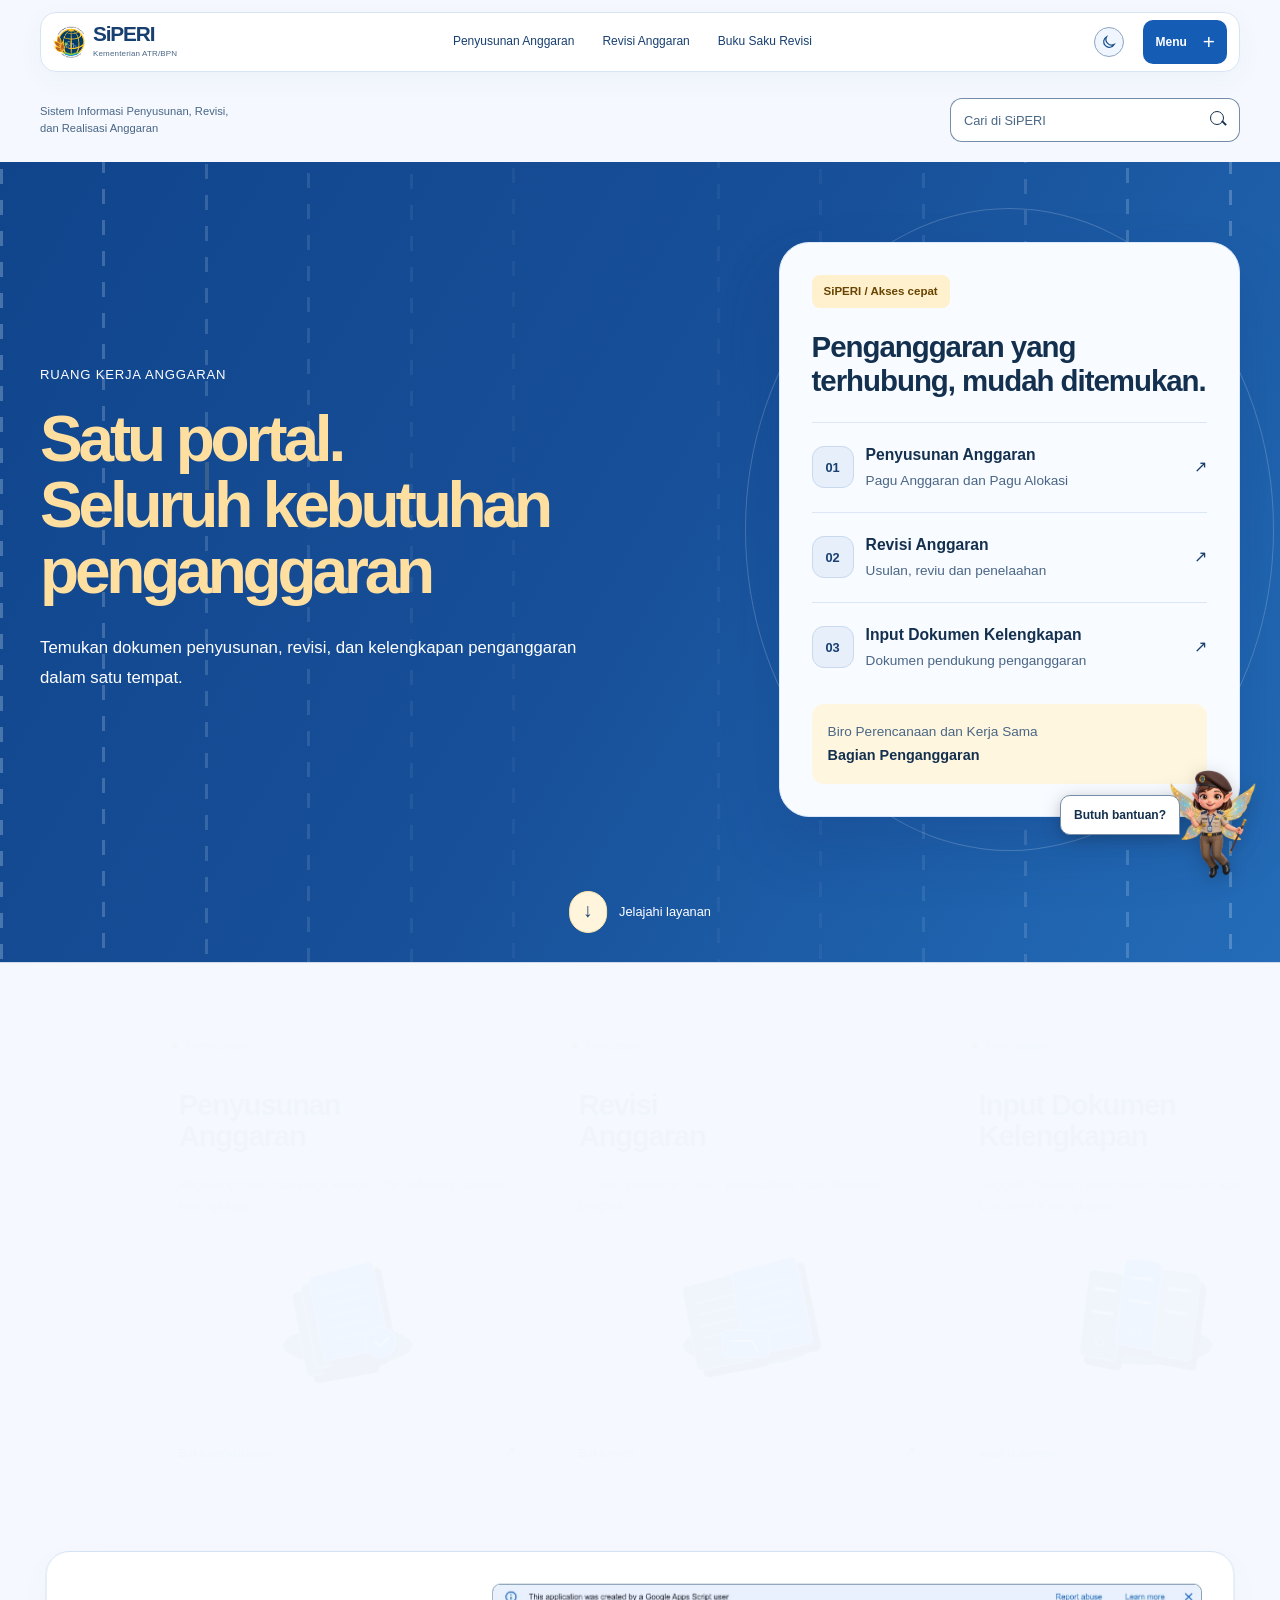
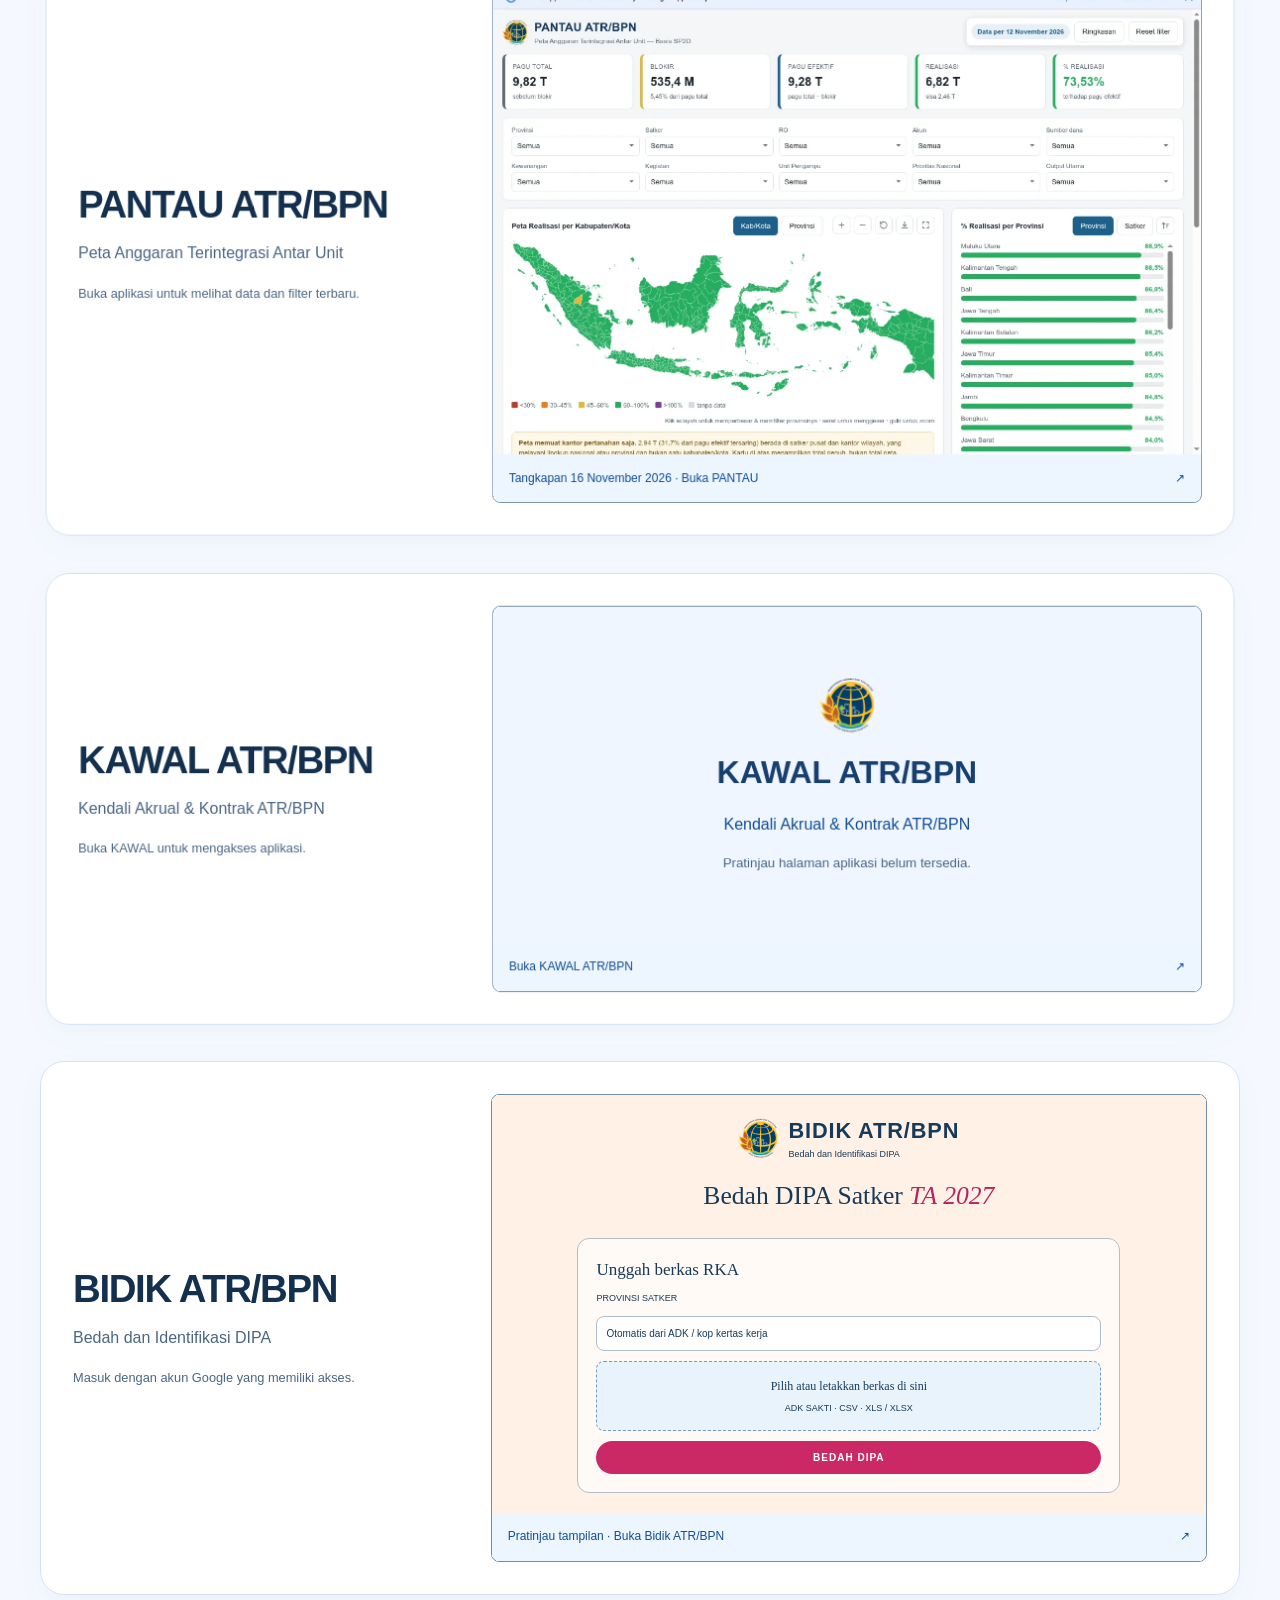
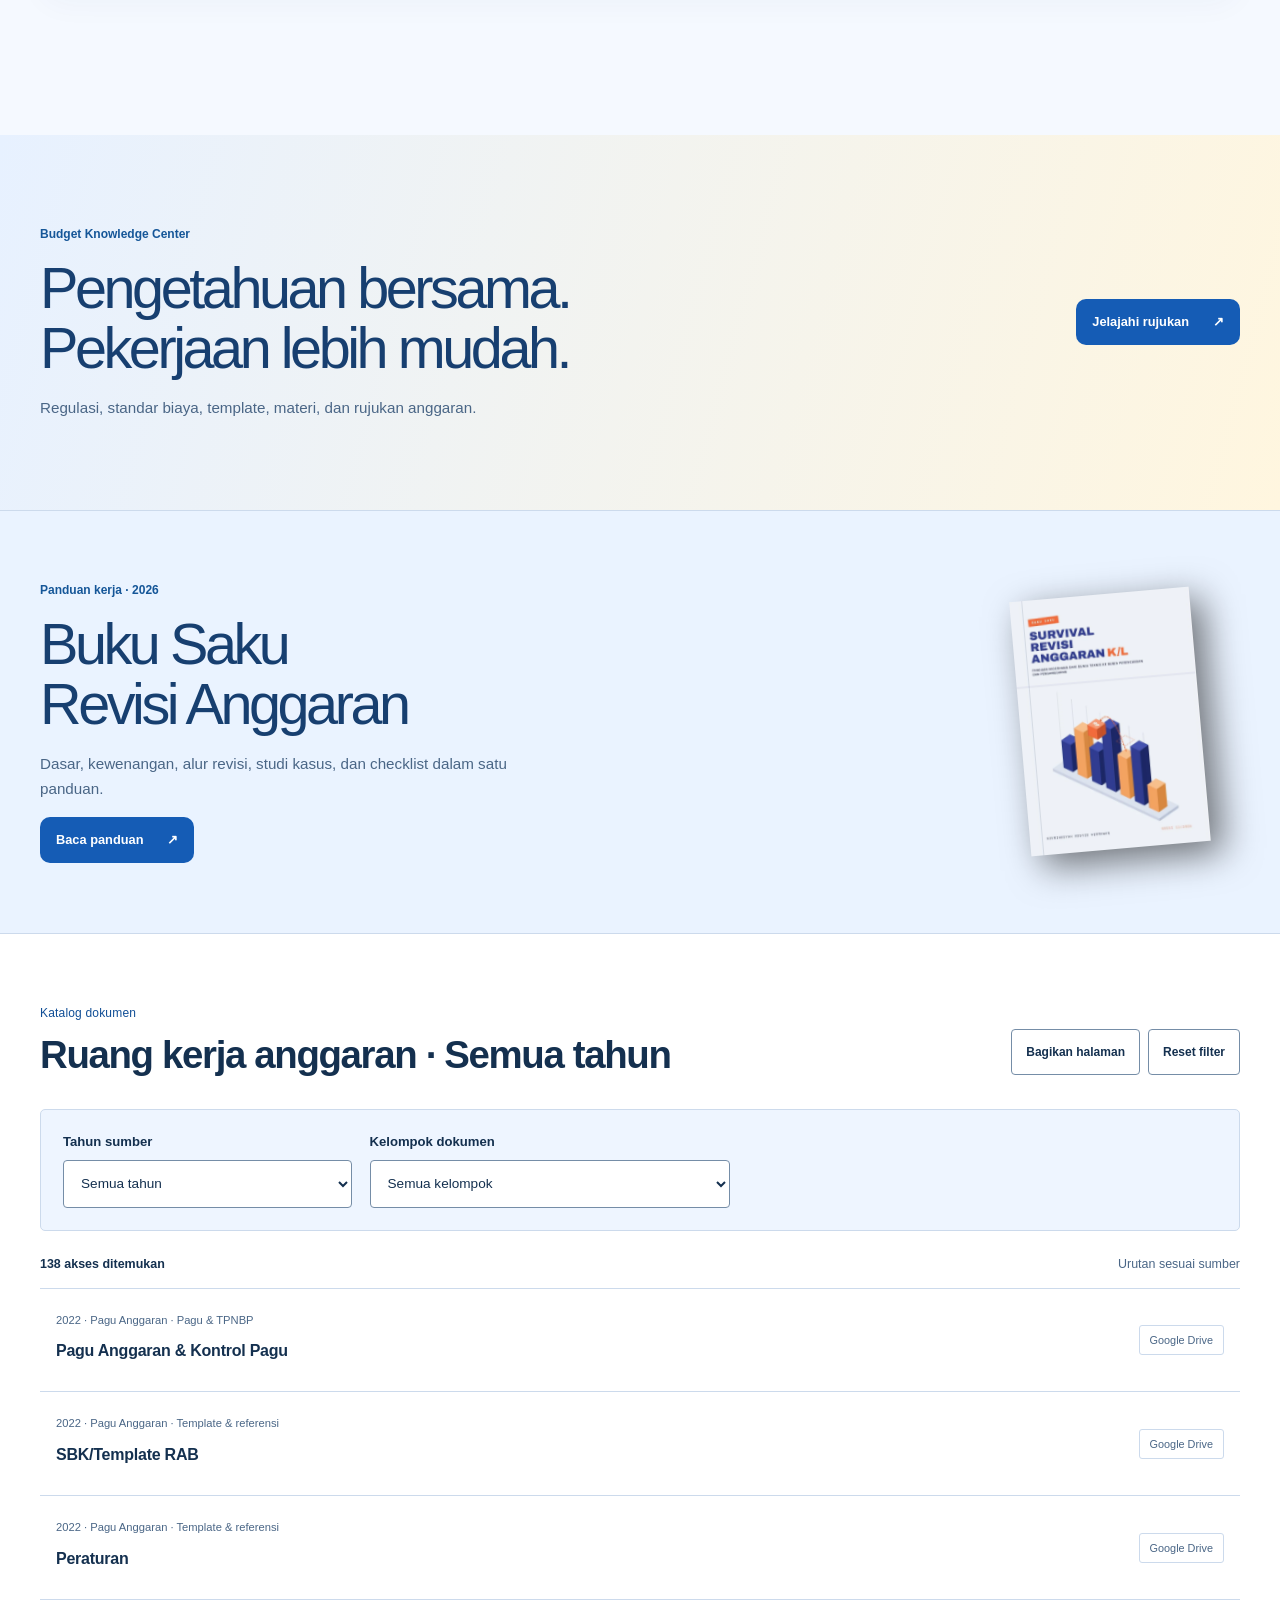
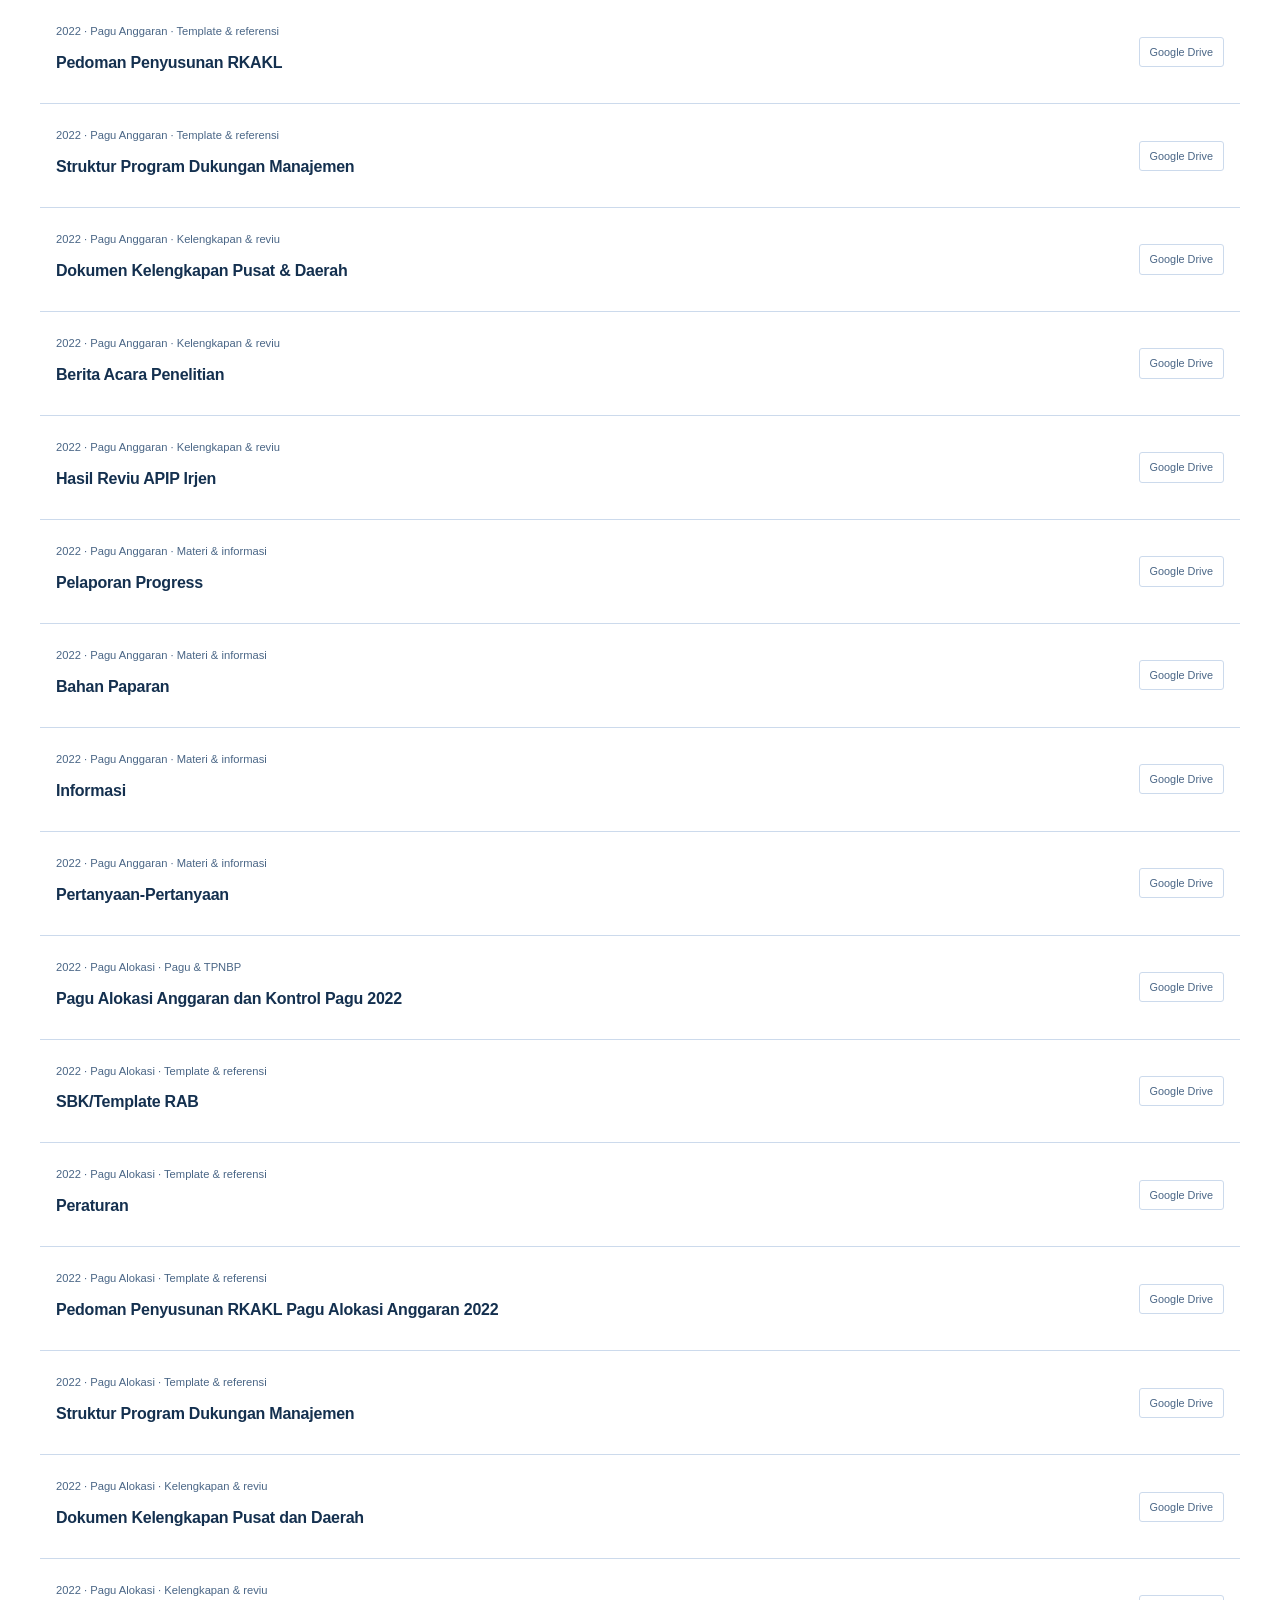
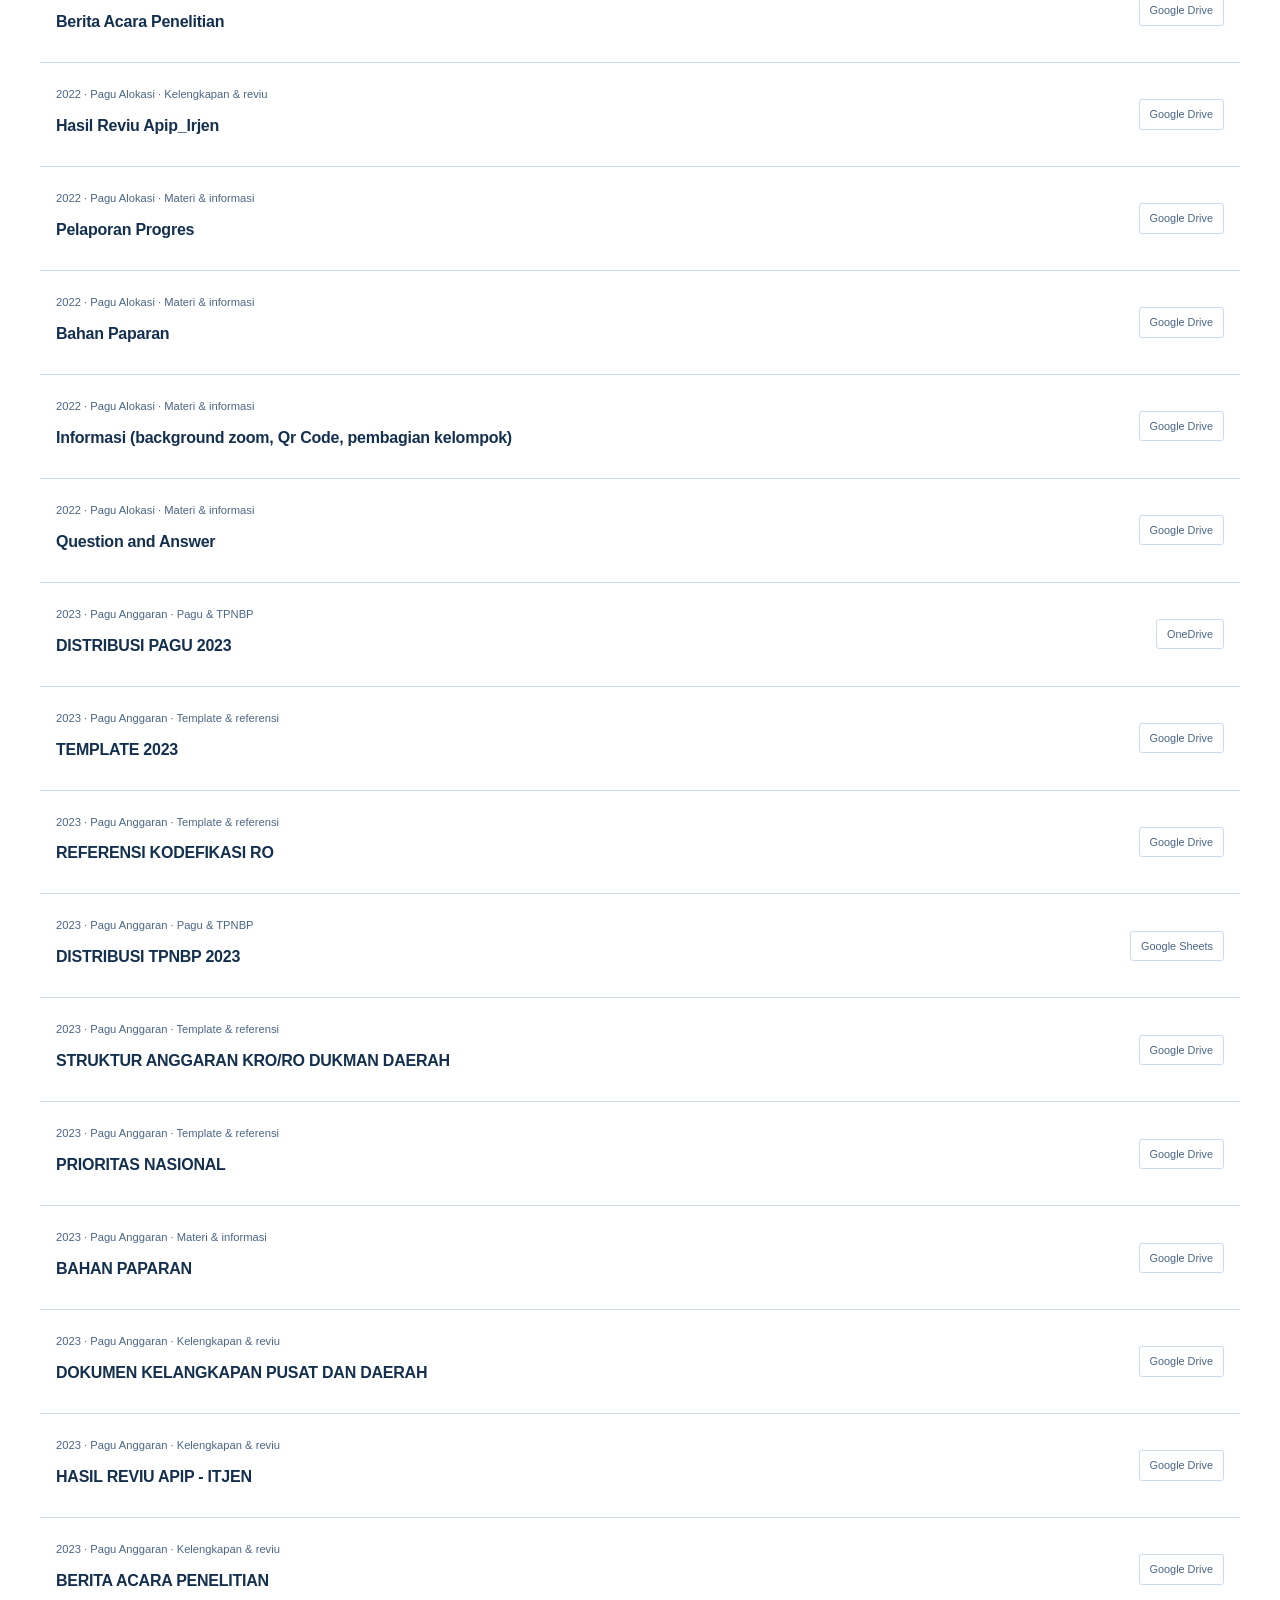
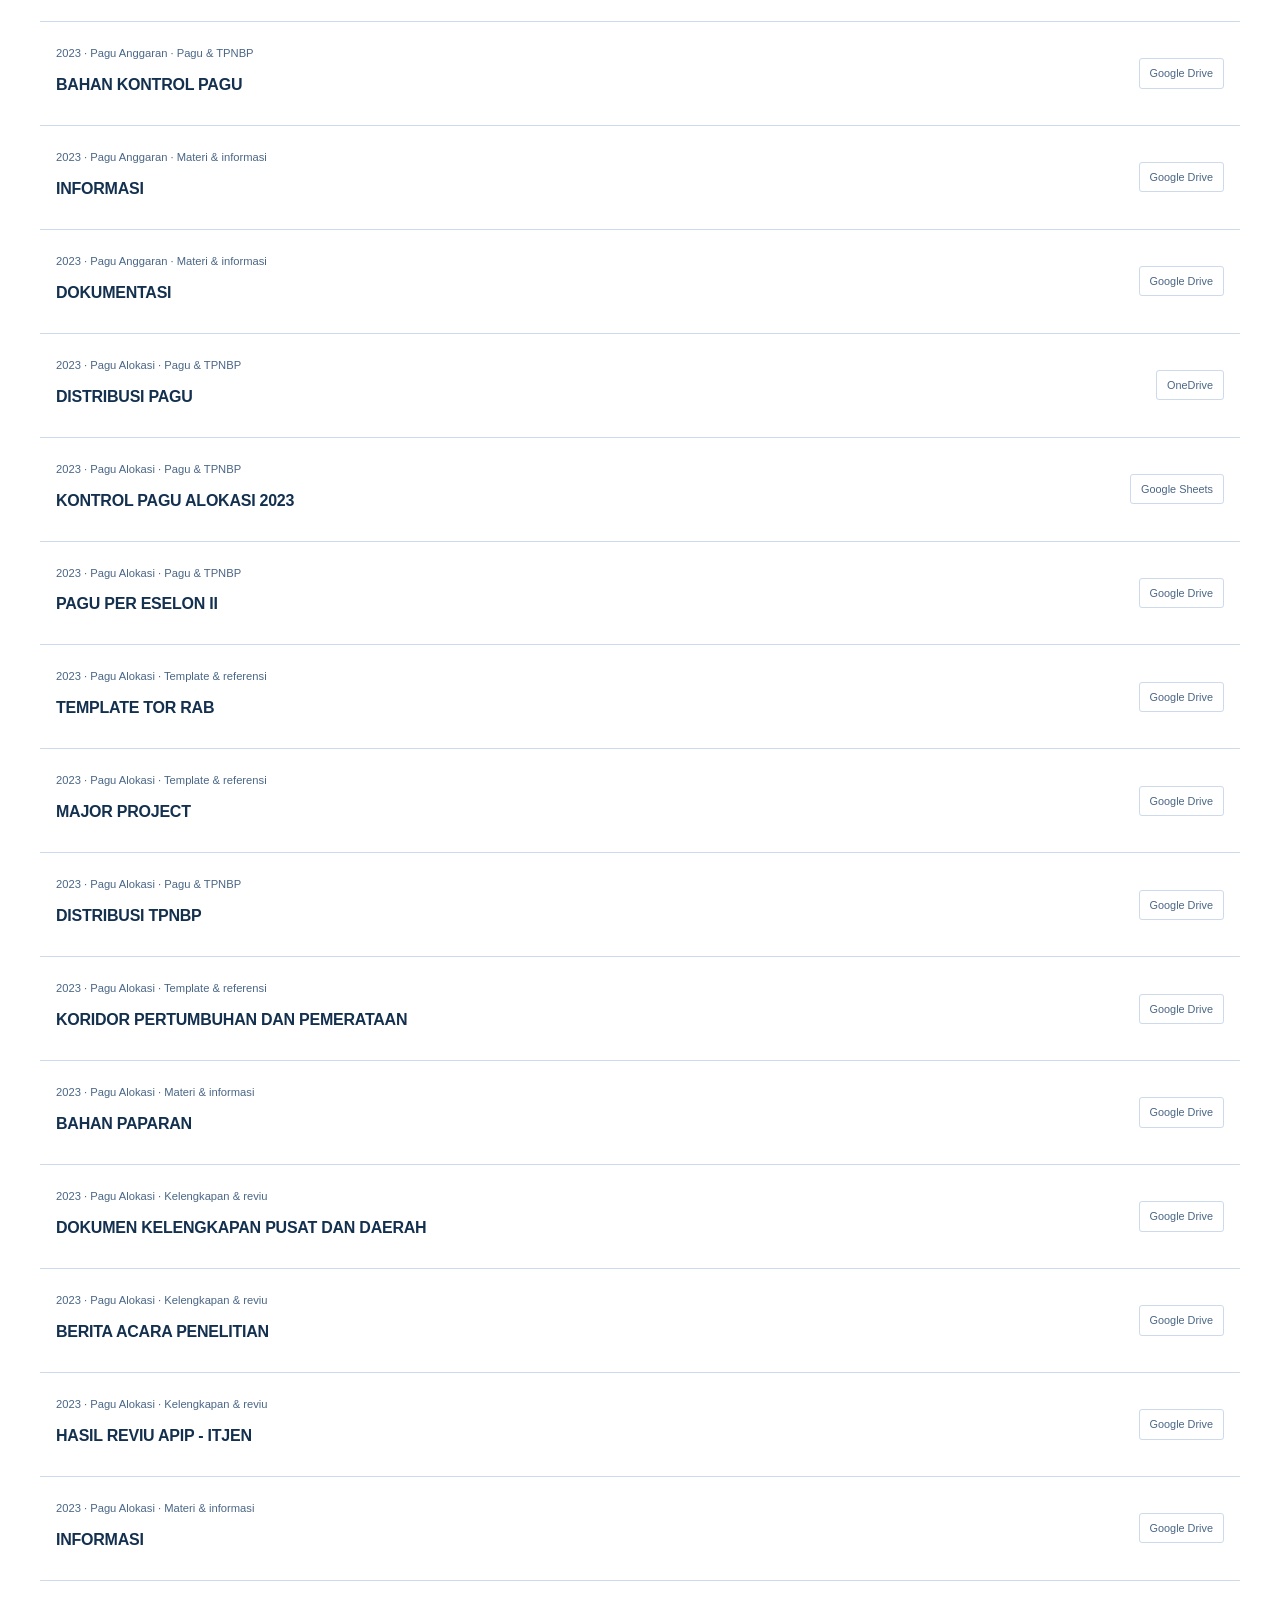
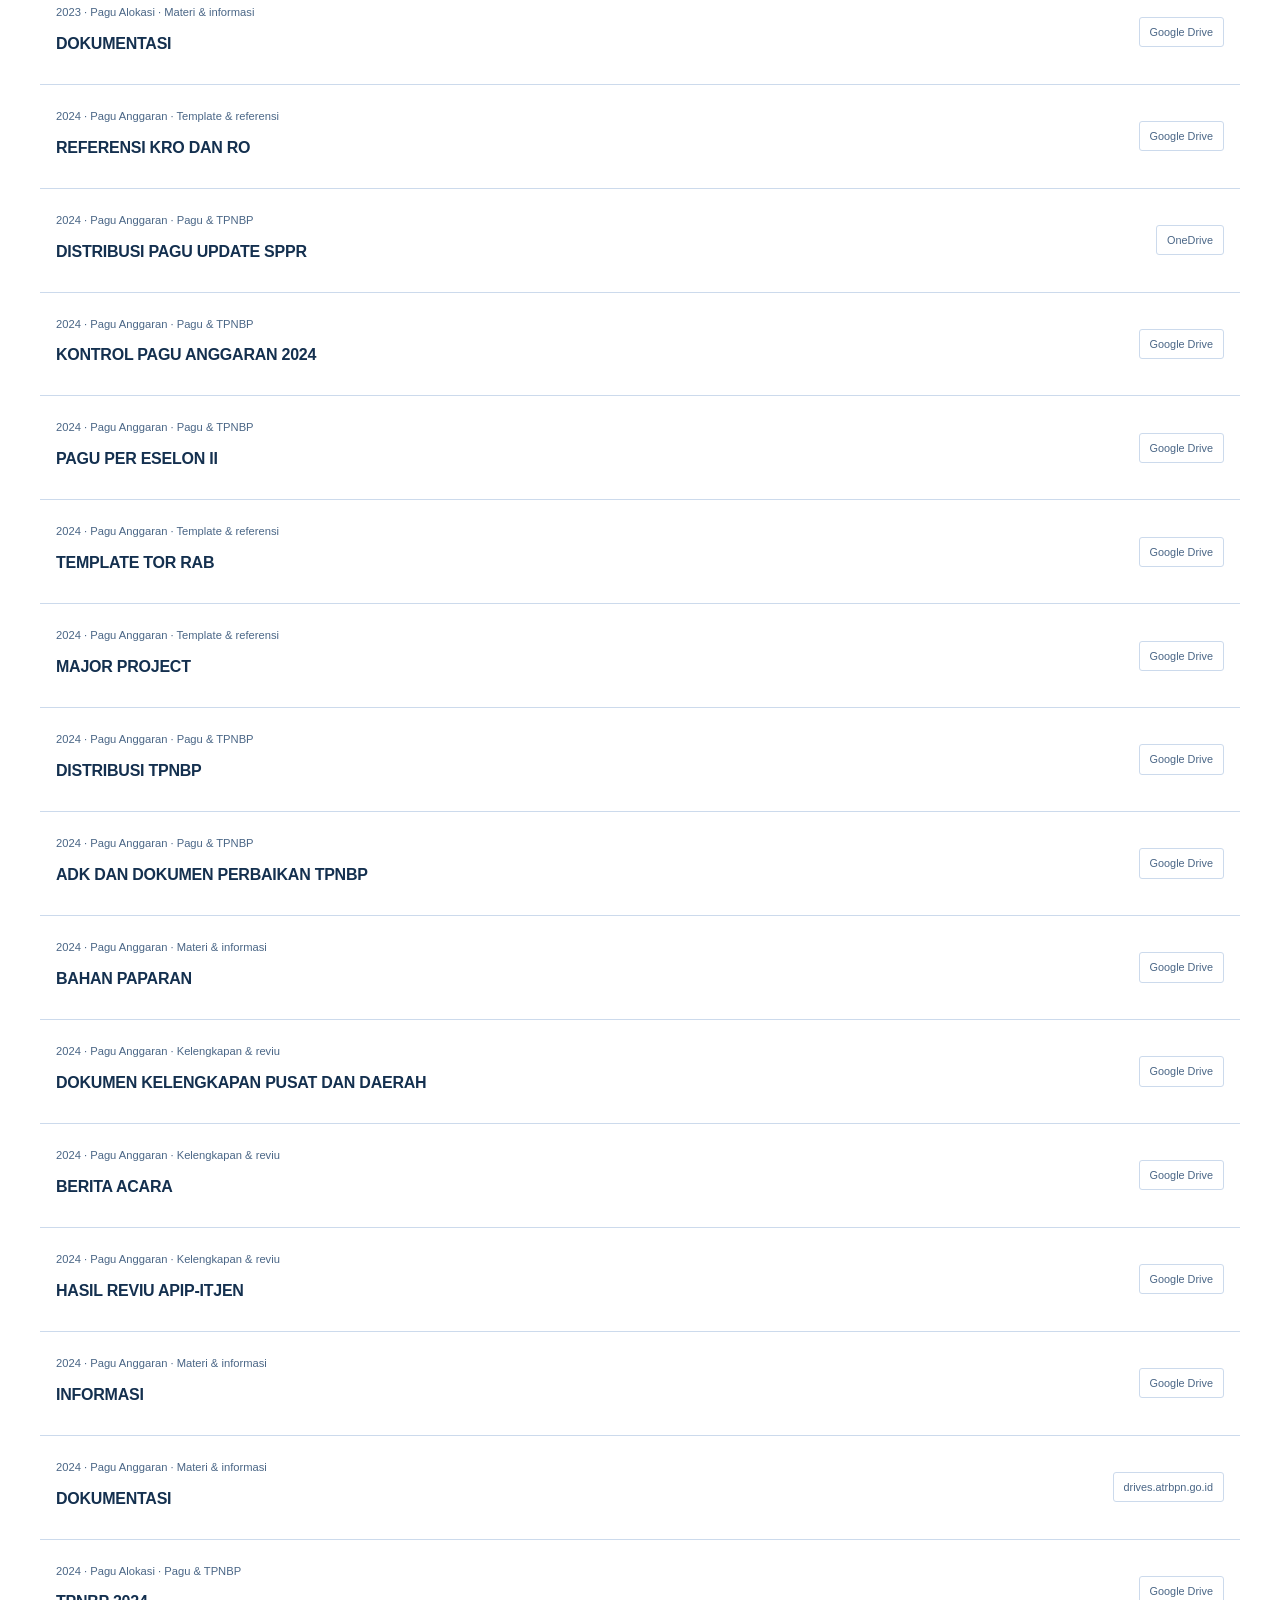
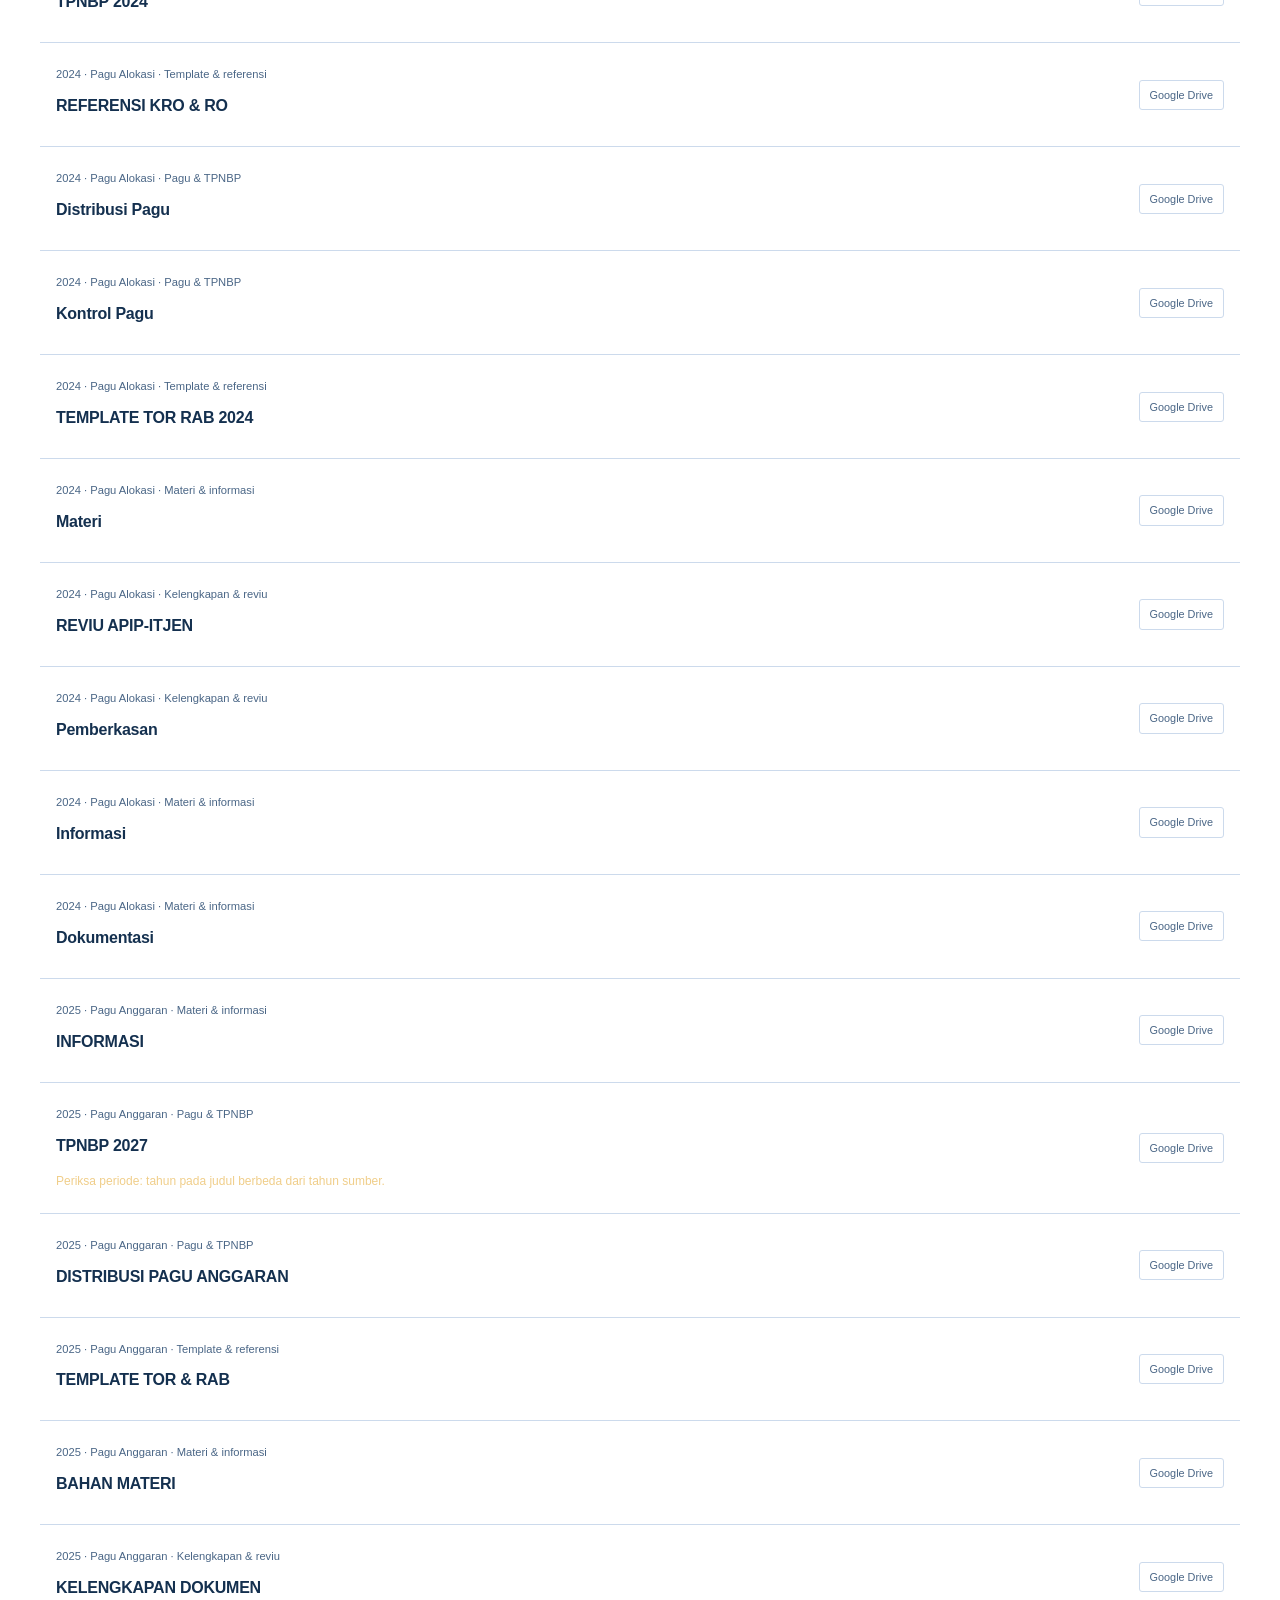
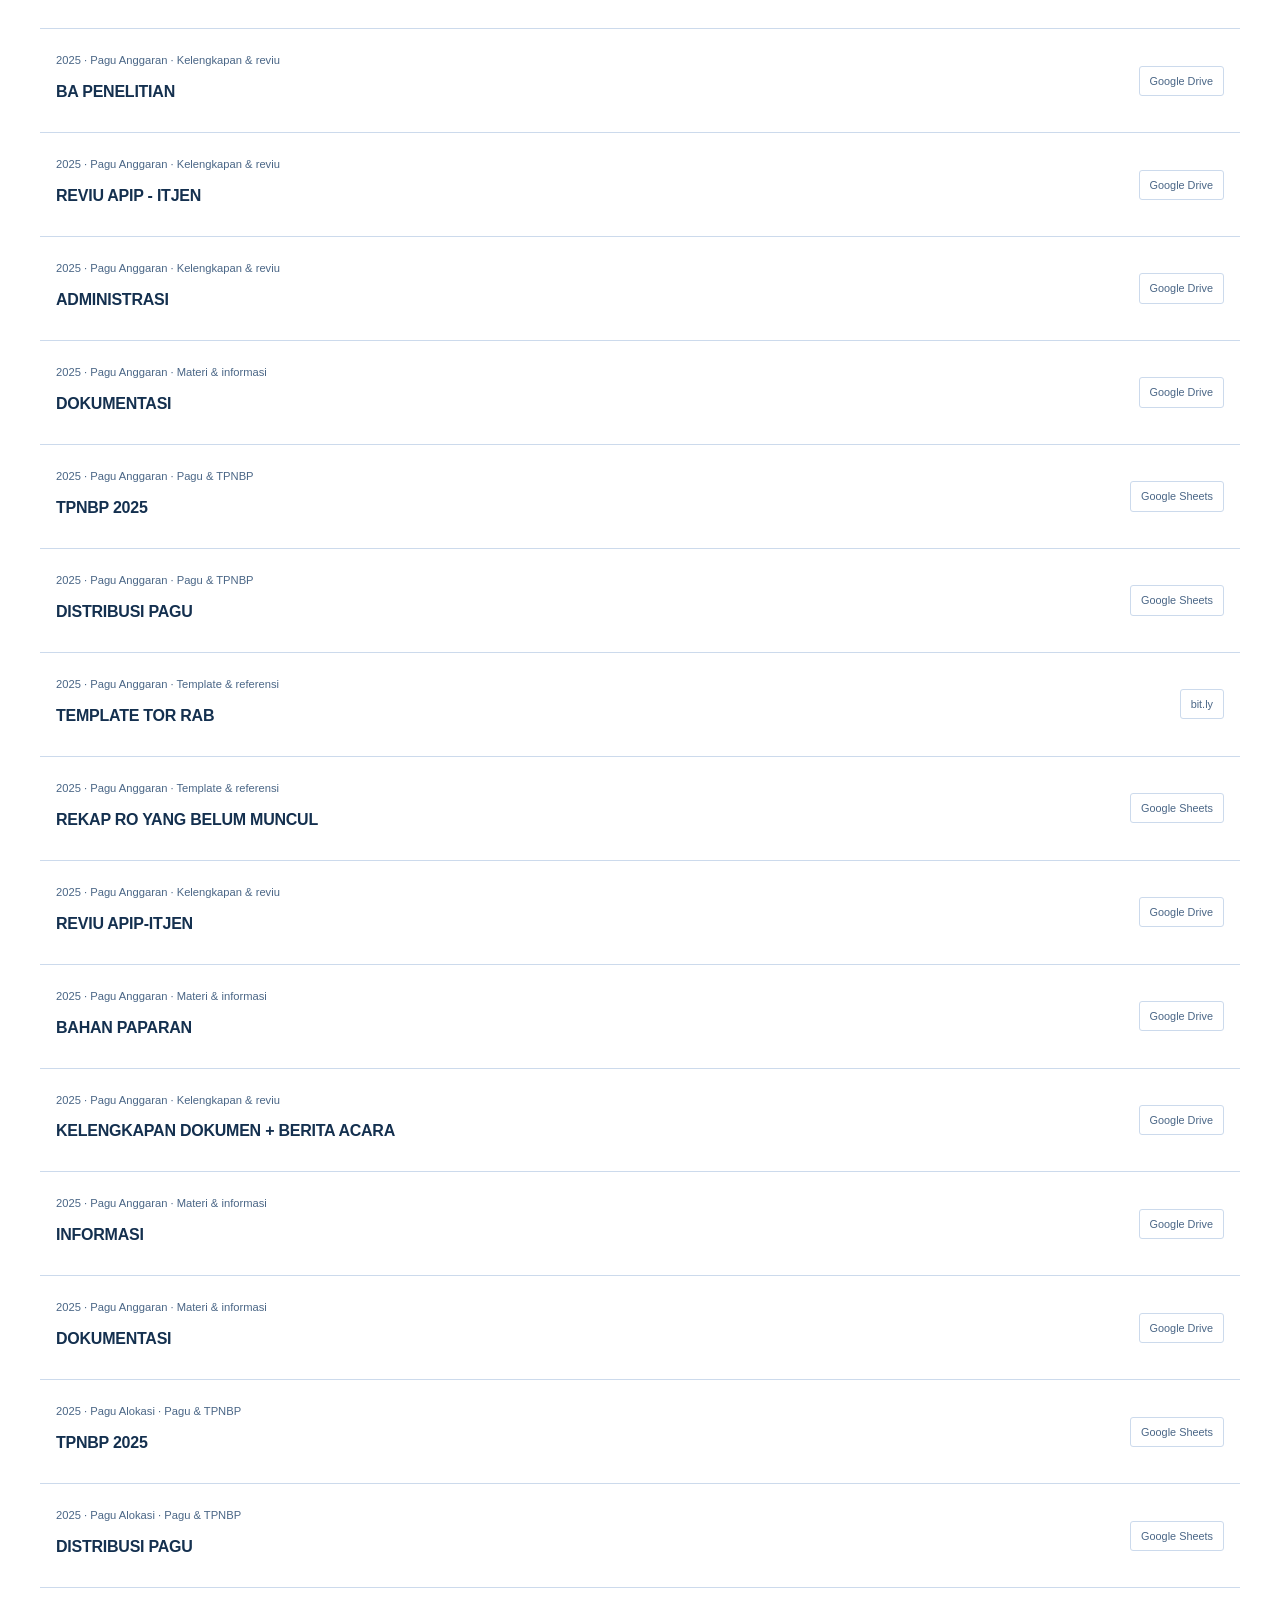
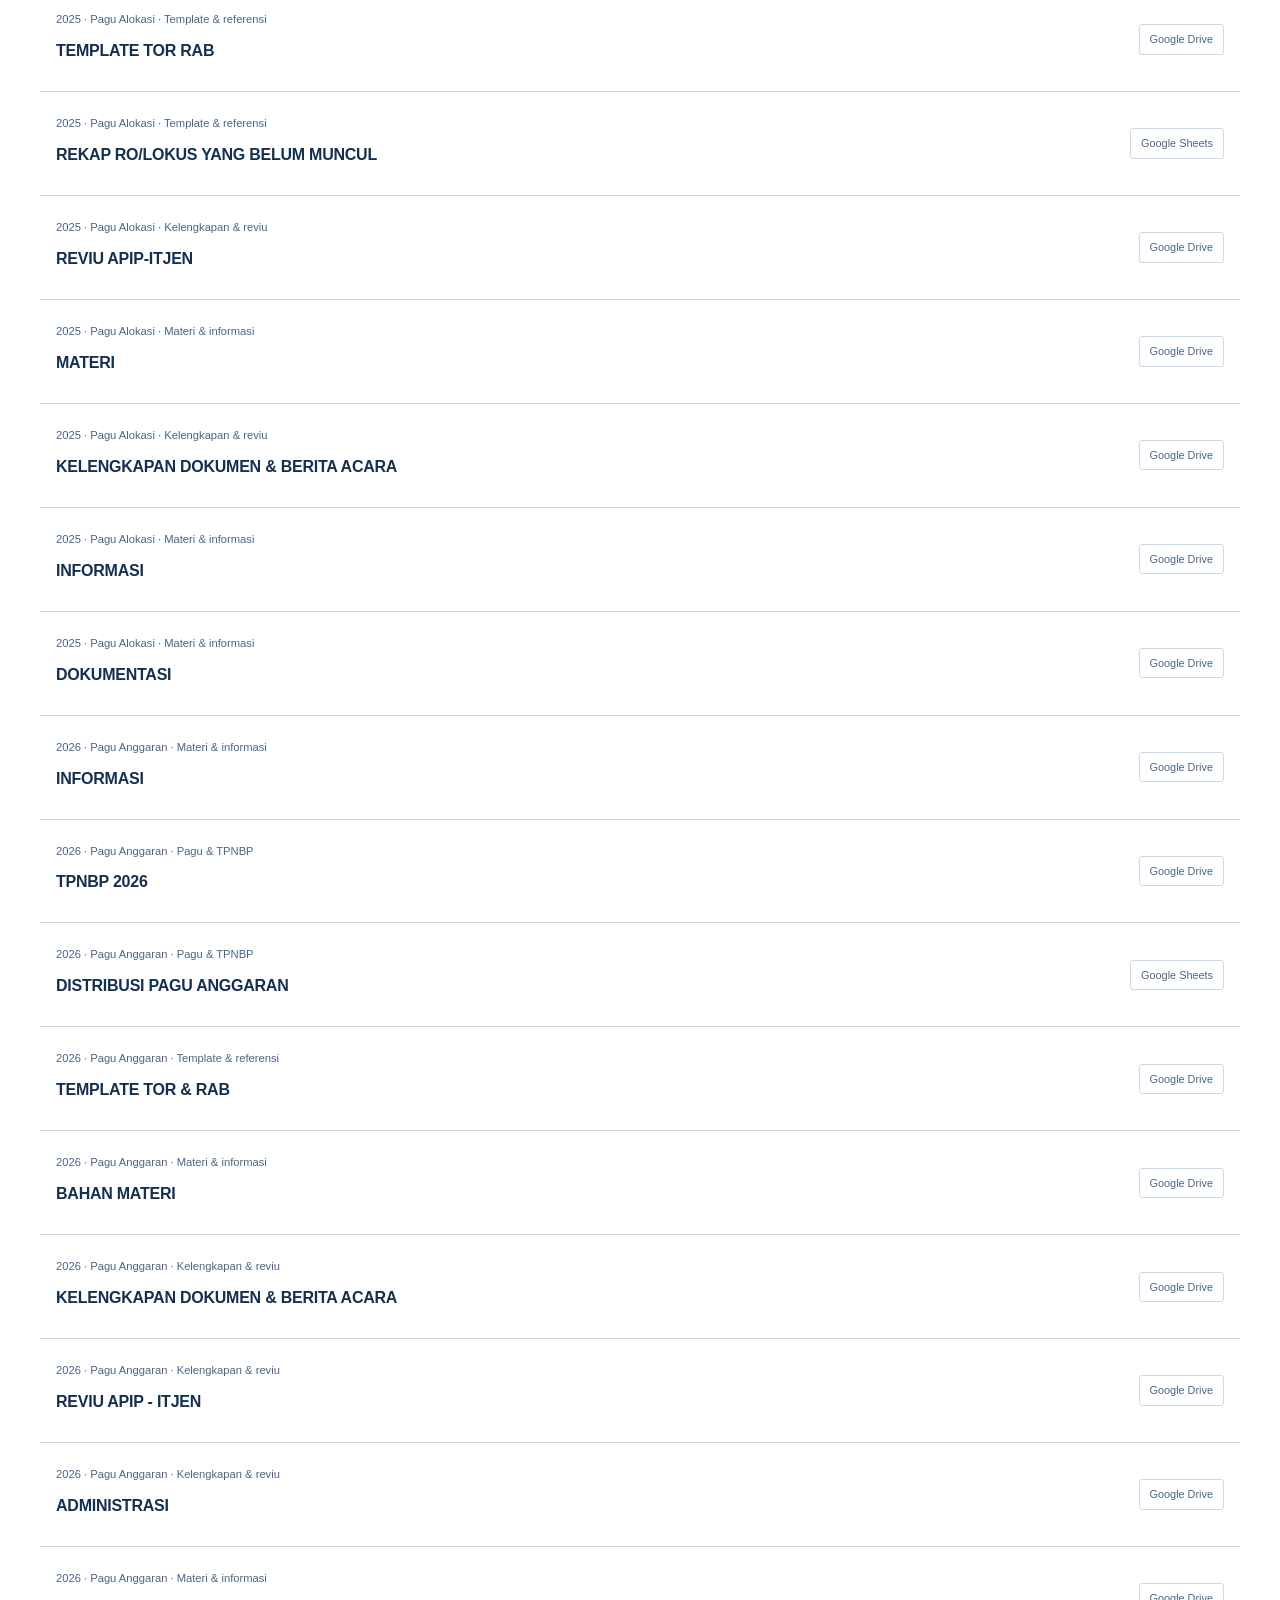
==== index.html @ 74e4d11e "Version mobile navigation assets for cache refresh Co-Authored-By: Claude Opus 5.5 <noreply@anthropi" ====
<!doctype html>
<html lang="id">
<head>
  <meta charset="utf-8">
  <meta name="viewport" content="width=device-width, initial-scale=1, viewport-fit=cover">
  <meta name="theme-color" content="#070b12">
  <meta name="description" content="SiPERI ATR/BPN, Sistem Informasi Penyusunan, Revisi, dan Realisasi Anggaran. Akses PAGU, POK, Buku Saku Revisi, dan dokumen kelengkapan anggaran.">
  <meta name="robots" content="index, follow">
  <link rel="canonical" href="https://siperi.id/">
  <meta property="og:title" content="SiPERI ATR/BPN | Portal Anggaran">
  <meta property="og:description" content="Akses penyusunan PAGU, revisi anggaran, POK, realisasi, dan Buku Saku Revisi Anggaran.">
  <meta property="og:type" content="website">
  <meta property="og:url" content="https://siperi.id/">
  <title>SiPERI ATR/BPN | Penyusunan, Revisi, dan Realisasi Anggaran</title>
  <script>try{document.documentElement.dataset.theme=localStorage.getItem('siperi-theme')==='dark'?'dark':'light'}catch{document.documentElement.dataset.theme='light'}</script>
  <script type="application/ld+json">{"@context":"https://schema.org","@type":"WebSite","name":"SiPERI ATR/BPN","alternateName":"Sistem Informasi Penyusunan, Revisi, dan Realisasi Anggaran","url":"https://siperi.id/","inLanguage":"id"}</script>
  <link rel="stylesheet" href="styles.css?v=bdc94b6ed439">
  <script src="app.js?v=b451a958e68d" defer></script>
  <script src="portal-motion.js?v=67e66ef72ecc" defer></script>
  <script src="scroll-scenes.js?v=c71b423c94e4" defer></script>
  <script src="buku-saku.js?v=fd2dcddcd0cb" defer></script>
  <script src="bot-config.js?v=bddf42632f84" defer></script>
  <script src="bot.js?v=da2be5b2d30a" defer></script>
  <link rel="stylesheet" href="light.css?v=edcc850ab984">
  <link rel="stylesheet" href="themes.css?v=756187ed8276">
  <link rel="stylesheet" href="clarity.css?v=c46e6354d74c">
  <script src="themes.js?v=9141382f5aa7" defer></script>
  <link rel="stylesheet" href="mobile-nav.css?v=2257b1593d05">
  <script src="mobile-nav.js?v=7db39f306ee5" defer></script>
</head>
<body>
<a class="skip" href="#main">Lewati ke isi utama</a>
<div class="shell">
  <header class="site-navigation">
    <a class="brand" href="#beranda" aria-label="SiPERI, beranda"><img src="atr-bpn.png" alt="Logo Kementerian ATR/BPN" width="44" height="44"><span class="brand-copy">SiPERI<small>Kementerian ATR/BPN</small></span></a>
    <nav class="primary-navigation" aria-label="Navigasi utama">
      <a href="#pagu" data-page="pagu">Penyusunan Anggaran</a>
      <a href="#revisi" data-page="revisi">Revisi Anggaran</a>
      <a href="#buku-saku" data-page="buku-saku">Buku Saku Revisi</a>
    </nav>
    <button class="theme-toggle" id="theme-toggle" type="button" aria-label="Gunakan tema gelap" title="Gunakan tema gelap" aria-pressed="false"><svg class="moon-icon" viewBox="0 0 24 24" width="22" height="22" fill="none" stroke="currentColor" stroke-width="1.8" aria-hidden="true"><path d="M20 15.5A8.5 8.5 0 0 1 8.5 4 8.5 8.5 0 1 0 20 15.5Z"/></svg><svg class="sun-icon" viewBox="0 0 24 24" width="22" height="22" fill="none" stroke="currentColor" stroke-width="1.8" aria-hidden="true"><circle cx="12" cy="12" r="4"/><path d="M12 2v3m0 14v3M2 12h3m14 0h3M5 5l2 2m10 10 2 2M5 19l2-2M17 7l2-2"/></svg></button>
    <details class="nav-directory" id="nav-directory"><summary>Menu <span aria-hidden="true">+</span></summary><nav aria-label="Semua layanan SiPERI">
      <a href="#beranda" data-page="beranda">Beranda</a>
      <a href="#pagu" data-page="pagu">Penyusunan Anggaran</a>
      <a href="#revisi" data-page="revisi">Revisi Anggaran</a>
      <a href="https://script.google.com/macros/s/AKfycbzvBpZ_x2EGgGf6fBf2toq_4PuV1EoMbKhNT1BEmMr7xC03MaDT_r9YSRro052pGVugaQ/exec">Input Dokumen Kelengkapan</a>
      <a href="#buku-saku" data-page="buku-saku">Buku Saku Revisi</a>
      <a href="#pok" data-page="pok">POK SEKJEN</a>
      <a href="#realisasi" data-page="realisasi">Realisasi Anggaran</a>
      <a href="https://script.google.com/macros/s/AKfycbw67r8qagn2VoEDXt9mXUvNV7gotQjPf9GcFMiVT2XFrWuTU4eGTQ4xqb6TgK4Qf_DR/exec">PANTAU ATR/BPN</a>
      <a href="#arsip" data-page="arsip">Arsip dokumen</a>
    </nav></details>
  </header>
  <main id="main" class="is-home" tabindex="-1">
    <header class="topbar"><span class="portal-context">Sistem Informasi Penyusunan, Revisi,<br>dan Realisasi Anggaran</span>
      <form id="search-form" role="search">
        <label for="search" class="visually-hidden">Cari di SiPERI</label>
        <div class="search-line"><input type="search" id="search" placeholder="Cari di SiPERI" autocomplete="off" aria-describedby="search-scope"><button type="submit" aria-label="Cari dokumen"><span class="search-symbol" aria-hidden="true"></span></button></div>
        <span id="search-scope" class="visually-hidden">Pencarian judul dan kata kunci</span>
      </form>
    </header>
    <section class="intro" aria-labelledby="page-title">
      <div class="document-stream" aria-hidden="true"><i></i><i></i><i></i><i></i><i></i><i></i><i></i><i></i><i></i><i></i><i></i><i></i></div>
      <aside class="hero-brief" aria-label="Akses cepat layanan SiPERI"><span class="brief-tag">SiPERI / Tema terang</span><h2>Penganggaran yang terhubung, mudah ditemukan.</h2><a href="#pagu"><span class="brief-icon" aria-hidden="true">01</span><span><strong>Penyusunan Anggaran</strong><small>Pagu Anggaran dan Pagu Alokasi</small></span><span aria-hidden="true">↗</span></a><a href="#revisi"><span class="brief-icon" aria-hidden="true">02</span><span><strong>Revisi Anggaran</strong><small>Usulan, reviu dan penelaahan</small></span><span aria-hidden="true">↗</span></a><a href="https://script.google.com/macros/s/AKfycbzvBpZ_x2EGgGf6fBf2toq_4PuV1EoMbKhNT1BEmMr7xC03MaDT_r9YSRro052pGVugaQ/exec"><span class="brief-icon" aria-hidden="true">03</span><span><strong>Input Dokumen Kelengkapan</strong><small>Dokumen pendukung penganggaran</small></span><span aria-hidden="true">↗</span></a><p class="brief-note">Biro Perencanaan dan Kerja Sama<br><strong>Bagian Penganggaran</strong></p></aside>
      <p class="eyebrow">Ruang kerja anggaran</p>
      <h1 id="page-title">Satu portal. Seluruh kebutuhan penganggaran</h1>
      <p>Temukan dokumen penyusunan, revisi, dan kelengkapan penganggaran dalam satu tempat.</p>
      <a class="scroll-cue" id="scroll-data" href="#katalog"><span class="scroll-symbol" aria-hidden="true">↓</span><span>Lihat katalog dokumen</span></a>
    </section>
    <section id="home-services" class="home-services" aria-label="Layanan SiPERI" tabindex="-1">
      <a href="#pagu"><span class="service-label">Perencanaan</span><h2>Penyusunan<br>Anggaran</h2><p>Pagu Anggaran dan Pagu Alokasi, dari referensi sampai kelengkapan.</p><span class="service-art art-budget" aria-hidden="true"><span class="art-base"></span><i></i><i></i><i></i><b></b></span><span class="service-open">Buka penyusunan <span aria-hidden="true">↗</span></span></a>
      <a href="#revisi"><span class="service-label">Perubahan</span><h2>Revisi<br>Anggaran</h2><p>Usulan, penelitian, reviu, penelaahan, dan informasi progres.</p><span class="service-art art-revision" aria-hidden="true"><span class="art-base"></span><i></i><i></i><b></b></span><span class="service-open">Buka revisi <span aria-hidden="true">↗</span></span></a>
      <a href="https://script.google.com/macros/s/AKfycbzvBpZ_x2EGgGf6fBf2toq_4PuV1EoMbKhNT1BEmMr7xC03MaDT_r9YSRro052pGVugaQ/exec"><span class="service-label">Kelengkapan</span><h2>Input Dokumen<br>Kelengkapan</h2><p>Unggah dokumen pendukung melalui aplikasi Input Dokumen Kelengkapan.</p><span class="service-art art-folders" aria-hidden="true"><span class="art-base"></span><i></i><i></i><i></i></span><span class="service-open">Input dokumen <span aria-hidden="true">↗</span></span></a>
    </section>
    <div id="application-stack" class="application-stack">
    <section id="monitoring-shortcut" class="app-showcase" aria-labelledby="pantau-title">
      <div class="app-showcase-copy"><h2 id="pantau-title">PANTAU ATR/BPN</h2><p>Peta Anggaran Terintegrasi Antar Unit</p><p class="app-access-note">Buka aplikasi untuk melihat data dan filter terbaru.</p></div>
      <a class="app-preview" href="https://script.google.com/macros/s/AKfycbw67r8qagn2VoEDXt9mXUvNV7gotQjPf9GcFMiVT2XFrWuTU4eGTQ4xqb6TgK4Qf_DR/exec" aria-label="Buka aplikasi PANTAU ATR/BPN">
        <img class="pantau-preview-image" src="pantau-preview.webp" width="1280" height="850" loading="lazy" alt="Pratinjau halaman awal PANTAU ATR/BPN, menampilkan ringkasan anggaran, filter, dan peta Indonesia.">
        <span class="app-preview-caption"><span>Tangkapan 16 November 2026 · Buka PANTAU</span><span aria-hidden="true">↗</span></span>
      </a>
    </section>
    <section id="kawal-shortcut" class="app-showcase" aria-labelledby="kawal-title">
      <div class="app-showcase-copy"><h2 id="kawal-title">KAWAL ATR/BPN</h2><p>Kendali Akrual &amp; Kontrak ATR/BPN</p><p class="app-access-note">Buka KAWAL untuk mengakses aplikasi.</p></div>
      <a class="app-preview" href="https://script.google.com/macros/s/AKfycbw9PL2SHA8oRa4eg1j8SrW-a1kJVoj_5wi6YVbjhdzgs2ps229r35LmWx_zC-UOPwrL/exec" aria-label="Buka aplikasi KAWAL ATR/BPN">
        <span class="kawal-preview-placeholder"><img src="atr-bpn.png" width="56" height="56" alt=""><strong>KAWAL ATR/BPN</strong><span>Kendali Akrual &amp; Kontrak ATR/BPN</span><small>Pratinjau halaman aplikasi belum tersedia.</small></span>
        <span class="app-preview-caption"><span>Buka KAWAL ATR/BPN</span><span aria-hidden="true">↗</span></span>
      </a>
    </section>
    <section id="dipa-shortcut" class="app-showcase" aria-labelledby="dipa-title">
      <div class="app-showcase-copy"><h2 id="dipa-title">BIDIK ATR/BPN</h2><p>Bedah dan Identifikasi DIPA</p><p class="app-access-note">Masuk dengan akun Google yang memiliki akses.</p></div>
      <a class="app-preview" href="https://script.google.com/macros/s/AKfycbw_xb4JSWwhl--TwrRItLuWvHPLDeTDuM2DORX93IiLHONuSgl6_FNGaYiVu_v-zwO3OQ/exec" aria-label="Buka aplikasi Bidik ATR/BPN">
        <span class="bidik-screen" aria-hidden="true">
          <span class="bidik-brand"><img src="atr-bpn.png" alt="" width="40" height="40"><span><strong>BIDIK ATR/BPN</strong><small>Bedah dan Identifikasi DIPA</small></span></span>
          <span class="bidik-screen-title">Bedah DIPA Satker <em>TA 2027</em></span>
          <span class="bidik-upload"><strong>Unggah berkas RKA</strong><small>PROVINSI SATKER</small><span class="bidik-select">Otomatis dari ADK / kop kertas kerja</span><span class="bidik-drop">Pilih atau letakkan berkas di sini<small>ADK SAKTI · CSV · XLS / XLSX</small></span><span class="bidik-action">BEDAH DIPA</span></span>
        </span>
        <span class="app-preview-caption"><span>Pratinjau tampilan · Buka Bidik ATR/BPN</span><span aria-hidden="true">↗</span></span>
      </a>
    </section>
    </div>
    <section id="knowledge-center" class="knowledge-center" hidden aria-labelledby="knowledge-title">
      <div class="knowledge-heading"><div><p class="eyebrow">Budget Knowledge Center</p><h2 id="knowledge-title">Temukan rujukan sebelum mulai bekerja.</h2><p>Pilih topik atau cari judul pada katalog di bawah. Dokumen tetap dibuka dari sumbernya.</p></div><a href="#buku-saku">Baca Buku Saku Revisi</a></div>
      <nav class="knowledge-topics" aria-label="Topik pusat pengetahuan">
        <a href="#pengetahuan" data-knowledge-topic="all">Semua rujukan</a>
        <a href="#pengetahuan?topik=regulasi" data-knowledge-topic="regulasi">Regulasi & pedoman</a>
        <a href="#pengetahuan?topik=biaya" data-knowledge-topic="biaya">Standar biaya</a>
        <a href="#pengetahuan?topik=template" data-knowledge-topic="template">Template TOR / RAB</a>
        <a href="#pengetahuan?topik=pembahasan" data-knowledge-topic="pembahasan">Penelitian & reviu</a>
        <a href="#pengetahuan?topik=materi" data-knowledge-topic="materi">Materi & dokumentasi</a>
      </nav>
      <div class="knowledge-assistant"><div><h3>Butuh bantuan memahami topik?</h3><p>Asisten di sudut kanan bawah membantu mencari rujukan dan menjelaskan isi Buku Saku Revisi Anggaran, lengkap dengan halaman sumber.</p></div><button id="bot-open-from-library" type="button">Buka asisten</button></div>
      <p class="knowledge-note">Katalog awal memakai tautan yang sudah tersedia di SiPERI. Dokumen privat dari basis pengetahuan Drive belum disalin atau dipublikasikan. Ketersediaan suatu dokumen bukan penetapan bahwa aturannya masih berlaku.</p>
    </section>
    <a id="knowledge-shortcut" class="book-shortcut knowledge-shortcut" href="#pengetahuan" data-reveal><span><small>Budget Knowledge Center</small><strong>Pengetahuan bersama.<br>Pekerjaan lebih mudah.</strong><span>Regulasi, standar biaya, template, materi, dan rujukan anggaran.</span></span><span class="knowledge-shortcut-action">Jelajahi rujukan <span aria-hidden="true">↗</span></span></a>
    <section id="pocket-book" class="pocket-book" hidden aria-labelledby="book-title">
      <header class="book-banner"><div><p class="eyebrow">Perpustakaan SiPERI · Edisi 11/2026</p><h2 id="book-title">Buku Saku Revisi Anggaran</h2><p class="book-author">Novriansyah Rosyid Hermawan · 96 halaman</p></div><div class="book-actions"><button type="button" id="book-toggle-toc" aria-expanded="false" aria-controls="book-index">Daftar isi</button><button type="button" id="book-fullscreen">Layar penuh</button><a class="book-download" href="buku-saku-revisi-2026.pdf" download>Unduh PDF</a></div></header>
      <div class="book-layout">
        <aside id="book-index" class="book-index" aria-label="Daftar isi buku" hidden><h3>Jelajahi buku</h3><label for="book-search">Cari di isi buku</label><input type="search" id="book-search" autocomplete="off"><p id="book-search-status" role="status">Memuat daftar isi...</p><nav id="book-toc" aria-label="Bab buku saku"></nav><button id="book-retry" type="button" hidden>Coba muat kembali</button></aside>
        <article class="book-reader" aria-labelledby="book-page-title">
          <div class="book-reader-toolbar"><h3 id="book-page-title">Buku Saku Revisi Anggaran</h3><a id="book-open-pdf" href="buku-saku-revisi-2026.pdf#page=1">Buka PDF langsung</a></div>
          <iframe id="book-pdf-frame" class="book-pdf-frame" src="about:blank" title="Buku Saku Revisi Anggaran lengkap, 96 halaman"></iframe>
          <p id="book-reader-status" role="status" class="book-reader-status">Gunakan toolbar PDF untuk zoom dan berpindah halaman. Jika PDF tidak tampil di perangkatmu, pilih “Buka PDF langsung”.</p>
        </article>
      </div>
    </section>
    <a id="book-shortcut" class="book-shortcut" href="#buku-saku" data-reveal><span><small>Panduan kerja · 2026</small><strong>Buku Saku<br>Revisi Anggaran</strong><span>Dasar, kewenangan, alur revisi, studi kasus, dan checklist dalam satu panduan.</span><span class="book-shortcut-action">Baca panduan <span aria-hidden="true">↗</span></span></span><img class="book-preview" src="book-cover.webp" width="776" height="1100" loading="lazy" alt="Sampul Buku Saku Revisi Anggaran"></a>
    <section id="page-note" class="page-note" hidden aria-label="Informasi layanan"></section>
    <section id="katalog" class="catalog" aria-labelledby="catalog-title" tabindex="-1">
      <div class="section-heading"><div><p class="eyebrow">Katalog dokumen</p><h2 id="catalog-title">Pagu Anggaran · 2026</h2></div><div class="catalog-actions"><button id="share" class="secondary" type="button">Bagikan halaman</button><button id="reset" class="secondary" type="button">Reset filter</button></div></div>
      <div id="share-panel" class="share-panel" hidden><label for="share-url">Tautan dengan tahun, tahap, dan pencarian yang dipilih</label><input id="share-url" type="url" readonly><p role="status">Salin tautan ini untuk dibagikan ke grup.</p></div>
      <div class="filters">
        <div><label for="year">Tahun sumber</label><select id="year"><option value="2026">2026</option><option value="2025">2025</option><option value="2024">2024</option><option value="2023">2023</option><option value="2022">2022</option><option value="all">Semua tahun</option></select></div>
        <div id="stage-filter"><label for="stage">Tahap penyusunan</label><select id="stage"><option>Pagu Anggaran</option><option>Pagu Alokasi</option><option value="all">Semua tahap</option></select></div>
        <div><label for="category">Kelompok dokumen</label><select id="category"><option value="all">Semua kelompok</option><option>Pagu & TPNBP</option><option>Template & referensi</option><option>Kelengkapan & reviu</option><option>Materi & informasi</option></select></div>
      </div>
      <div class="results-bar"><p id="status" role="status" aria-live="polite">Memuat katalog...</p><span>Urutan sesuai sumber</span></div>
      <div id="catalog-loading" class="catalog-loading" aria-hidden="true"><span></span><span></span><span></span></div>
      <div id="error" class="notice" hidden><h3>Katalog belum dapat dimuat</h3><p>Periksa koneksi, lalu coba kembali.</p><button id="retry" type="button">Muat ulang katalog</button></div>
      <div id="empty" class="notice" hidden><h3>Belum ada hasil yang cocok</h3><p>Coba kata yang lebih singkat, ubah tahap, atau pilih semua tahun. Tautan 2021 belum tersedia dalam katalog ini.</p><button id="clear-search" type="button">Cari di semua tahun dan tahap</button></div>
      <ul id="results" class="results" aria-label="Dokumen dan akses kerja"></ul>
      <details class="sources"><summary>Lihat halaman sumber katalog</summary><p>Tahun mengikuti halaman sumber. Periksa periode pada dokumen sebelum digunakan. Beberapa halaman dapat memuat dokumen dari tahun lain.</p><ul id="source-list"></ul></details>
    </section>
    <footer><div class="footer-identity"><strong>SiPERI</strong><span>Biro Perencanaan dan Kerja Sama</span><span class="footer-unit">Bagian Penganggaran</span></div><span>Ruang kerja penyusunan, revisi, dan realisasi anggaran. Hak akses dokumen mengikuti sumber.</span><a href="#arsip">Telusuri arsip</a></footer>
  </main>
</div>
<nav class="mobile-tabbar" aria-label="Navigasi cepat">
  <a href="#beranda" data-page="beranda"><span class="tab-icon" aria-hidden="true"><svg viewBox="0 0 24 24" fill="none" stroke="currentColor" stroke-width="1.8" stroke-linejoin="round"><path d="M4 10.5 12 4l8 6.5V20a1 1 0 0 1-1 1h-4.5v-6h-5v6H5a1 1 0 0 1-1-1z"/></svg></span><span class="tab-label">Beranda</span></a>
  <a href="#pagu" data-page="pagu"><span class="tab-icon" aria-hidden="true"><svg viewBox="0 0 24 24" fill="none" stroke="currentColor" stroke-width="1.8" stroke-linejoin="round"><path d="m12 3.5 8.5 4.75L12 13 3.5 8.25z"/><path d="m3.5 12.5 8.5 4.75 8.5-4.75M3.5 16.25 12 21l8.5-4.75"/></svg></span><span class="tab-label">Penyusunan</span></a>
  <a href="#revisi" data-page="revisi"><span class="tab-icon" aria-hidden="true"><svg viewBox="0 0 24 24" fill="none" stroke="currentColor" stroke-width="1.8" stroke-linecap="round" stroke-linejoin="round"><path d="M13 4H6a1 1 0 0 0-1 1v14a1 1 0 0 0 1 1h12a1 1 0 0 0 1-1v-6"/><path d="m17.5 3.5 3 3-7.5 7.5-3.5.5.5-3.5z"/></svg></span><span class="tab-label">Revisi</span></a>
  <a href="#buku-saku" data-page="buku-saku"><span class="tab-icon" aria-hidden="true"><svg viewBox="0 0 24 24" fill="none" stroke="currentColor" stroke-width="1.8" stroke-linejoin="round"><path d="M5 5.5A2.5 2.5 0 0 1 7.5 3H19v14H7.5A2.5 2.5 0 0 0 5 19.5z"/><path d="M5 19.5A1.5 1.5 0 0 0 6.5 21H19v-4M9 7.5h6"/></svg></span><span class="tab-label">Buku Saku</span></a>
  <button type="button" id="tab-menu" aria-controls="nav-directory" aria-expanded="false"><span class="tab-icon" aria-hidden="true"><svg viewBox="0 0 24 24" fill="none" stroke="currentColor" stroke-width="1.8"><rect x="4" y="4" width="6.5" height="6.5" rx="1.6"/><rect x="13.5" y="4" width="6.5" height="6.5" rx="1.6"/><rect x="4" y="13.5" width="6.5" height="6.5" rx="1.6"/><rect x="13.5" y="13.5" width="6.5" height="6.5" rx="1.6"/></svg></span><span class="tab-label">Menu</span></button>
</nav>
<button id="bot-launcher" class="bot-launcher" type="button" aria-label="Buka asisten SiPERI" aria-haspopup="dialog" aria-controls="bot-dialog" aria-expanded="false"><span class="bot-launcher-label">Butuh bantuan?</span><img src="peri-asn.webp" alt="" width="90" height="119"></button>
<dialog id="bot-dialog" class="bot-dialog" aria-labelledby="bot-title">
  <div class="bot-heading"><img src="peri-asn.webp" alt="" width="44" height="58"><div><h2 id="bot-title">Asisten SiPERI</h2><p>Rujukan anggaran, lebih dekat.</p></div><button id="bot-close" type="button" aria-label="Tutup asisten">×</button></div>
  <div class="bot-content" id="bot-content" role="region" aria-label="Isi bantuan dan percakapan" tabindex="0">
    <p class="bot-intro" id="bot-help">Cari dokumen atau tanyakan revisi anggaran. Tanya AI mengirim pertanyaan dan, untuk pertanyaan lanjutan, topik sebelumnya ke Cloudflare. Hindari data pribadi atau rahasia.</p>
    <fieldset class="bot-mode"><legend>Pilih bantuan</legend><label><input type="radio" name="bot-mode" value="catalog" checked> Cari rujukan</label><label><input type="radio" name="bot-mode" value="ai"> Tanya AI</label></fieldset>
    <div id="bot-verification" class="bot-verification" hidden><p>Verifikasi pengunjung untuk Tanya AI</p><div id="bot-verification-widget"></div><button id="bot-retry-verify" type="button">Ulangi verifikasi</button></div>
    <div id="bot-messages" class="bot-messages" role="region" aria-label="Hasil dan percakapan"></div>
    <p id="bot-status" class="bot-status" role="status" aria-live="polite">Pencarian rujukan siap digunakan.</p>
  </div>
  <button id="bot-latest" class="bot-latest" type="button" aria-controls="bot-messages" hidden>Ke pesan terbaru <span aria-hidden="true">↓</span></button>
  <form id="bot-form" class="bot-form"><label for="bot-question">Pertanyaan atau kata pencarian</label><div><textarea id="bot-question" rows="2" maxlength="1500" enterkeyhint="send" aria-describedby="bot-help bot-keyboard-help bot-status" required></textarea><button type="submit" id="bot-send">Cari</button></div><p id="bot-keyboard-help" class="bot-keyboard-help">Enter untuk kirim · Shift+Enter untuk baris baru</p><a id="bot-library" href="#pengetahuan">Jelajahi Pusat Pengetahuan</a></form>
</dialog>
</body>
</html>
---- styles.css ----
:root {
  font-family: Arial, "Segoe UI", sans-serif;
  font-size: 16px;
  line-height: 1.5;
  color: var(--text);
  background: var(--canvas);
  color-scheme: dark;
  --blue: #1e6ef3;
  --blue-dark: #1558c7;
  --canvas: #070b12;
  --surface: #0e1520;
  --raised: #141e2b;
  --hover: #19283c;
  --text: #eef3fb;
  --ink: var(--text);
  --muted: #a8b5c8;
  --line: #2b3a4f;
  --control-border: #718096;
  --link: #9ac2ff;
  --focus: #9ac2ff;
  --container: 1200px;
  --gutter: max(28px, calc((100% - var(--container)) / 2));
}
* { box-sizing: border-box; }
html { scroll-padding-top: 110px; }
body { margin: 0; }
a { color: var(--link); text-underline-offset: 4px; }
button, input, select, textarea { font: inherit; }
button, a, summary, select { -webkit-tap-highlight-color: transparent; }
button, summary { cursor: pointer; }
button { min-height: 46px; padding: 11px 18px; border: 1px solid transparent; border-radius: 4px; background: var(--blue); color: #fff; font-weight: 600; }
button:hover { background: var(--blue-dark); }
button:disabled { opacity: .6; cursor: wait; }
input, select, textarea { width: 100%; min-width: 0; min-height: 48px; border: 1px solid var(--control-border); border-radius: 4px; padding: 11px 13px; color: var(--ink); background: var(--raised); }
input::placeholder { color: var(--muted); opacity: 1; }
label { display: block; font-size: .82rem; font-weight: 600; margin-bottom: 8px; }
h1, h2, h3, p { margin-top: 0; }
h1, h2, h3 { font-weight: 500; }
h2 { font-size: clamp(1.8rem, 3.4vw, 3.3rem); line-height: 1.08; letter-spacing: -.05em; margin-bottom: 0; }
img { max-width: 100%; }
:is(a, button, input, select, textarea, summary):focus-visible { outline: 3px solid var(--focus); outline-offset: 4px; }
[hidden] { display: none !important; }
.visually-hidden { position: absolute; width: 1px; height: 1px; padding: 0; margin: -1px; overflow: hidden; clip: rect(0,0,0,0); white-space: nowrap; border: 0; }
.skip { position: fixed; top: 8px; left: 12px; z-index: 100; padding: 12px 18px; background: var(--surface); color: var(--text); transform: translateY(-160%); }
.skip:focus { transform: none; }
.agency-strip { min-height: 34px; padding: 7px 20px; display: flex; justify-content: center; gap: 10px; flex-wrap: wrap; background: #10243e; color: #fff; font-size: .7rem; line-height: 1.5; }
.agency-strip strong { font-weight: 600; }
.shell { display: block; }
.site-navigation { position: sticky; top: 16px; z-index: 30; width: calc(100% - 48px); max-width: 1100px; min-height: 76px; margin: 18px auto 0; padding: 10px 12px 10px 20px; display: flex; align-items: center; gap: 20px; background: #111a27; border: 1px solid var(--line); border-radius: 7px; color: #fff; }
.brand { display: inline-flex; align-items: center; gap: 10px; margin-right: auto; color: #fff; text-decoration: none; }
.brand img { flex: 0 0 44px; width: 44px; height: 44px; object-fit: contain; }
.brand-copy { font-size: 1.6rem; line-height: 1; letter-spacing: -.055em; font-weight: 700; }
.brand-copy small { display: block; font-size: .54rem; line-height: 1.5; letter-spacing: .02em; font-weight: 400; margin-top: 5px; color: #c5c9d0; }
.primary-navigation { display: flex; gap: 8px; }
.primary-navigation a { display: inline-flex; align-items: center; min-height: 44px; padding: 8px 12px; color: #e0e3e7; text-decoration: none; font-size: .8rem; border-bottom: 2px solid transparent; }
.primary-navigation a:hover, .primary-navigation a.current { color: #fff; background: var(--hover); border-bottom-color: #6ca2ff; }
.site-navigation :focus-visible { outline-color: #9bc1ff; }
.nav-directory { position: relative; flex: 0 0 auto; }
.nav-directory summary { display: flex; justify-content: space-between; gap: 24px; align-items: center; min-height: 50px; padding: 11px 17px; list-style: none; border-radius: 4px; color: #fff; background: var(--blue); font-size: .85rem; font-weight: 600; }
.nav-directory summary::-webkit-details-marker { display: none; }
.nav-directory summary span { font-size: 1.3rem; line-height: 1; font-weight: 400; }
.nav-directory[open] summary span { transform: rotate(45deg); }
.nav-directory nav { position: absolute; right: 0; top: calc(100% + 16px); display: grid; width: 300px; max-width: calc(100vw - 48px); max-height: 68dvh; overflow-y: auto; padding: 10px; background: #111a27; border: 1px solid var(--control-border); box-shadow: 0 16px 35px #0005; border-radius: 5px; }
.nav-directory:not([open]) nav { display: none; }
.nav-directory nav a { color: #e0e3e7; text-decoration: none; min-height: 44px; display: flex; align-items: center; padding: 10px 12px; font-size: .85rem; border-left: 2px solid transparent; }
.nav-directory nav a:hover, .nav-directory nav a.current { background: var(--hover); color: #fff; border-left-color: #6ca2ff; }
main { min-width: 0; }
.topbar { max-width: var(--container); margin: 0 auto; padding: 26px 0 0; display: flex; align-items: center; justify-content: space-between; gap: 24px; color: var(--muted); font-size: .7rem; }
.topbar form { width: 290px; flex: 0 1 290px; }
.search-line { display: flex; gap: 0; }
.search-line input { min-height: 44px; height: 44px; border: 1px solid var(--control-border); border-right: 0; border-radius: 4px 0 0 4px; background: var(--surface); color: #fff; font-size: .8rem; }
.search-line input::placeholder { color: var(--muted); }
.search-line button { min-width: 46px; min-height: 44px; padding: 10px 13px; background: var(--raised); border: 1px solid var(--control-border); border-left: 0; border-radius: 0 4px 4px 0; color: #fff; }
.search-line button:hover { background: var(--hover); }
.search-symbol { display: inline-block; width: 14px; height: 14px; border: 1.8px solid currentColor; border-radius: 50%; position: relative; }
.search-symbol::after { content: ''; position: absolute; width: 6px; height: 2px; background: currentColor; transform: rotate(45deg); top: 10px; left: 10px; }
.topbar :focus-visible, .intro :focus-visible { outline-color: #9bc1ff; }
.intro { position: relative; isolation: isolate; display: grid; grid-template-columns: 1fr 1fr; gap: 26px 40px; align-content: center; padding: 65px var(--gutter) 54px; min-height: 390px; color: #fff; background: var(--canvas); border-bottom: 1px solid var(--line); }
.eyebrow { font-size: .75rem; font-weight: 500; letter-spacing: .015em; margin-bottom: 18px; }
.intro .eyebrow { position: relative; color: #9bc1ff; grid-column: 1 / -1; margin: 0; }
.intro h1 { position: relative; font-size: clamp(2.5rem, 5.5vw, 5.5rem); line-height: 1.02; letter-spacing: -.065em; grid-column: 1 / -1; max-width: 1050px; margin: 0; text-wrap: balance; }
.intro > p:not(.eyebrow) { position: relative; grid-column: 1 / -1; max-width: 640px; margin: 0; color: #c5c9d0; font-size: 1rem; line-height: 1.65; }
.intro .scroll-cue { position: relative; grid-column: 1 / -1; display: inline-flex; align-items: center; gap: 12px; color: #fff; text-decoration: none; font-size: .8rem; justify-self: start; min-height: 44px; }
.scroll-symbol { display: inline-grid; place-items: center; min-width: 38px; height: 42px; border: 1px solid #68717f; font-size: 1.2rem; border-radius: 20px; }
.scroll-cue:hover .scroll-symbol { background: var(--blue); border-color: var(--blue); }
.document-stream { position: absolute; inset: 0; z-index: -1; overflow: hidden; pointer-events: none; opacity: .45; mask-image: linear-gradient(90deg,#0009,transparent 30%,transparent 70%,#0009); }
.document-stream i { position: absolute; top: -60px; bottom: 0; left: calc(var(--lane) * 8%); width: 2px; background: repeating-linear-gradient(180deg,#48515d 0 15px,transparent 15px 31px); transform: translateY(var(--shift,0px)); }
.document-stream i:nth-child(1){--lane: 0;--shift:15px}.document-stream i:nth-child(2){--lane: 1;--shift:35px}.document-stream i:nth-child(3){--lane: 2;--shift:10px}.document-stream i:nth-child(4){--lane: 3;--shift:50px}.document-stream i:nth-child(5){--lane: 4;--shift:20px}.document-stream i:nth-child(6){--lane: 5;--shift:45px}.document-stream i:nth-child(7){--lane: 7;--shift:30px}.document-stream i:nth-child(8){--lane: 8;--shift:15px}.document-stream i:nth-child(9){--lane: 9;--shift:50px}.document-stream i:nth-child(10){--lane: 10;--shift:25px}.document-stream i:nth-child(11){--lane: 11;--shift:45px}.document-stream i:nth-child(12){--lane: 12;--shift:5px}
.document-stream i:nth-child(3n)::after { content: ''; position: absolute; top: 55%; left: 0; width: 3px; height: 20px; background: #498dfb; }
.is-home .intro { min-height: max(580px,calc(100svh - var(--landing-top,200px))); padding-top: 66px; padding-bottom: 110px; gap: 34px; }
.is-home .intro .eyebrow { text-align: center; }
.is-home .intro h1 { text-align: center; justify-self: center; font-size: clamp(3.5rem, 7vw, 6.4rem); max-width: 1120px; }
.is-home .intro > p:not(.eyebrow) { grid-column: 2; max-width: 390px; padding: 18px 22px; background: var(--surface); border: 1px solid #434b57; border-radius: 5px; font-size: .92rem; margin: 10px 0 0; }
.is-home .scroll-cue { position: absolute; left: 50%; bottom: 28px; transform: translateX(-50%); white-space: nowrap; }
.home-services { max-width: var(--container); margin: 56px auto 56px; display: grid; grid-template-columns: repeat(3,minmax(0,1fr)); gap: 16px; overflow: clip; padding: 8px; }
.home-services > a { position: relative; display: flex; flex-direction: column; padding: 0 22px 20px; min-height: 320px; color: #fff; text-decoration: none; border: 1px solid var(--line); background: var(--surface); overflow: hidden; }
.service-label { margin: 0 -22px 26px; padding: 9px 15px; background: var(--raised); color: var(--muted); font-size: .68rem; border-bottom: 1px solid var(--line); }
.service-label::before { content: ''; display: inline-block; width: 6px; height: 6px; margin-right: 8px; background: #6ca2ff; }
.home-services h2 { font-size: clamp(1.65rem,2.3vw,2.2rem); letter-spacing: -.045em; line-height: 1.07; margin-bottom: 22px; }
.home-services p { font-size: .82rem; color: var(--muted); line-height: 1.65; margin-bottom: 30px; }
.service-open { display: flex; align-items: center; justify-content: space-between; gap: 12px; margin-top: auto; font-size: .73rem; padding-top: 14px; border-top: 1px solid var(--line); color: #d1d6df; }
.service-open span { font-size: 1.1rem; color: #90b9ff; }
.home-services > a:hover { background: var(--hover); border-color: #78aaff; }
.home-services > a:focus-visible { outline-color: #9bc1ff; }
.book-shortcut { display: flex; align-items: center; justify-content: space-between; gap: 50px; padding: 70px var(--gutter); background: #0c121d; color: var(--ink); text-decoration: none; border-bottom: 1px solid var(--line); }
.book-shortcut > span:first-child { display: grid; gap: 16px; max-width: 660px; }
.book-shortcut small { display: block; color: var(--link); font-size: .75rem; font-weight: 600; }
.book-shortcut strong { display: block; font-size: clamp(2rem,4.5vw,4rem); font-weight: 500; letter-spacing: -.06em; line-height: 1.04; }
.book-shortcut > span:first-child > span { color: var(--muted); font-size: .95rem; line-height: 1.65; max-width: 510px; }
.book-shortcut .book-shortcut-action, .knowledge-shortcut-action { display: inline-flex !important; justify-content: space-between; align-items: center; gap: 24px; min-height: 46px; padding: 11px 16px; border-radius: 4px; background: var(--blue); color: #fff !important; font-size: .8rem !important; line-height: 1.4 !important; font-weight: 600; justify-self: start; width: fit-content; }
.book-shortcut:hover .book-shortcut-action, .book-shortcut:hover .knowledge-shortcut-action { background: var(--blue-dark); }
.book-preview { width: 180px; height: auto; max-height: 270px; object-fit: contain; flex: 0 0 auto; transform: rotate(-5deg); filter: drop-shadow(12px 12px 18px #0008); margin: 6px 40px 6px 0; }
.knowledge-shortcut { background: linear-gradient(110deg,#0c1b31 0%,#0e1622 68%); padding-top: 90px; padding-bottom: 90px; }
.knowledge-shortcut-action { flex-shrink: 0; }
.monitoring-shortcut { margin: 0; padding: 60px var(--gutter); display: flex; justify-content: space-between; align-items: center; gap: 40px; background: #0d1829; border-block: 1px solid var(--line); color: #fff; }
.monitoring-shortcut .eyebrow { color: #9bc1ff; margin-bottom: 14px; }
.monitoring-shortcut h2 { font-size: clamp(1.9rem,3.2vw,3rem); margin-bottom: 18px; }
.monitoring-shortcut p:last-child { max-width: 600px; color: var(--muted); font-size: .9rem; line-height: 1.7; margin-bottom: 0; }
.monitoring-shortcut > a { display: inline-flex; align-items: center; justify-content: space-between; gap: 36px; min-height: 48px; padding: 12px 20px; border-radius: 4px; background: var(--blue); color: #fff; text-decoration: none; white-space: nowrap; font-size: .82rem; }
.monitoring-shortcut > a:hover { background: var(--blue-dark); }
.monitoring-shortcut :focus-visible { outline-color: #9bc1ff; }
.dipa-shortcut { max-width: var(--container); margin: -45px auto 72px; border: 1px solid var(--line); border-radius: 12px; padding: 32px; gap: 24px; }
.dipa-shortcut h2 { font-size: clamp(1.7rem,3vw,2.6rem); margin-bottom: 12px; }
.dipa-shortcut > a { white-space: normal; }
@media(max-width:1256px) { .dipa-shortcut { margin-left: 28px; margin-right: 28px; } }
@media(max-width:700px) { .dipa-shortcut { margin: -15px 20px 44px; padding: 24px; } .dipa-shortcut > a { max-width: 100%; } }
.page-note { padding: 22px var(--gutter); background: #152239; color: #c5d7f2; border-bottom: 1px solid #3b5577; font-size: .85rem; line-height: 1.7; }
.catalog { padding: 70px var(--gutter) 65px; background: var(--surface); scroll-margin-top: 110px; outline-offset: -4px; }
.section-heading { display: flex; justify-content: space-between; align-items: flex-end; gap: 28px; margin-bottom: 34px; }
.section-heading h2 { font-size: clamp(1.65rem,3vw,2.7rem); }
.section-heading .eyebrow { color: var(--link); margin-bottom: 12px; }
.catalog-actions { display: flex; flex-wrap: wrap; gap: 8px; }
.secondary { background: var(--surface); color: var(--text); border-color: var(--control-border); font-size: .75rem; padding: 10px 14px; }
.secondary:hover { background: #152239; color: var(--link); }
.filters { display: grid; grid-template-columns: .8fr 1fr 1.3fr; gap: 18px; padding: 22px; background: var(--raised); border: 1px solid var(--line); border-radius: 5px; }
.filters label { color: var(--text); }
.filters select { font-size: .85rem; background: #0c1420; }
.results-bar { display: flex; align-items: center; justify-content: space-between; gap: 20px; padding: 24px 0 14px; color: var(--muted); font-size: .78rem; }
.results-bar p { color: var(--text); margin: 0; font-weight: 600; }
.results { list-style: none; padding: 0; margin: 0; border-top: 1px solid var(--line); }
.result { display: grid; grid-template-columns: minmax(0,1fr) auto; align-items: center; gap: 24px; padding: 23px 16px; background: var(--surface); border-bottom: 1px solid var(--line); }
.result:hover { background: var(--hover); }
.result h3 { font-size: 1rem; line-height: 1.5; letter-spacing: -.015em; font-weight: 600; margin: 7px 0 0; overflow-wrap: anywhere; }
.result h3 a { display: inline-block; min-height: 32px; padding: 3px 0; text-decoration: none; color: var(--text); }
.result h3 a:hover { color: var(--link); text-decoration: underline; }
.meta { color: var(--muted); font-size: .7rem; line-height: 1.6; margin: 0; }
.result-type { font-size: .68rem; color: var(--muted); border: 1px solid var(--line); border-radius: 3px; padding: 6px 10px; white-space: nowrap; }
.period-warning { font-size: .75rem; color: #f0ce8a; margin: 9px 0 0; }
.notice { padding: 28px; background: #2c2316; border: 1px solid #af8c4c; border-radius: 4px; margin-bottom: 20px; color: #ffe0a0; }
.notice h3 { font-size: 1.1rem; font-weight: 600; margin-bottom: 8px; }
.notice p { font-size: .9rem; line-height: 1.6; }
.share-panel { padding: 20px; margin-bottom: 22px; border: 1px solid var(--control-border); background: #152239; border-radius: 4px; }
.share-panel p { font-size: .8rem; color: var(--muted); margin: 10px 0 0; }
.share-panel input { font-size: .85rem; }
.catalog-loading { display: grid; gap: 10px; margin-bottom: 20px; }
.catalog-loading span { display: block; height: 72px; border: 1px solid var(--line); background: var(--raised); }
.sources { margin-top: 26px; border-top: 1px solid var(--line); padding-top: 8px; color: var(--muted); font-size: .8rem; }
.sources p { max-width: 750px; line-height: 1.7; }
summary { min-height: 44px; padding: 12px 0; font-weight: 600; }
.sources ul { padding-left: 20px; }
.sources a { display: inline-block; padding: 9px 0; }
.knowledge-center { padding: 54px var(--gutter); background: var(--surface); border-bottom: 1px solid var(--line); }
.knowledge-heading { display: flex; align-items: flex-end; justify-content: space-between; gap: 36px; }
.knowledge-heading h2 { max-width: 680px; font-size: clamp(2rem,3.3vw,3rem); margin-bottom: 18px; }
.knowledge-heading p { color: var(--muted); max-width: 650px; font-size: .9rem; }
.knowledge-heading .eyebrow { color: var(--link); }
.knowledge-heading > a { display: inline-flex; align-items: center; min-height: 44px; font-size: .85rem; font-weight: 600; flex-shrink: 0; }
.knowledge-topics { display: flex; flex-wrap: wrap; gap: 9px; margin: 24px 0; }
.knowledge-topics a { display: inline-flex; align-items: center; min-height: 46px; padding: 10px 15px; border: 1px solid var(--control-border); border-radius: 4px; text-decoration: none; color: var(--text); font-size: .8rem; }
.knowledge-topics a:hover { background: #152239; }
.knowledge-topics a[aria-current] { background: #1d3e6b; color: #fff; border-color: #83b2ff; box-shadow: inset 0 -3px var(--blue); }
.knowledge-assistant { display: flex; align-items: center; justify-content: space-between; gap: 30px; padding: 24px; background: #152239; border-left: 3px solid var(--blue); }
.knowledge-assistant h3 { font-size: 1.1rem; margin-bottom: 9px; font-weight: 600; letter-spacing: -.025em; }
.knowledge-assistant p, .knowledge-note { font-size: .8rem; color: var(--muted); line-height: 1.7; margin-bottom: 0; }
.knowledge-note { margin: 20px 0 0; }
.knowledge-assistant button { white-space: nowrap; font-size: .8rem; }
.reading-book > .intro, .reading-book > .topbar { display: none; }
.pocket-book { background: var(--surface); margin-top: 25px; color: var(--text); }
.book-banner { display: flex; align-items: center; justify-content: space-between; gap: 22px; padding: 22px var(--gutter); background: var(--surface); color: #fff; border-block: 1px solid var(--line); }
.book-banner .eyebrow { color: #9bc1ff; margin-bottom: 9px; font-size: .7rem; }
.book-banner h2 { font-size: clamp(1.4rem,2.2vw,2rem); margin-bottom: 8px; letter-spacing: -.035em; }
.book-author { font-size: .75rem; margin: 0; color: var(--muted); }
.book-actions { display: flex; flex-wrap: wrap; gap: 8px; align-items: center; }
.book-actions button, .book-download { display: inline-flex; align-items: center; justify-content: center; min-height: 44px; padding: 10px 13px; font-size: .75rem; border-radius: 4px; text-decoration: none; white-space: nowrap; }
.book-actions button { background: var(--raised); color: #fff; border: 1px solid var(--control-border); }
.book-download { background: var(--blue); color: #fff; }
.book-actions button:hover { background: var(--hover); }
.book-banner :focus-visible { outline-color: #9bc1ff; }
.book-layout { display: flex; align-items: stretch; }
.book-index { flex: 0 0 260px; padding: 22px; background: var(--raised); border-right: 1px solid var(--line); }
.book-index h3 { font-size: 1.1rem; font-weight: 600; }
.book-index input { font-size: 1rem; }
.book-index > p { font-size: .75rem; line-height: 1.6; color: var(--muted); margin: 12px 0; }
.book-index nav { display: grid; gap: 4px; max-height: 65dvh; overflow-y: auto; }
.book-index nav a { padding: 11px 9px; font-size: .8rem; color: var(--link); text-decoration: none; border-left: 2px solid transparent; }
.book-index nav a:hover, .book-index nav a[aria-current] { border-color: var(--blue); background: #1b2e48; }
.book-index nav a small { display: block; margin-top: 6px; color: var(--muted); font-size: .7rem; line-height: 1.7; }
.book-reader { display: flex; flex: 1; flex-direction: column; min-width: 0; }
.book-reader-toolbar { padding: 10px 20px; min-height: 48px; display: flex; align-items: center; justify-content: space-between; gap: 12px; border-bottom: 1px solid var(--line); background: var(--raised); }
.book-reader-toolbar h3 { margin: 0; font-size: .85rem; font-weight: 600; }
.book-reader-toolbar a { display: inline-flex; align-items: center; min-height: 32px; font-size: .75rem; flex-shrink: 0; }
.book-pdf-frame { display: block; width: 100%; height: calc(100dvh - 255px); min-height: 620px; border: 0; background: var(--canvas); }
.book-reader-status { font-size: .72rem; color: var(--muted); padding: 12px 20px; margin: 0; background: var(--raised); }
.pocket-book:fullscreen { margin: 0; background: var(--surface); display: flex; flex-direction: column; overflow: auto; }
.pocket-book:fullscreen .book-banner { flex-shrink: 0; padding: 16px 24px; }
.pocket-book:fullscreen .book-layout { flex: 1; min-height: 0; }
.pocket-book:fullscreen .book-reader { min-height: 0; }
.pocket-book:fullscreen .book-pdf-frame { flex: 1; height: auto; min-height: 0; }
.pocket-book:fullscreen .book-index { overflow: auto; }
.pocket-book:fullscreen .book-reader-toolbar, .pocket-book:fullscreen .book-reader-status { flex-shrink: 0; }
main > footer { padding: 48px var(--gutter) 155px; display: flex; flex-wrap: wrap; justify-content: space-between; align-items: flex-start; gap: 30px; background: #0b1524; color: #fff; font-size: .8rem; border-top: 2px solid #1e6ef3; }
.footer-identity { display: grid; gap: 5px; }
.footer-identity strong { color: #fff; font-size: 2.4rem; letter-spacing: -.06em; line-height: 1; margin-bottom: 12px; }
.footer-identity span { display: block; }
.footer-unit { font-weight: 600; }
footer > span { max-width: 350px; color: var(--muted); line-height: 1.8; }
footer > a { display: inline-flex; align-items: center; min-height: 44px; color: #fff; }
footer :focus-visible { outline-color: #fff; }
.bot-launcher { position: fixed; right: 22px; bottom: max(16px,env(safe-area-inset-bottom)); z-index: 40; width: 90px; min-height: 119px; padding: 0; border: 0; background: transparent; border-radius: 16px; filter: drop-shadow(0 4px 9px #0003); }
.bot-launcher img { display: block; width: 90px; height: 119px; object-fit: contain; }
.bot-launcher:hover { background: transparent; }
.bot-launcher[aria-expanded=true] { visibility: hidden; }
.bot-launcher-label { position: absolute; right: 78px; top: 30px; white-space: nowrap; padding: 10px 13px; border: 1px solid var(--control-border); border-radius: 10px 10px 0 10px; background: var(--surface); color: var(--text); font-size: .75rem; box-shadow: 0 2px 12px #0001; }
.bot-launcher:focus-visible { outline-color: var(--focus); }
.bot-dialog { position: fixed; inset: auto 22px 22px auto; margin: 0; width: 420px; max-width: calc(100vw - 32px); height: min(680px,calc(100dvh - 44px)); max-height: min(calc(100dvh - 32px),calc(var(--bot-viewport-height,100dvh) - 32px)); padding: 0; border: 1px solid var(--control-border); border-radius: 12px; box-shadow: 0 18px 70px #0006; background: var(--surface); color: var(--text); overflow: hidden; z-index: 60; }
.bot-dialog[open] { display: flex; flex-direction: column; }
.bot-dialog.bot-compact[open] { overflow-y: auto; overscroll-behavior: contain; }
.bot-dialog.bot-compact .bot-content { flex: 0 0 auto; overflow: visible; }
.bot-dialog::backdrop { background: #0006; }
.bot-heading { display: flex; align-items: center; gap: 12px; background: #111e30; color: #fff; padding: 15px 18px; flex-shrink: 0; }
.bot-heading img { object-fit: contain; }
.bot-heading h2 { font-size: 1.15rem; letter-spacing: -.025em; font-weight: 600; margin-bottom: 5px; }
.bot-heading p { font-size: .75rem; color: #b9cbe1; margin: 0; }
.bot-heading button { margin-left: auto; min-width: 44px; min-height: 44px; padding: 0; background: #1a3254; color: #fff; border: 1px solid var(--control-border); font-size: 1.6rem; border-radius: 5px; }
.bot-heading button:hover { background: #244464; }
.bot-heading button:focus-visible { outline-color: #9bc1ff; }
.bot-content { flex: 1; overflow-y: auto; min-height: 0; overscroll-behavior: contain; padding: 18px; }
.bot-intro { color: var(--muted); font-size: .8rem; line-height: 1.7; margin-bottom: 16px; }
.bot-mode { display: flex; flex-wrap: wrap; gap: 14px; padding: 0; border: 0; margin: 0 0 16px; }
.bot-mode legend { color: var(--muted); font-size: .7rem; margin-bottom: 5px; }
.bot-mode label { display: flex; align-items: center; gap: 7px; min-height: 44px; margin: 0; font-size: .8rem; cursor: pointer; }
.bot-mode input { width: 18px; height: 18px; min-height: 18px; padding: 0; margin: 0; accent-color: #6ca2ff; }
.bot-verification { border-left: 3px solid var(--blue); background: var(--raised); padding: 12px; margin-bottom: 16px; }
.bot-verification > p { font-size: .75rem; color: var(--muted); margin: 0 0 10px; }
.bot-verification > button { display: block; min-height: 44px; padding: 8px 12px; margin-top: 8px; font-size: .75rem; color: var(--text); background: var(--surface); border: 1px solid var(--control-border); }
.bot-messages { display: grid; gap: 12px; }
.bot-message { border: 1px solid var(--line); background: var(--raised); border-radius: 8px; padding: 13px; overflow-wrap: anywhere; }
.bot-message strong { font-size: .66rem; color: var(--muted); }
.bot-message p { font-size: .85rem; white-space: pre-wrap; line-height: 1.75; margin: 6px 0 0; }
.bot-message-user { background: #1a3254; color: #fff; border-color: #4d78b0; margin-left: 25px; }
.bot-message-user strong { color: #b9cbe1; }
.bot-message-error { background: #2c2316; border-color: #b79760; color: #ffe0a0; }
.bot-message a { display: block; min-height: 44px; padding: 10px 0; font-size: .8rem; line-height: 1.6; border-bottom: 1px solid var(--line); }
.bot-message small { display: block; font-size: .72rem; color: var(--muted); line-height: 1.7; margin-top: 10px; }
.bot-status { font-size: .72rem; color: var(--muted); line-height: 1.65; margin: 14px 0 0; }
.bot-latest { position: sticky; bottom: 8px; z-index: 1; flex-shrink: 0; align-self: center; min-height: 44px; margin: 0 14px 8px; padding: 8px 14px; border: 1px solid var(--control-border); border-radius: 6px; color: var(--link); background: var(--raised); font-size: .8rem; }
.bot-latest:hover { background: var(--hover); }
.bot-latest:active { background: #1b2e48; }
.bot-form { padding: 14px 18px 16px; border-top: 1px solid var(--line); flex-shrink: 0; background: var(--surface); }
.bot-form label { font-size: .75rem; margin-bottom: 7px; }
.bot-form > div { display: flex; gap: 8px; align-items: flex-end; }
.bot-form textarea { font-size: 1rem; line-height: 1.5; resize: vertical; min-height: 70px; max-height: 140px; min-width: 0; flex: 1; padding: 10px; border-radius: 6px; }
.bot-form textarea[readonly] { background: var(--hover); }
.bot-form button { padding: 10px 14px; font-size: .8rem; min-height: 46px; }
.bot-form[aria-busy=true] button { cursor: wait; }
.bot-keyboard-help { font-size: .7rem; color: var(--muted); line-height: 1.6; margin: 7px 0 0; }
.bot-form > a { font-size: .7rem; display: inline-flex; align-items: center; min-height: 36px; margin-top: 5px; }
@media (max-height:500px) {
  .bot-dialog[open] { overflow-y: auto; overscroll-behavior: contain; }
  .bot-content { flex: 0 0 auto; overflow: visible; }
}
@media (prefers-reduced-motion:no-preference) {
  button, .home-services > a, .primary-navigation a, .book-shortcut-action, .knowledge-shortcut-action { transition: background-color 160ms ease, border-color 160ms ease; }
  .document-stream i { animation: document-flow 4s ease-out 1 both; }
  .document-stream i:nth-child(even) { animation-duration: 4.5s; }
  @keyframes document-flow { from { translate: 0 -40px; } to { translate: 0 0; } }
  .scroll-symbol { animation: scroll-hint 1.3s ease-in-out 3; }
  @keyframes scroll-hint { 0%,100% { transform: translateY(0); } 55% { transform: translateY(5px); } }
  .bot-launcher img { transition: transform 160ms ease; }
  .bot-launcher:hover img { transform: translateY(-4px); }
  .bot-dialog[open] { animation: bot-appear 160ms ease-out; }
  @keyframes bot-appear { from { opacity: .7; transform: translateY(8px); } to { opacity: 1; transform: translateY(0); } }
}
@media (max-width:1256px) {
  .topbar, .home-services { margin-left: 28px; margin-right: 28px; }
}
@media (max-width:1000px) {
  .site-navigation { gap: 10px; padding-left: 14px; }
  .primary-navigation a { padding: 8px; font-size: .74rem; }
  .home-services > a { min-height: 290px; }
  .home-services h2 { font-size: clamp(1.5rem,2.8vw,2rem); }
  .book-banner { align-items: flex-start; flex-direction: column; }
  .book-index { flex-basis: 225px; }
  .section-heading { align-items: flex-start; }
}
@media (max-width:700px) {
  :root { --gutter: 20px; }
  html { scroll-padding-top: 95px; }
  .agency-strip { padding: 7px 16px; font-size: .6rem; gap: 3px 8px; background: #10243e; }
  .site-navigation { width: calc(100% - 28px); top: 10px; min-height: 68px; margin-top: 12px; padding: 9px 10px; gap: 12px; }
  .brand { gap: 8px; }
  .brand img { width: 36px; height: 36px; flex-basis: 36px; }
  .brand-copy { font-size: 1.4rem; }
  .brand-copy small { font-size: .46rem; }
  .primary-navigation { display: none; }
  .nav-directory summary { min-height: 46px; padding: 10px 13px; font-size: .8rem; gap: 15px; }
  .nav-directory nav { right: -2px; top: calc(100% + 12px); max-width: calc(100vw - 28px); }
  .topbar { margin: 0 20px; padding-top: 20px; justify-content: flex-end; }
  .portal-context { display: none; }
  .topbar form { width: 100%; flex-basis: 100%; }
  .intro { min-height: 340px; padding-top: 42px; padding-bottom: 35px; gap: 22px; }
  .intro h1 { font-size: clamp(2.4rem,8.5vw,3.7rem); letter-spacing: -.055em; }
  .intro > p:not(.eyebrow) { font-size: .9rem; }
  .is-home .intro { min-height: max(510px,calc(100svh - var(--landing-top,180px))); padding-top: 46px; padding-bottom: 110px; gap: 28px; }
  .is-home .intro h1 { font-size: clamp(2.7rem,9.8vw,4.5rem); }
  .is-home .intro > p:not(.eyebrow) { grid-column: 1 / -1; width: 100%; max-width: none; padding: 16px; font-size: .85rem; margin: 0; }
  .is-home .scroll-cue { grid-column: 1 / -1; grid-row: auto; }
  .home-services { margin: 36px 20px 44px; gap: 12px; grid-template-columns: 1fr; }
  .home-services > a { padding: 0 16px 16px; min-height: 300px; }
  .service-label { margin: 0 -16px 22px; padding: 8px 10px; font-size: .6rem; }
  .home-services h2 { font-size: clamp(1.5rem,4.5vw,2rem); }
  .home-services p { font-size: .78rem; }
  .service-open { font-size: .65rem; gap: 5px; }
  .book-shortcut, .knowledge-shortcut { padding-block: 44px; gap: 30px; }
  .book-shortcut strong { font-size: clamp(2rem,7vw,3rem); }
  .book-shortcut > span:first-child > span { font-size: .85rem; }
  .knowledge-shortcut { flex-direction: column; align-items: flex-start; background: linear-gradient(110deg,#0c1b31 0%,#0e1622 68%); }
  .book-preview { width: 110px; max-height: 170px; margin-right: 10px; filter: drop-shadow(12px 12px 18px #0008); }
  .monitoring-shortcut { padding-block: 40px; flex-direction: column; align-items: flex-start; gap: 25px; background: #0d1829; }
  .monitoring-shortcut h2 { font-size: 2rem; }
  .catalog { padding-block: 42px; scroll-margin-top: 94px; }
  .section-heading { flex-direction: column; gap: 20px; margin-bottom: 24px; }
  .section-heading h2 { font-size: 1.7rem; }
  .catalog-actions { width: 100%; }
  .catalog-actions button { flex: 1; }
  .filters { grid-template-columns: 1fr 1fr; padding: 16px; gap: 14px; }
  .filters > div:last-child { grid-column: 1 / -1; }
  .results-bar { flex-wrap: wrap; gap: 8px; font-size: .74rem; }
  .results-bar p { width: 100%; }
  .result { grid-template-columns: 1fr; padding: 20px 4px; gap: 10px; }
  .result h3 { font-size: .95rem; }
  .result-type { justify-self: start; white-space: normal; }
  .meta { font-size: .7rem; }
  .notice { padding: 22px; color: #ffe0a0; }
  .knowledge-center { padding-block: 36px; }
  .knowledge-heading, .knowledge-assistant { flex-direction: column; align-items: flex-start; gap: 20px; }
  .knowledge-heading h2 { font-size: 2rem; }
  .knowledge-assistant { padding: 20px; }
  .knowledge-topics a { font-size: .75rem; padding: 10px 12px; }
  .book-layout { flex-direction: column; }
  .book-index { flex-basis: auto; }
  .book-index nav { max-height: 230px; }
  .book-banner { padding-block: 20px; gap: 16px; }
  .book-actions { width: 100%; }
  .book-actions > * { flex: 1; }
  .book-reader-toolbar { padding-inline: 16px; flex-wrap: wrap; gap: 4px; background: var(--raised); }
  .book-pdf-frame { height: 75dvh; min-height: 500px; }
  .pocket-book:fullscreen .book-pdf-frame { min-height: 0; height: auto; }
  .pocket-book:fullscreen .book-index { max-height: 35dvh; flex-shrink: 0; }
  main > footer { padding-top: 38px; padding-bottom: 140px; flex-direction: column; gap: 24px; background: #0b1524; border-top: 2px solid #1e6ef3; }
  .bot-launcher { right: 12px; width: 76px; min-height: 101px; }
  .bot-launcher img { width: 76px; height: 101px; }
  .bot-launcher-label { display: none; }
  .bot-dialog { inset: auto 10px max(10px,env(safe-area-inset-bottom)) auto; width: 420px; max-width: calc(100vw - 20px); height: calc(100dvh - 26px); max-height: min(calc(100dvh - 26px),calc(var(--bot-viewport-height,100dvh) - 26px)); border-radius: 10px; }
  .bot-heading { padding: 12px 14px; background: #111e30; }
  .bot-heading h2 { font-size: 1rem; }
  .bot-heading p { font-size: .7rem; }
  .bot-content { padding: 14px; }
  .bot-form { padding: 12px 14px; }
}
@media (max-width:420px) {
  .home-services { grid-template-columns: 1fr; }
  .home-services > a { min-height: 260px; }
  .home-services h2 { font-size: 2rem; }
  .home-services p { max-width: 250px; }
  .book-shortcut:not(.knowledge-shortcut) { align-items: flex-start; }
  .book-preview { display: none; filter: drop-shadow(12px 12px 18px #0008); }
  .filters { grid-template-columns: 1fr; }
  .filters > div:last-child { grid-column: auto; }
  .catalog-actions { flex-direction: column; }
}
@media (prefers-reduced-motion:reduce) {
  *, *::before, *::after { scroll-behavior: auto !important; }
  .document-stream i, .scroll-symbol, .bot-dialog[open] { animation: none; }
}

.site-navigation { max-width: 960px; min-height: 60px; margin-top: 12px; top: 12px; padding: 6px 12px; gap: 12px; flex-wrap: wrap; }
.primary-navigation { flex-wrap: wrap; }
.intro h1, .home-services h2 { overflow-wrap: anywhere; }
.book-shortcut > span:first-child { min-width: 0; max-width: 100%; }
.book-shortcut strong { overflow-wrap: anywhere; }
.app-showcase { display: grid; grid-template-columns: minmax(0,.7fr) minmax(0,1.3fr); align-items: center; gap: 32px; max-width: var(--container); margin: 0 auto 72px; padding: 32px; background: #0d1829; border: 1px solid var(--line); border-radius: 12px; }
.app-showcase h2 { margin-bottom: 16px; font-size: clamp(1.8rem,3vw,2.6rem); overflow-wrap: anywhere; }
.application-stack { isolation: isolate; }
.application-stack.stack-active { padding-bottom: 12vh; }
.stack-active > .app-showcase { position: sticky; top: var(--stack-top,100px); transform-origin: top center; margin-bottom: 32px; will-change: transform,opacity; }
.stack-active > .app-showcase:nth-child(1) { z-index: 1; }
.stack-active > .app-showcase:nth-child(2) { z-index: 2; }
.stack-active > .app-showcase:nth-child(3) { z-index: 3; position: relative; top: auto; }
.stack-active > .app-showcase:focus-within { z-index: 4; }
.app-showcase-copy p { color: var(--muted); line-height: 1.65; font-size: 1rem; }
.app-showcase-copy .app-access-note { font-size: .8rem; margin-bottom: 0; }
.app-showcase > .app-preview { display: block; min-width: 0; padding: 0; color: var(--text); text-decoration: none; border: 1px solid var(--control-border); border-radius: 8px; overflow: hidden; background: var(--raised); }
.app-preview:hover { border-color: var(--link); }
.app-preview-caption { display: flex; justify-content: space-between; align-items: center; gap: 12px; padding: 13px 16px; min-height: 48px; color: var(--link); font-size: .75rem; line-height: 1.6; }
.app-preview:hover .app-preview-caption { background: var(--hover); }
.pantau-preview-image { display: block; width: 100%; height: auto; }
.kawal-preview-placeholder { display: flex; min-height: 340px; padding: 36px 24px; flex-direction: column; align-items: center; justify-content: center; gap: 16px; text-align: center; background: #0c121d; color: var(--ink); }
.kawal-preview-placeholder strong { font-size: clamp(1.4rem,3vw,2rem); }
.kawal-preview-placeholder > span { color: var(--link); line-height: 1.6; }
.kawal-preview-placeholder small { color: var(--muted); line-height: 1.6; }
.bidik-screen { display: block; padding: 20px 12%; background: #fff1e5; color: #173a58; font-family: Georgia,serif; }
.bidik-brand { display: flex; justify-content: center; align-items: center; gap: 10px; font-family: Arial,sans-serif; }
.bidik-brand strong { display: block; font-size: clamp(12px,1.7vw,22px); letter-spacing: .04em; }
.bidik-brand small { display: block; font-size: 9px; }
.bidik-screen-title { display: block; text-align: center; font-size: clamp(15px,2vw,27px); margin: 16px -10% 22px; }
.bidik-screen-title em { color: #b9235e; white-space: nowrap; }
.bidik-upload { display: grid; gap: 10px; padding: 18px; background: #fffaf6; border: 1px solid #b4bdc7; border-radius: 12px; }
.bidik-upload > strong { font-size: 17px; font-weight: 400; }
.bidik-upload small { display: block; font: 9px/1.5 Arial,sans-serif; }
.bidik-select { padding: 9px; border: 1px solid #aebccc; border-radius: 8px; font: 10px/1.5 Arial,sans-serif; background: #fff; }
.bidik-drop { padding: 15px 5px; border: 1px dashed #739cc4; background: #e9f3fb; border-radius: 8px; text-align: center; font-size: 12px; }
.bidik-drop small { margin-top: 7px; }
.bidik-action { display: block; padding: 9px; text-align: center; border-radius: 20px; background: #cb2965; color: #fff; font: 700 10px/1.5 Arial,sans-serif; letter-spacing: .1em; }
@media(max-width:1256px) { .app-showcase { margin-inline: 28px; } }
@media(max-width:850px) { .app-showcase { grid-template-columns: 1fr; } }
@media(max-width:700px) {
  .app-showcase { margin: 0 20px 44px; padding: 20px; gap: 24px; }
  .bidik-screen { padding: 18px 7%; }
  .bidik-upload { padding: 12px; }
  .bidik-brand img { width: 30px; height: 30px; }
}
.brand { min-height: 44px; gap: 8px; }
.brand img { width: 32px; height: 32px; flex-basis: 32px; }
.brand-copy { font-size: 1.3rem; }
.brand-copy small { font-size: .5rem; margin-top: 3px; }
.primary-navigation a { padding: 7px 10px; font-size: .75rem; }
.nav-directory summary { min-height: 44px; padding: 8px 12px; gap: 16px; font-size: .75rem; }
.motion-toggle { position: absolute; top: 16px; right: var(--gutter); z-index: 2; min-height: 44px; padding: 8px 12px; border-color: var(--control-border); background: var(--surface); color: var(--link); font-size: .72rem; }
.motion-toggle:hover { background: var(--hover); }
.document-stream { opacity: .85; mask-image: linear-gradient(90deg,#000, #0003 35%, #0003 65%, #000); }
.document-stream i { top: -90px; bottom: -90px; width: 3px; background: repeating-linear-gradient(180deg,#24374f 0 24px,transparent 24px 44px); }
.document-stream i:nth-child(3n)::after { width: 4px; height: 28px; background: #4e8eea; }
.home-services > a { min-height: 460px; }
.home-services p { margin-bottom: 10px; }
.service-art { position: relative; display: block; height: 155px; min-height: 155px; width: 100%; margin: auto 0 12px; perspective: 600px; pointer-events: none; }
.art-base { position: absolute; left: calc(50% - 65px); top: 70px; width: 130px; height: 65px; border: 1px solid #456287; border-radius: 50%; transform: rotateX(55deg); background: #101f32; }
.service-art i { position: absolute; display: block; left: calc(50% - 36px); top: 26px; width: 72px; height: 88px; border: 1px solid #90b7ed; border-radius: 5px; background: #1c3553; box-shadow: 7px 8px 0 #08121f; transform: rotateY(-22deg) rotateZ(-12deg); }
.art-budget i::after, .art-revision i::after { content: ''; position: absolute; inset: 18px 12px; background: repeating-linear-gradient(#86a6d2 0 2px,transparent 2px 12px); opacity: .75; }
.art-budget i:nth-of-type(1) { margin-left: -17px; top: 42px; }
.art-budget i:nth-of-type(2) { margin-left: -8px; top: 34px; background: #26476c; }
.art-budget i:nth-of-type(3) { background: #1e6ef3; }
.service-art b { position: absolute; left: calc(50% + 17px); top: 84px; width: 32px; height: 32px; border-radius: 50%; background: #1e6ef3; border: 1px solid #9ac2ff; }
.art-budget b::after, .art-report b::after { content: ''; position: absolute; width: 12px; height: 6px; border-left: 2px solid #fff; border-bottom: 2px solid #fff; transform: rotate(-45deg); left: 9px; top: 9px; }
.art-revision i:nth-of-type(1) { margin-left: -27px; top: 36px; background: #23415f; }
.art-revision i:nth-of-type(2) { margin-left: 23px; top: 21px; background: #1e6ef3; }
.art-revision b { left: calc(50% - 26px); top: 88px; width: 48px; height: 28px; border-radius: 5px; }
.art-revision b::after { content: ''; position: absolute; width: 21px; height: 10px; border-top: 2px solid #fff; border-right: 2px solid #fff; transform: skewX(28deg); left: 10px; top: 9px; }
.art-folders i { width: 43px; height: 88px; border-radius: 4px 9px 4px 4px; transform: rotateY(-25deg) rotateZ(8deg); top: 29px; }
.art-folders i::before { content: ''; position: absolute; left: 8px; right: 8px; top: 16px; height: 20px; border-block: 3px solid #b9d4fa; }
.art-folders i::after { content: ''; position: absolute; bottom: 12px; left: 16px; width: 8px; height: 8px; border: 1px solid #9ac2ff; border-radius: 50%; }
.art-folders i:nth-of-type(1) { margin-left: -31px; background: #24446b; }
.art-folders i:nth-of-type(2) { margin-left: 6px; top: 18px; background: #1e6ef3; }
.art-folders i:nth-of-type(3) { margin-left: 43px; background: #315a83; }
.art-report i { width: 30px; height: 40px; top: 72px; margin-left: -25px; transform-origin: bottom; background: #284c76; transform: skewY(-15deg); }
.art-report i:nth-of-type(2) { height: 65px; top: 47px; margin-left: 10px; background: #3979cb; }
.art-report i:nth-of-type(3) { height: 90px; top: 22px; margin-left: 45px; background: #1e6ef3; }
.art-report b { top: 32px; left: calc(50% - 56px); }
.document-stream i { top: -442px; animation: stream-flow 3.6s linear infinite; will-change: translate; }
.document-stream i:nth-child(even) { animation-duration: 5.8s; animation-direction: reverse; }
.document-stream i:nth-child(3n)::after { animation: stream-marker 5s linear infinite; }
.service-art i { animation: document-lift 3.8s ease-in-out infinite; }
.service-art i:nth-of-type(2) { animation-delay: -.8s; }
.service-art i:nth-of-type(3) { animation-delay: -1.6s; }
.art-revision b { animation: revision-pass 3s ease-in-out infinite; }
.art-report i { animation-name: report-rise; }
@keyframes stream-flow { from { translate: 0 0; } to { translate: 0 352px; } }
@keyframes stream-marker { 0% { translate: 0 -300px; opacity: 0; } 8%,92% { opacity: 1; } 100% { translate: 0 700px; opacity: 0; } }
@keyframes document-lift { 0%,100% { translate: 0 5px; } 50% { translate: 0 -9px; } }
@keyframes revision-pass { 0%,100% { translate: -8px 0; } 50% { translate: 12px -7px; } }
@keyframes report-rise { 0%,100% { scale: 1 .78; } 50% { scale: 1 1; } }
body[data-motion-paused] .document-stream i, body[data-motion-paused] .document-stream i::after, body[data-motion-paused] .service-art *, body[data-motion-paused] .scroll-symbol { animation-play-state: paused !important; }
.document-stream i, .document-stream i::after, .service-art * { animation-play-state: paused; }
body[data-motion-enabled] .document-stream i, body[data-motion-enabled] .document-stream i::after, body[data-motion-enabled] .service-art * { animation-play-state: running; }
@media (max-width:700px) {
  .site-navigation { min-height: 56px; padding: 5px 9px; }
  .brand img { width: 28px; height: 28px; flex-basis: 28px; }
  .brand-copy { font-size: 1.15rem; }
  .brand-copy small { font-size: .46rem; }
  .home-services > a { min-height: 440px; }
  .motion-toggle { top: 4px; font-size: .68rem; }
}
@media (prefers-reduced-motion:reduce) {
  body:not([data-motion-enabled]) .document-stream i, body:not([data-motion-enabled]) .document-stream i::after, body:not([data-motion-enabled]) .service-art * { animation: none !important; }
}
---- light.css ----
:root{color-scheme:light;--blue:#155cb5;--blue-dark:#10458c;--canvas:#f5f9ff;--surface:#fff;--raised:#eef5ff;--hover:#e4effd;--text:#14304f;--ink:#14304f;--muted:#4a6686;--line:#ccdaec;--control-border:#758da7;--link:#104e96;--focus:#895300;--gold:#ffd67a}
body{background:var(--canvas)}h1,h2,h3{font-weight:700;letter-spacing:-.035em}.agency-strip{background:#e7f0fc;color:#234d7c}.site-navigation{background:#fff;color:#14304f;border-color:#d7e4f5;border-radius:16px;box-shadow:0 8px 28px #14304f0a}.brand,.primary-navigation a{color:#173f70}.primary-navigation a:hover,.primary-navigation a.current{background:#eef5ff;color:#10458c}.brand-copy small{color:#4a6686}.nav-directory nav{background:#fff;box-shadow:0 12px 40px #173f7026}.nav-directory nav a{color:#173f70}.nav-directory nav a:hover,.nav-directory nav a.current{background:#eef5ff;color:#10458c}.nav-directory summary{border-radius:10px}.topbar{padding-bottom:20px}.search-line input,.search-line button{background:#fff;color:#14304f}.search-line input{border-radius:12px 0 0 12px}.search-line button{border-radius:0 12px 12px 0}.intro{background:#eff6ff;color:#14304f}.intro .eyebrow{color:#1b589c}.intro>p:not(.eyebrow){color:#395777}.intro .scroll-cue{color:#14304f}.intro .scroll-symbol{border-color:#6d8ead}.intro .scroll-symbol:hover{color:#fff}
.is-home .intro{grid-template-columns:minmax(0,1.25fr) minmax(0,.85fr);background:linear-gradient(120deg,#10458c 0%,#174f98 48%,#2f82dc 100%);color:#fff;padding-top:80px;padding-bottom:145px;gap:28px 60px;overflow:hidden}.is-home .intro .eyebrow{grid-column:1;text-align:left;color:#ffe4a8;font-size:.82rem;letter-spacing:.06em;text-transform:uppercase}.is-home .intro h1{grid-column:1;text-align:left;justify-self:start;font-size:clamp(3rem,5vw,5.6rem);max-width:16ch;color:#ffdfa0;line-height:1.03}.is-home .intro>p:not(.eyebrow){grid-column:1;color:#fff;max-width:540px;padding:0;margin:0;background:none;border:0;font-size:1.05rem;line-height:1.8}.is-home .scroll-cue{color:#fff}.is-home .scroll-symbol{background:#fff5dd;color:#173f70;border-color:#ffe5a6}.document-stream{opacity:.26}.document-stream i{background:repeating-linear-gradient(180deg,#e6f2ff 0 15px,transparent 15px 31px)}.document-stream i:nth-child(3n)::after{background:#ffd67a}.motion-toggle{background:#fff5dd;color:#173f70;border-color:#ffd67a;border-radius:8px}.motion-toggle:hover{background:#ffdfa0}.hero-brief{position:relative;z-index:1;grid-column:2;grid-row:1 / span 3;align-self:center;min-width:0;background:#f8fbff;border:1px solid #d9e8fa;border-radius:30px;padding:32px;color:#14304f;box-shadow:0 30px 60px #092c642b;animation:brief-drift 7s ease-in-out infinite;animation-play-state:paused}.hero-brief:before{content:'';position:absolute;inset:-35px;border:1px solid #ffffff30;border-radius:50%;z-index:-1;pointer-events:none;animation:brief-orbit 10s ease-in-out infinite;animation-play-state:paused}.brief-tag{display:inline-block;padding:8px 12px;background:#fff1ce;color:#694300;font-size:.72rem;border-radius:8px;font-weight:700;margin-bottom:22px}.hero-brief h2{font-size:clamp(1.6rem,2.3vw,2.4rem);line-height:1.15;margin-bottom:24px}.hero-brief>a{display:flex;align-items:center;gap:12px;min-height:90px;padding:16px 0;text-decoration:none;border-top:1px solid #dce7f5;color:#173f70}.hero-brief>a>span:nth-child(2){flex:1;min-width:0}.hero-brief strong{font-size:.88rem;line-height:1.5}.hero-brief small{display:block;font-size:.72rem;color:#4a6686;line-height:1.6;margin-top:3px}.brief-icon{display:grid;place-items:center;width:42px;height:42px;flex-shrink:0;background:#e6effa;border:1px solid #cad9ed;border-radius:12px;font-size:.75rem;font-weight:700}.hero-brief>a:hover .brief-icon{background:#ffedbf;border-color:#d4a749}.brief-note{padding:16px;background:#fff6df;border-radius:12px;font-size:.72rem;color:#425c76;line-height:1.7;margin:12px 0 0}.brief-note strong{font-size:.76rem}main:not(.is-home) .hero-brief{display:none}
.home-services>a{background:#fff;color:#14304f;border-color:#d0def0;border-radius:18px;box-shadow:0 8px 26px #123b7008}.service-label{background:#eef5ff;color:#385d88}.service-label:before{background:#c28a20}.home-services p{color:#4a6686}.service-open{color:#174e8b;border-color:#d7e4f5}.service-open span{color:#155cb5}.home-services>a:hover{background:#f8fbff;border-color:#6b9bd4}.app-showcase{background:#fff;border-color:#d5e2f2;border-radius:24px;color:#14304f;box-shadow:0 10px 30px #13396709}.app-showcase-copy p{color:#4a6686}.app-preview-caption{background:#edf5ff;color:#104e96}.app-preview:hover .app-preview-caption{background:#dfeeff}.kawal-preview-placeholder{background:#f0f6ff;color:#173f70}.kawal-preview-placeholder>span{color:#104e96}.kawal-preview-placeholder small{color:#4a6686}.book-shortcut,.knowledge-shortcut{background:#eaf3ff;color:#14304f}.book-shortcut strong{color:#173f70}.book-shortcut>span:first-child>span{color:#4a6686}.book-shortcut small{color:#155698}.knowledge-shortcut{background:linear-gradient(105deg,#e7f1ff,#fff6df)}.book-shortcut .book-shortcut-action,.knowledge-shortcut-action{background:#155cb5;color:#fff!important;border-radius:10px}.secondary,.share-panel,.knowledge-assistant,.filters select{background:#fff;color:#14304f}.secondary:hover,.knowledge-topics a:hover{background:#e7f1ff}.notice{background:#fff5dd;color:#694300;border-color:#d1ab5d}.book-banner,.book-actions button{background:#eef5ff;color:#14304f}.book-index nav a:hover,.book-index nav a[aria-current]{background:#e1edfc}main>footer{background:#e7f0fc;color:#14304f;border-top-color:#d3aa54}main>footer a{color:#104e96}.result{background:#fff;color:#14304f}.result h3,.result a{color:#173f70}
body[data-motion-enabled]:not([data-motion-paused]) .hero-brief,body[data-motion-enabled]:not([data-motion-paused]) .hero-brief:before{animation-play-state:running}@keyframes brief-drift{0%,100%{transform:translateY(0) rotate(1deg)}50%{transform:translateY(-12px) rotate(-1deg)}}@keyframes brief-orbit{0%,100%{transform:rotate(-14deg) scale(1);opacity:.4}50%{transform:rotate(-10deg) scale(1.03);opacity:.8}}
@media(max-width:1000px){.is-home .intro{gap:28px;padding-top:85px}.hero-brief{padding:24px}.hero-brief strong{font-size:.8rem}.hero-brief>a{gap:10px}.is-home .intro h1{font-size:clamp(2.7rem,5.3vw,4rem)}}
@media(max-width:700px){.is-home .intro{grid-template-columns:1fr;padding-top:80px;padding-bottom:125px;gap:24px}.is-home .intro h1{font-size:clamp(2.6rem,10vw,4rem);max-width:none}.is-home .intro .eyebrow,.is-home .intro h1,.is-home .intro>p:not(.eyebrow){grid-column:1}.is-home .intro>p:not(.eyebrow){font-size:.95rem}.hero-brief{grid-column:1;grid-row:4;max-width:100%;padding:22px;border-radius:24px;margin-top:16px}.hero-brief h2{font-size:1.8rem}.hero-brief>a{min-height:88px}.hero-brief strong{font-size:.85rem}.hero-brief:before{inset:-16px}.hero-brief small{font-size:.72rem}.home-services>a{border-radius:14px}.site-navigation{border-radius:12px}}
.hero-brief:focus-within{animation-play-state:paused!important}
.hero-brief h2,.hero-brief strong,.hero-brief small{overflow-wrap:anywhere}
.is-home .intro{background:linear-gradient(120deg,#10458c 0%,#174f98 48%,#246cb8 100%)}
.is-home .intro .eyebrow{color:#fff}
---- themes.css ----
.site-navigation .theme-toggle{display:grid;place-items:center;flex:0 0 44px;width:44px;height:44px;min-height:44px;padding:9px;border:1px solid #8da5c1;border-radius:50%;background:#eff6ff;color:#174e8b;margin-left:auto}.site-navigation .theme-toggle:hover{background:#dbeaff}.theme-toggle svg{pointer-events:none}.sun-icon{display:none}[data-theme=dark] .moon-icon{display:none}[data-theme=dark] .sun-icon{display:block}
.motion-toggle{font-size:0!important;min-width:44px;width:44px;height:44px;padding:10px!important;border-radius:50%}.motion-toggle:before{content:'Ⅱ';font-size:18px;line-height:1;font-weight:700}.motion-toggle[aria-pressed=true]:before{content:'▶';font-size:16px}
[data-theme=dark]{color-scheme:dark;--canvas:#102238;--surface:#162d49;--raised:#1b3655;--hover:#244464;--text:#edf4ff;--ink:#edf4ff;--muted:#b9cbe1;--line:#3e5773;--control-border:#809bb9;--link:#a8d0ff;--focus:#ffd67a;--blue:#286cc4;--blue-dark:#1f5aa5}
[data-theme=dark] .agency-strip{background:#132c49;color:#c9d9ed}[data-theme=dark] .site-navigation,[data-theme=dark] .nav-directory nav{background:#162d49;border-color:#3e5773;color:#edf4ff;box-shadow:0 8px 28px #04142433}[data-theme=dark] .brand,[data-theme=dark] .primary-navigation a,[data-theme=dark] .nav-directory nav a{color:#edf4ff}[data-theme=dark] .brand-copy small{color:#b9cbe1}[data-theme=dark] .primary-navigation a:hover,[data-theme=dark] .primary-navigation a.current,[data-theme=dark] .nav-directory nav a:hover,[data-theme=dark] .nav-directory nav a.current{background:#264565;color:#fff}[data-theme=dark] .site-navigation .theme-toggle{background:#203e5e;color:#ffdfa0;border-color:#809bb9}[data-theme=dark] .site-navigation .theme-toggle:hover{background:#305479}[data-theme=dark] .search-line input,[data-theme=dark] .search-line button{background:#162d49;color:#edf4ff}
[data-theme=dark] .intro{background:#122b47;color:#edf4ff}[data-theme=dark] .intro .eyebrow{color:#a8d0ff}[data-theme=dark] .intro>p:not(.eyebrow){color:#c4d5e9}[data-theme=dark] .intro .scroll-cue{color:#edf4ff}[data-theme=dark] .is-home .intro{background:linear-gradient(120deg,#102c50,#163f70 54%,#20568d)}[data-theme=dark] .is-home .intro .eyebrow{color:#ffdfa0}[data-theme=dark] .is-home .intro h1{color:#ffdfa0}[data-theme=dark] .is-home .intro>p:not(.eyebrow){color:#edf4ff}[data-theme=dark] .hero-brief{background:#172f4c;color:#edf4ff;border-color:#54718e}[data-theme=dark] .hero-brief>a{color:#edf4ff;border-color:#3e5773}[data-theme=dark] .hero-brief small{color:#b9cbe1}[data-theme=dark] .brief-icon{background:#244666;color:#d3e6fd;border-color:#6888aa}[data-theme=dark] .hero-brief>a:hover .brief-icon{background:#3c5364;color:#ffdfa0;border-color:#dab66a}[data-theme=dark] .brief-tag,[data-theme=dark] .brief-note{background:#304455;color:#ffe4a8}[data-theme=dark] .brief-note strong{color:#ffe4a8}[data-theme=dark] .home-services>a{background:#162d49;color:#edf4ff;border-color:#4a6686;box-shadow:none}[data-theme=dark] .home-services>a:hover{background:#203e5e;border-color:#9ac2ff}[data-theme=dark] .service-label{background:#203e5e;color:#c4d7ee}[data-theme=dark] .home-services p{color:#b9cbe1}[data-theme=dark] .service-open{color:#d7e7fa;border-color:#4a6686}[data-theme=dark] .service-open span{color:#a8d0ff}
[data-theme=dark] .app-showcase{background:#162d49;color:#edf4ff;border-color:#4a6686;box-shadow:none}[data-theme=dark] .app-showcase-copy p{color:#b9cbe1}[data-theme=dark] .app-preview-caption{background:#203e5e;color:#c7dfff}[data-theme=dark] .app-preview:hover .app-preview-caption{background:#2d5176}[data-theme=dark] .kawal-preview-placeholder{background:#122942;color:#edf4ff}[data-theme=dark] .kawal-preview-placeholder>span{color:#b8d8ff}[data-theme=dark] .kawal-preview-placeholder small{color:#b9cbe1}[data-theme=dark] .book-shortcut,[data-theme=dark] .knowledge-shortcut{background:#183450;color:#edf4ff}[data-theme=dark] .knowledge-shortcut{background:linear-gradient(110deg,#183450,#233c4d)}[data-theme=dark] .book-shortcut strong{color:#edf4ff}[data-theme=dark] .book-shortcut>span:first-child>span{color:#b9cbe1}[data-theme=dark] .book-shortcut small{color:#a8d0ff}[data-theme=dark] .secondary,[data-theme=dark] .share-panel,[data-theme=dark] .knowledge-assistant,[data-theme=dark] .filters select{background:#162d49;color:#edf4ff}[data-theme=dark] .secondary:hover,[data-theme=dark] .knowledge-topics a:hover{background:#264565}[data-theme=dark] .notice{background:#3a3525;color:#ffe4a8;border-color:#bba26b}[data-theme=dark] .book-banner,[data-theme=dark] .book-actions button{background:#1b3655;color:#edf4ff}[data-theme=dark] .book-index nav a:hover,[data-theme=dark] .book-index nav a[aria-current]{background:#244666}[data-theme=dark] main>footer{background:#132c49;color:#edf4ff;border-top-color:#b79c5b}[data-theme=dark] main>footer a{color:#a8d0ff}[data-theme=dark] .result{background:#162d49;color:#edf4ff}[data-theme=dark] .result h3,[data-theme=dark] .result a{color:#c7dfff}[data-theme=dark] .bot-launcher-copy{background:#162d49;color:#edf4ff}
@media(max-width:700px){.site-navigation{gap:6px;width:calc(100% - 28px)}.site-navigation .theme-toggle{margin-left:auto;flex-basis:44px}.site-navigation .brand{gap:7px}}
.site-navigation .theme-toggle{position:relative;background:transparent;border:0;padding:14px;isolation:isolate}
.site-navigation .theme-toggle:before{content:'';position:absolute;inset:7px;border-radius:50%;background:#eff6ff;border:1px solid #8da5c1;z-index:-1}
.site-navigation .theme-toggle svg{width:16px;height:16px;max-width:none}
.site-navigation .theme-toggle:hover{background:transparent}
.site-navigation .theme-toggle:hover:before{background:#dbeaff}
[data-theme=dark] .site-navigation .theme-toggle,[data-theme=dark] .site-navigation .theme-toggle:hover{background:transparent}
[data-theme=dark] .site-navigation .theme-toggle:before{background:#203e5e;border-color:#809bb9}
[data-theme=dark] .site-navigation .theme-toggle:hover:before{background:#305479}
---- clarity.css ----
/* Keep text out of the continuously rotated/composited layer. */
.is-home .intro .hero-brief{animation:none;transform:none;will-change:auto}
.hero-brief strong{font-size:.98rem;font-weight:700;letter-spacing:normal;color:var(--ink);line-height:1.55}
.hero-brief small{font-size:.85rem;color:var(--muted);line-height:1.65}
.hero-brief .brief-note{font-size:.85rem;color:var(--muted);line-height:1.75}
.hero-brief .brief-note strong{font-size:.9rem;line-height:1.65}
.hero-brief .brief-icon{font-size:.8rem}
.hero-brief:before{animation:brief-orbit 9s ease-in-out infinite;animation-play-state:running}
body[data-motion-paused] .hero-brief:before{animation-play-state:paused}
---- mobile-nav.css ----
/* SiPERI: navigasi bawah untuk ponsel dan penyesuaian lintas ukuran layar.
   Dimuat terakhir agar menimpa styles.css, light.css, themes.css, dan clarity.css. */

html { -webkit-text-size-adjust: 100%; text-size-adjust: 100%; }
body { padding-left: env(safe-area-inset-left, 0px); padding-right: env(safe-area-inset-right, 0px); }
a, button, summary, select, input, textarea { touch-action: manipulation; }
::selection { background: #ffd67a; color: #14304f; }
@media (prefers-reduced-motion: no-preference) { html { scroll-behavior: smooth; } }

.mobile-tabbar { display: none; }

/* Tablet dan laptop: tepi navigasi sejajar dengan tepi konten. */
@media (min-width: 701px) {
  .site-navigation { width: calc(100% - 56px); max-width: var(--container); }
  /* Judul, label, dan paragraf hero tetap satu kelompok di tengah, tidak ditarik
     renggang oleh tinggi kartu akses cepat di kolom kanan. */
  .is-home .intro { grid-template-rows: 1fr auto auto auto 1fr; align-content: stretch; row-gap: 0; }
  .is-home .intro .eyebrow { grid-row: 2; margin-bottom: 22px; }
  .is-home .intro h1 { grid-row: 3; margin-bottom: 28px; }
  .is-home .intro > p:not(.eyebrow) { grid-row: 4; }
  .is-home .intro .hero-brief { grid-row: 1 / -1; }
}

/* Monitor besar: skala huruf dan lebar konten ikut membesar, tidak sekadar menyisakan ruang kosong. */
@media (min-width: 1600px) { :root { font-size: 17px; --container: 1320px; } }
@media (min-width: 2200px) { :root { font-size: 18px; --container: 1480px; } }

/* Ponsel (tegak) dan ponsel mendatar: navigasi pindah ke bawah, dalam jangkauan ibu jari. */
@media (max-width: 700px), (pointer: coarse) and (max-height: 500px) and (max-width: 1000px) {
  :root { --tabbar-h: 64px; --tabbar-space: calc(var(--tabbar-h) + env(safe-area-inset-bottom, 0px)); }
  html { scroll-padding-top: 16px; }
  html.menu-sheet-open { overflow: hidden; }
  .catalog { scroll-margin-top: 16px; }

  /* Header atas cukup identitas dan tema; tidak lagi menempel saat menggulir. */
  .site-navigation { position: relative; top: auto; }
  .primary-navigation, .nav-directory summary { display: none; }

  .mobile-tabbar {
    position: fixed; inset: auto 0 0 0; z-index: 45;
    display: grid; grid-template-columns: repeat(5, minmax(0, 1fr)); gap: 2px;
    padding: 6px max(8px, env(safe-area-inset-right, 0px)) calc(6px + env(safe-area-inset-bottom, 0px)) max(8px, env(safe-area-inset-left, 0px));
    background: rgb(255 255 255 / .9);
    border-top: 1px solid #d7e4f5;
    box-shadow: 0 -4px 20px #14304f12;
    -webkit-backdrop-filter: saturate(1.6) blur(16px);
    backdrop-filter: saturate(1.6) blur(16px);
  }
  .mobile-tabbar > a, .mobile-tabbar > button {
    display: flex; flex-direction: column; align-items: center; justify-content: center; gap: 3px;
    min-width: 0; min-height: 52px; margin: 0; padding: 3px 2px;
    border: 0; border-radius: 12px; background: transparent; color: #4a6686;
    font-size: .68rem; font-weight: 600; line-height: 1.2; letter-spacing: 0; text-decoration: none;
  }
  .mobile-tabbar > a:hover, .mobile-tabbar > button:hover { background: transparent; color: #10458c; }
  .tab-icon { display: grid; place-items: center; width: 54px; height: 28px; border-radius: 999px; }
  .tab-icon svg { width: 22px; height: 22px; }
  .tab-label { max-width: 100%; overflow: hidden; text-overflow: ellipsis; white-space: nowrap; }
  .mobile-tabbar > .current, .mobile-tabbar > button[aria-expanded=true] { color: #10458c; }
  .mobile-tabbar > .current .tab-icon, .mobile-tabbar > button[aria-expanded=true] .tab-icon { background: #dbe9fb; }
  .mobile-tabbar :focus-visible { outline-offset: -3px; }

  /* Menu lengkap tampil sebagai lembar dari bawah, bukan dropdown di pojok atas. */
  .nav-directory { position: static; }
  .nav-directory[open]::before { content: ''; position: fixed; inset: 0; z-index: 1; background: #0b1a2e73; }
  .nav-directory nav {
    position: fixed; inset: auto 0 0 0; top: auto; right: 0; z-index: 2;
    display: grid; grid-template-columns: repeat(2, minmax(0, 1fr)); gap: 8px;
    width: auto; max-width: none; max-height: min(78dvh, 640px); overflow-y: auto; overscroll-behavior: contain;
    padding: 30px max(14px, env(safe-area-inset-right, 0px)) calc(var(--tabbar-space) + 14px) max(14px, env(safe-area-inset-left, 0px));
    border: 0; border-top: 1px solid #d7e4f5; border-radius: 22px 22px 0 0;
    box-shadow: 0 -16px 48px #0b22442e;
  }
  .nav-directory nav::before { content: ''; position: absolute; top: 11px; left: calc(50% - 20px); width: 40px; height: 4px; border-radius: 4px; background: #b8c9de; }
  .nav-directory nav a {
    min-height: 58px; padding: 12px 14px;
    border: 1px solid #dce7f5; border-radius: 14px; background: #f6f9fe;
    font-size: .86rem; font-weight: 600; line-height: 1.35;
  }
  .nav-directory nav a:hover, .nav-directory nav a.current { background: #e4effd; border-color: #8fb3e0; color: #10458c; }

  /* Asisten bergeser ke atas tab bar dan sedikit lebih kecil. */
  .bot-launcher { right: 12px; bottom: calc(var(--tabbar-space) + 12px); width: 58px; min-height: 77px; }
  .bot-launcher img { width: 58px; height: 77px; }
  .menu-sheet-open .bot-launcher { visibility: hidden; }
  main > footer { padding-bottom: calc(var(--tabbar-space) + 110px); }

  /* Beranda: hero setinggi layar yang tersisa di atas tab bar; akses cepat tidak diulang
     karena kartu layanan tepat di bawahnya dan tab bar sudah memuat tautan yang sama. */
  .is-home .intro { min-height: max(460px, calc(100svh - var(--landing-top, 180px) - var(--tabbar-space))); }
  .is-home .intro .hero-brief { display: none; }

  /* Panel aplikasi bertumpuk terasa berat di layar kecil: tampilkan sebagai daftar biasa. */
  .application-stack.stack-active { padding-bottom: 0; }
  .stack-active > .app-showcase { position: relative; top: auto; transform: none !important; opacity: 1 !important; will-change: auto; }

  [data-theme=dark] .mobile-tabbar { background: rgb(22 45 73 / .92); border-top-color: #3e5773; box-shadow: 0 -4px 20px #04142455; }
  [data-theme=dark] .mobile-tabbar > a, [data-theme=dark] .mobile-tabbar > button { color: #b9cbe1; }
  [data-theme=dark] .mobile-tabbar > .current, [data-theme=dark] .mobile-tabbar > button[aria-expanded=true] { color: #fff; }
  [data-theme=dark] .mobile-tabbar > .current .tab-icon, [data-theme=dark] .mobile-tabbar > button[aria-expanded=true] .tab-icon { background: #2d5176; }
  [data-theme=dark] .nav-directory nav { border-top-color: #3e5773; }
  [data-theme=dark] .nav-directory nav::before { background: #58779a; }
  [data-theme=dark] .nav-directory nav a { background: #1b3655; border-color: #3e5773; color: #edf4ff; }
  [data-theme=dark] .nav-directory nav a:hover, [data-theme=dark] .nav-directory nav a.current { background: #264565; border-color: #809bb9; color: #fff; }
}

@media (max-width: 700px) and (prefers-reduced-motion: no-preference), (pointer: coarse) and (max-height: 500px) and (max-width: 1000px) and (prefers-reduced-motion: no-preference) {
  .tab-icon { transition: background-color .2s ease, transform .12s ease; }
  .mobile-tabbar > :active .tab-icon { transform: scale(.92); }
  .nav-directory[open] nav { animation: siperi-sheet-up .34s cubic-bezier(.22, 1, .36, 1); }
  .nav-directory[open]::before { animation: siperi-fade-in .24s ease-out; }
}
@keyframes siperi-sheet-up { from { transform: translateY(100%); } to { transform: none; } }
@keyframes siperi-fade-in { from { opacity: 0; } }

/* Ponsel sangat sempit: label tab dipadatkan agar tetap terbaca. */
@media (max-width: 359px) {
  .mobile-tabbar { gap: 0; padding-inline: 4px; }
  .mobile-tabbar > a, .mobile-tabbar > button { font-size: .62rem; }
  .tab-icon { width: 44px; }
  .nav-directory nav { grid-template-columns: 1fr; }
}
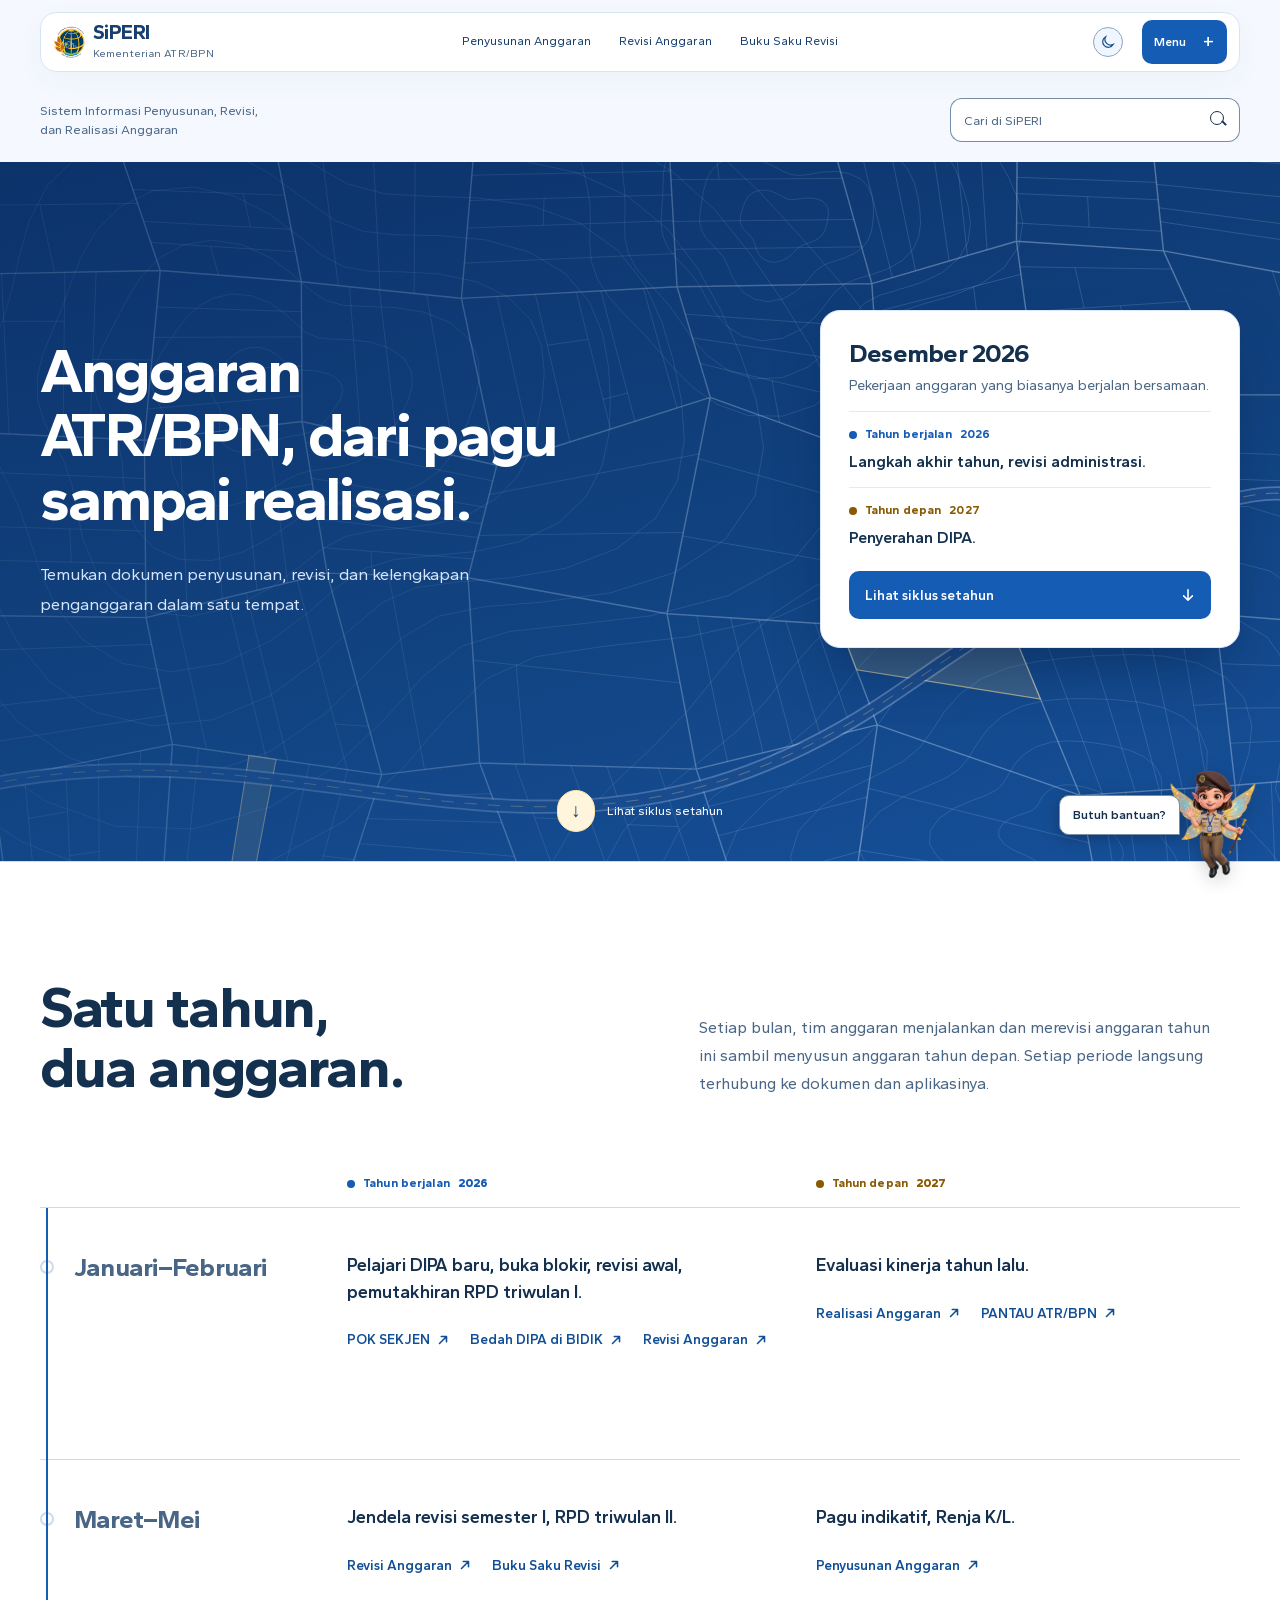
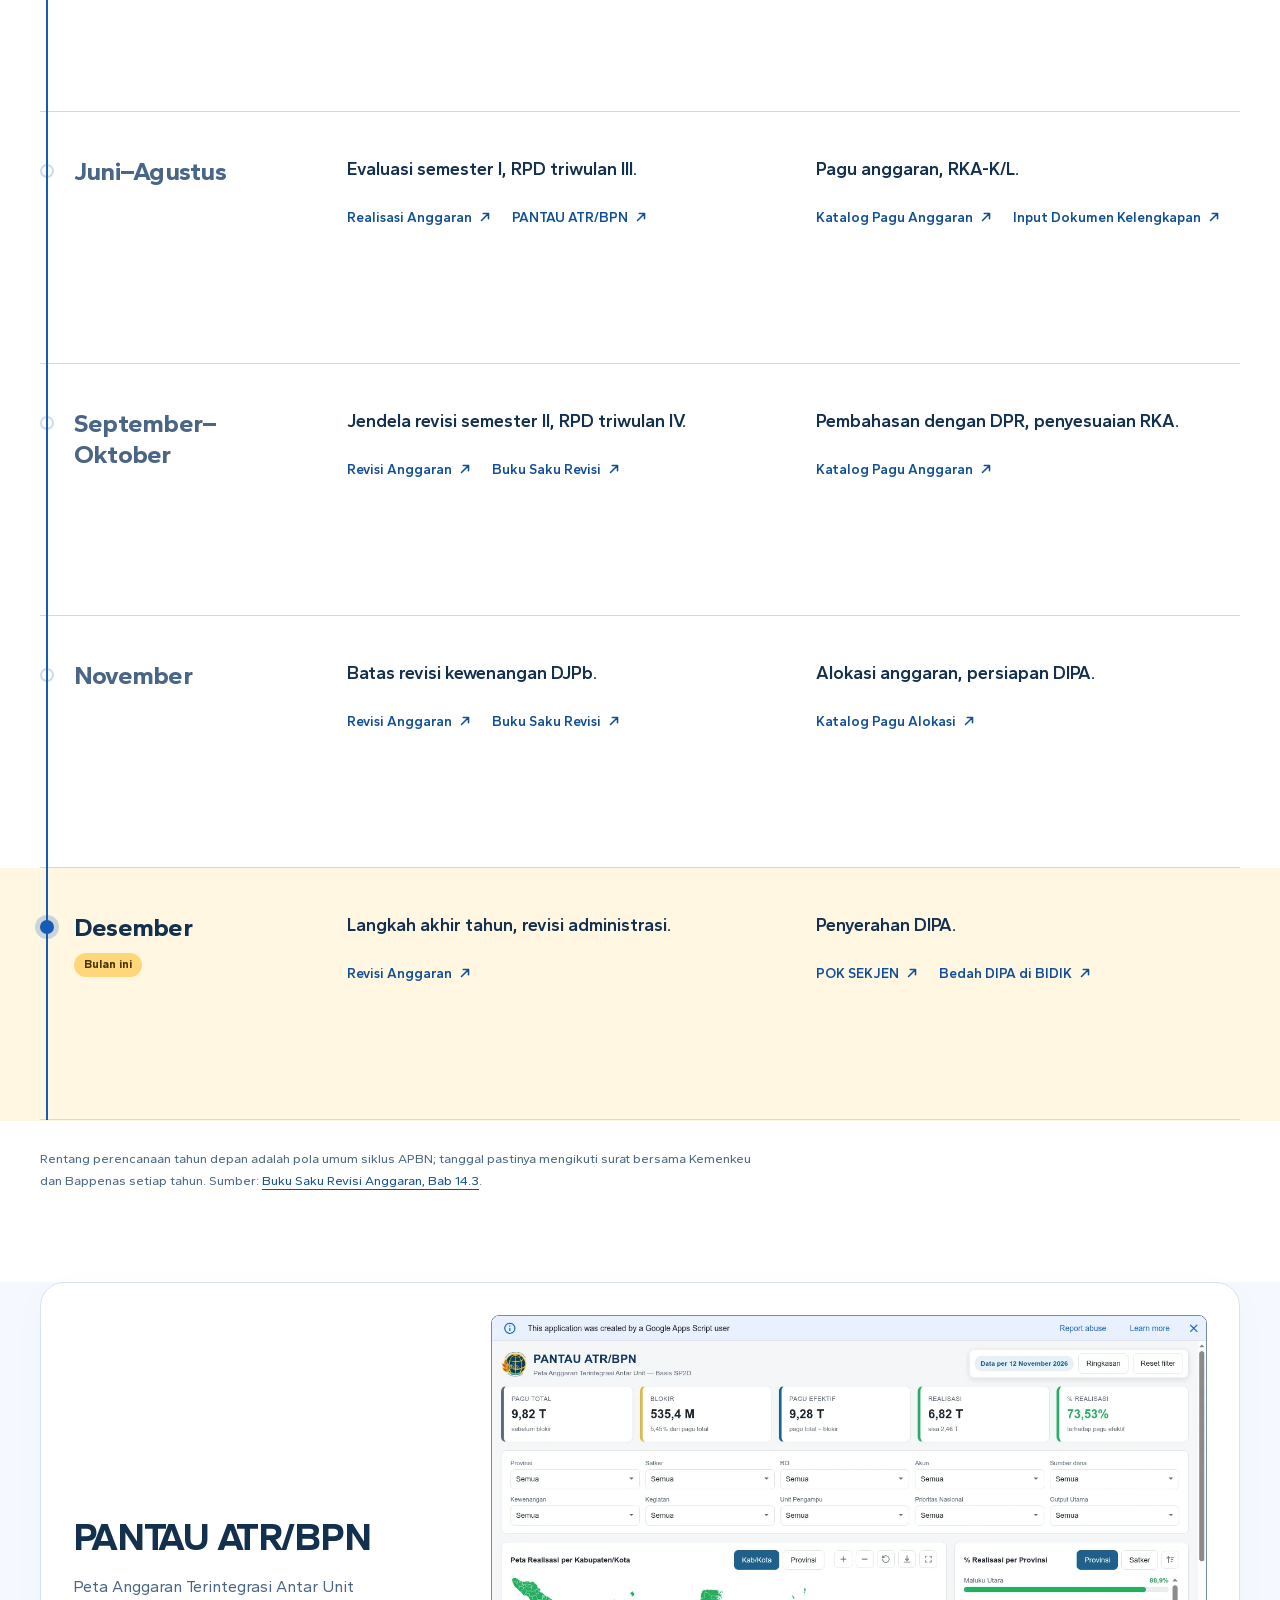
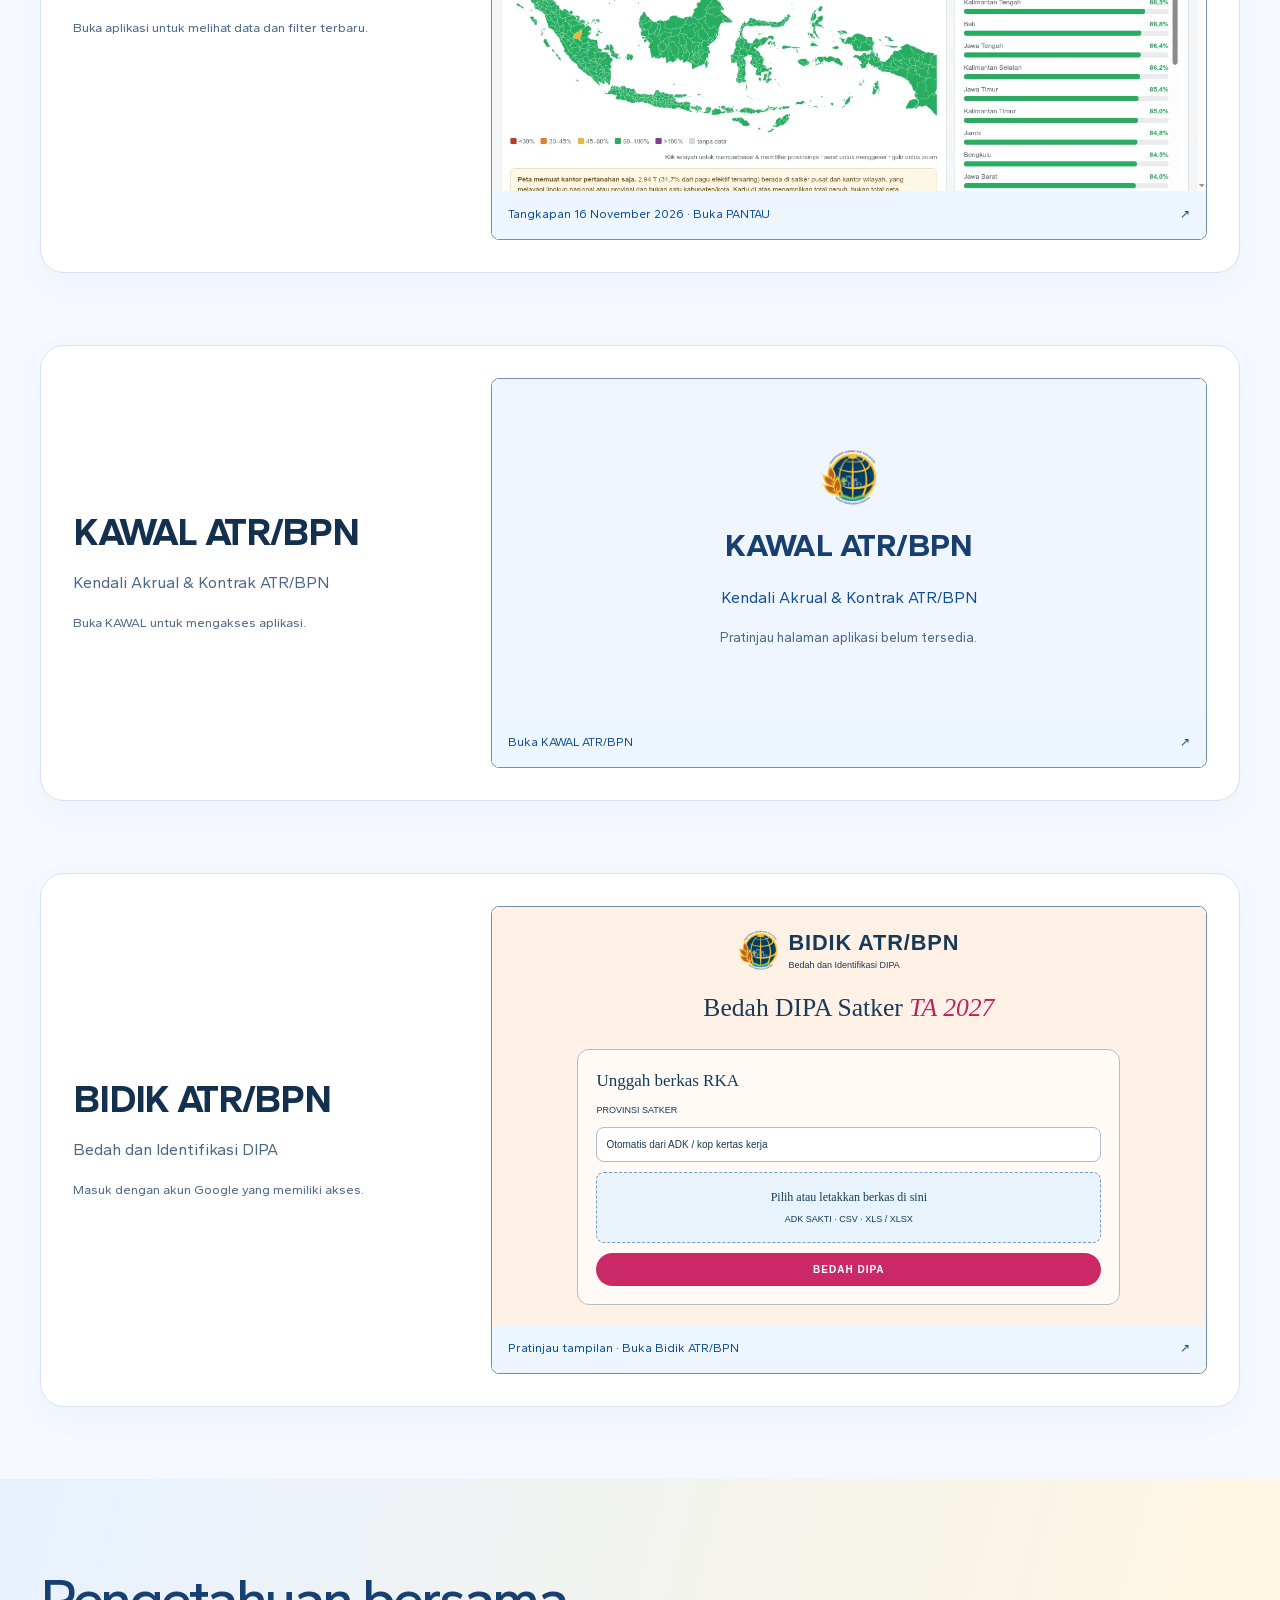
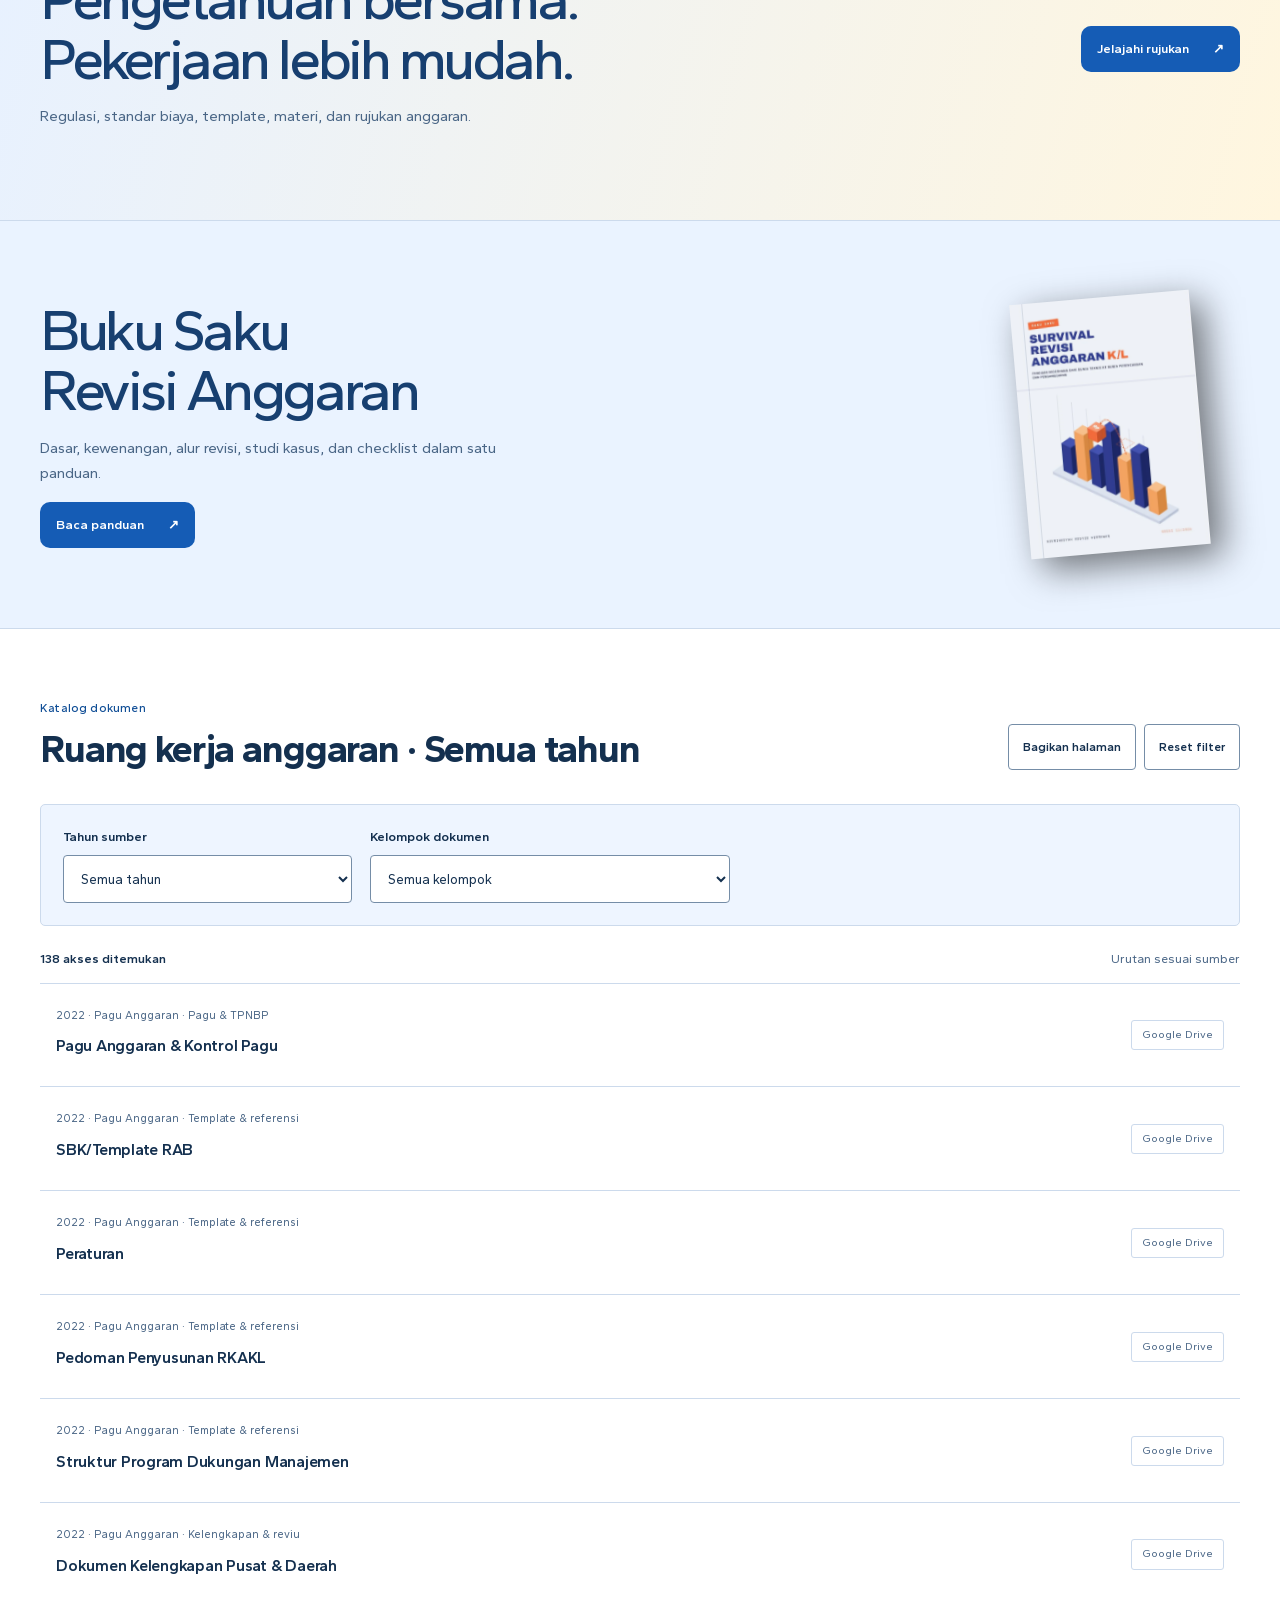
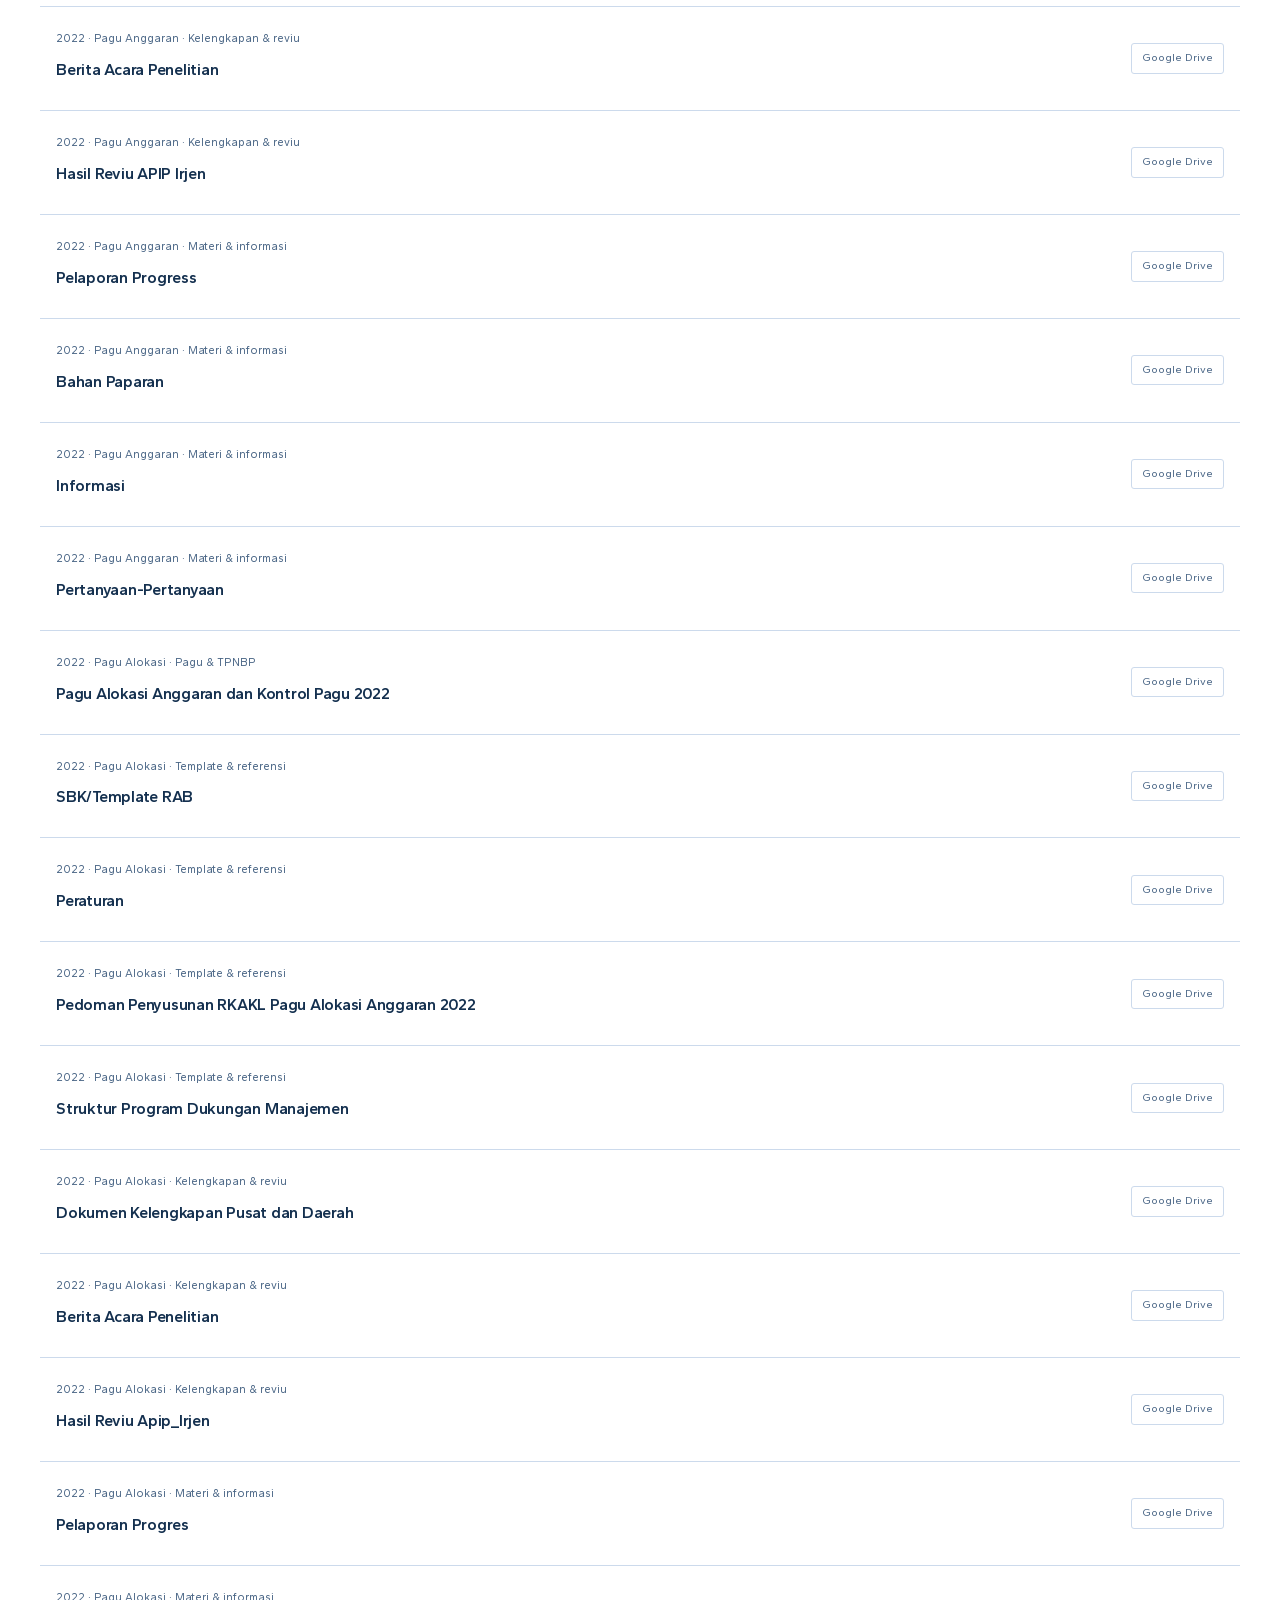
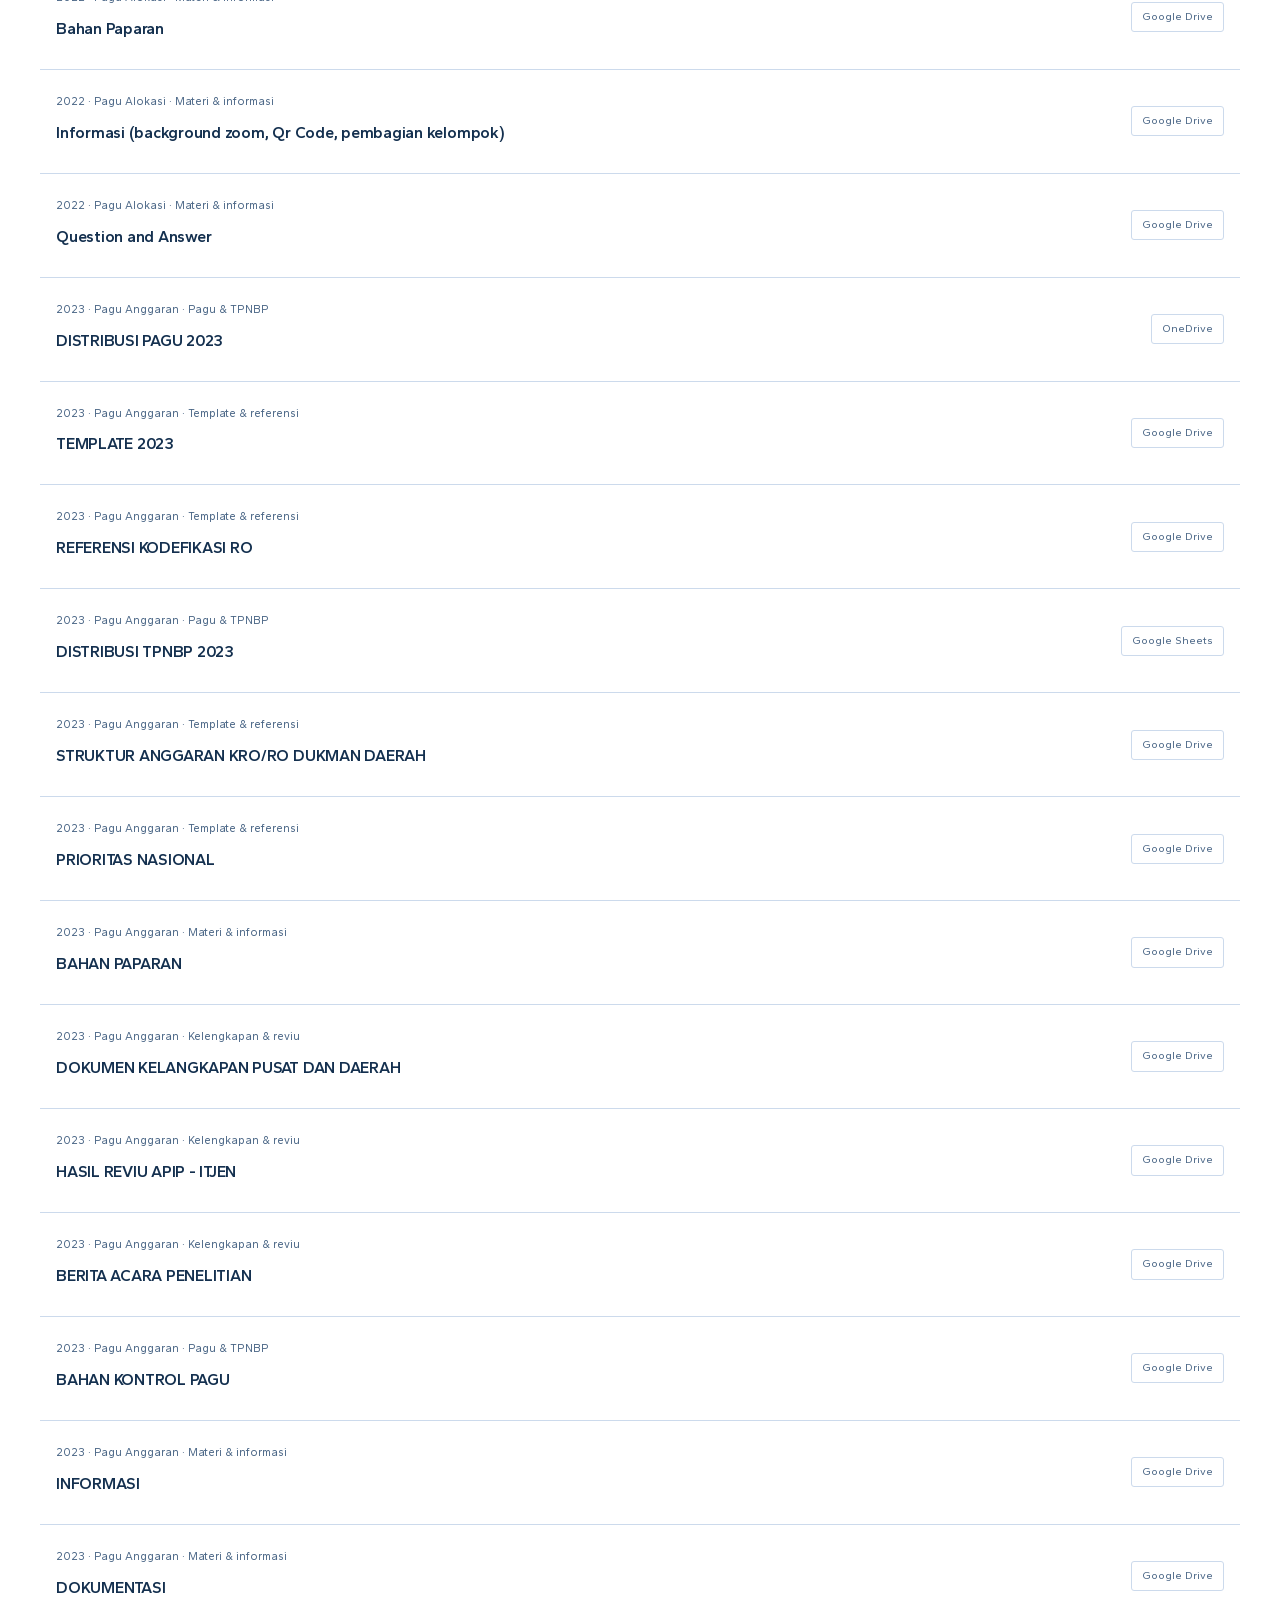
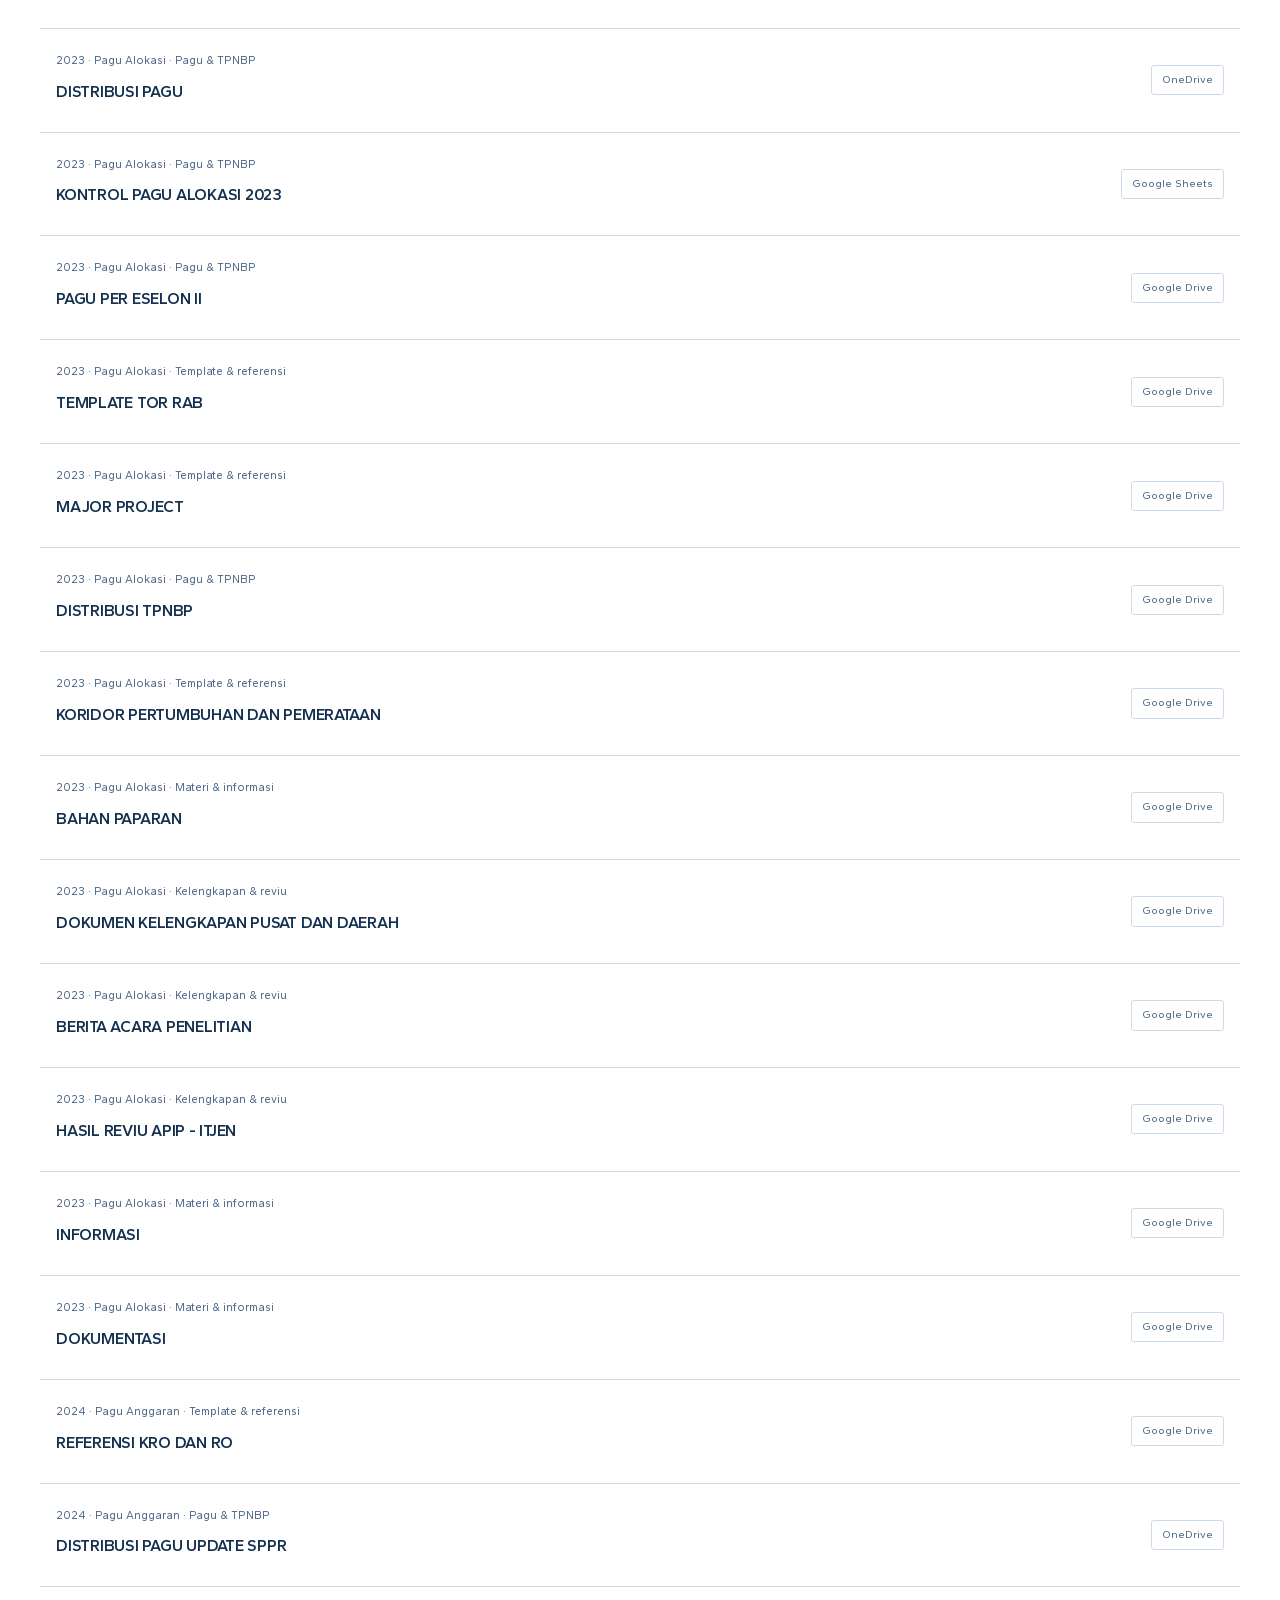
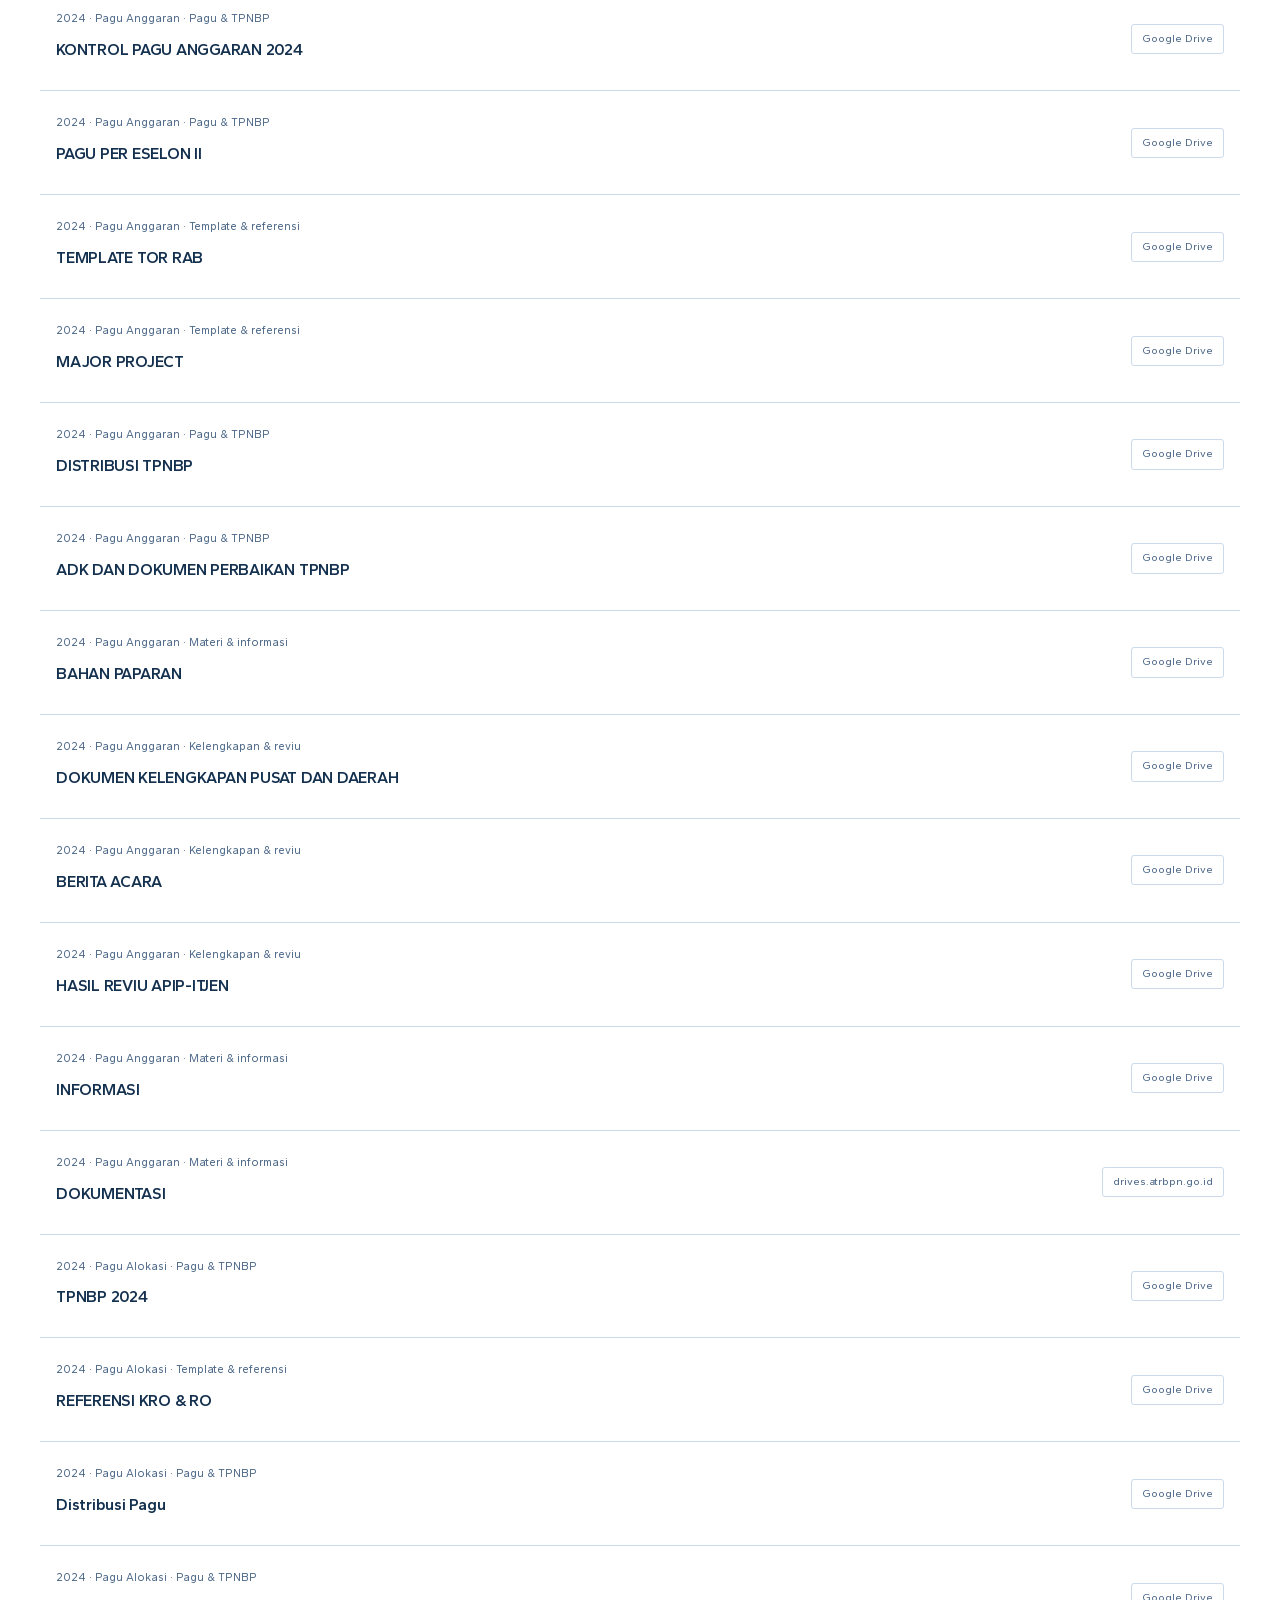
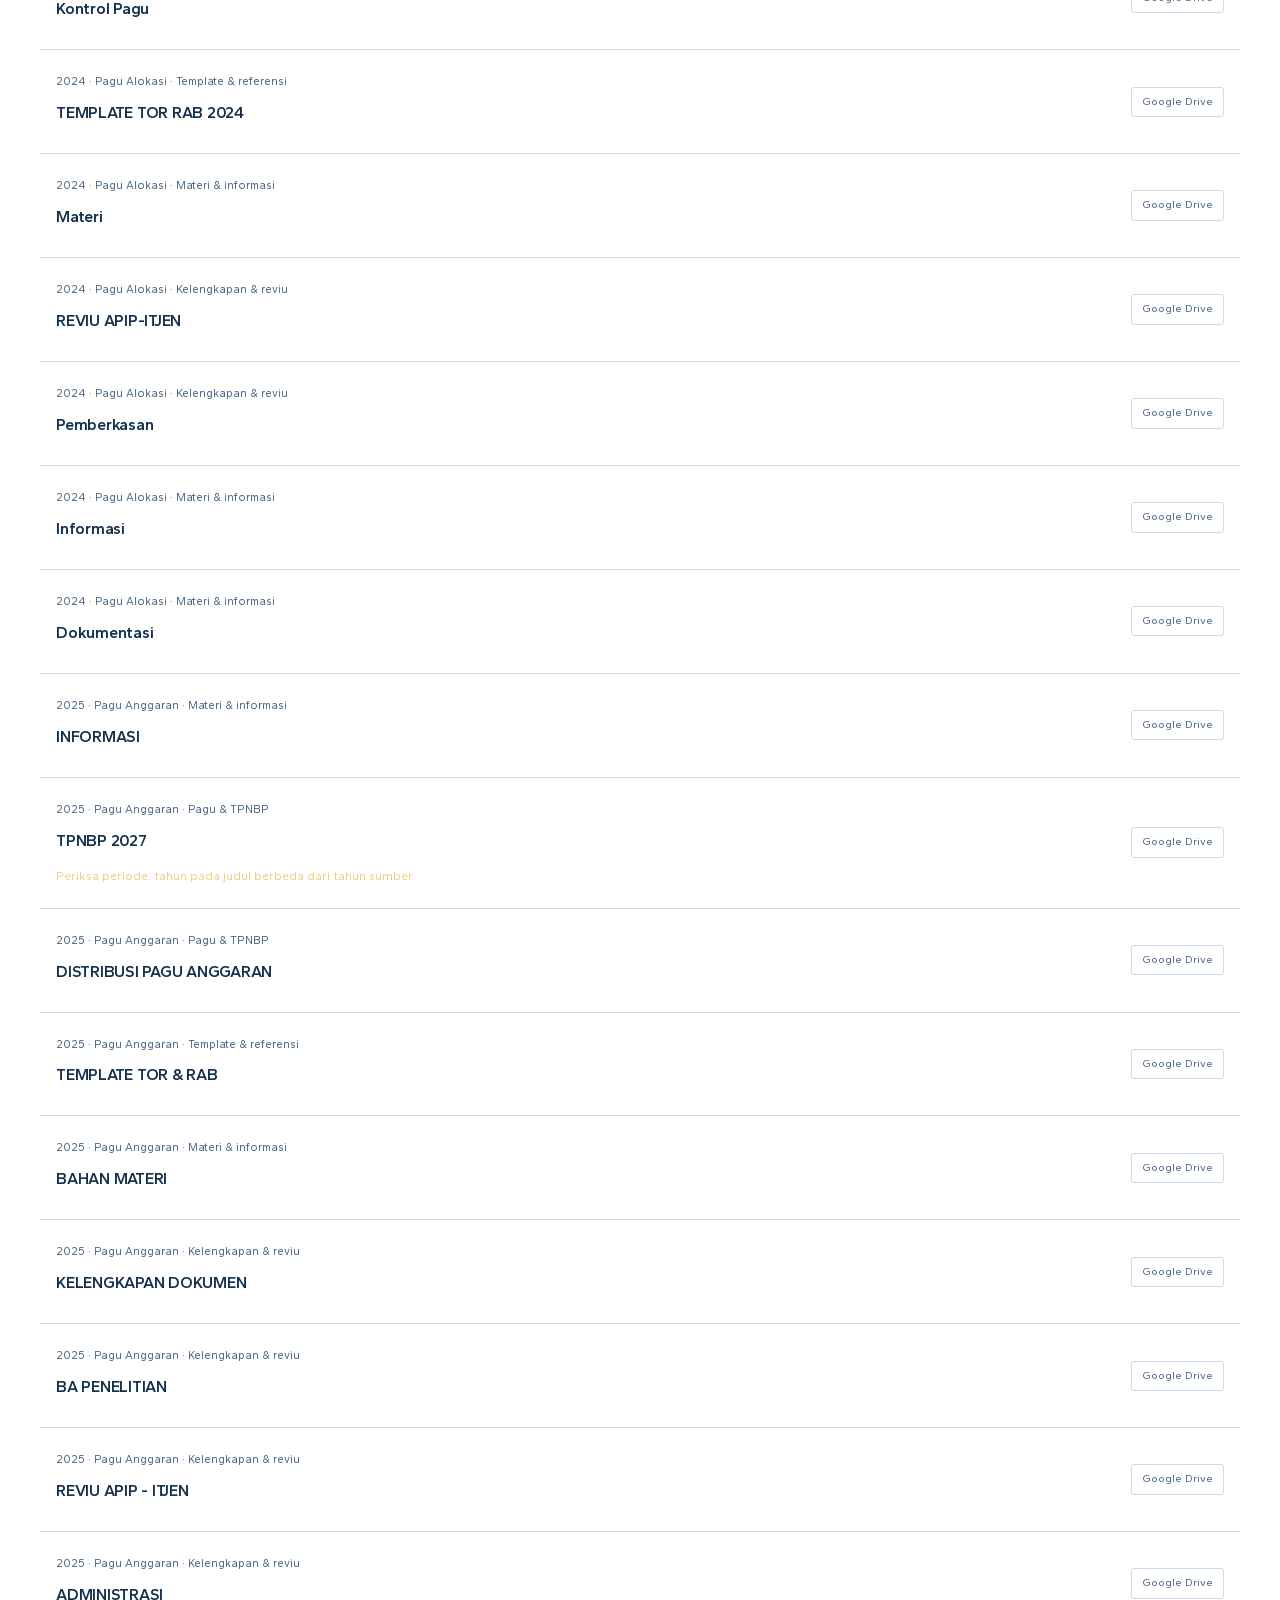
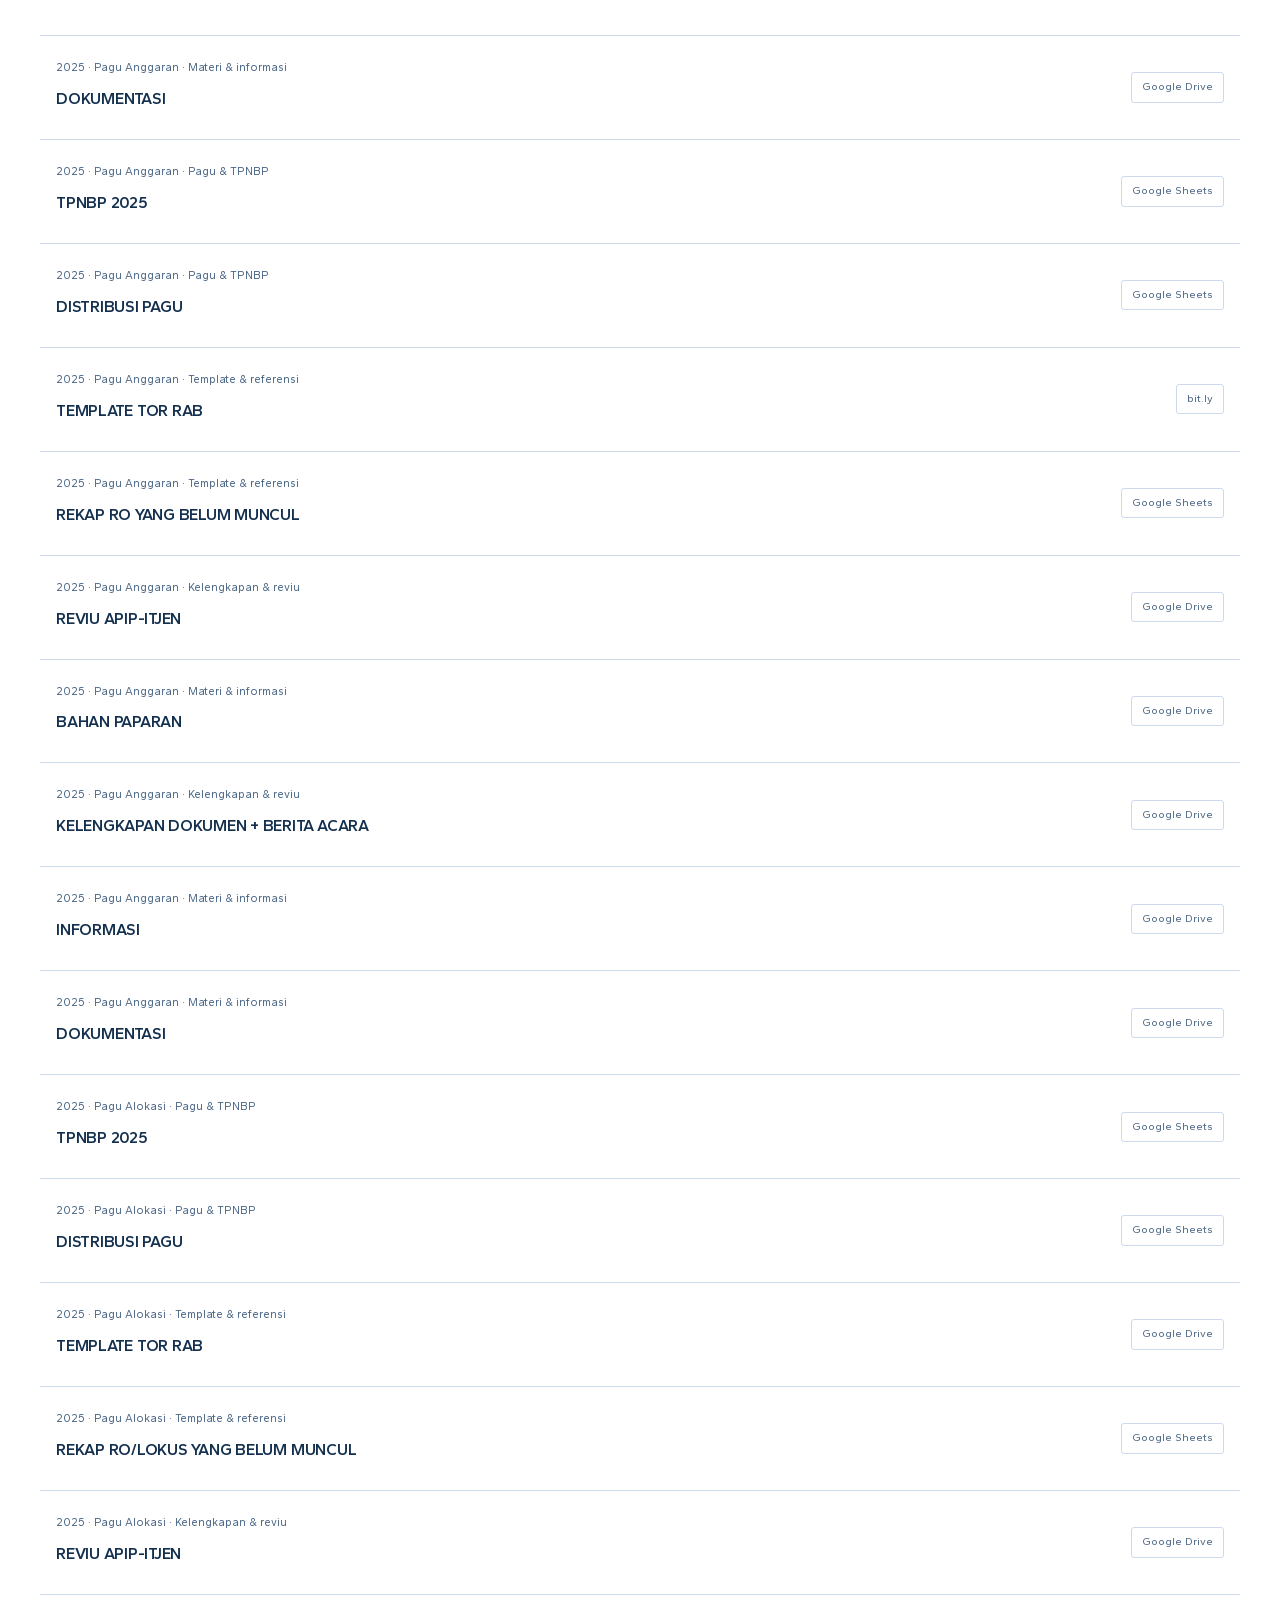
==== commit 53ffef1e: "Rebuild the home page around one budget year with two lanes - Hero: cadastral parcel and contour map" ====
--- a/index.html
+++ b/index.html
@@ -26,6 +26,8 @@
   <link rel="stylesheet" href="clarity.css?v=c46e6354d74c">
   <script src="themes.js?v=9141382f5aa7" defer></script>
   <link rel="stylesheet" href="mobile-nav.css?v=2257b1593d05">
+  <link rel="stylesheet" href="siklus.css">
+  <script src="siklus.js" defer></script>
   <script src="mobile-nav.js?v=7db39f306ee5" defer></script>
 </head>
 <body>
@@ -60,17 +62,60 @@
       </form>
     </header>
     <section class="intro" aria-labelledby="page-title">
-      <div class="document-stream" aria-hidden="true"><i></i><i></i><i></i><i></i><i></i><i></i><i></i><i></i><i></i><i></i><i></i><i></i></div>
-      <aside class="hero-brief" aria-label="Akses cepat layanan SiPERI"><span class="brief-tag">SiPERI / Tema terang</span><h2>Penganggaran yang terhubung, mudah ditemukan.</h2><a href="#pagu"><span class="brief-icon" aria-hidden="true">01</span><span><strong>Penyusunan Anggaran</strong><small>Pagu Anggaran dan Pagu Alokasi</small></span><span aria-hidden="true">↗</span></a><a href="#revisi"><span class="brief-icon" aria-hidden="true">02</span><span><strong>Revisi Anggaran</strong><small>Usulan, reviu dan penelaahan</small></span><span aria-hidden="true">↗</span></a><a href="https://script.google.com/macros/s/AKfycbzvBpZ_x2EGgGf6fBf2toq_4PuV1EoMbKhNT1BEmMr7xC03MaDT_r9YSRro052pGVugaQ/exec"><span class="brief-icon" aria-hidden="true">03</span><span><strong>Input Dokumen Kelengkapan</strong><small>Dokumen pendukung penganggaran</small></span><span aria-hidden="true">↗</span></a><p class="brief-note">Biro Perencanaan dan Kerja Sama<br><strong>Bagian Penganggaran</strong></p></aside>
+      <div class="hero-map" aria-hidden="true"><span class="map-layer map-far"></span><span class="map-layer map-near"></span></div>
+      <aside class="now-card" id="now-card" aria-labelledby="now-title" hidden>
+        <h2 id="now-title">Bulan ini</h2>
+        <p class="now-intro">Pekerjaan anggaran yang biasanya berjalan bersamaan.</p>
+        <dl>
+          <div class="lane-now"><dt>Tahun berjalan <span data-year="0"></span></dt><dd id="now-current"></dd></div>
+          <div class="lane-next"><dt>Tahun depan <span data-year="1"></span></dt><dd id="now-next"></dd></div>
+        </dl>
+        <a href="#siklus" class="now-link">Lihat siklus setahun</a>
+      </aside>
       <p class="eyebrow">Ruang kerja anggaran</p>
-      <h1 id="page-title">Satu portal. Seluruh kebutuhan penganggaran</h1>
+      <h1 id="page-title">Anggaran ATR/BPN, dari pagu sampai realisasi.</h1>
       <p>Temukan dokumen penyusunan, revisi, dan kelengkapan penganggaran dalam satu tempat.</p>
       <a class="scroll-cue" id="scroll-data" href="#katalog"><span class="scroll-symbol" aria-hidden="true">↓</span><span>Lihat katalog dokumen</span></a>
     </section>
-    <section id="home-services" class="home-services" aria-label="Layanan SiPERI" tabindex="-1">
-      <a href="#pagu"><span class="service-label">Perencanaan</span><h2>Penyusunan<br>Anggaran</h2><p>Pagu Anggaran dan Pagu Alokasi, dari referensi sampai kelengkapan.</p><span class="service-art art-budget" aria-hidden="true"><span class="art-base"></span><i></i><i></i><i></i><b></b></span><span class="service-open">Buka penyusunan <span aria-hidden="true">↗</span></span></a>
-      <a href="#revisi"><span class="service-label">Perubahan</span><h2>Revisi<br>Anggaran</h2><p>Usulan, penelitian, reviu, penelaahan, dan informasi progres.</p><span class="service-art art-revision" aria-hidden="true"><span class="art-base"></span><i></i><i></i><b></b></span><span class="service-open">Buka revisi <span aria-hidden="true">↗</span></span></a>
-      <a href="https://script.google.com/macros/s/AKfycbzvBpZ_x2EGgGf6fBf2toq_4PuV1EoMbKhNT1BEmMr7xC03MaDT_r9YSRro052pGVugaQ/exec"><span class="service-label">Kelengkapan</span><h2>Input Dokumen<br>Kelengkapan</h2><p>Unggah dokumen pendukung melalui aplikasi Input Dokumen Kelengkapan.</p><span class="service-art art-folders" aria-hidden="true"><span class="art-base"></span><i></i><i></i><i></i></span><span class="service-open">Input dokumen <span aria-hidden="true">↗</span></span></a>
+    <section id="siklus" class="cycle" aria-labelledby="cycle-title" tabindex="-1">
+      <header class="cycle-head">
+        <h2 id="cycle-title">Satu tahun, dua anggaran.</h2>
+        <p>Setiap bulan, tim anggaran menjalankan dan merevisi anggaran tahun ini sambil menyusun anggaran tahun depan. Setiap periode langsung terhubung ke dokumen dan aplikasinya.</p>
+      </header>
+      <div class="cycle-lanes" aria-hidden="true"><span></span><span class="lane-now">Tahun berjalan <b data-year="0">(T)</b></span><span class="lane-next">Tahun depan <b data-year="1">(T+1)</b></span></div>
+      <ol class="cycle-list">
+        <li class="period" data-months="1 2">
+          <h3 class="period-month">Januari–Februari</h3>
+          <div class="lane lane-now"><p class="lane-tag">Tahun berjalan</p><p class="lane-work">Pelajari DIPA baru, buka blokir, revisi awal, pemutakhiran RPD triwulan I.</p><p class="lane-links"><a href="#pok">POK SEKJEN</a><a href="https://script.google.com/macros/s/AKfycbw_xb4JSWwhl--TwrRItLuWvHPLDeTDuM2DORX93IiLHONuSgl6_FNGaYiVu_v-zwO3OQ/exec">Bedah DIPA di BIDIK</a><a href="#revisi">Revisi Anggaran</a></p></div>
+          <div class="lane lane-next"><p class="lane-tag">Tahun depan</p><p class="lane-work">Evaluasi kinerja tahun lalu.</p><p class="lane-links"><a href="#realisasi">Realisasi Anggaran</a><a href="https://script.google.com/macros/s/AKfycbw67r8qagn2VoEDXt9mXUvNV7gotQjPf9GcFMiVT2XFrWuTU4eGTQ4xqb6TgK4Qf_DR/exec">PANTAU ATR/BPN</a></p></div>
+        </li>
+        <li class="period" data-months="3 4 5">
+          <h3 class="period-month">Maret–Mei</h3>
+          <div class="lane lane-now"><p class="lane-tag">Tahun berjalan</p><p class="lane-work">Jendela revisi semester I, RPD triwulan II.</p><p class="lane-links"><a href="#revisi">Revisi Anggaran</a><a href="#buku-saku">Buku Saku Revisi</a></p></div>
+          <div class="lane lane-next"><p class="lane-tag">Tahun depan</p><p class="lane-work">Pagu indikatif, Renja K/L.</p><p class="lane-links"><a href="#pagu">Penyusunan Anggaran</a></p></div>
+        </li>
+        <li class="period" data-months="6 7 8">
+          <h3 class="period-month">Juni–Agustus</h3>
+          <div class="lane lane-now"><p class="lane-tag">Tahun berjalan</p><p class="lane-work">Evaluasi semester I, RPD triwulan III.</p><p class="lane-links"><a href="#realisasi">Realisasi Anggaran</a><a href="https://script.google.com/macros/s/AKfycbw67r8qagn2VoEDXt9mXUvNV7gotQjPf9GcFMiVT2XFrWuTU4eGTQ4xqb6TgK4Qf_DR/exec">PANTAU ATR/BPN</a></p></div>
+          <div class="lane lane-next"><p class="lane-tag">Tahun depan</p><p class="lane-work">Pagu anggaran, RKA-K/L.</p><p class="lane-links"><a href="#pagu?tahap=Pagu+Anggaran">Katalog Pagu Anggaran</a><a href="https://script.google.com/macros/s/AKfycbzvBpZ_x2EGgGf6fBf2toq_4PuV1EoMbKhNT1BEmMr7xC03MaDT_r9YSRro052pGVugaQ/exec">Input Dokumen Kelengkapan</a></p></div>
+        </li>
+        <li class="period" data-months="9 10">
+          <h3 class="period-month">September–Oktober</h3>
+          <div class="lane lane-now"><p class="lane-tag">Tahun berjalan</p><p class="lane-work">Jendela revisi semester II, RPD triwulan IV.</p><p class="lane-links"><a href="#revisi">Revisi Anggaran</a><a href="#buku-saku">Buku Saku Revisi</a></p></div>
+          <div class="lane lane-next"><p class="lane-tag">Tahun depan</p><p class="lane-work">Pembahasan dengan DPR, penyesuaian RKA.</p><p class="lane-links"><a href="#pagu?tahap=Pagu+Anggaran">Katalog Pagu Anggaran</a></p></div>
+        </li>
+        <li class="period" data-months="11">
+          <h3 class="period-month">November</h3>
+          <div class="lane lane-now"><p class="lane-tag">Tahun berjalan</p><p class="lane-work">Batas revisi kewenangan DJPb.</p><p class="lane-links"><a href="#revisi">Revisi Anggaran</a><a href="#buku-saku">Buku Saku Revisi</a></p></div>
+          <div class="lane lane-next"><p class="lane-tag">Tahun depan</p><p class="lane-work">Alokasi anggaran, persiapan DIPA.</p><p class="lane-links"><a href="#pagu?tahap=Pagu+Alokasi">Katalog Pagu Alokasi</a></p></div>
+        </li>
+        <li class="period" data-months="12">
+          <h3 class="period-month">Desember</h3>
+          <div class="lane lane-now"><p class="lane-tag">Tahun berjalan</p><p class="lane-work">Langkah akhir tahun, revisi administrasi.</p><p class="lane-links"><a href="#revisi">Revisi Anggaran</a></p></div>
+          <div class="lane lane-next"><p class="lane-tag">Tahun depan</p><p class="lane-work">Penyerahan DIPA.</p><p class="lane-links"><a href="#pok">POK SEKJEN</a><a href="https://script.google.com/macros/s/AKfycbw_xb4JSWwhl--TwrRItLuWvHPLDeTDuM2DORX93IiLHONuSgl6_FNGaYiVu_v-zwO3OQ/exec">Bedah DIPA di BIDIK</a></p></div>
+        </li>
+      </ol>
+      <p class="cycle-source">Rentang perencanaan tahun depan adalah pola umum siklus APBN; tanggal pastinya mengikuti surat bersama Kemenkeu dan Bappenas setiap tahun. Sumber: <a href="#buku-saku?halaman=54">Buku Saku Revisi Anggaran, Bab 14.3</a>.</p>
     </section>
     <div id="application-stack" class="application-stack">
     <section id="monitoring-shortcut" class="app-showcase" aria-labelledby="pantau-title">
--- a/siklus.css
+++ b/siklus.css
@@ -0,0 +1,137 @@
+/* SiPERI beranda "Satu tahun anggaran": huruf, hero peta persil, kartu Bulan ini, dan siklus dua jalur.
+   Dimuat setelah mobile-nav.css. */
+
+@font-face { font-family: "Gantari"; font-style: normal; font-weight: 100 900; font-display: swap; src: url("fonts/gantari-latin-ext.woff2") format("woff2"); unicode-range: U+0100-02BA, U+02BD-02C5, U+02C7-02CC, U+02CE-02D7, U+02DD-02FF, U+0304, U+0308, U+0329, U+1D00-1DBF, U+1E00-1E9F, U+1EF2-1EFF, U+2020, U+20A0-20AB, U+20AD-20C4, U+2113, U+2C60-2C7F, U+A720-A7FF; }
+@font-face { font-family: "Gantari"; font-style: normal; font-weight: 100 900; font-display: swap; src: url("fonts/gantari-latin.woff2") format("woff2"); unicode-range: U+0000-00FF, U+0131, U+0152-0153, U+02BB-02BC, U+02C6, U+02DA, U+02DC, U+0304, U+0308, U+0329, U+2000-206F, U+20AC, U+2122, U+2191, U+2193, U+2212, U+2215, U+FEFF, U+FFFD; }
+
+:root { font-family: "Gantari", Arial, "Segoe UI", sans-serif; }
+h1, h2, h3, .brand-copy { letter-spacing: -.03em; }
+.intro h1 { letter-spacing: -.035em; }
+.brand-copy small { letter-spacing: .01em; font-size: .68rem; }
+.portal-context { font-size: .8rem; }
+.mobile-tabbar > a, .mobile-tabbar > button { font-size: .72rem; }
+@media (max-width: 359px) { .mobile-tabbar > a, .mobile-tabbar > button { font-size: .69rem; } }
+
+/* ---------- Hero ---------- */
+.is-home .intro { background: linear-gradient(165deg, #0c326a 0%, #11427f 55%, #16509a 100%); }
+.is-home .intro .eyebrow, .is-home .document-stream { display: none; }
+.is-home .intro h1 { color: #fff; font-weight: 700; font-size: clamp(2.6rem, 4.8vw, 4.9rem); line-height: 1.04; max-width: 16ch; text-wrap: balance; }
+.is-home .intro > p:not(.eyebrow) { color: #d6e5fb; }
+.hero-map { display: none; }
+.is-home .hero-map { display: block; position: absolute; inset: 0; z-index: -1; overflow: hidden; pointer-events: none;
+  -webkit-mask-image: linear-gradient(100deg, #0007 0%, #0009 35%, #000 70%); mask-image: linear-gradient(100deg, #0007 0%, #0009 35%, #000 70%); }
+.map-layer { position: absolute; inset: -8% -4% -32%; background: center / cover no-repeat; }
+.map-far { background-image: url("peta-kontur.svg"); }
+.map-near { background-image: url("peta-persil.svg"); }
+@supports (animation-timeline: scroll()) {
+  @media (prefers-reduced-motion: no-preference) {
+    .is-home .map-layer { animation: siperi-map-drift linear both; animation-timeline: scroll(root); animation-range: 0 100vh; }
+    .is-home .map-far { --drift: 10vh; }
+    .is-home .map-near { --drift: 28vh; }
+  }
+}
+@keyframes siperi-map-drift { from { translate: 0 0; } to { translate: 0 var(--drift, 0); } }
+
+/* Kartu Bulan ini menggantikan daftar akses cepat yang mengulang isi halaman. */
+.now-card { display: none; }
+.is-home .now-card:not([hidden]) {
+  position: relative; z-index: 1; display: block; grid-column: 2; grid-row: 1 / -1; align-self: center; justify-self: end;
+  width: min(100%, 420px); padding: 28px; border: 1px solid #d9e8fa; border-radius: 20px;
+  background: #fff; color: #14304f; box-shadow: 0 28px 56px -18px #04183a80;
+  --lane-now: #155cb5; --lane-next: #8a5a00;
+}
+.now-card h2 { margin: 0 0 6px; font-size: clamp(1.5rem, 2vw, 1.9rem); line-height: 1.15; color: inherit; }
+.now-intro { margin: 0 0 14px; color: #4a6686; font-size: .9rem; line-height: 1.6; }
+.now-card dl { margin: 0; }
+.now-card dl > div { padding: 14px 0; border-top: 1px solid #e1ebf7; }
+.now-card dt, .lane-tag, .cycle-lanes > span { display: flex; align-items: center; gap: 8px; font-size: .74rem; font-weight: 700; letter-spacing: .01em; }
+.now-card dt::before, .lane-tag::before, .cycle-lanes > span:not(:first-child)::before { content: ''; flex: 0 0 auto; width: 8px; height: 8px; border-radius: 50%; background: currentColor; }
+.lane-now > dt, .lane-now > .lane-tag, .cycle-lanes .lane-now { color: var(--lane-now); }
+.lane-next > dt, .lane-next > .lane-tag, .cycle-lanes .lane-next { color: var(--lane-next); }
+.now-card dd { margin: 6px 0 0; font-size: 1rem; font-weight: 600; line-height: 1.45; }
+.now-link { display: flex; align-items: center; justify-content: space-between; gap: 12px; min-height: 48px; margin-top: 8px; padding: 12px 16px; border-radius: 10px; background: #155cb5; color: #fff; font-size: .86rem; font-weight: 600; text-decoration: none; }
+.now-link:hover { background: #10458c; }
+.now-link::after, .lane-links a::after { content: ''; flex: 0 0 auto; width: 14px; height: 14px; background: currentColor;
+  -webkit-mask: var(--icon) center / contain no-repeat; mask: var(--icon) center / contain no-repeat; }
+.now-link { --icon: url("data:image/svg+xml,%3Csvg xmlns='http://www.w3.org/2000/svg' viewBox='0 0 16 16'%3E%3Cpath d='M8 2v12M3 9l5 5 5-5' fill='none' stroke='black' stroke-width='1.8' stroke-linecap='round' stroke-linejoin='round'/%3E%3C/svg%3E"); }
+.lane-links a { --icon: url("data:image/svg+xml,%3Csvg xmlns='http://www.w3.org/2000/svg' viewBox='0 0 16 16'%3E%3Cpath d='M4 12 12 4M6 4h6v6' fill='none' stroke='black' stroke-width='1.8' stroke-linecap='round' stroke-linejoin='round'/%3E%3C/svg%3E"); }
+
+/* ---------- Siklus dua jalur ---------- */
+.cycle {
+  --lane-now: #155cb5; --lane-next: #8a5a00; --now-tint: #fff7e2;
+  --cycle-cols: minmax(160px, .62fr) minmax(0, 1fr) minmax(0, 1fr);
+  padding: clamp(64px, 9vw, 128px) var(--gutter) clamp(56px, 7vw, 96px);
+  background: var(--surface); color: var(--text); scroll-margin-top: 80px; outline-offset: -4px;
+}
+.cycle-head { display: grid; grid-template-columns: minmax(0, 1.1fr) minmax(0, 1fr); align-items: end; gap: 20px 64px; margin-bottom: clamp(36px, 5vw, 64px); }
+.cycle-head h2 { margin: 0; font-size: clamp(2.3rem, 4.6vw, 4.2rem); font-weight: 700; line-height: 1.02; letter-spacing: -.035em; color: var(--text); text-wrap: balance; }
+.cycle-head p { margin: 0; max-width: 52ch; color: var(--muted); font-size: 1.02rem; line-height: 1.7; }
+.cycle-lanes { position: sticky; top: 84px; z-index: 5; display: grid; grid-template-columns: var(--cycle-cols); gap: 0 44px; padding: 14px 0; background: var(--surface); border-bottom: 1px solid var(--line); }
+.cycle-lanes b { font-weight: 800; }
+.cycle-list { --cycle-progress: 0; position: relative; margin: 0; padding: 0; list-style: none; }
+.cycle-list::before, .cycle-list::after { content: ''; position: absolute; top: 0; bottom: 0; left: 6px; width: 2px; }
+.cycle-list::before { background: var(--line); }
+.cycle-list::after { background: var(--lane-now); transform-origin: top; transform: scaleY(var(--cycle-progress)); }
+.period { display: grid; grid-template-columns: var(--cycle-cols); gap: 0 44px; padding: 44px 0 52px; min-height: clamp(220px, 28vh, 320px); border-bottom: 1px solid var(--line); }
+.period-month { position: sticky; top: 150px; align-self: start; margin: 0; padding-left: 34px; font-size: clamp(1.3rem, 2vw, 1.8rem); font-weight: 700; line-height: 1.2; color: var(--muted); transition: color .3s ease; }
+.period-month::before { content: ''; position: absolute; left: 0; top: .6em; width: 14px; height: 14px; margin-top: -7px; border: 2px solid var(--line); border-radius: 50%; background: var(--surface); box-sizing: border-box; transition: background-color .3s ease, border-color .3s ease, box-shadow .3s ease; }
+.period.is-active .period-month { color: var(--text); }
+.period.is-active .period-month::before { background: var(--lane-now); border-color: var(--lane-now); box-shadow: 0 0 0 5px color-mix(in srgb, var(--lane-now) 22%, transparent); }
+.period.is-now { background: var(--now-tint); box-shadow: 0 0 0 100vmax var(--now-tint); clip-path: inset(0 -100vmax); }
+.now-badge { display: block; width: fit-content; margin-top: 10px; padding: 5px 10px; border-radius: 999px; background: #ffd67a; color: #4d3300; font-size: .72rem; font-weight: 700; letter-spacing: 0; }
+.lane-tag { position: absolute; width: 1px; height: 1px; margin: -1px; overflow: hidden; clip: rect(0 0 0 0); white-space: nowrap; }
+.lane-work { margin: 0 0 14px; max-width: 34ch; color: var(--text); font-size: 1.12rem; font-weight: 600; line-height: 1.5; }
+.lane-links { display: flex; flex-wrap: wrap; gap: 2px 20px; margin: 0; }
+.lane-links a { display: inline-flex; align-items: center; gap: 6px; min-height: 40px; color: var(--link); font-size: .86rem; font-weight: 600; text-decoration: none; }
+.lane-links a:hover { text-decoration: underline; }
+.cycle-source { max-width: 80ch; margin: 28px 0 0; color: var(--muted); font-size: .82rem; line-height: 1.7; }
+
+@supports (animation-timeline: view()) {
+  @media (prefers-reduced-motion: no-preference) {
+    .period .lane { animation: siperi-lane-near linear both; animation-timeline: view(); animation-range: entry 0% entry 90%; }
+    .period .lane-next { animation-name: siperi-lane-far; }
+  }
+}
+@keyframes siperi-lane-near { from { opacity: .15; translate: 0 28px; } }
+@keyframes siperi-lane-far { from { opacity: .15; translate: 0 64px; } }
+
+/* Ikon judul di beranda tidak lagi diberi label kecil di atasnya. */
+.book-shortcut > span:first-child > small { display: none; }
+
+/* Tablet ke atas: kartu Bulan ini mengisi kolom kanan hero. */
+@media (min-width: 701px) {
+  .is-home .intro .now-card { grid-row: 1 / -1; }
+}
+@media (max-width: 1000px) and (min-width: 701px) {
+  .cycle { --cycle-cols: minmax(130px, .5fr) minmax(0, 1fr) minmax(0, 1fr); }
+  .cycle-head { grid-template-columns: 1fr; }
+  .period, .cycle-lanes { gap: 0 28px; }
+  .lane-work { font-size: 1.02rem; }
+}
+
+/* Ponsel: jalur ditumpuk, judul bulan menempel di atas saat digulir. */
+@media (max-width: 700px), (pointer: coarse) and (max-height: 500px) and (max-width: 1000px) {
+  .is-home .intro h1 { grid-row: 1; }
+  .is-home .intro > p:not(.eyebrow) { grid-row: 2; }
+  .is-home .now-card:not([hidden]) { grid-column: 1; grid-row: 3; justify-self: stretch; width: 100%; margin-top: 8px; padding: 22px; border-radius: 18px; }
+  .cycle { scroll-margin-top: 0; }
+  .cycle-head { grid-template-columns: 1fr; }
+  .cycle-lanes { display: none; }
+  .period { grid-template-columns: 1fr; gap: 20px; min-height: 0; padding: 0 0 32px 34px; }
+  .period-month { top: 0; z-index: 2; margin-left: -34px; padding: 16px 0 12px 34px; background: var(--surface); font-size: 1.3rem; }
+  .period-month::before { top: calc(16px + .6em); }
+  .period.is-now .period-month { background: var(--now-tint); }
+  .now-badge { display: inline-block; margin: 0 0 0 8px; vertical-align: 3px; }
+  .lane-tag { position: static; width: auto; height: auto; margin: 0 0 6px; overflow: visible; clip: auto; white-space: normal; }
+  .lane-work { font-size: 1.02rem; }
+  .lane-links a { min-height: 44px; }
+}
+
+/* Tema gelap. */
+[data-theme=dark] .is-home .intro h1 { color: #fff; }
+[data-theme=dark] .cycle { --lane-now: #8fc0ff; --lane-next: #ffd67a; --now-tint: #1f3a52; }
+[data-theme=dark] .is-home .now-card:not([hidden]) { background: #172f4c; color: #edf4ff; border-color: #54718e; --lane-now: #8fc0ff; --lane-next: #ffd67a; }
+[data-theme=dark] .now-intro { color: #b9cbe1; }
+[data-theme=dark] .now-card dl > div { border-color: #3e5773; }
+[data-theme=dark] .now-link { background: #286cc4; }
+[data-theme=dark] .now-link:hover { background: #1f5aa5; }
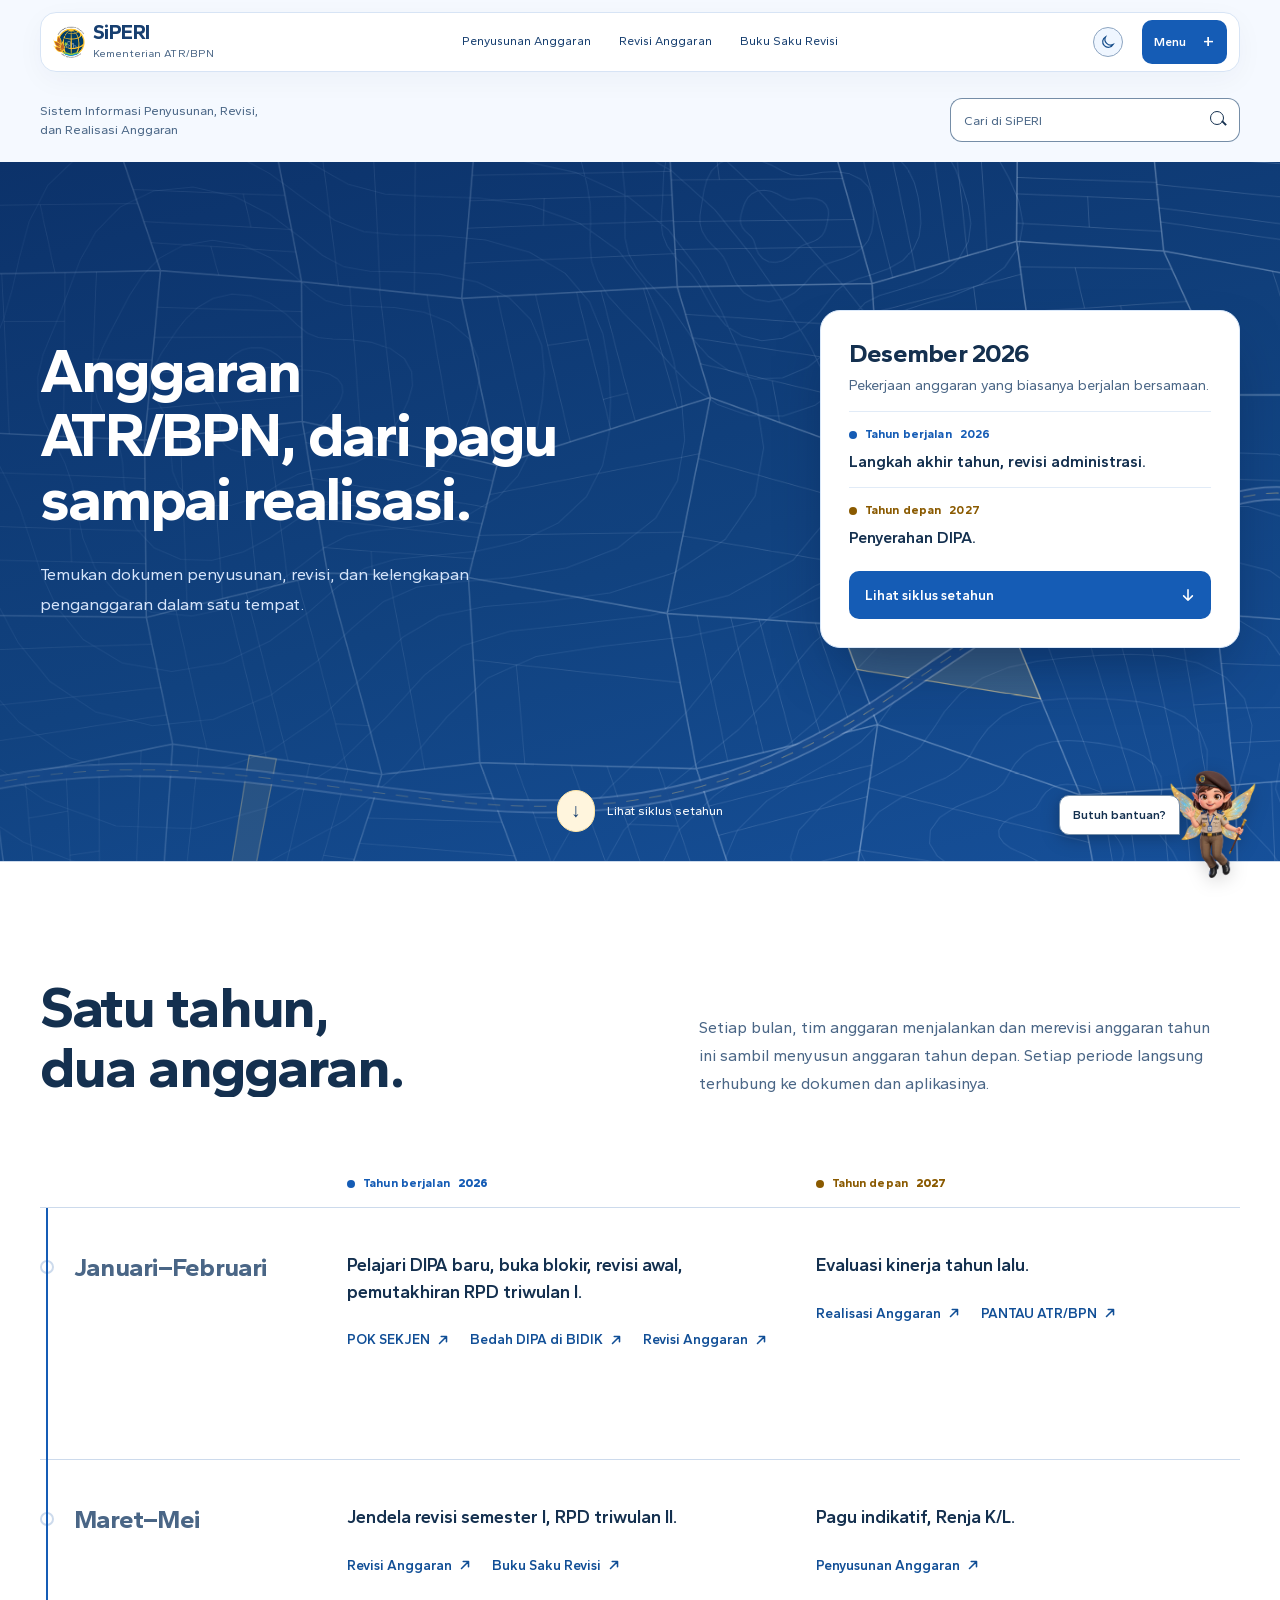
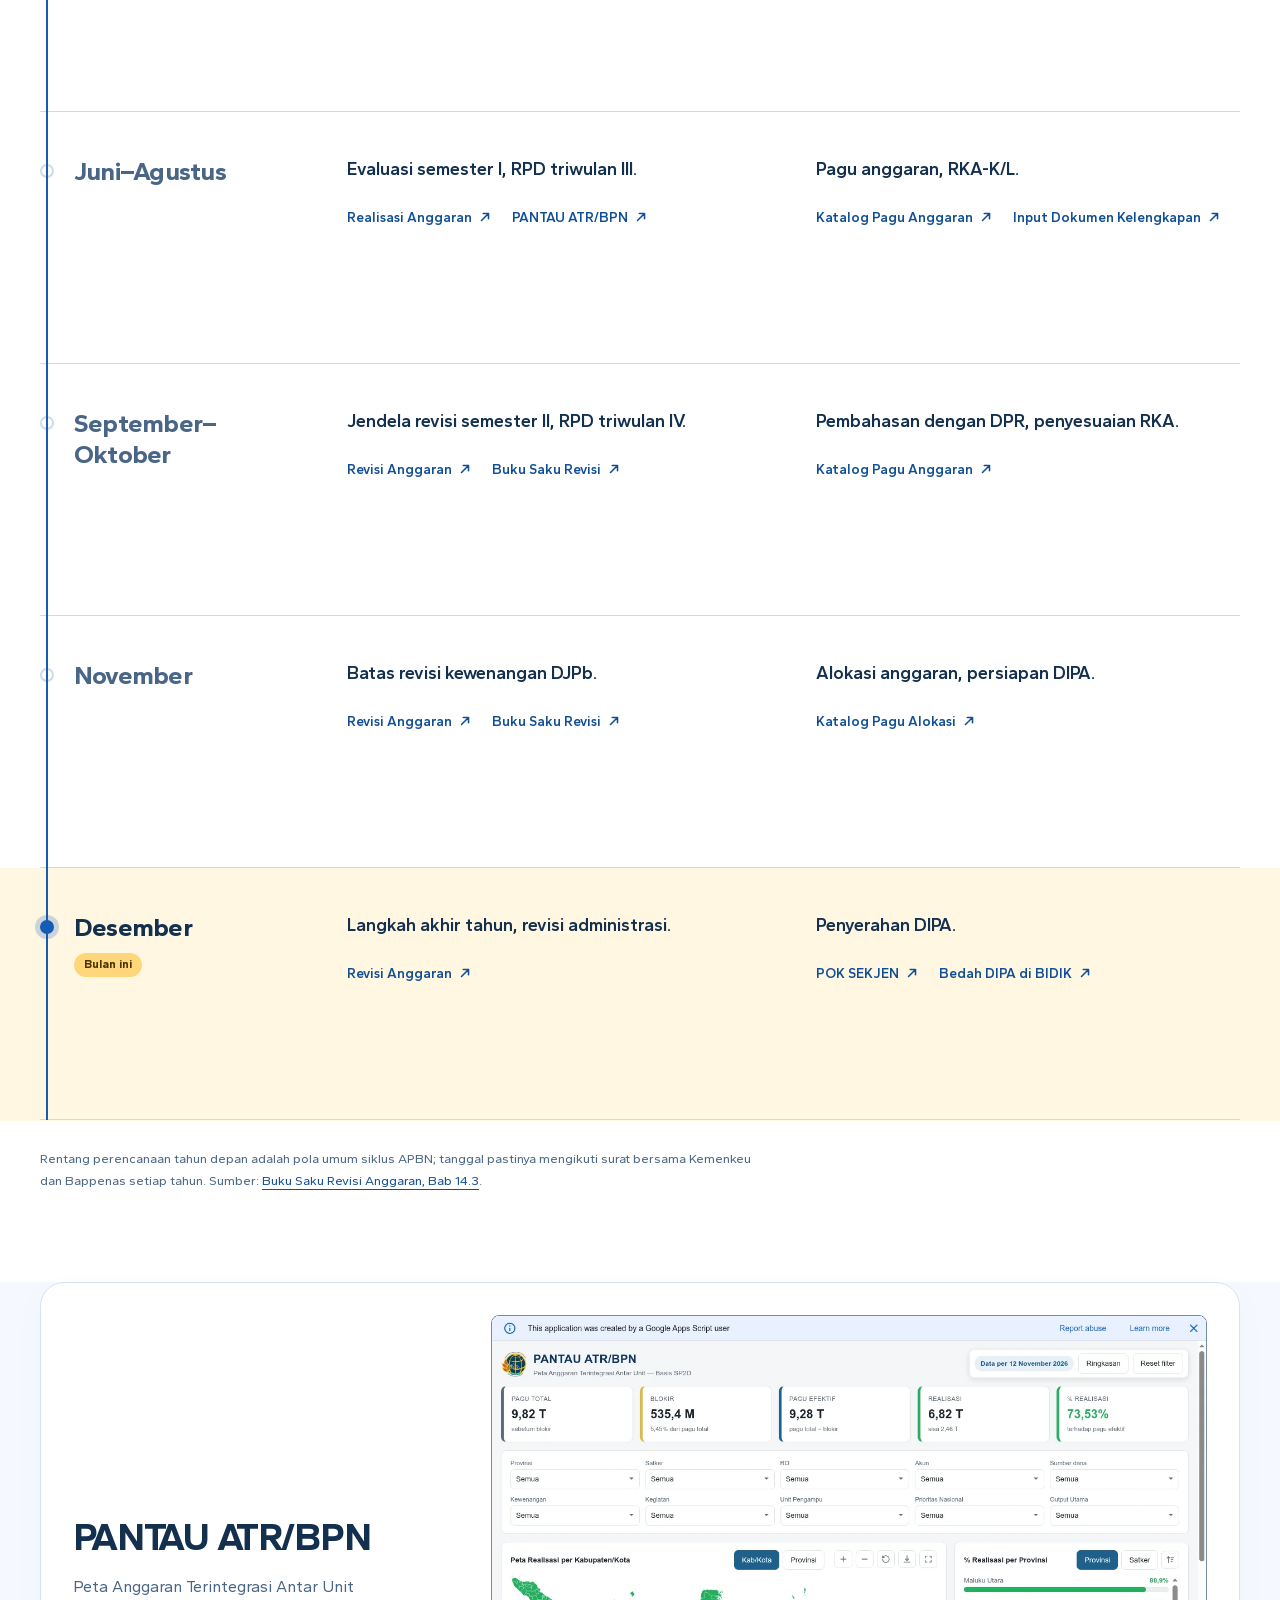
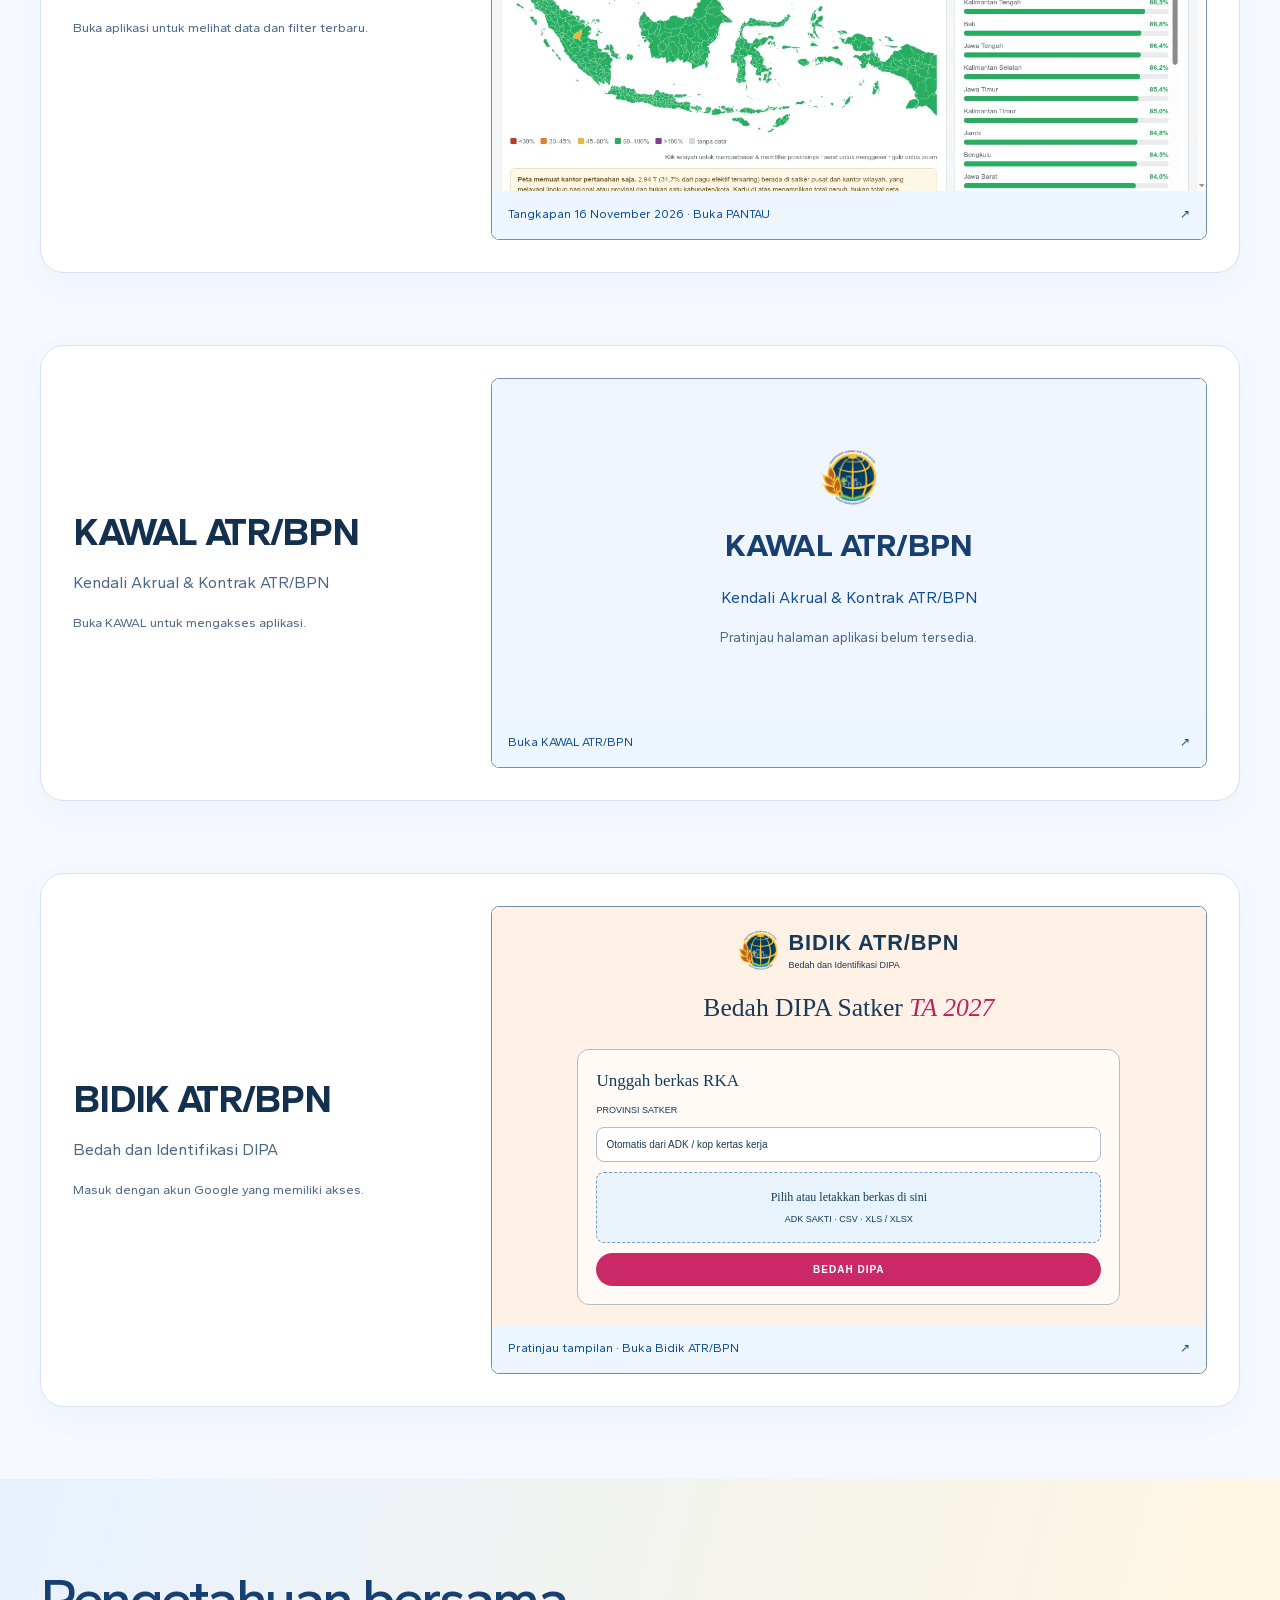
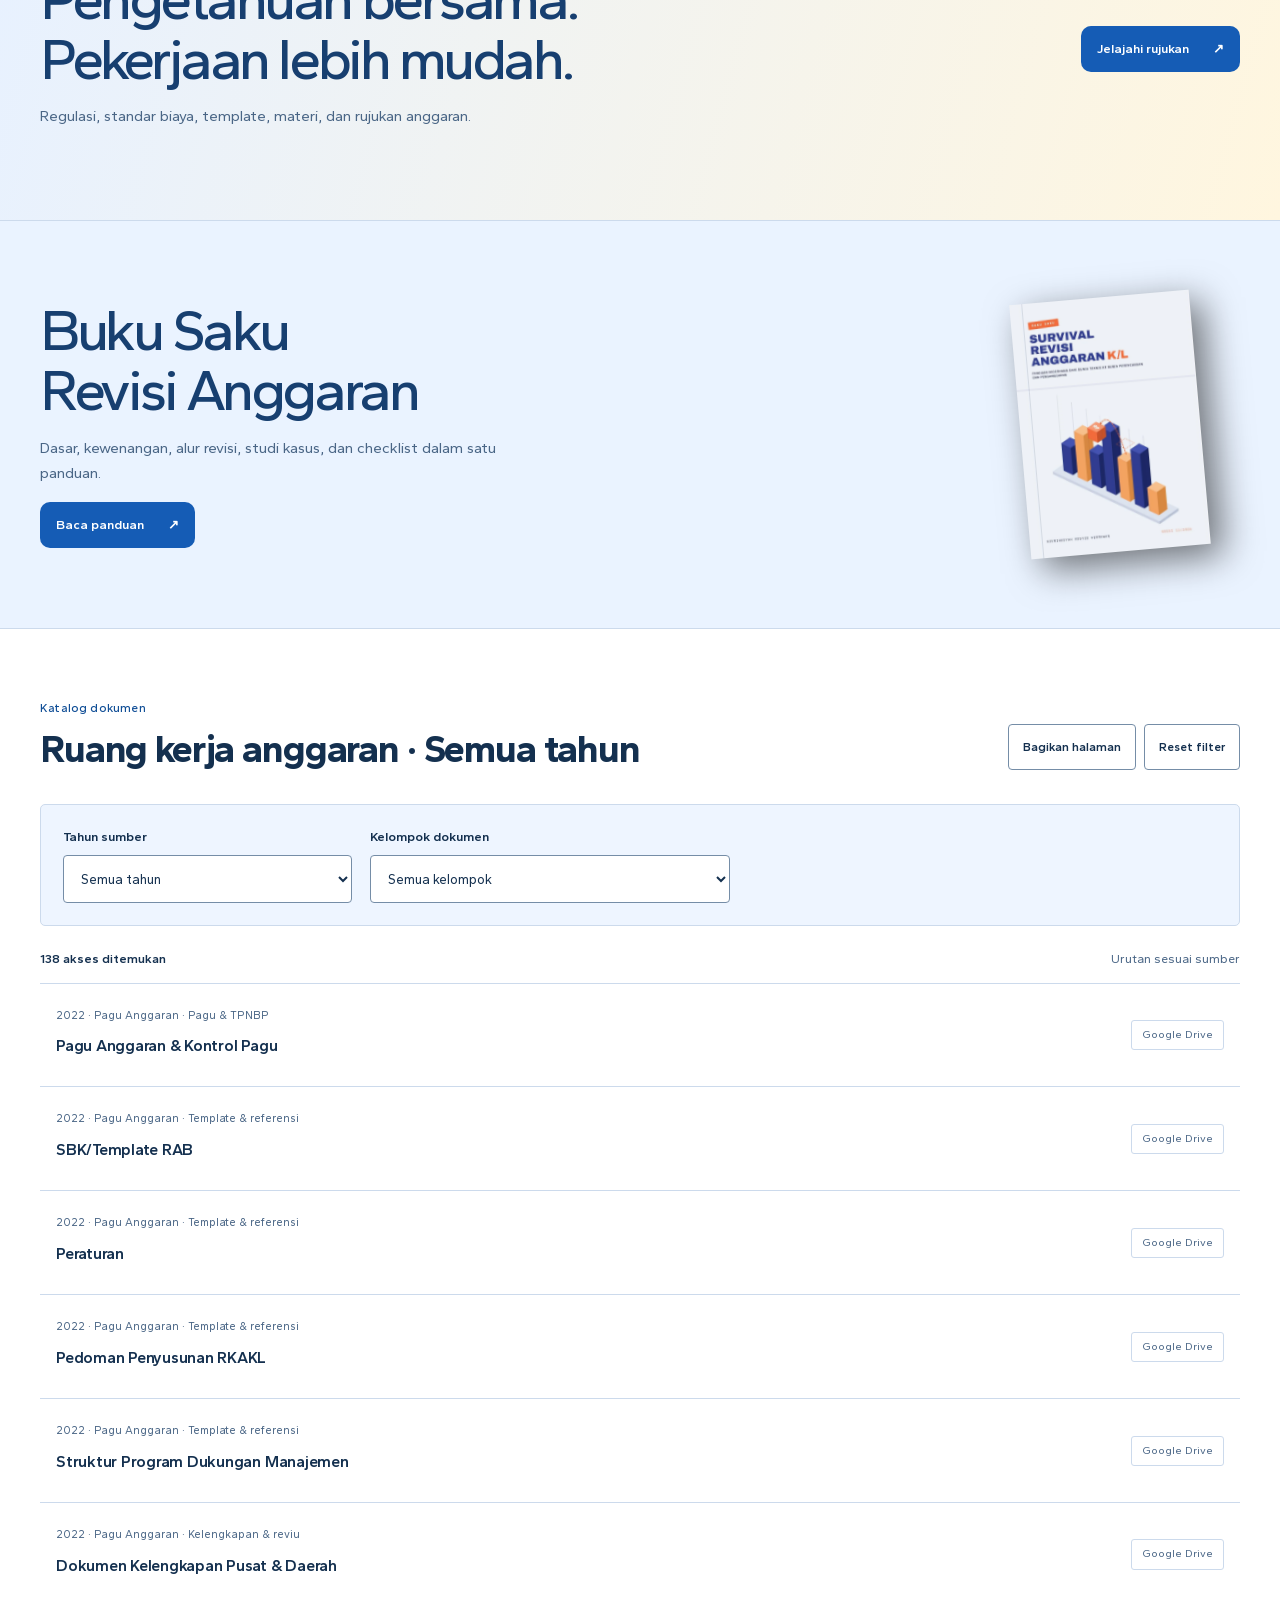
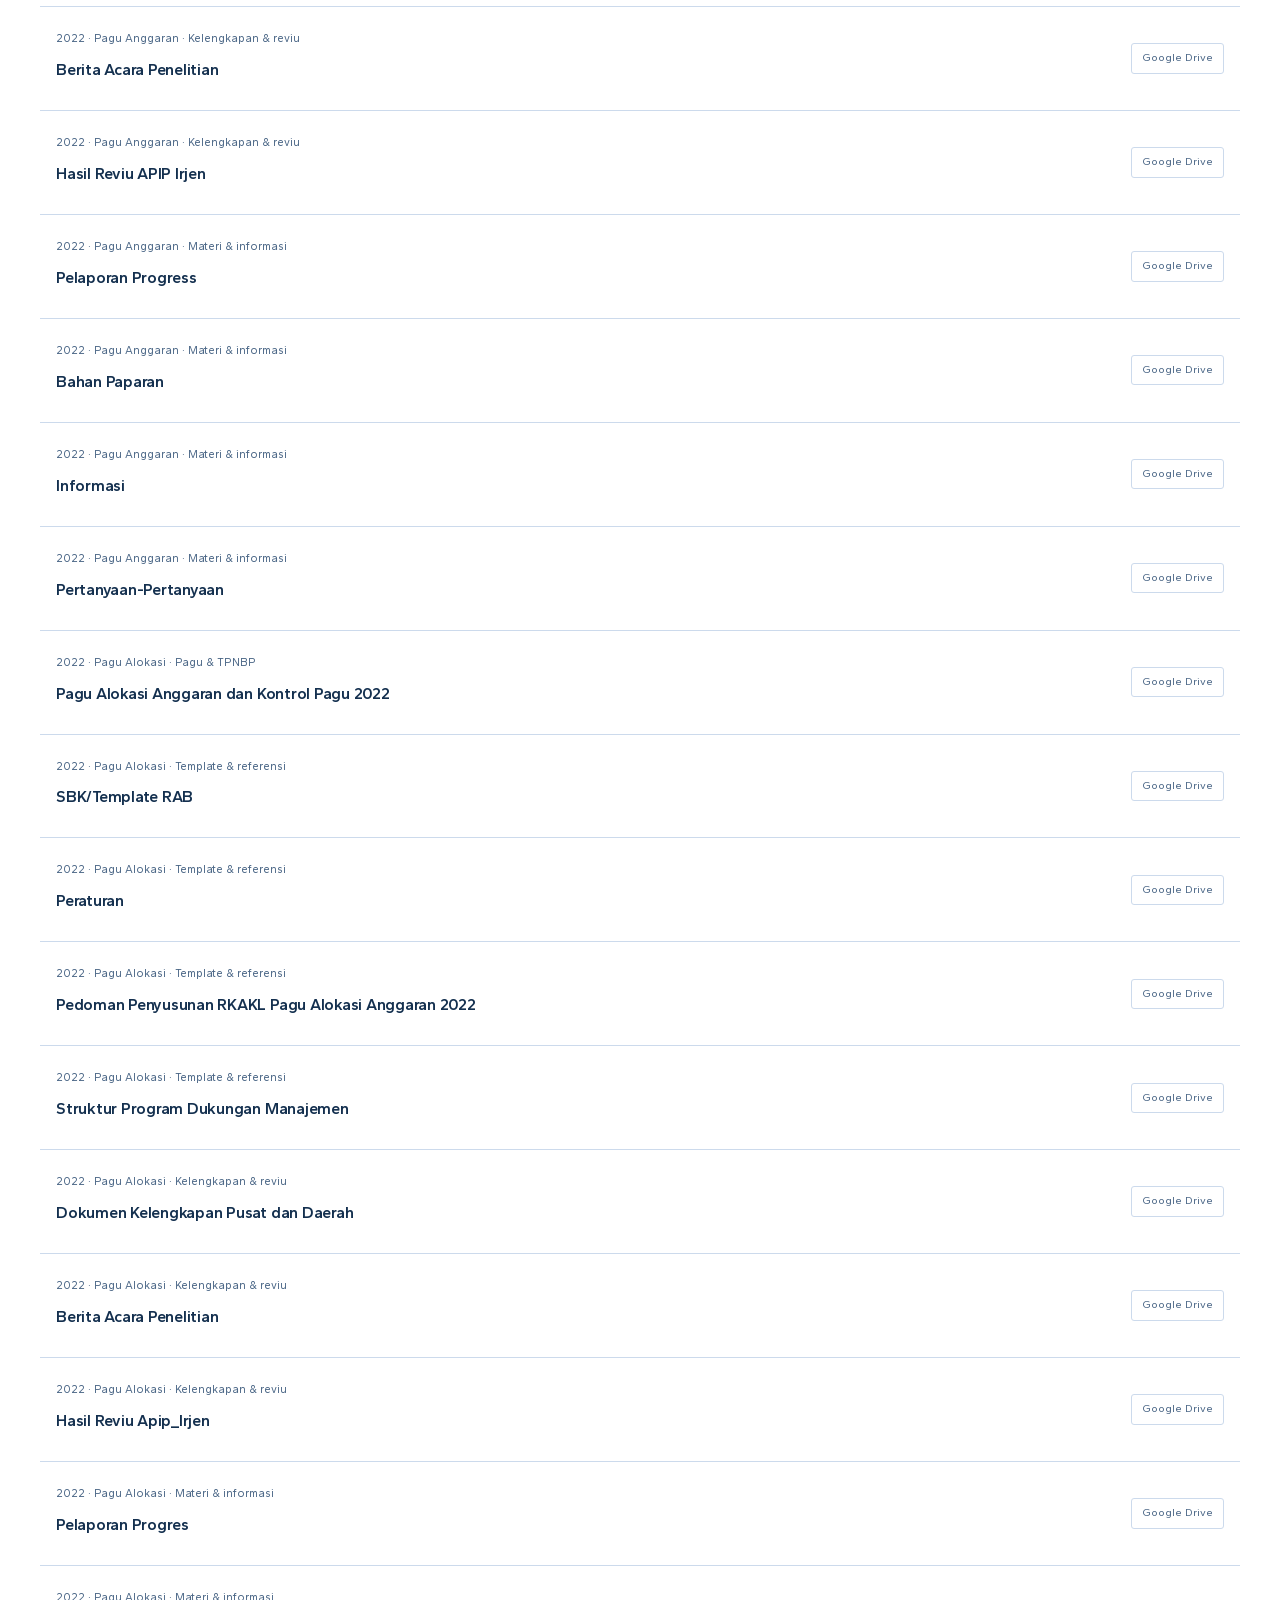
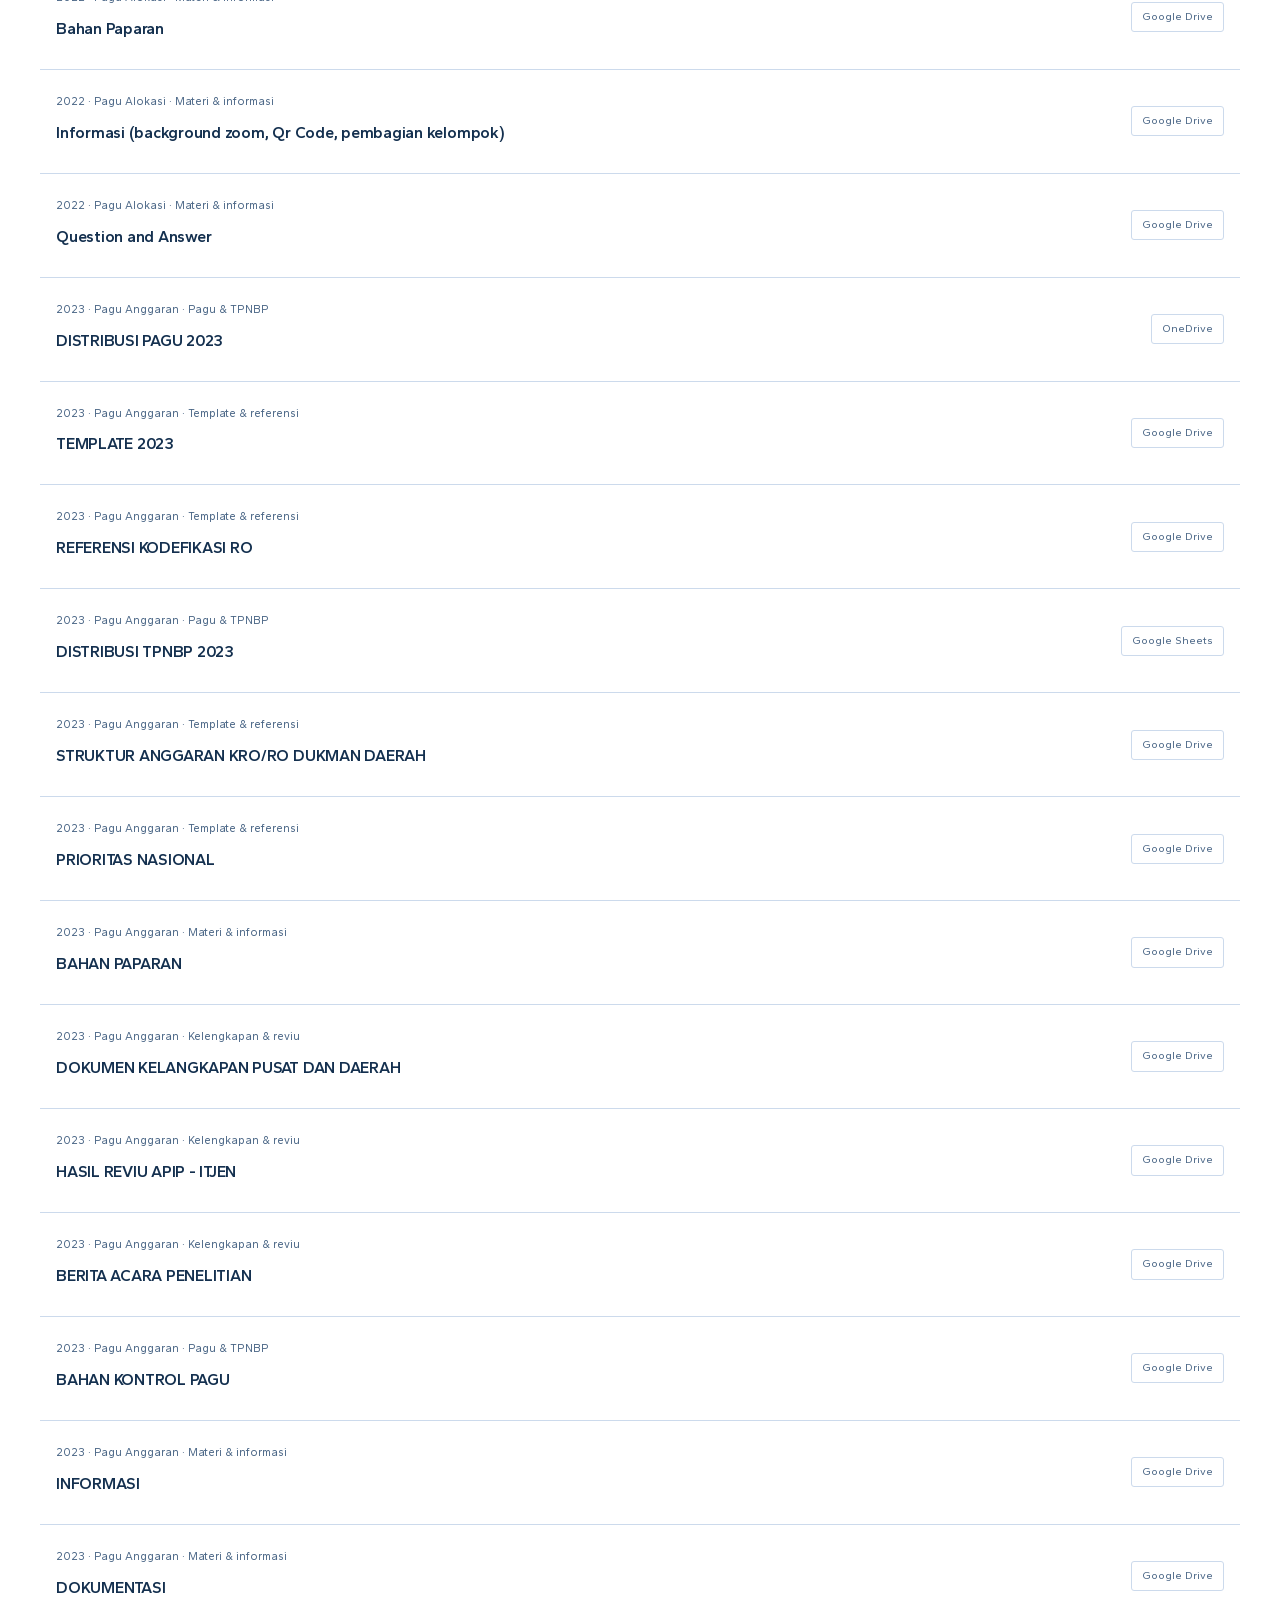
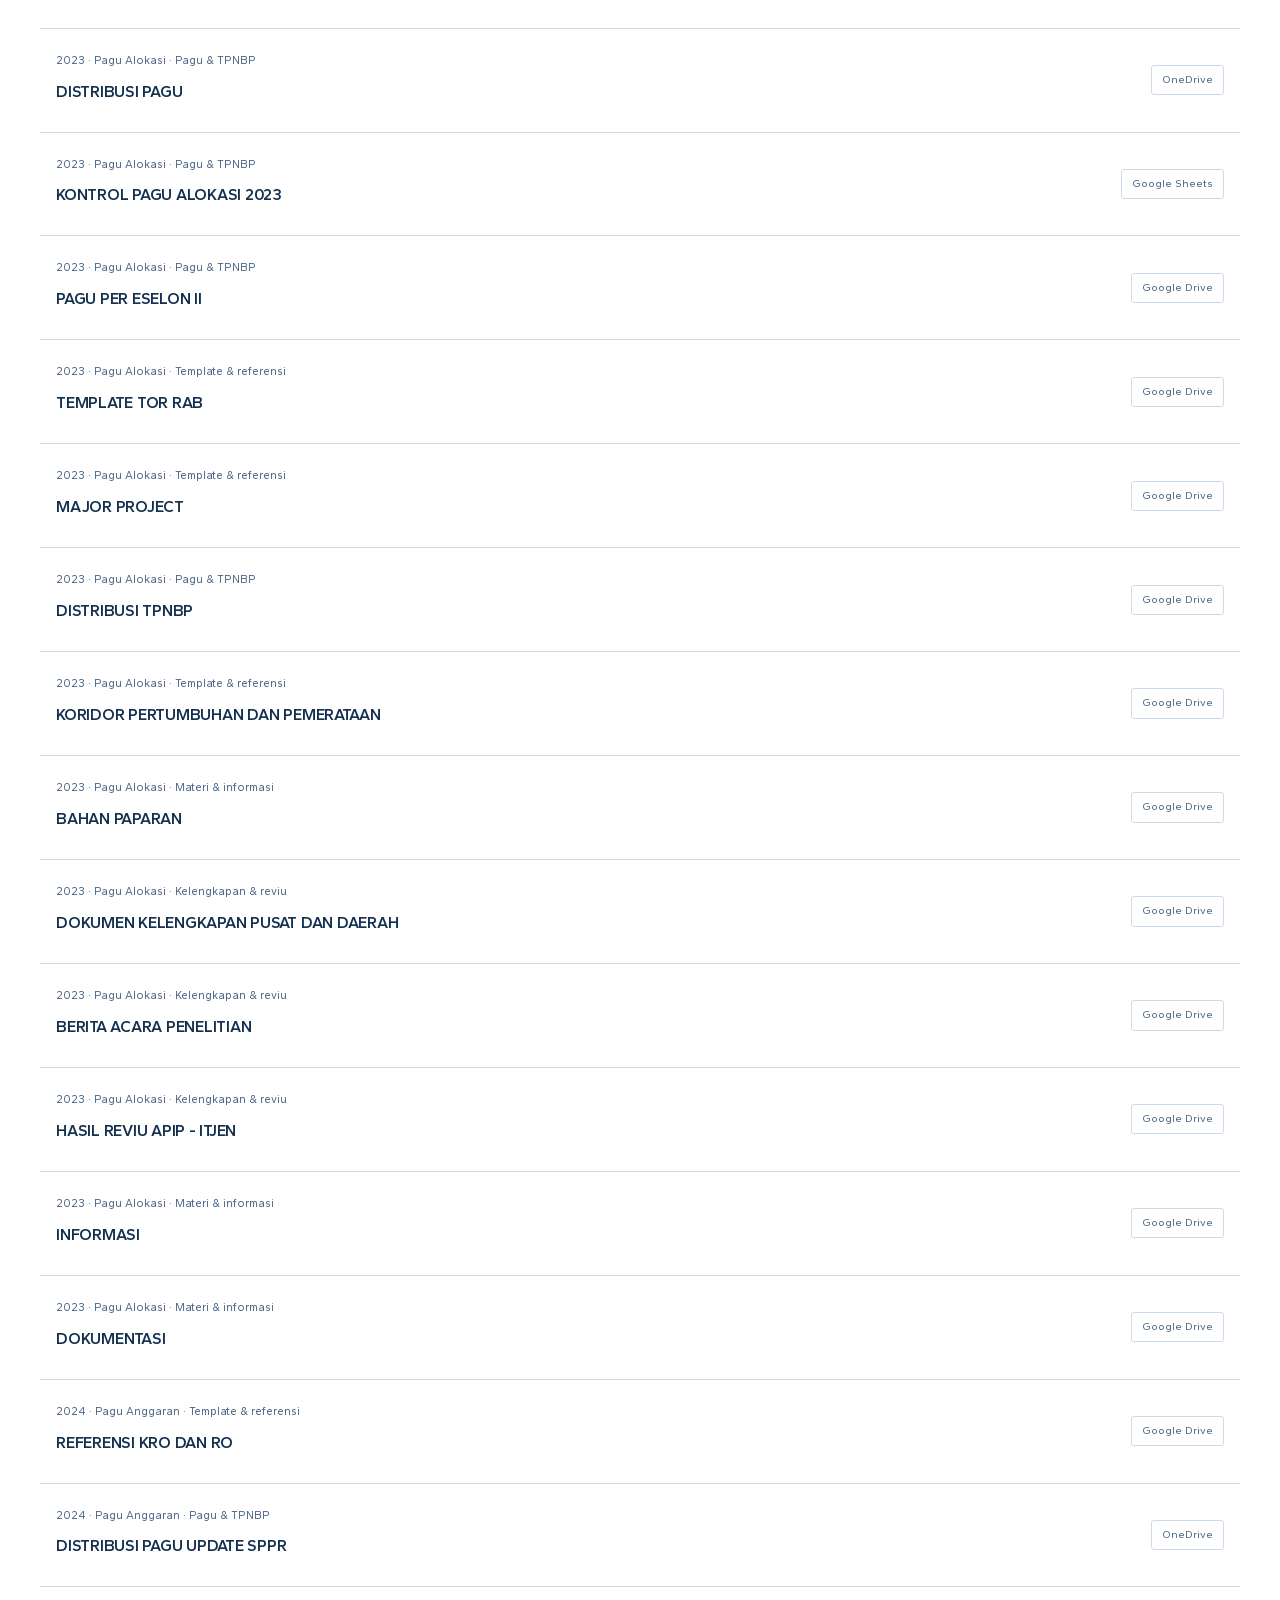
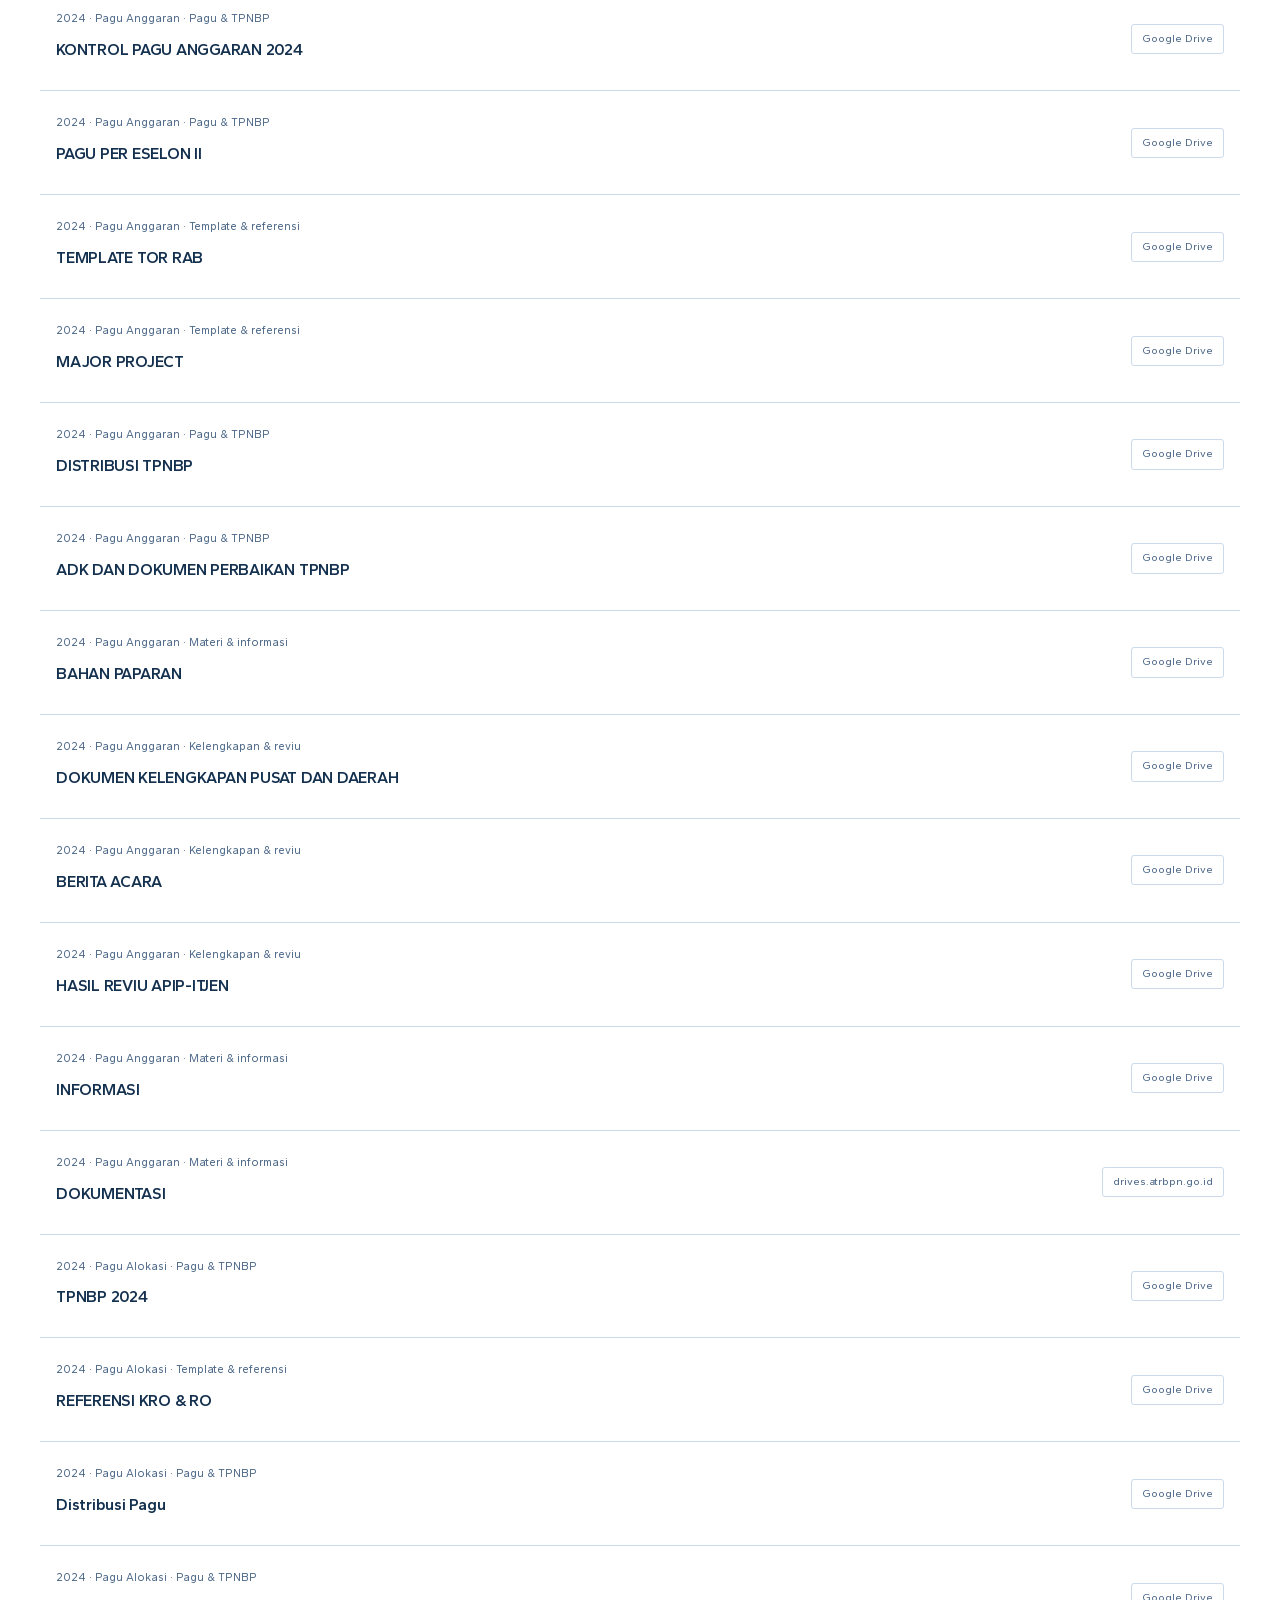
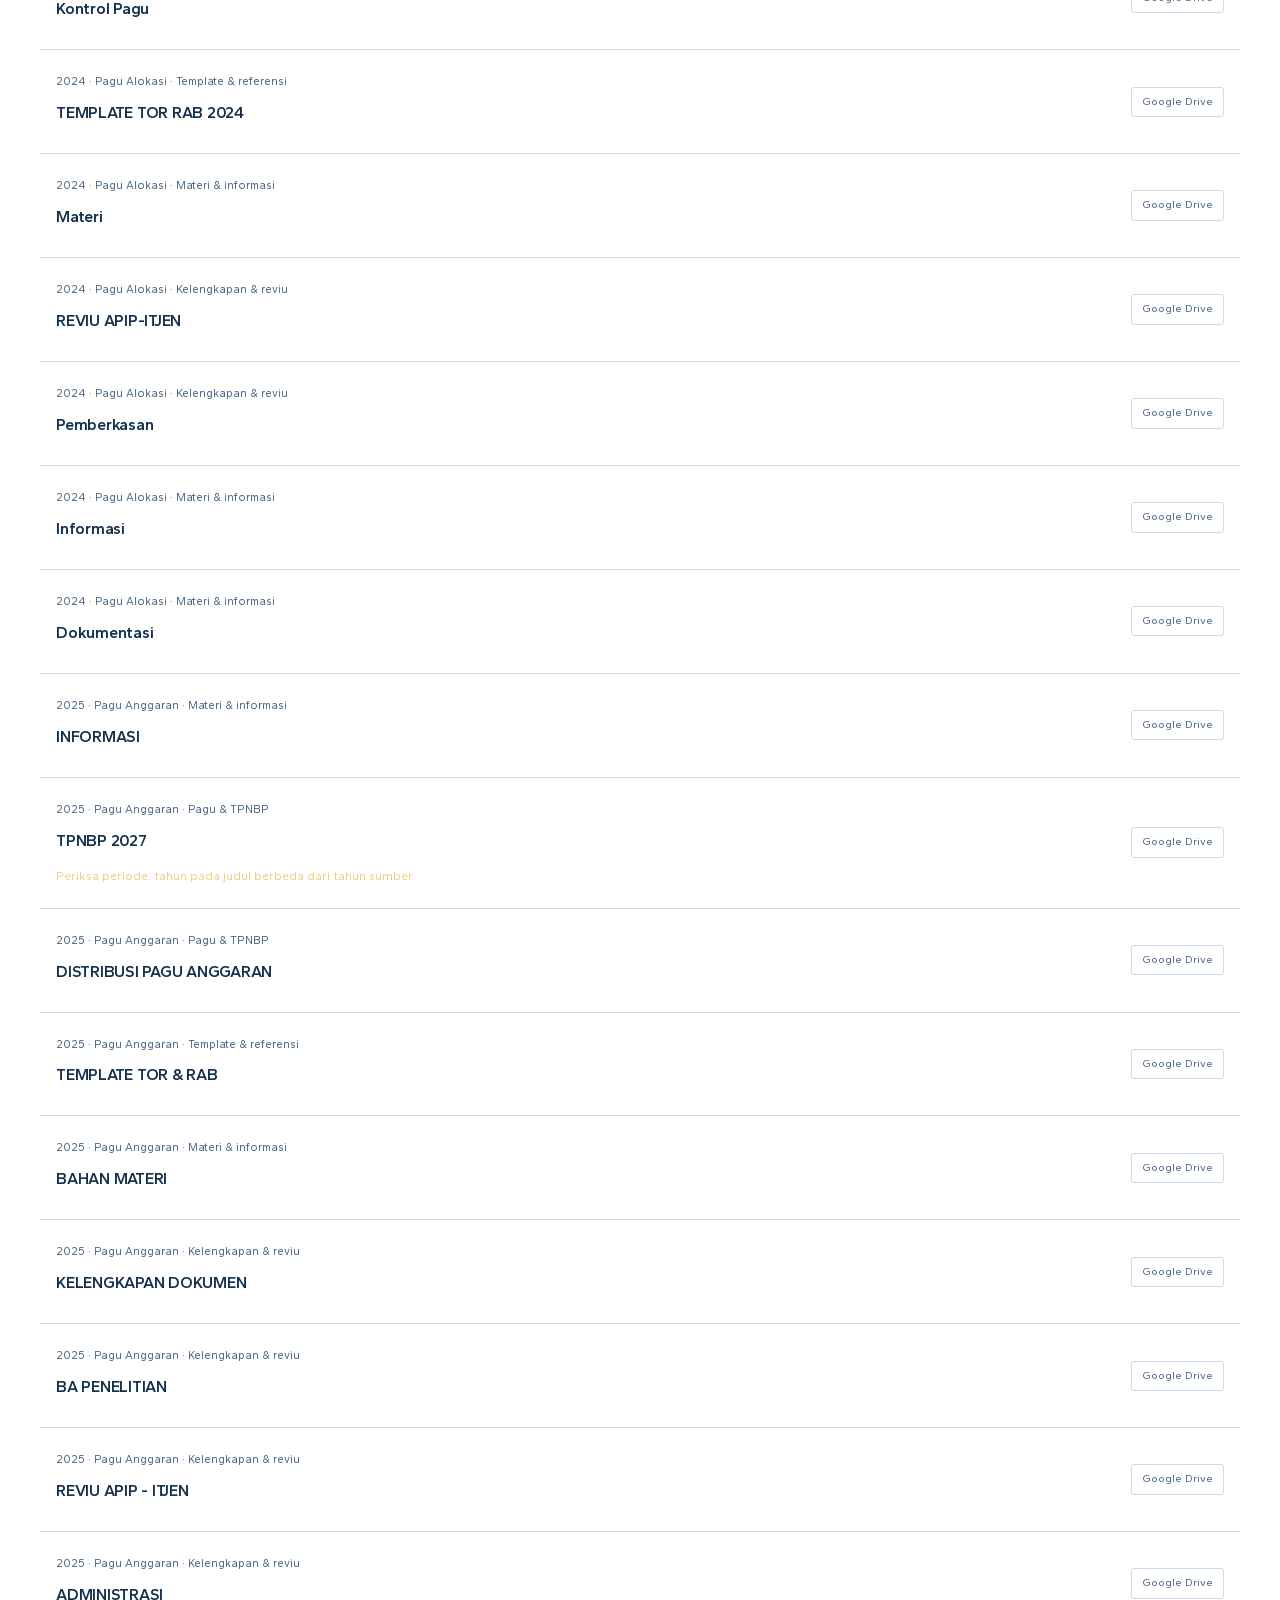
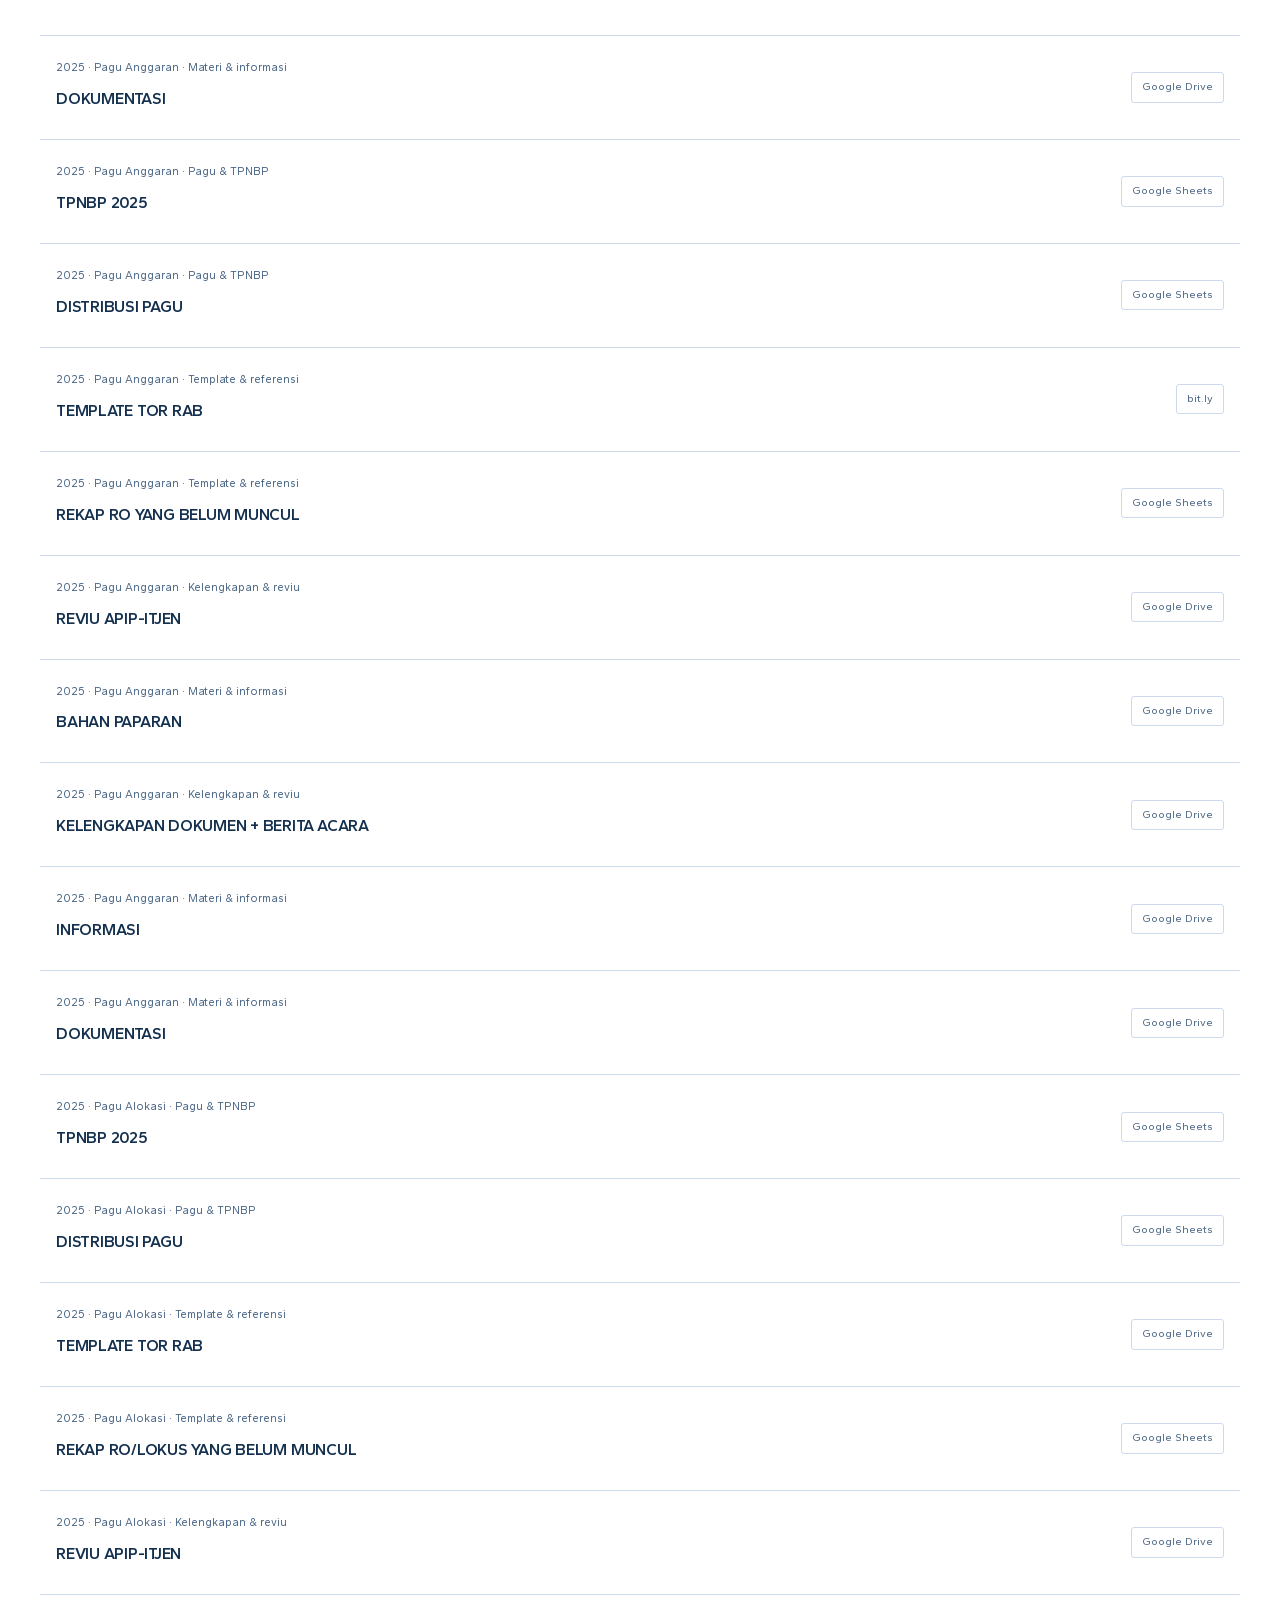
==== commit ff9110ab: "Add drawn map, hero entrance, deeper parallax, and scroll entrances - Map layers load inline so parc" ====
--- a/index.html
+++ b/index.html
@@ -13,6 +13,7 @@
   <meta property="og:url" content="https://siperi.id/">
   <title>SiPERI ATR/BPN | Penyusunan, Revisi, dan Realisasi Anggaran</title>
   <script>try{document.documentElement.dataset.theme=localStorage.getItem('siperi-theme')==='dark'?'dark':'light'}catch{document.documentElement.dataset.theme='light'}</script>
+  <script>(()=>{const r=document.documentElement;let reduce=false;try{reduce=matchMedia('(prefers-reduced-motion: reduce)').matches}catch{}r.classList.toggle('motion-ok',r.hasAttribute('data-force-motion')||!reduce)})()</script>
   <script type="application/ld+json">{"@context":"https://schema.org","@type":"WebSite","name":"SiPERI ATR/BPN","alternateName":"Sistem Informasi Penyusunan, Revisi, dan Realisasi Anggaran","url":"https://siperi.id/","inLanguage":"id"}</script>
   <link rel="stylesheet" href="styles.css?v=bdc94b6ed439">
   <script src="app.js?v=b451a958e68d" defer></script>
--- a/siklus.css
+++ b/siklus.css
@@ -23,14 +23,9 @@
 .map-layer { position: absolute; inset: -8% -4% -32%; background: center / cover no-repeat; }
 .map-far { background-image: url("peta-kontur.svg"); }
 .map-near { background-image: url("peta-persil.svg"); }
-@supports (animation-timeline: scroll()) {
-  @media (prefers-reduced-motion: no-preference) {
-    .is-home .map-layer { animation: siperi-map-drift linear both; animation-timeline: scroll(root); animation-range: 0 100vh; }
-    .is-home .map-far { --drift: 10vh; }
-    .is-home .map-near { --drift: 28vh; }
-  }
-}
-@keyframes siperi-map-drift { from { translate: 0 0; } to { translate: 0 var(--drift, 0); } }
+.map-layer svg { display: block; width: 100%; height: 100%; }
+/* Saat animasi diizinkan, peta menunggu versi inline agar dapat digambar dari kosong. */
+.motion-ok .map-layer:not(.is-static) { background-image: none; }
 
 /* Kartu Bulan ini menggantikan daftar akses cepat yang mengulang isi halaman. */
 .now-card { display: none; }
@@ -86,14 +81,66 @@
 .lane-links a:hover { text-decoration: underline; }
 .cycle-source { max-width: 80ch; margin: 28px 0 0; color: var(--muted); font-size: .82rem; line-height: 1.7; }
 
-@supports (animation-timeline: view()) {
-  @media (prefers-reduced-motion: no-preference) {
-    .period .lane { animation: siperi-lane-near linear both; animation-timeline: view(); animation-range: entry 0% entry 90%; }
-    .period .lane-next { animation-name: siperi-lane-far; }
-  }
+/* ---------- Gerak ----------
+   Semua gerak hanya berlaku dengan kelas .motion-ok di <html>: diberikan saat perangkat tidak meminta
+   gerak dikurangi (atau dipaksa di dummy). Tanpa kelas itu, setiap elemen tampil diam dan utuh. */
+@property --reveal { syntax: '<percentage>'; inherits: false; initial-value: 115%; }
+.cycle { overflow-x: clip; }
+.motion-ok .is-home .intro { --ease-out: cubic-bezier(.22, 1, .36, 1); }
+
+/* Peta tergambar: blok, persil, kontur, lalu jalan; persil emas menyala setelahnya. */
+.motion-ok .map-layer.is-inline .draw { stroke-dasharray: 1; stroke-dashoffset: 1; animation: siperi-draw 2.2s cubic-bezier(.45, .05, .2, 1) forwards; }
+.motion-ok .map-layer.is-inline .d-contour { animation-duration: 3.4s; }
+.motion-ok .map-layer.is-inline .d-parcels { animation-duration: 3s; animation-delay: .5s; }
+.motion-ok .map-layer.is-inline .d-road { animation-duration: 1.6s; animation-delay: 1s; }
+.motion-ok .map-layer.is-inline .road-mark { opacity: 0; animation: siperi-fade 1s ease-out 2.2s forwards; }
+.motion-ok .map-layer.is-inline .gold { opacity: 0; animation: siperi-fade 1.2s ease-out 2.4s forwards, siperi-glow 5s ease-in-out 3.6s infinite; }
+@keyframes siperi-draw { to { stroke-dashoffset: 0; } }
+@keyframes siperi-fade { to { opacity: 1; } }
+@keyframes siperi-glow { 0%, 100% { fill-opacity: .16; } 50% { fill-opacity: .34; } }
+
+/* Parallax: --hero-p (0 sampai 1) dari siklus.js. Lapisan jauh bergerak pelan, lapisan dekat cepat dan membesar,
+   teks naik sedikit lebih cepat dari gulir sehingga terasa ada kedalaman. */
+.motion-ok .is-home .map-far { transform: translate3d(0, calc(var(--hero-p, 0) * 16vh), 0) scale(calc(1 + var(--hero-p, 0) * .06)); will-change: transform; }
+.motion-ok .is-home .map-near { transform: translate3d(0, calc(var(--hero-p, 0) * 38vh), 0) scale(calc(1 + var(--hero-p, 0) * .14)); will-change: transform; }
+.motion-ok .is-home .intro h1, .motion-ok .is-home .intro > p:not(.eyebrow) { translate: 0 calc(var(--hero-p, 0) * -7vh); }
+.motion-ok .is-home .now-card { translate: 0 calc(var(--hero-p, 0) * -3vh); }
+
+/* Pembuka hero: judul tersingkap dari atas ke bawah, lalu paragraf, kartu Bulan ini, dan petunjuk gulir. */
+.motion-ok .is-home .intro h1 {
+  -webkit-mask-image: linear-gradient(180deg, #000 calc(var(--reveal) - 15%), transparent var(--reveal));
+  mask-image: linear-gradient(180deg, #000 calc(var(--reveal) - 15%), transparent var(--reveal));
+  animation: siperi-reveal 1.4s var(--ease-out) .15s both;
 }
-@keyframes siperi-lane-near { from { opacity: .15; translate: 0 28px; } }
-@keyframes siperi-lane-far { from { opacity: .15; translate: 0 64px; } }
+.motion-ok .is-home .intro > p:not(.eyebrow) { animation: siperi-rise .9s var(--ease-out) .6s both; }
+.motion-ok .is-home .now-card:not([hidden]) { animation: siperi-card-in 1.1s var(--ease-out) .45s both; }
+.motion-ok .is-home .scroll-cue { animation: siperi-fade-up .7s ease-out 1.4s both; }
+@keyframes siperi-reveal { from { --reveal: 0%; transform: translateY(22px); } to { --reveal: 115%; transform: none; } }
+@keyframes siperi-rise { from { opacity: 0; transform: translateY(18px); } }
+@keyframes siperi-card-in { from { opacity: 0; transform: translateX(48px) rotate(2deg); } }
+@keyframes siperi-fade-up { from { opacity: 0; transform: translate(-50%, 10px); } to { opacity: 1; transform: translate(-50%, 0); } }
+
+/* Siklus: judul tersingkap, lalu tiap periode masuk; jalur tahun berjalan dari kiri, tahun depan dari kanan. */
+.motion-ok .cycle-head h2 {
+  -webkit-mask-image: linear-gradient(180deg, #000 calc(var(--reveal) - 15%), transparent var(--reveal));
+  mask-image: linear-gradient(180deg, #000 calc(var(--reveal) - 15%), transparent var(--reveal));
+}
+.motion-ok .cycle-head:not(.is-in) h2 { --reveal: 0%; }
+.motion-ok .cycle-head.is-in h2 { animation: siperi-reveal 1.2s cubic-bezier(.22, 1, .36, 1) both; }
+.motion-ok .cycle-head p { transition: opacity .9s ease .3s, transform .9s cubic-bezier(.22, 1, .36, 1) .3s; }
+.motion-ok .cycle-head:not(.is-in) p { opacity: 0; transform: translateY(20px); }
+.motion-ok .period .lane, .motion-ok .period .period-month { transition: opacity .8s ease, transform 1s cubic-bezier(.22, 1, .36, 1), color .3s ease; }
+.motion-ok .period .lane-now { transition-delay: .1s; }
+.motion-ok .period .lane-next { transition-delay: .22s; }
+.motion-ok .period:not(.is-in) .period-month { opacity: 0; transform: translateY(18px); }
+.motion-ok .period:not(.is-in) .lane-now { opacity: 0; transform: translateX(-64px); }
+.motion-ok .period:not(.is-in) .lane-next { opacity: 0; transform: translateX(64px); }
+.motion-ok .period.is-active .period-month::before { animation: siperi-pulse 2.2s ease-out infinite; }
+@keyframes siperi-pulse { 0% { box-shadow: 0 0 0 0 color-mix(in srgb, var(--lane-now) 55%, transparent); } 100% { box-shadow: 0 0 0 14px transparent; } }
+
+/* Panel aplikasi naik dan membesar halus saat terlihat. */
+.motion-ok .app-showcase { transition: opacity .9s ease, transform 1.1s cubic-bezier(.22, 1, .36, 1); }
+.motion-ok .app-showcase:not(.is-in) { opacity: 0; transform: translateY(56px) scale(.96); }
 
 /* Ikon judul di beranda tidak lagi diberi label kecil di atasnya. */
 .book-shortcut > span:first-child > small { display: none; }
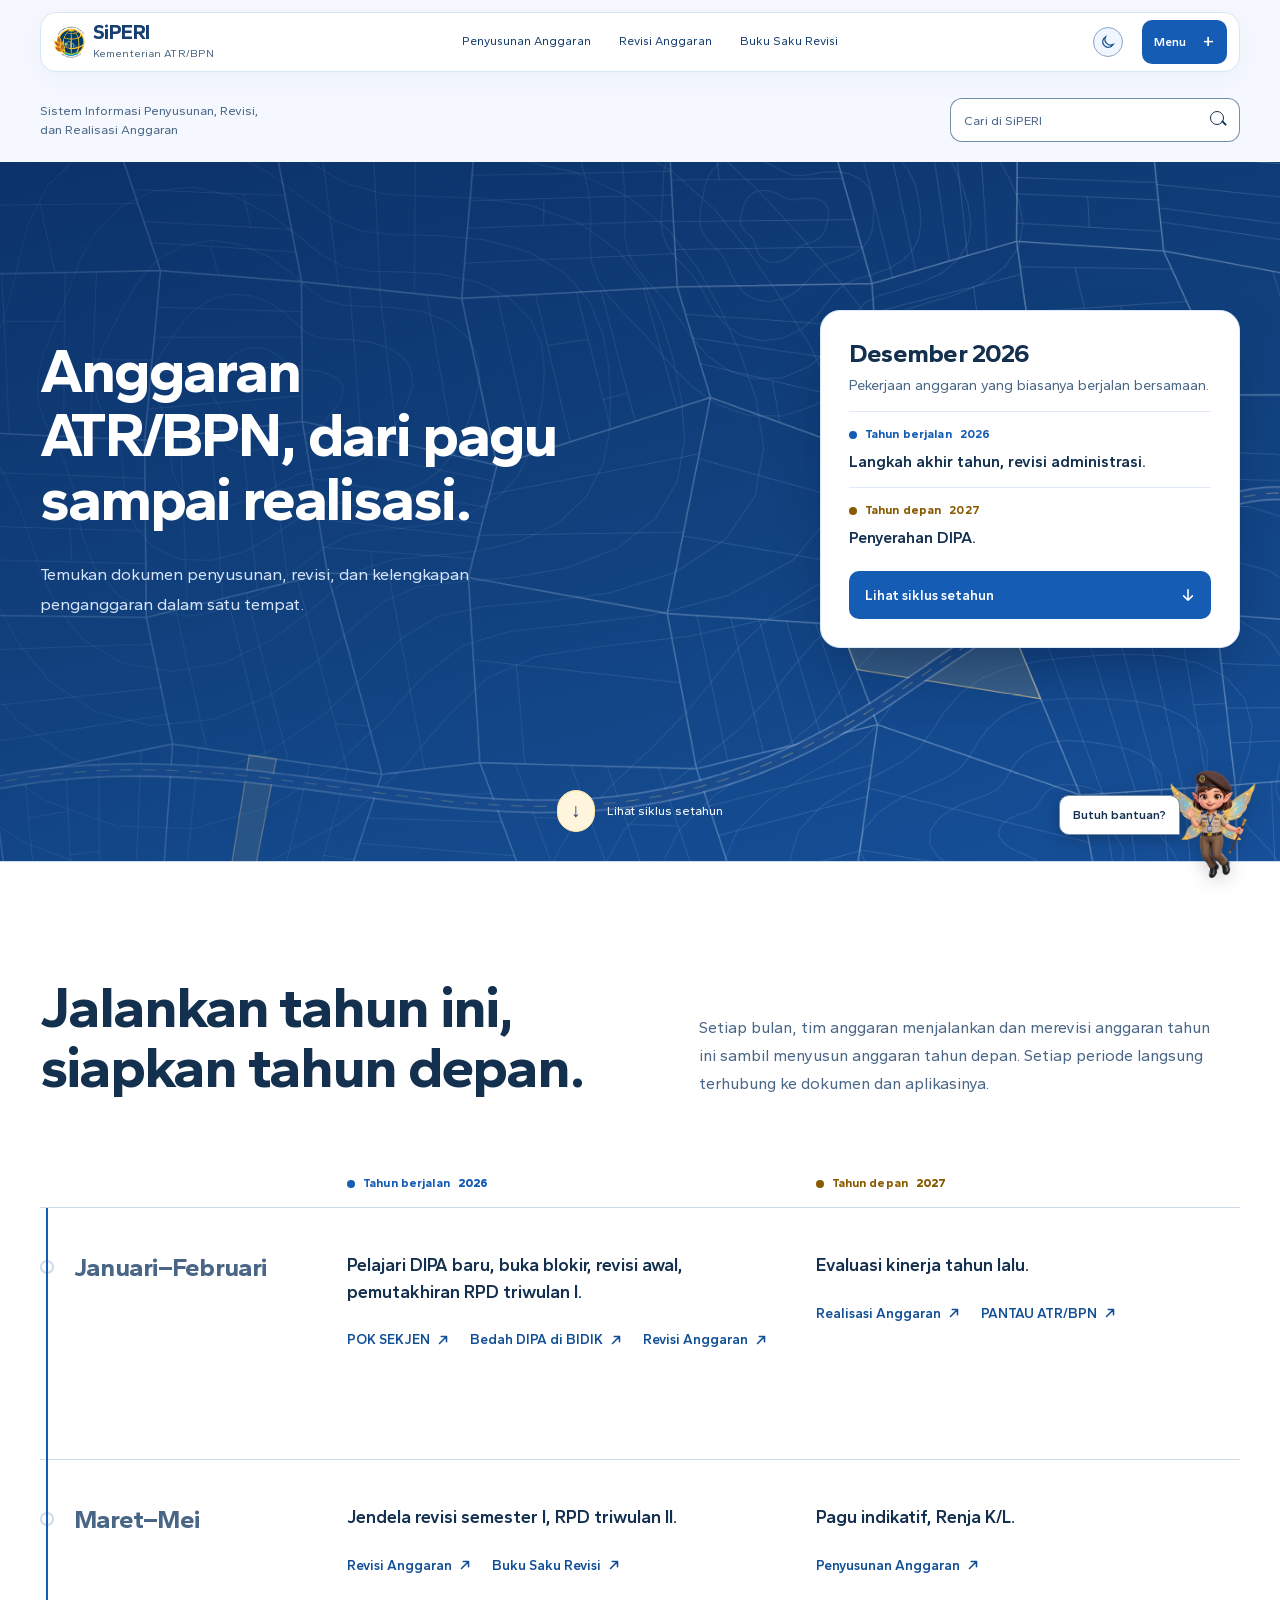
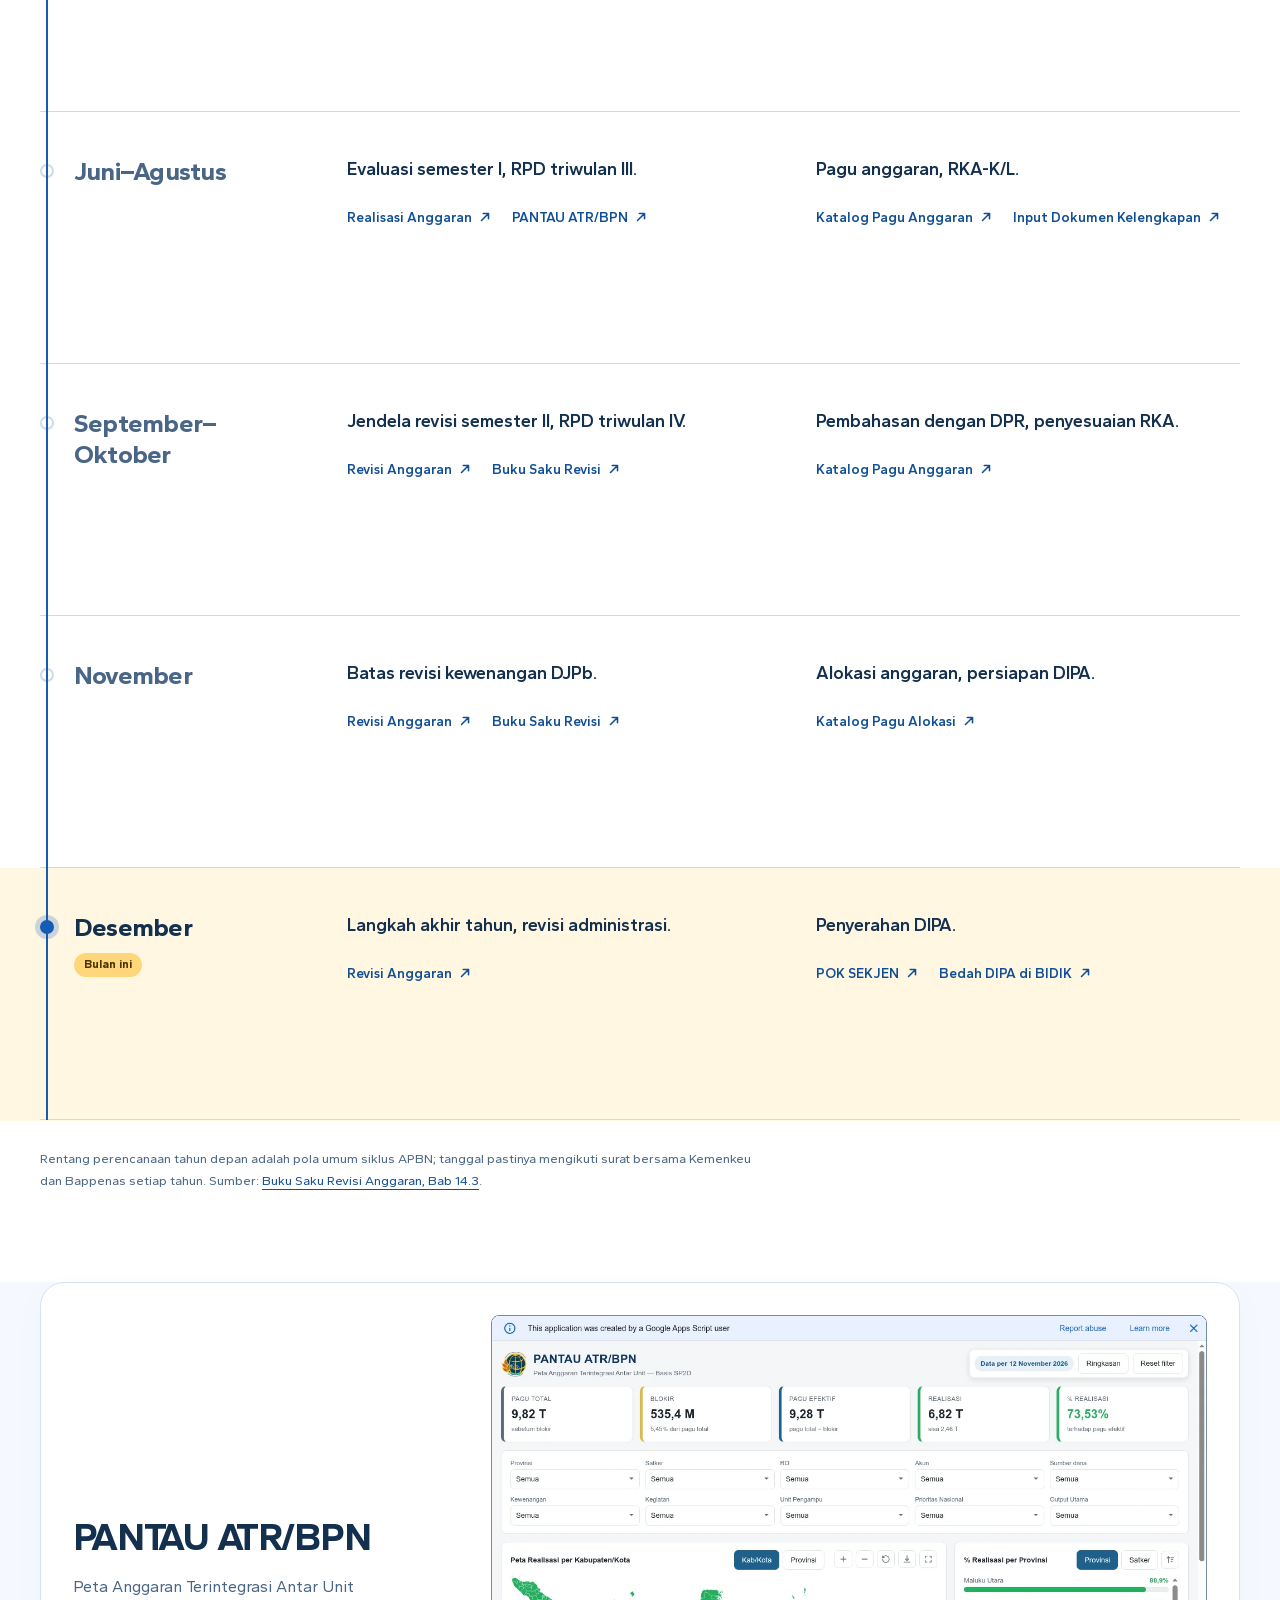
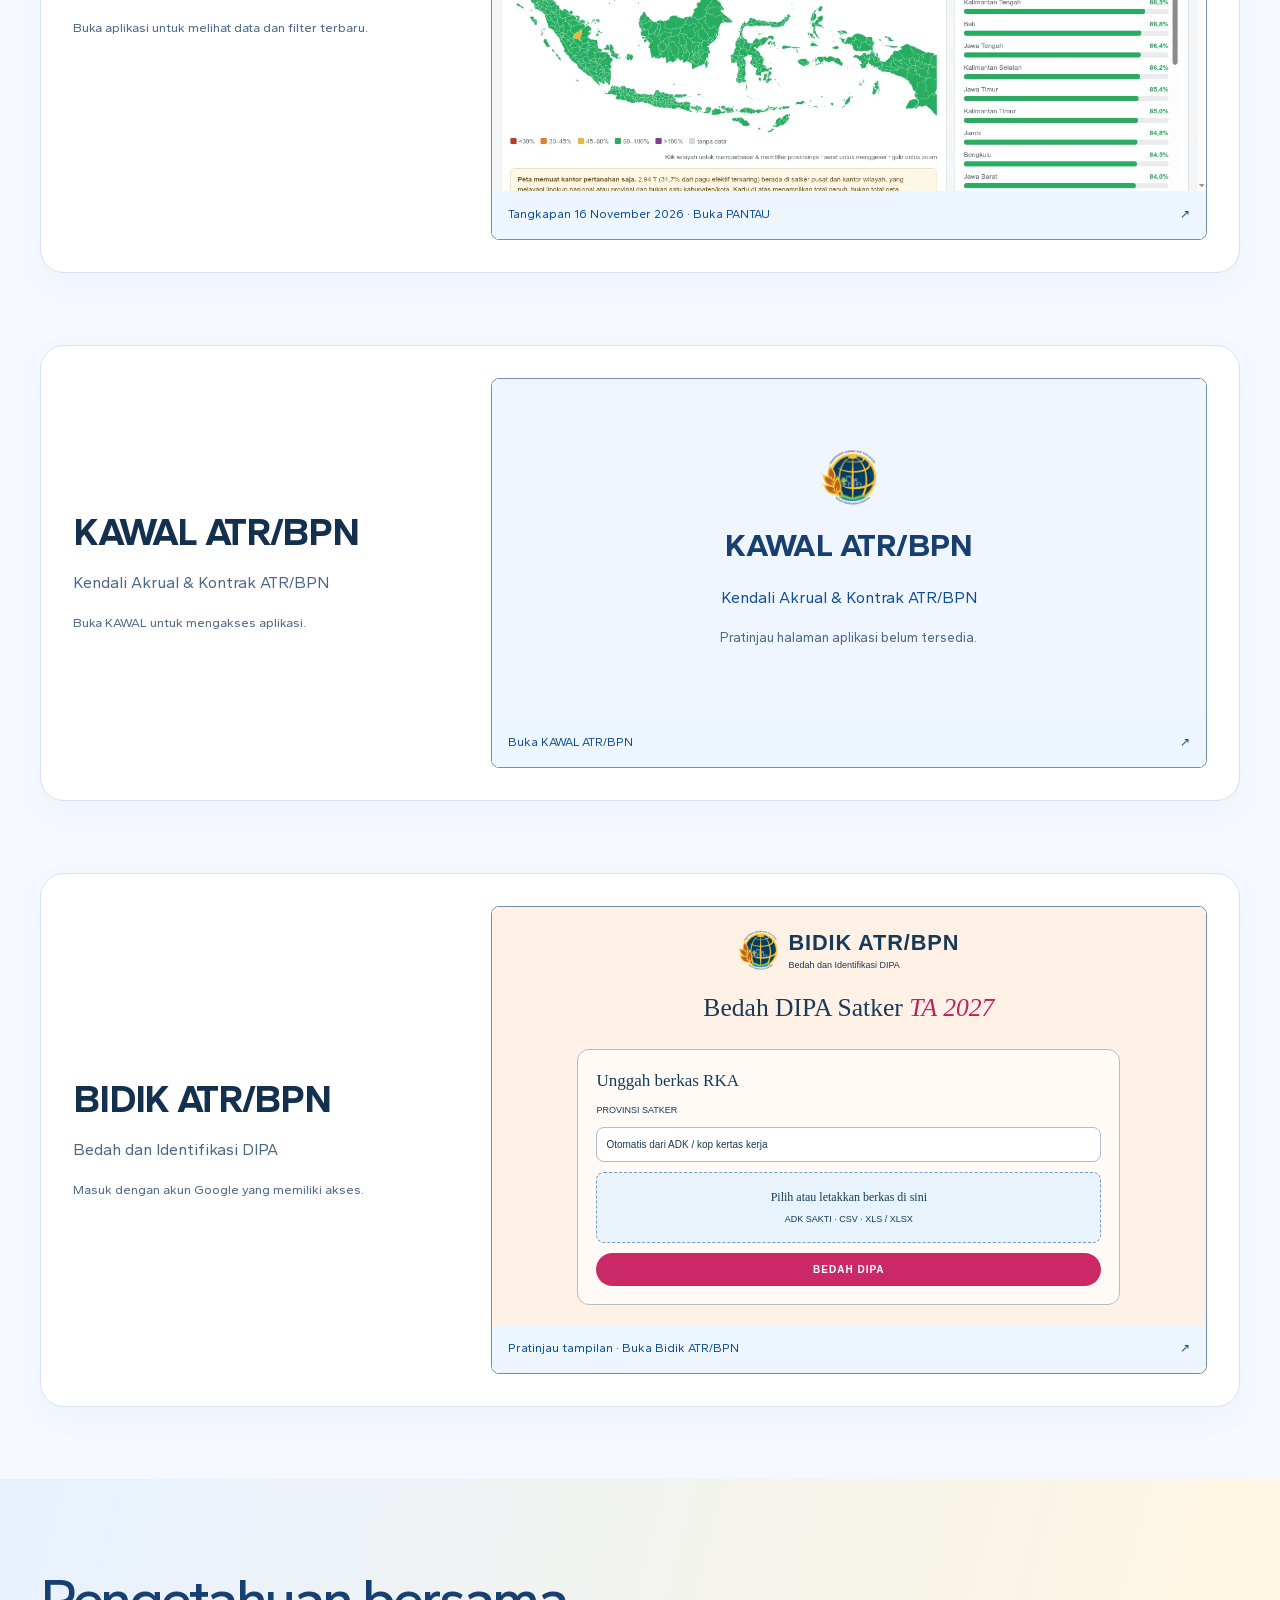
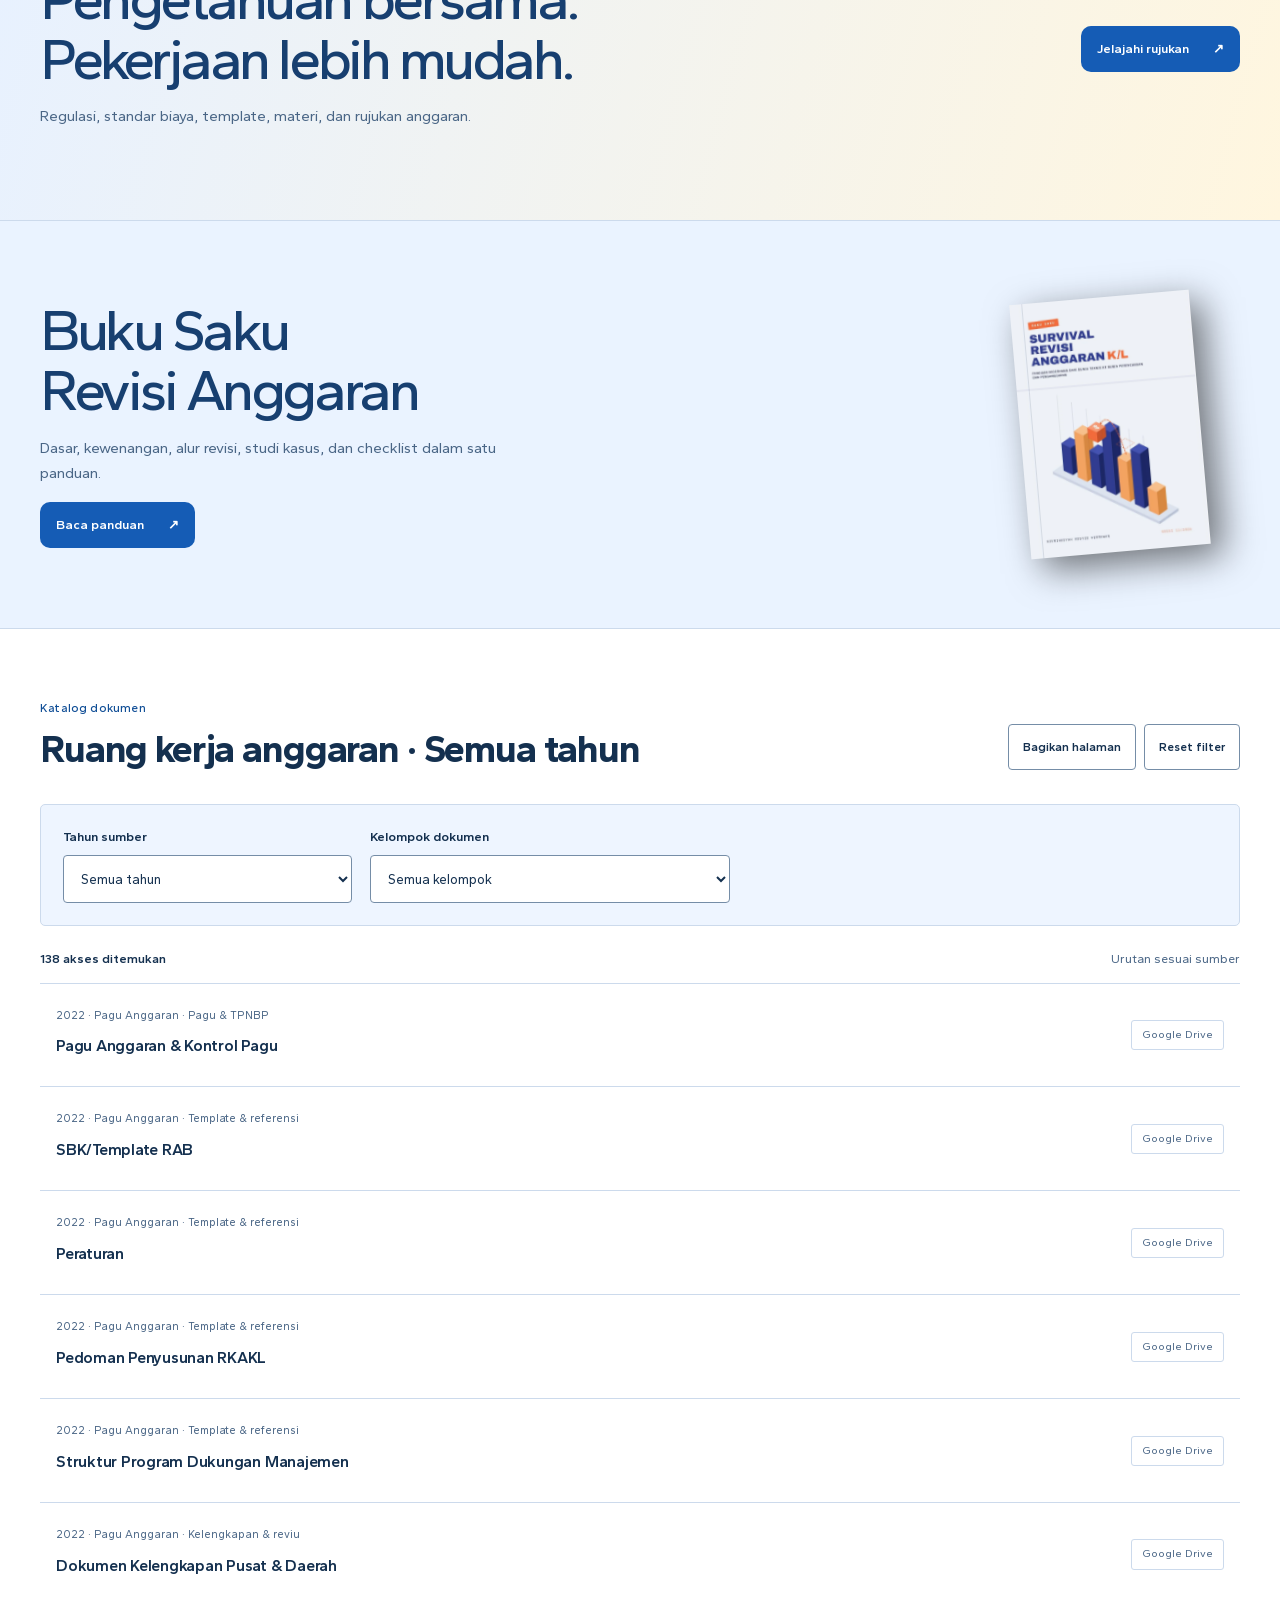
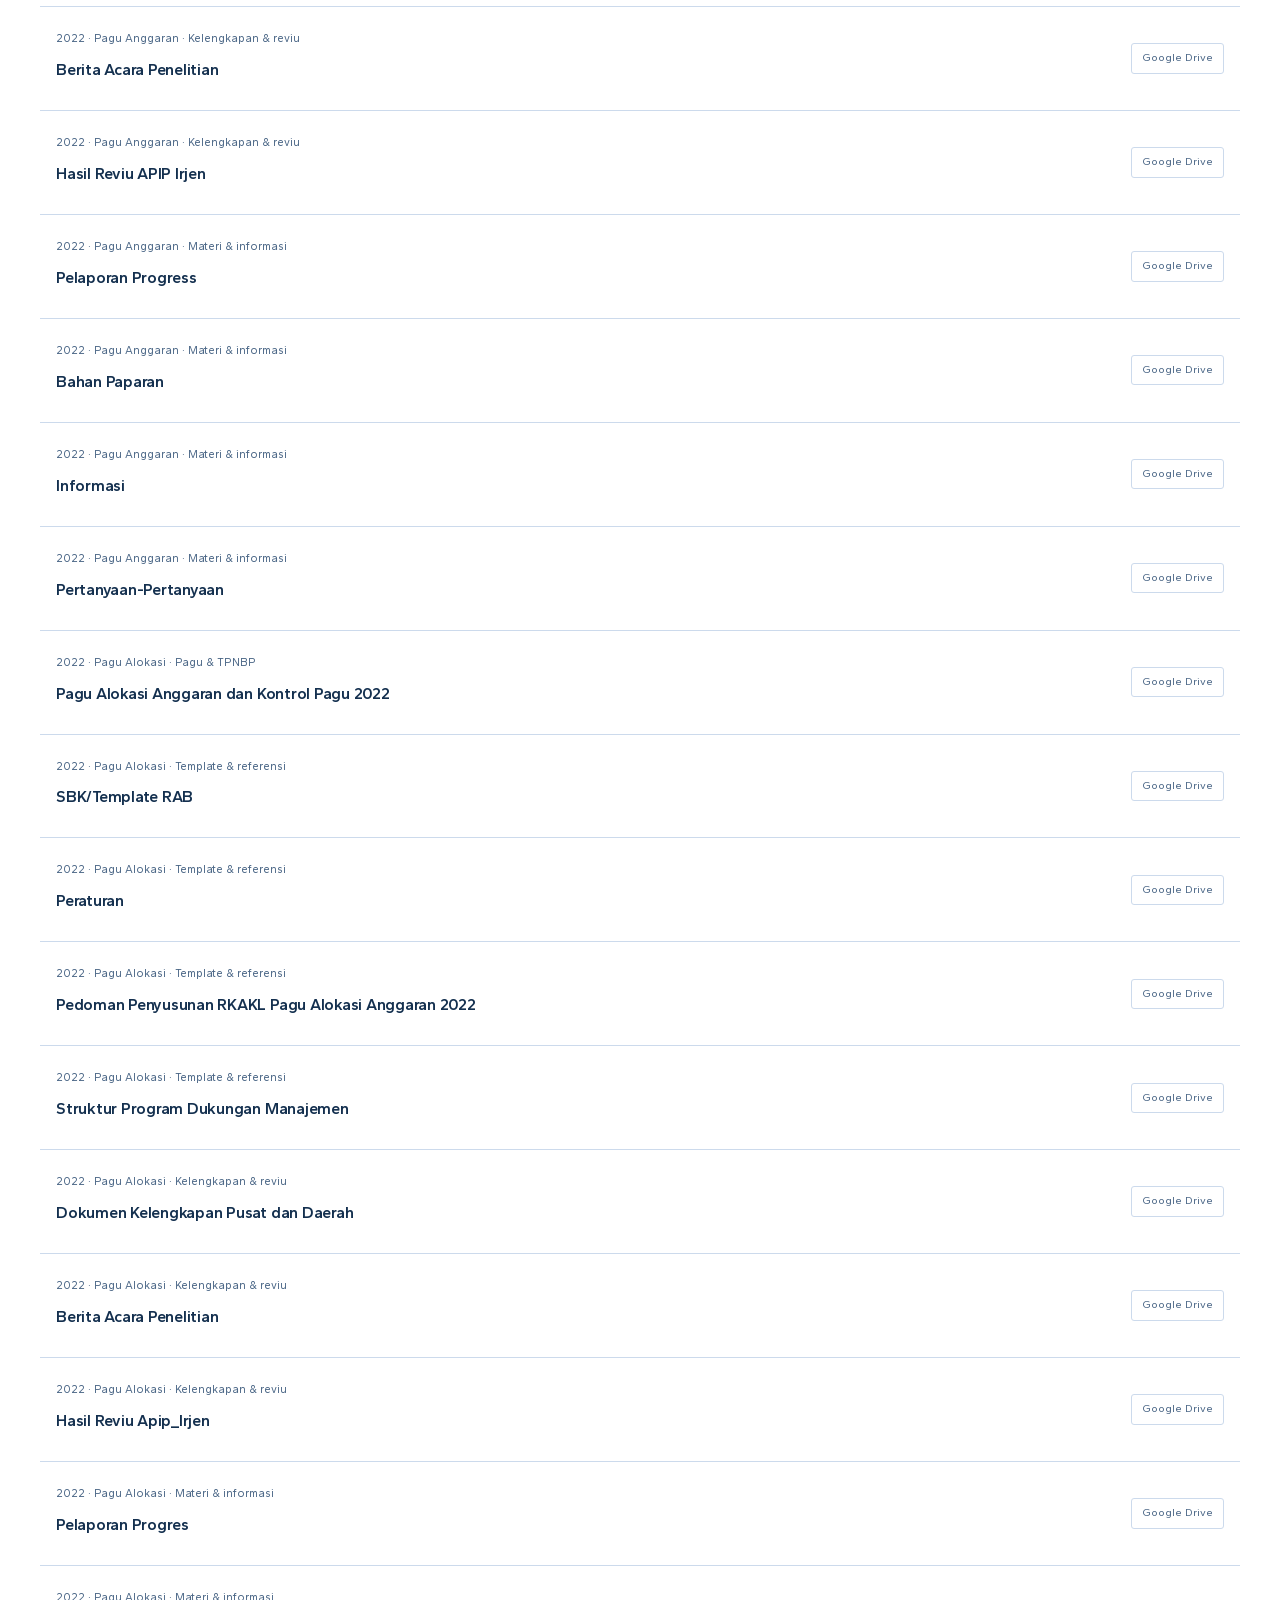
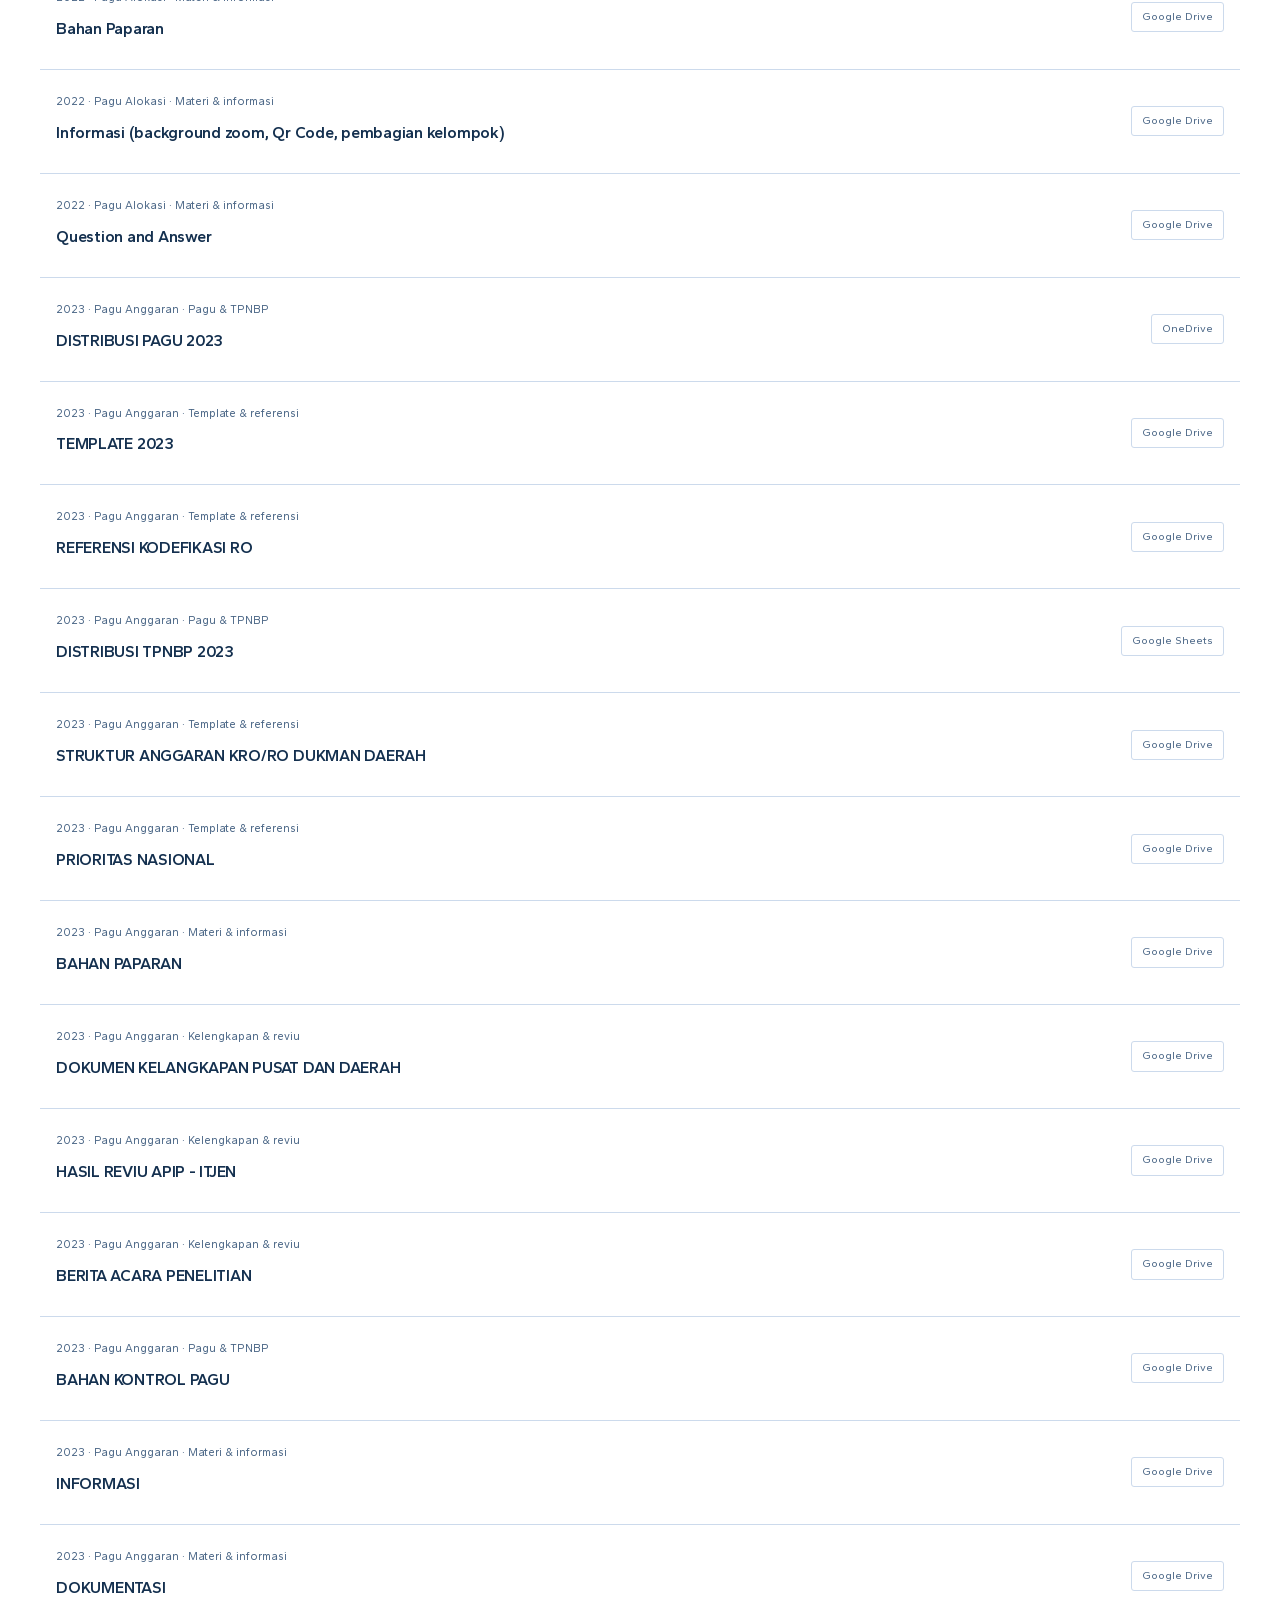
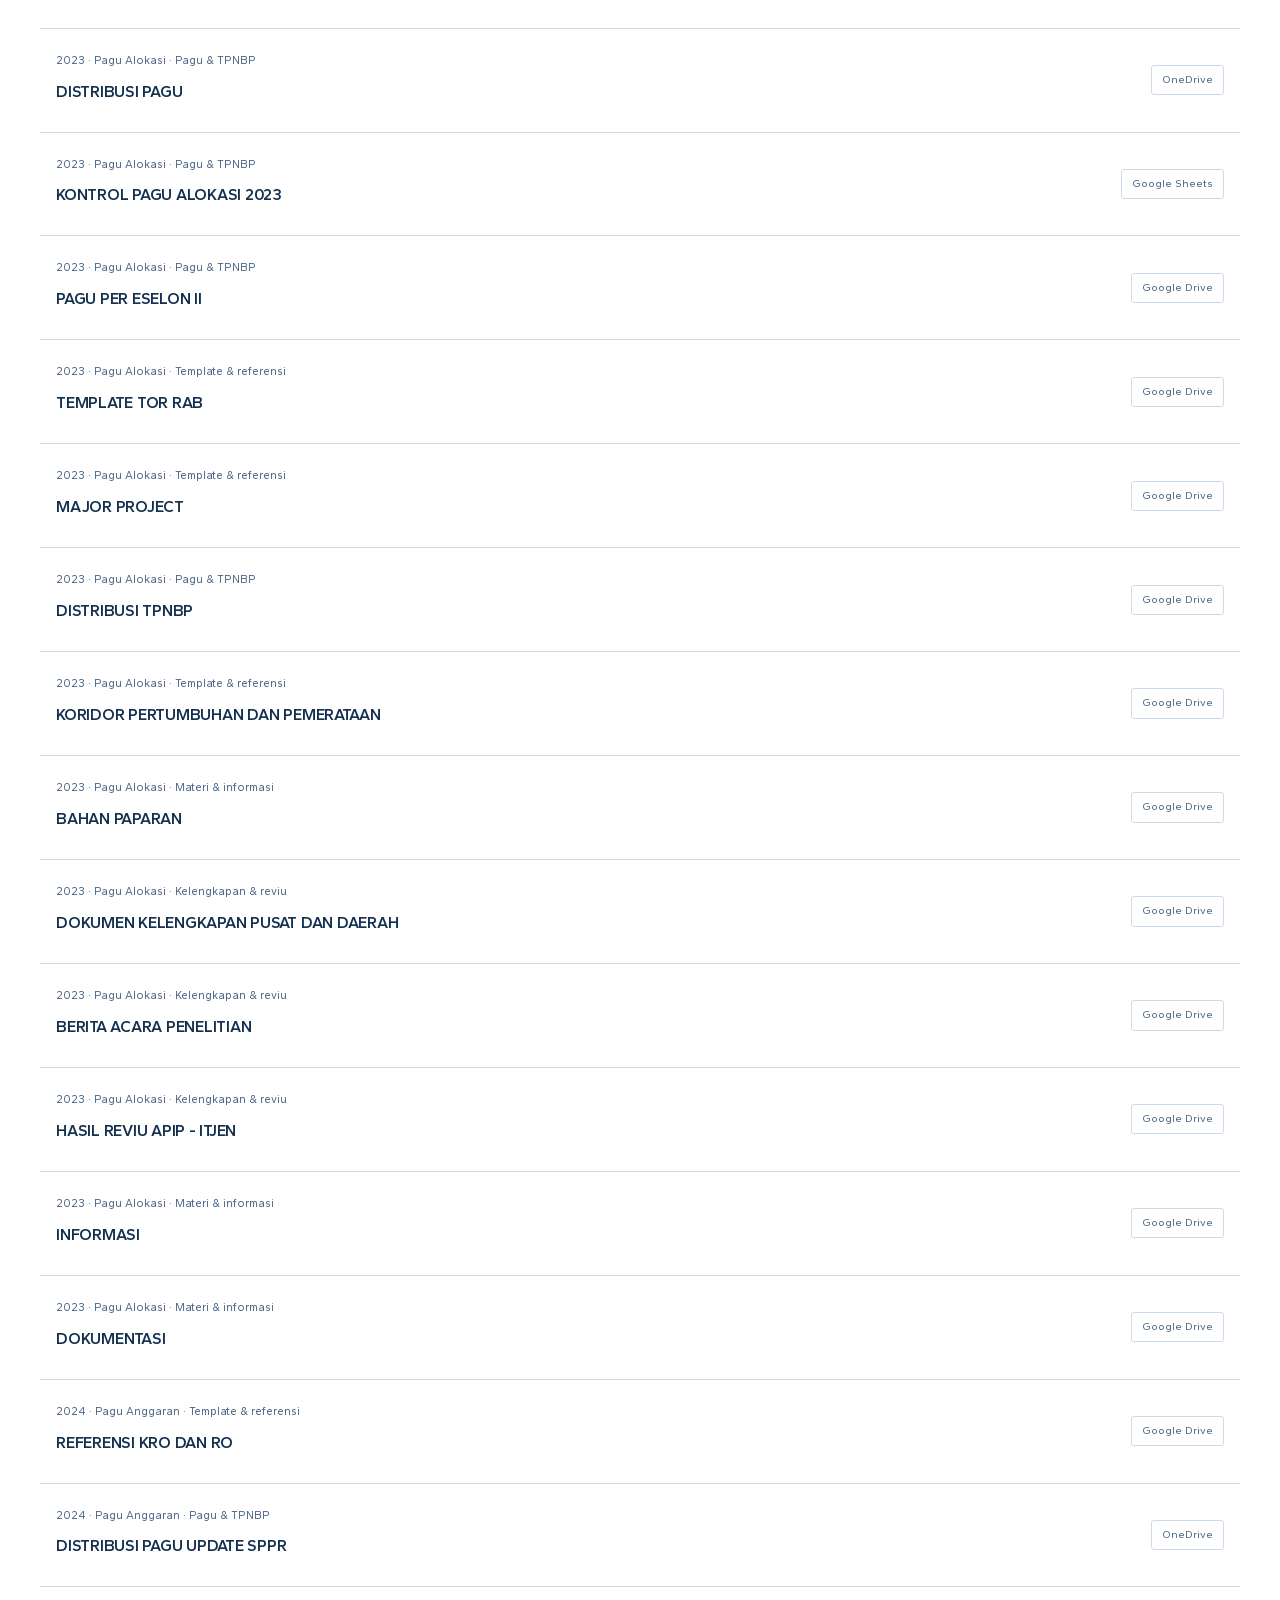
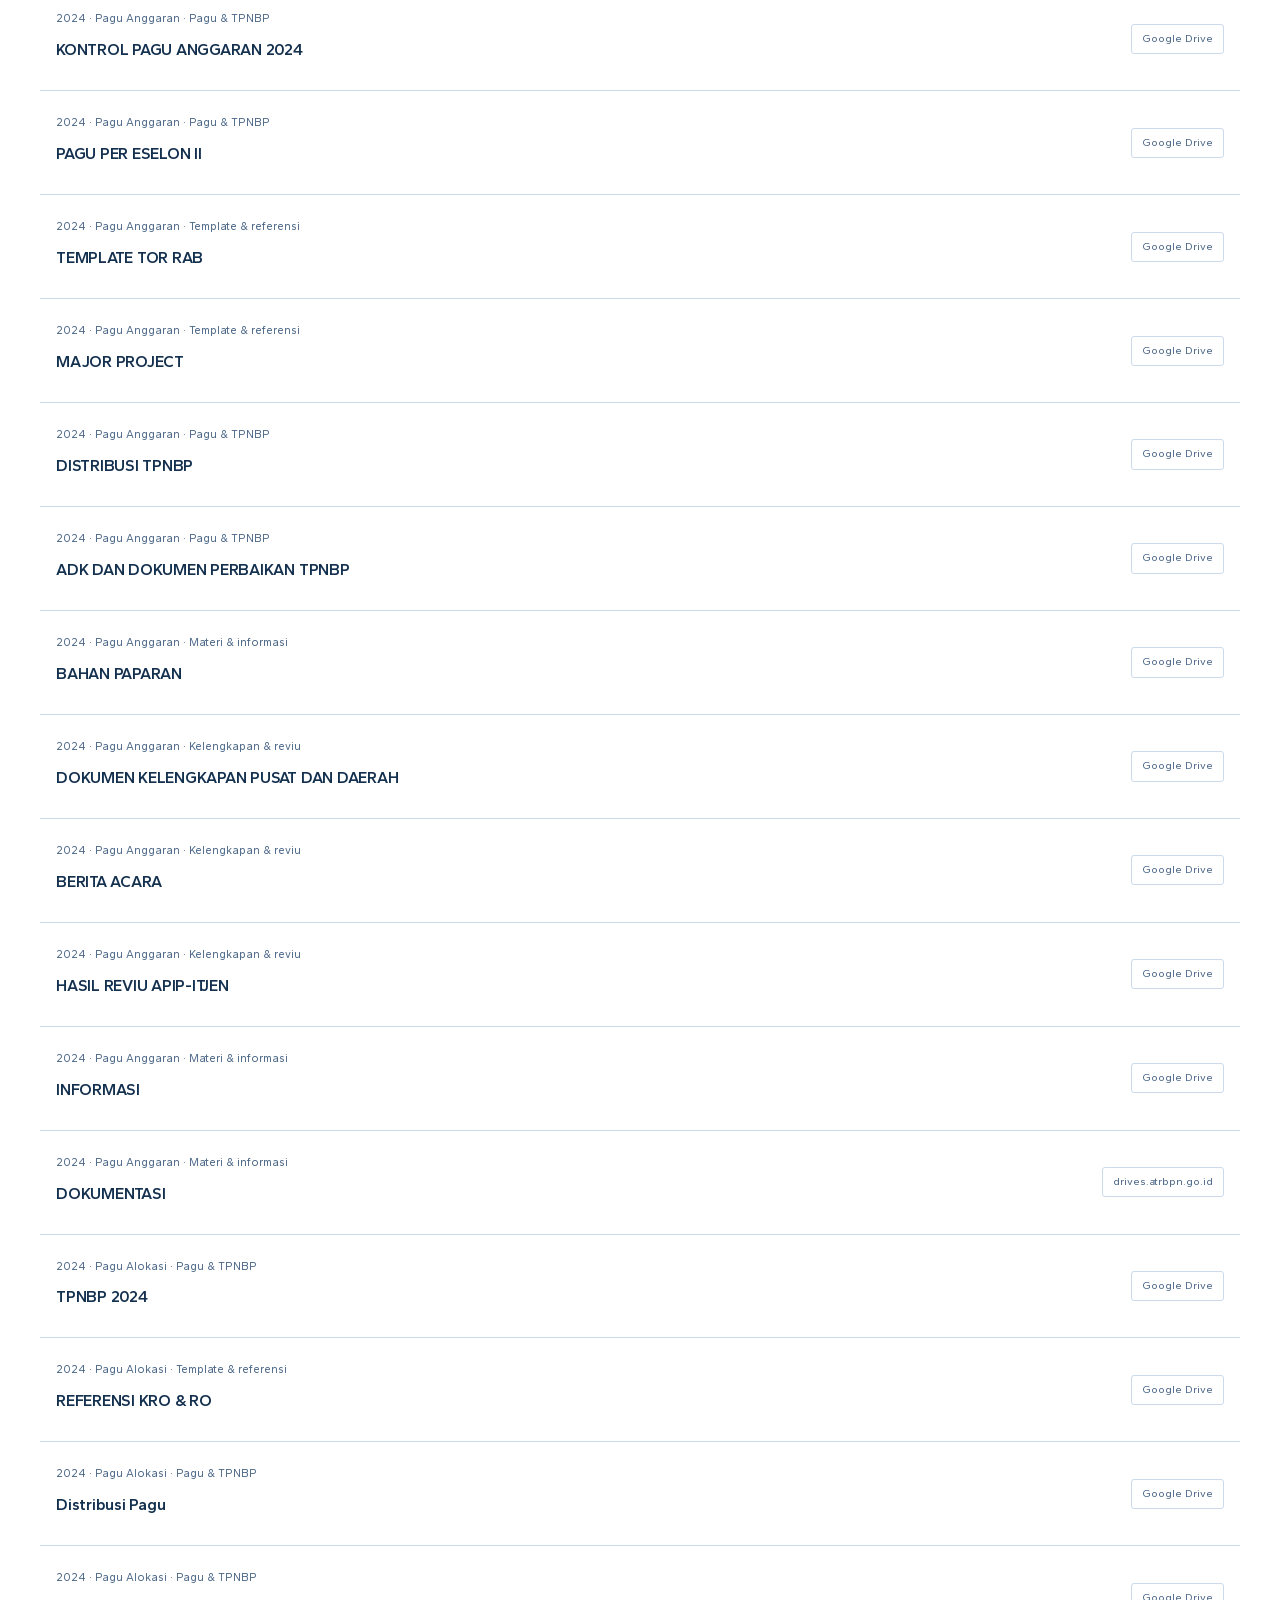
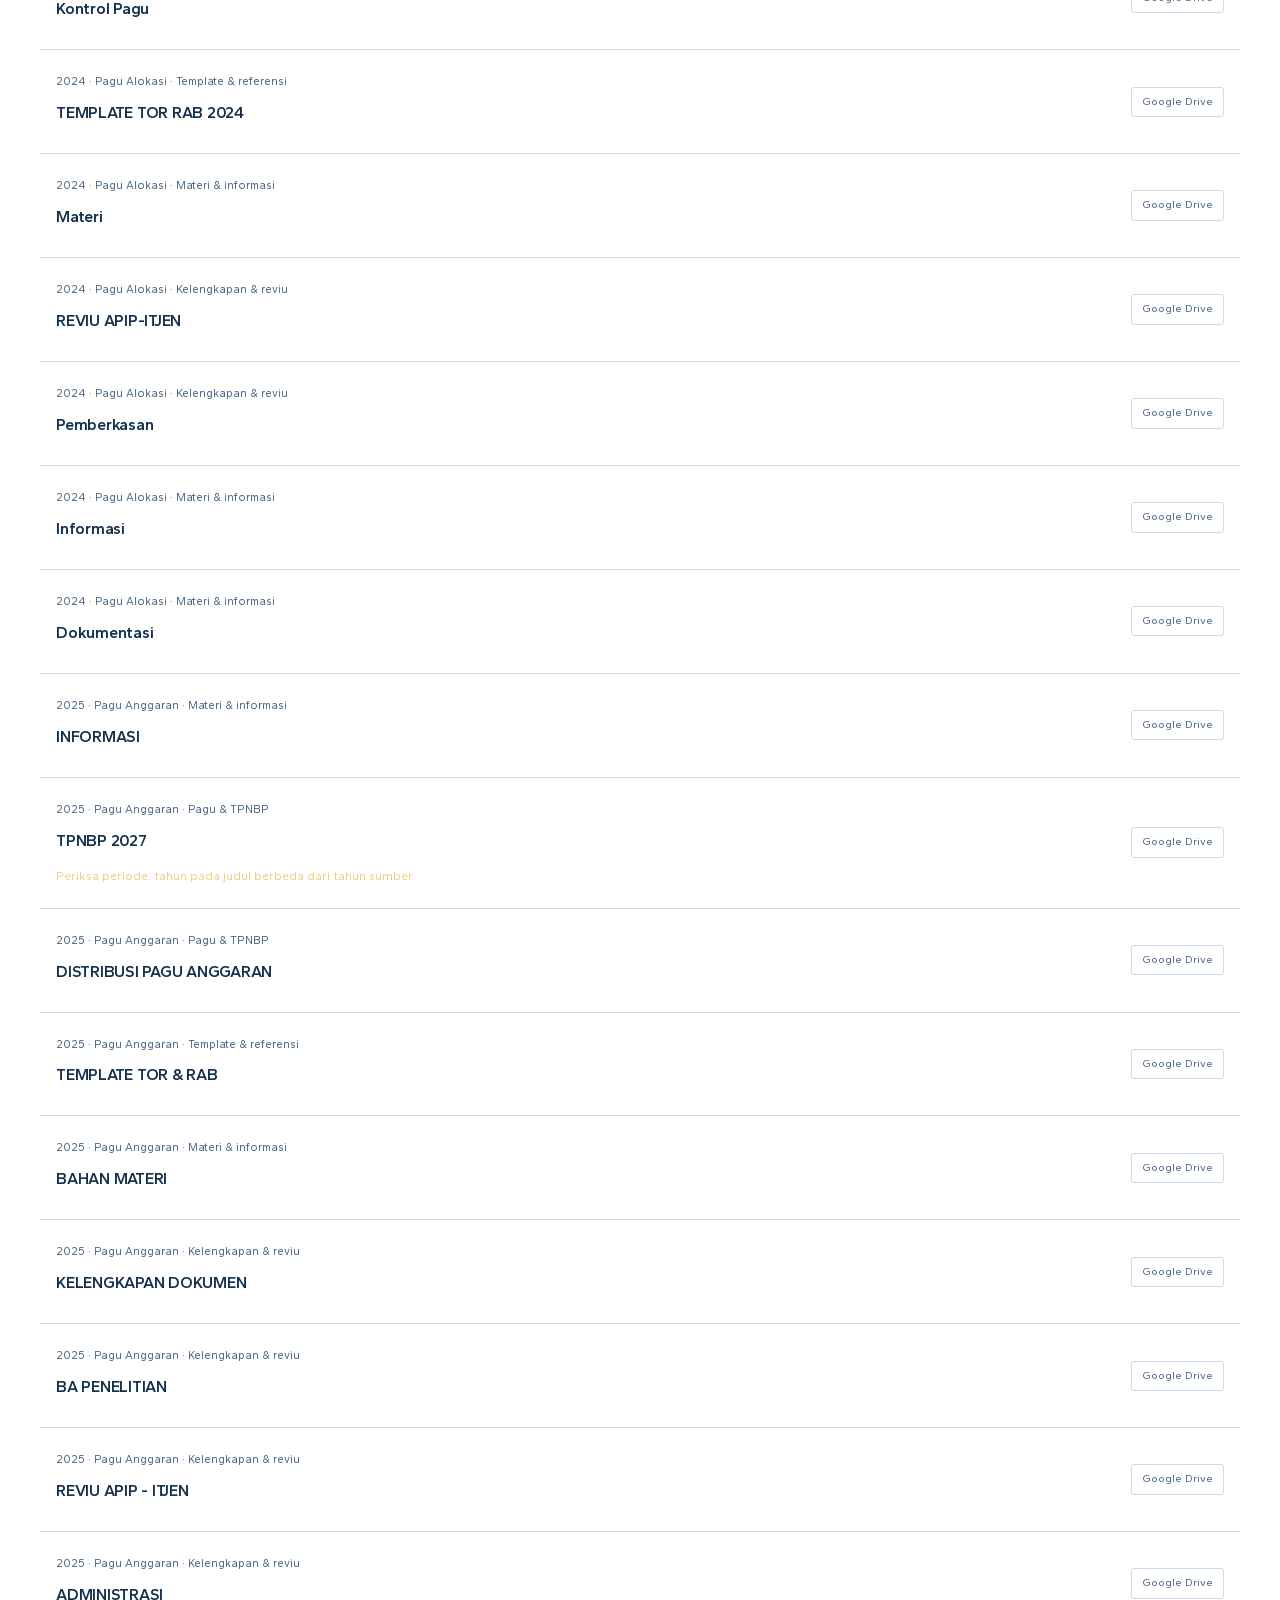
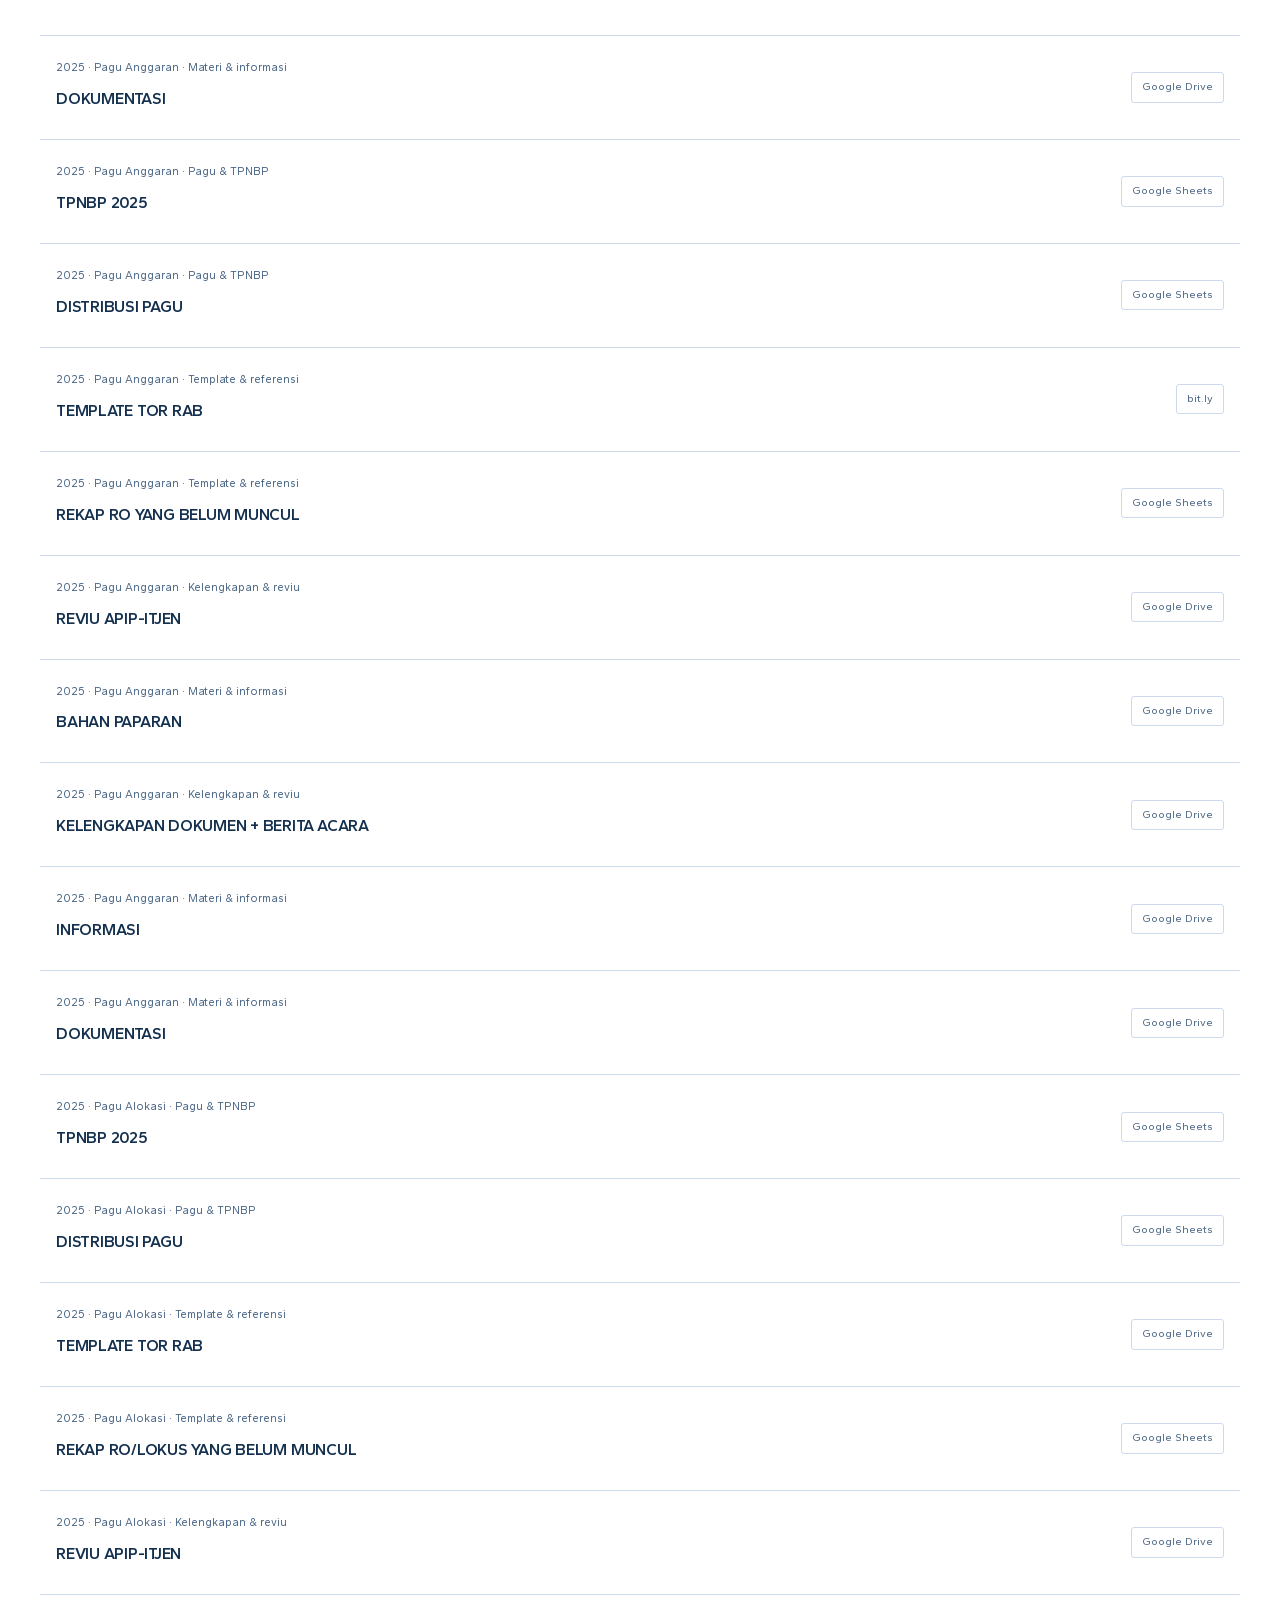
==== commit abff1e09: "Retitle the cycle section to 'Jalankan tahun ini, siapkan tahun depan.' Co-Authored-By: Claude Opus " ====
--- a/index.html
+++ b/index.html
@@ -80,7 +80,7 @@
     </section>
     <section id="siklus" class="cycle" aria-labelledby="cycle-title" tabindex="-1">
       <header class="cycle-head">
-        <h2 id="cycle-title">Satu tahun, dua anggaran.</h2>
+        <h2 id="cycle-title">Jalankan tahun ini, siapkan tahun depan.</h2>
         <p>Setiap bulan, tim anggaran menjalankan dan merevisi anggaran tahun ini sambil menyusun anggaran tahun depan. Setiap periode langsung terhubung ke dokumen dan aplikasinya.</p>
       </header>
       <div class="cycle-lanes" aria-hidden="true"><span></span><span class="lane-now">Tahun berjalan <b data-year="0">(T)</b></span><span class="lane-next">Tahun depan <b data-year="1">(T+1)</b></span></div>
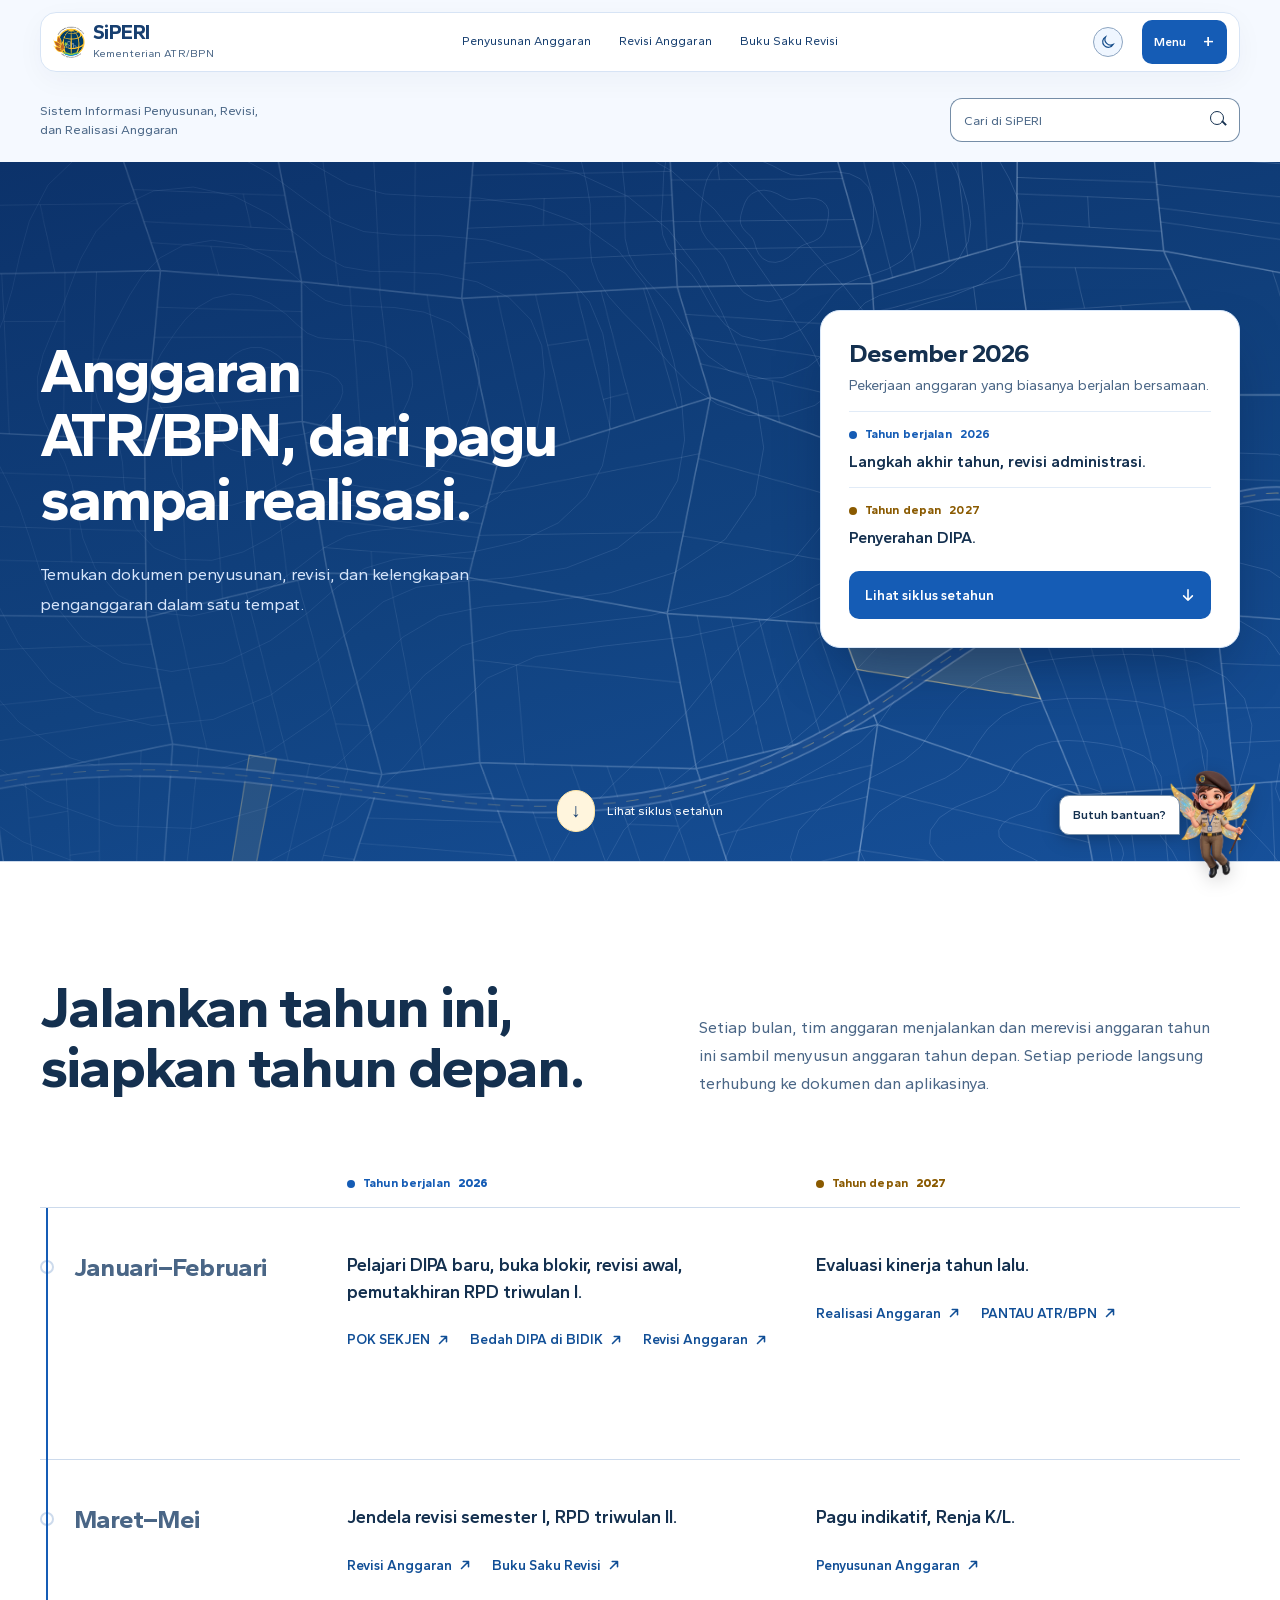
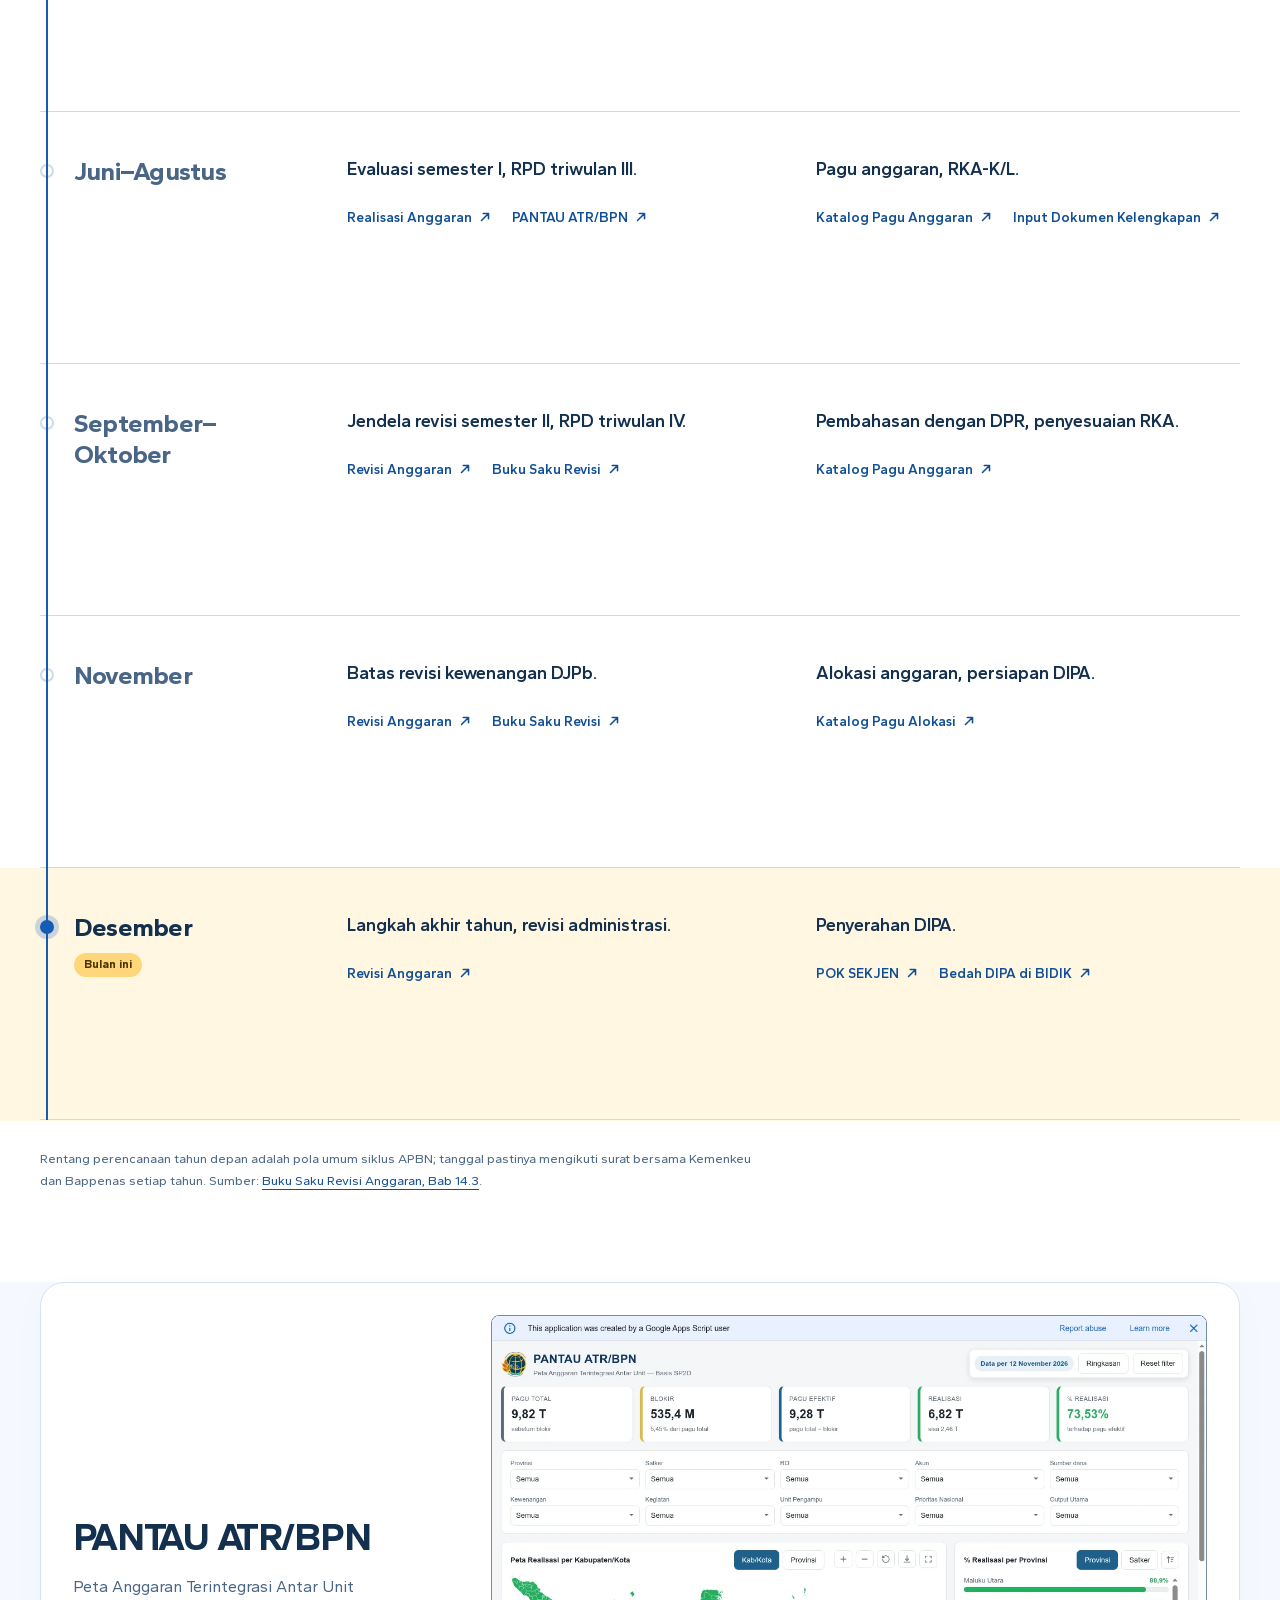
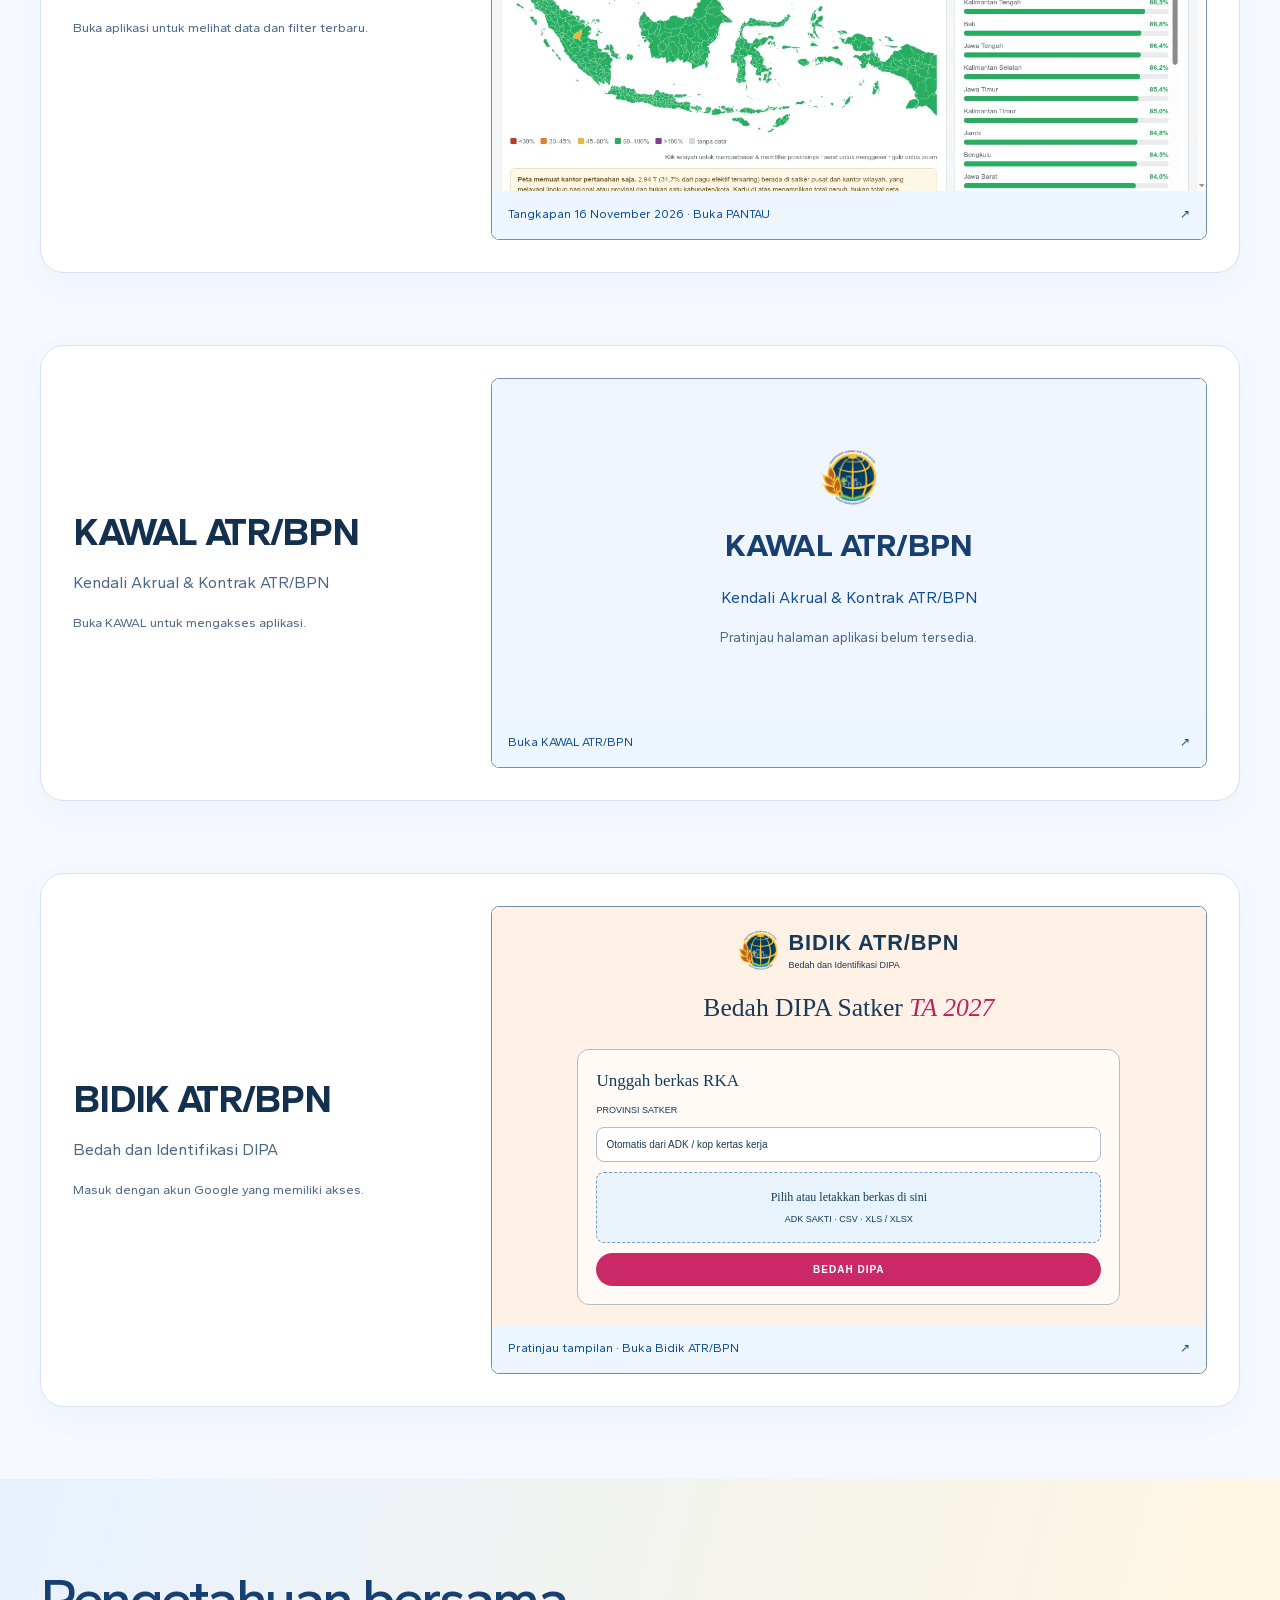
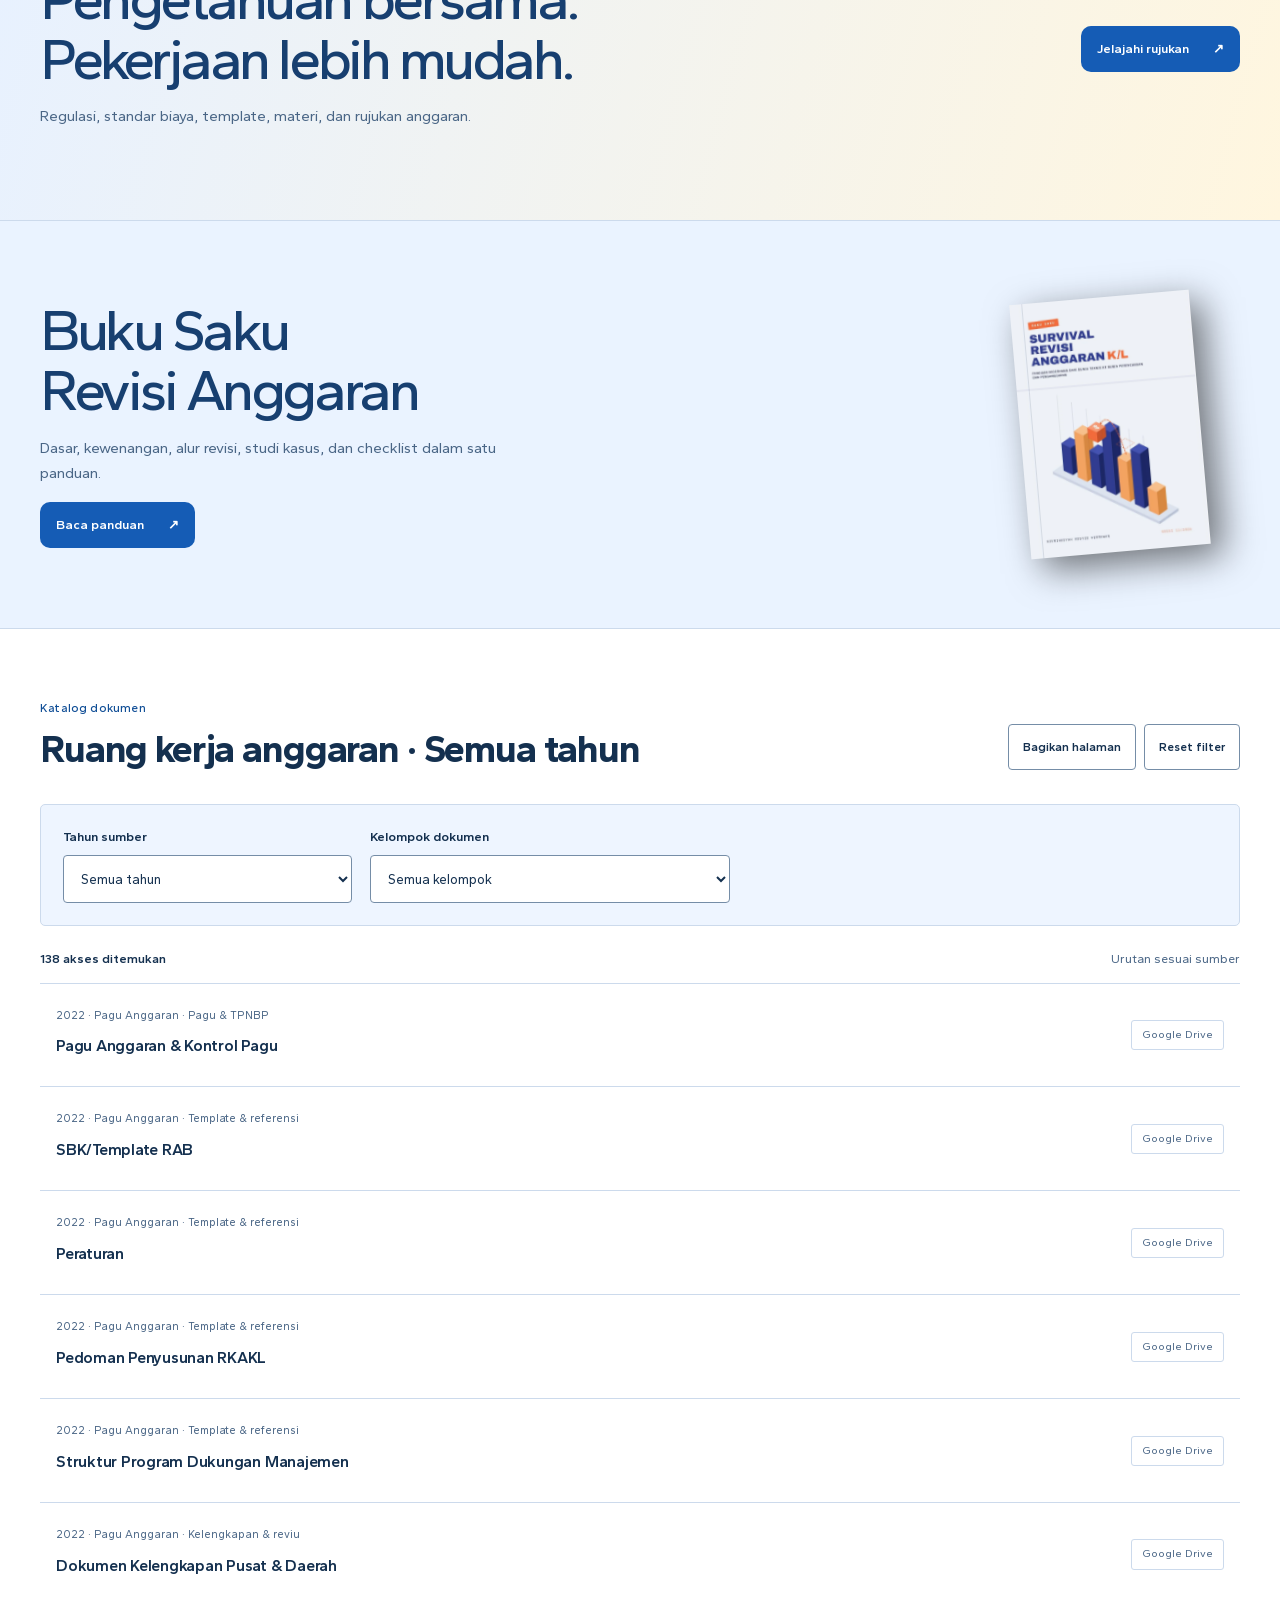
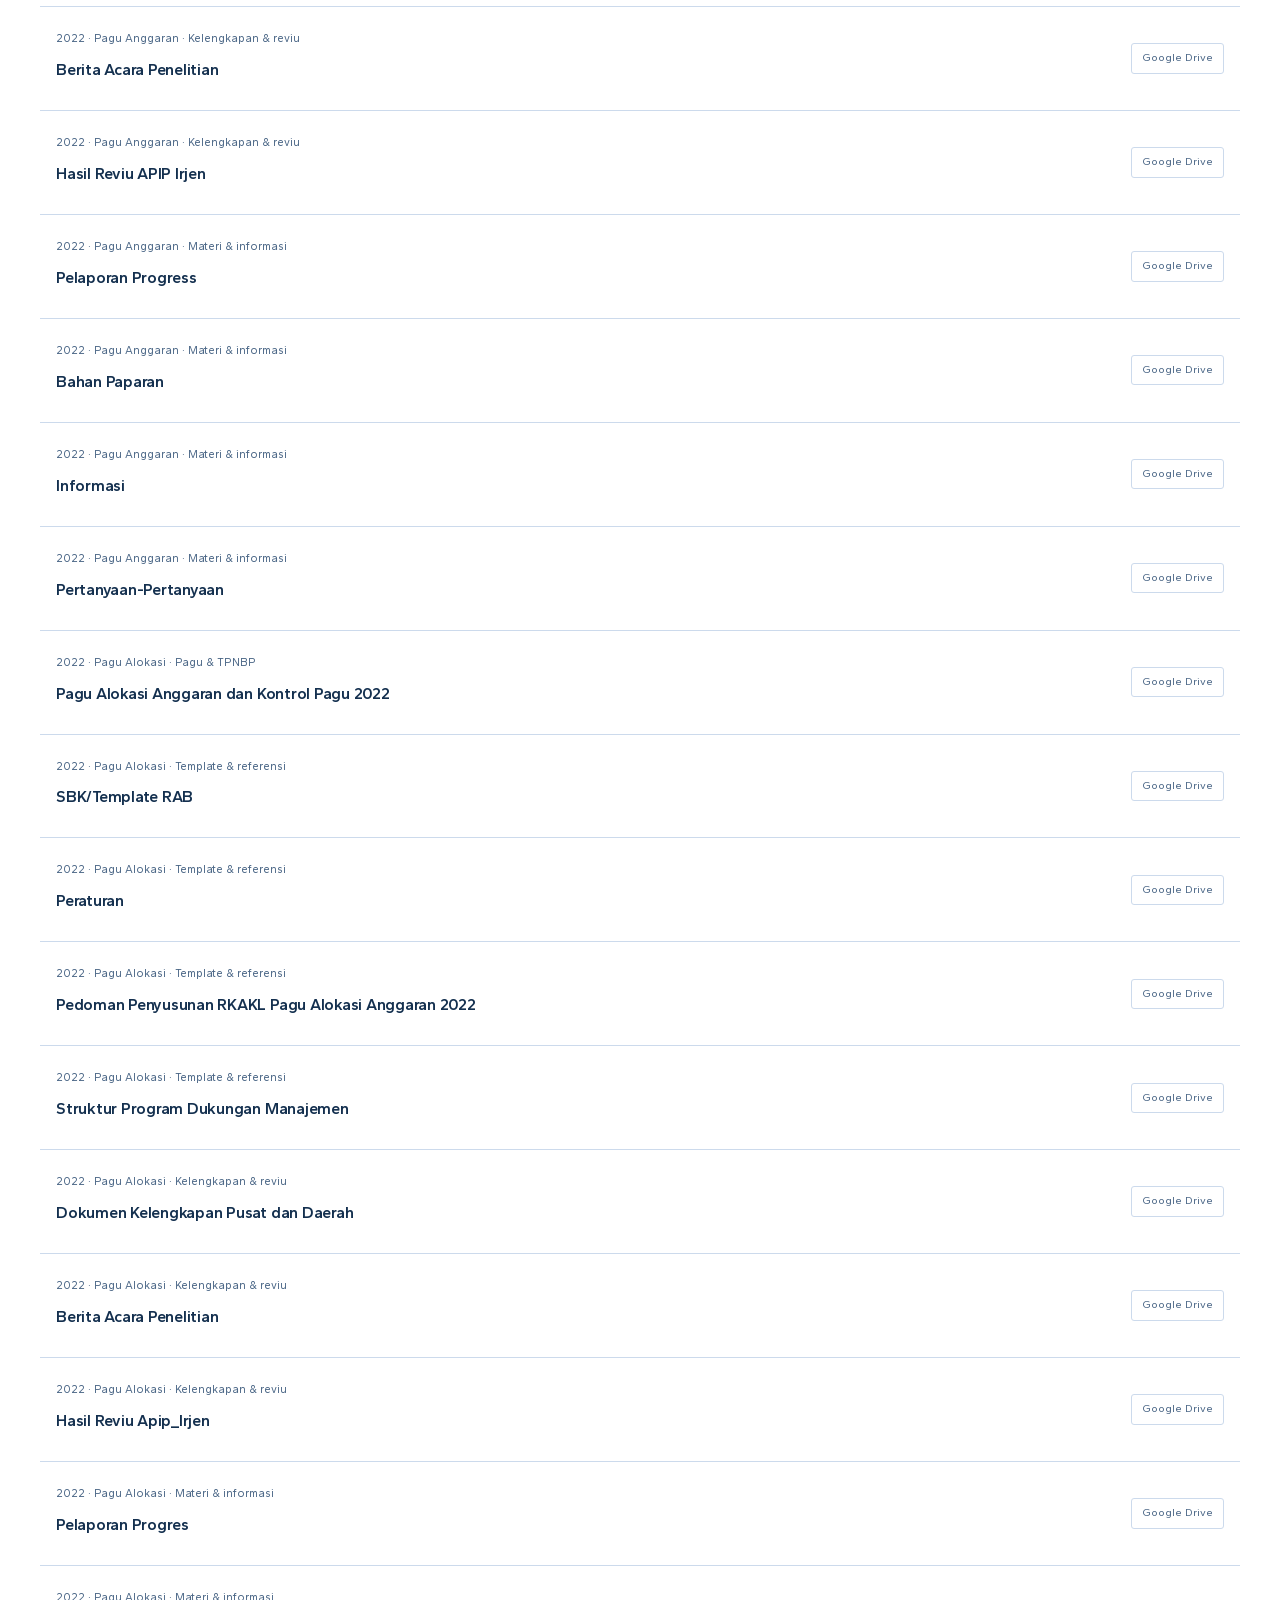
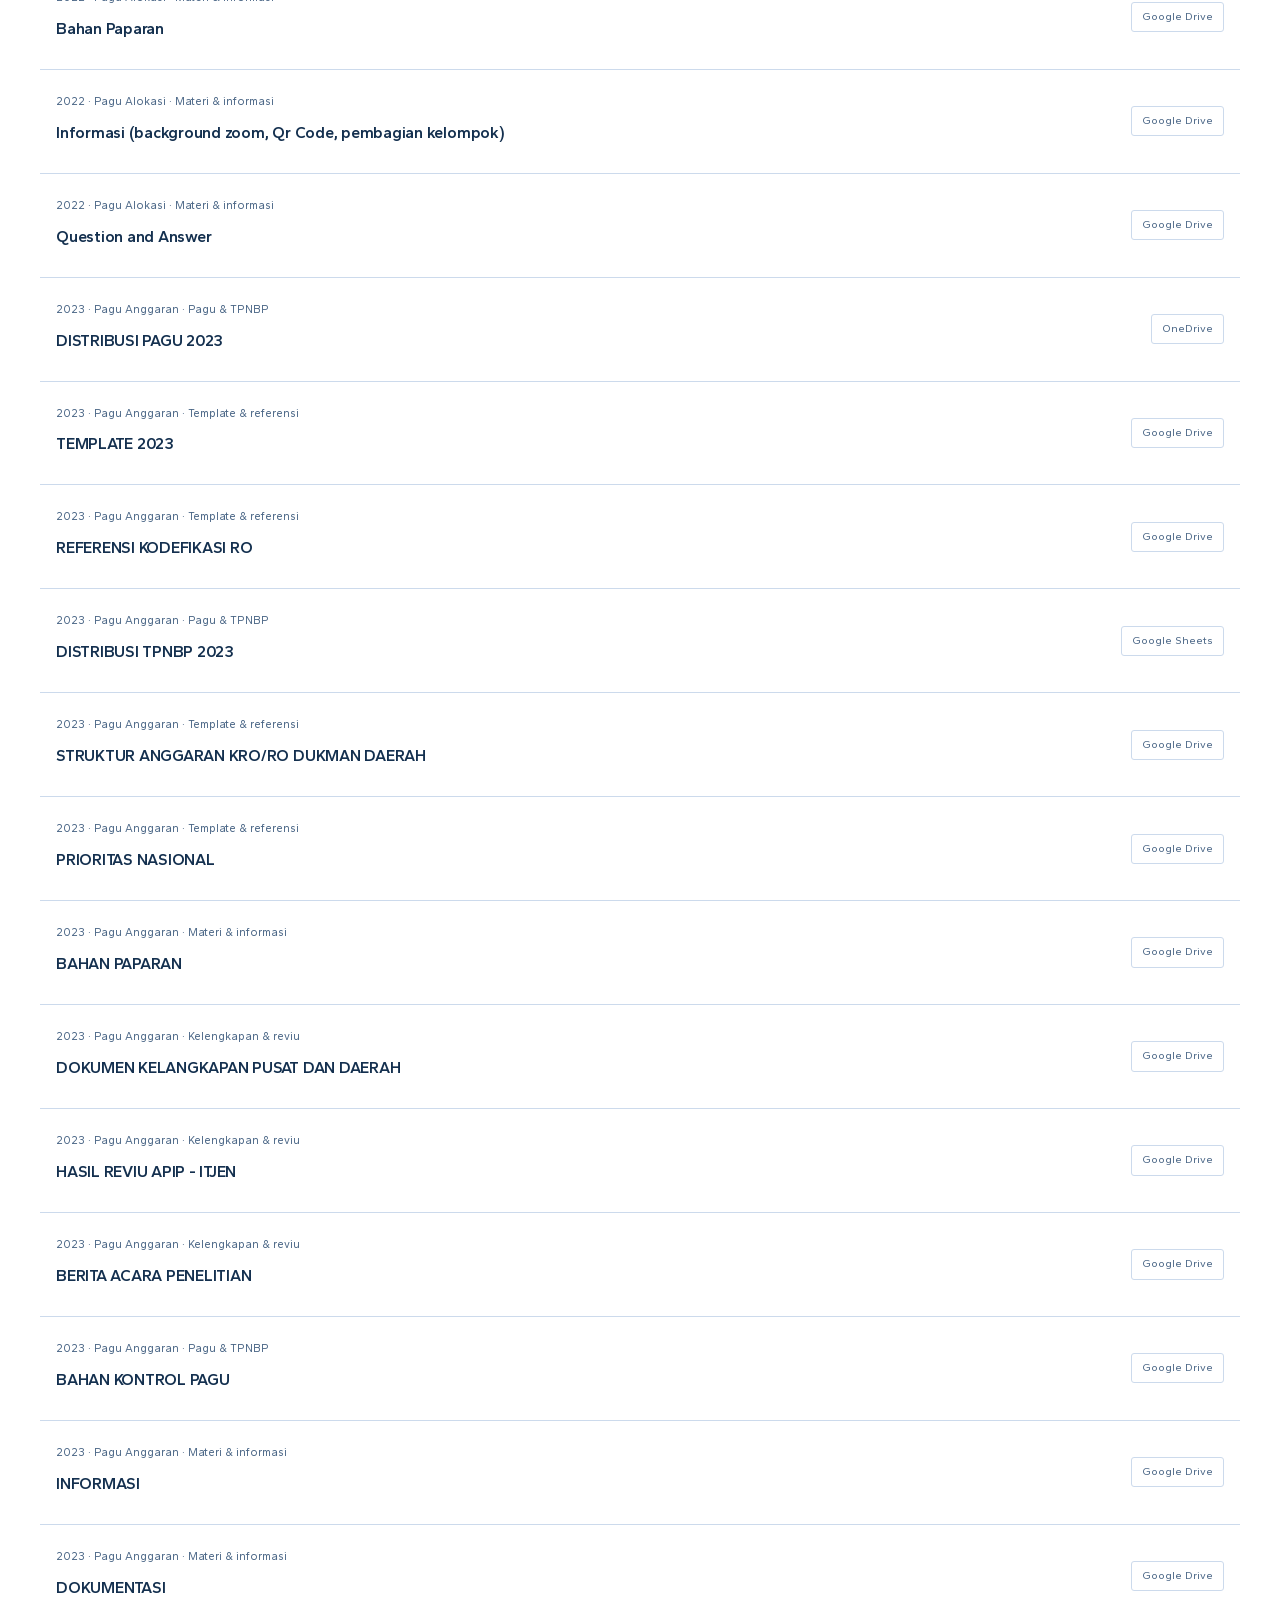
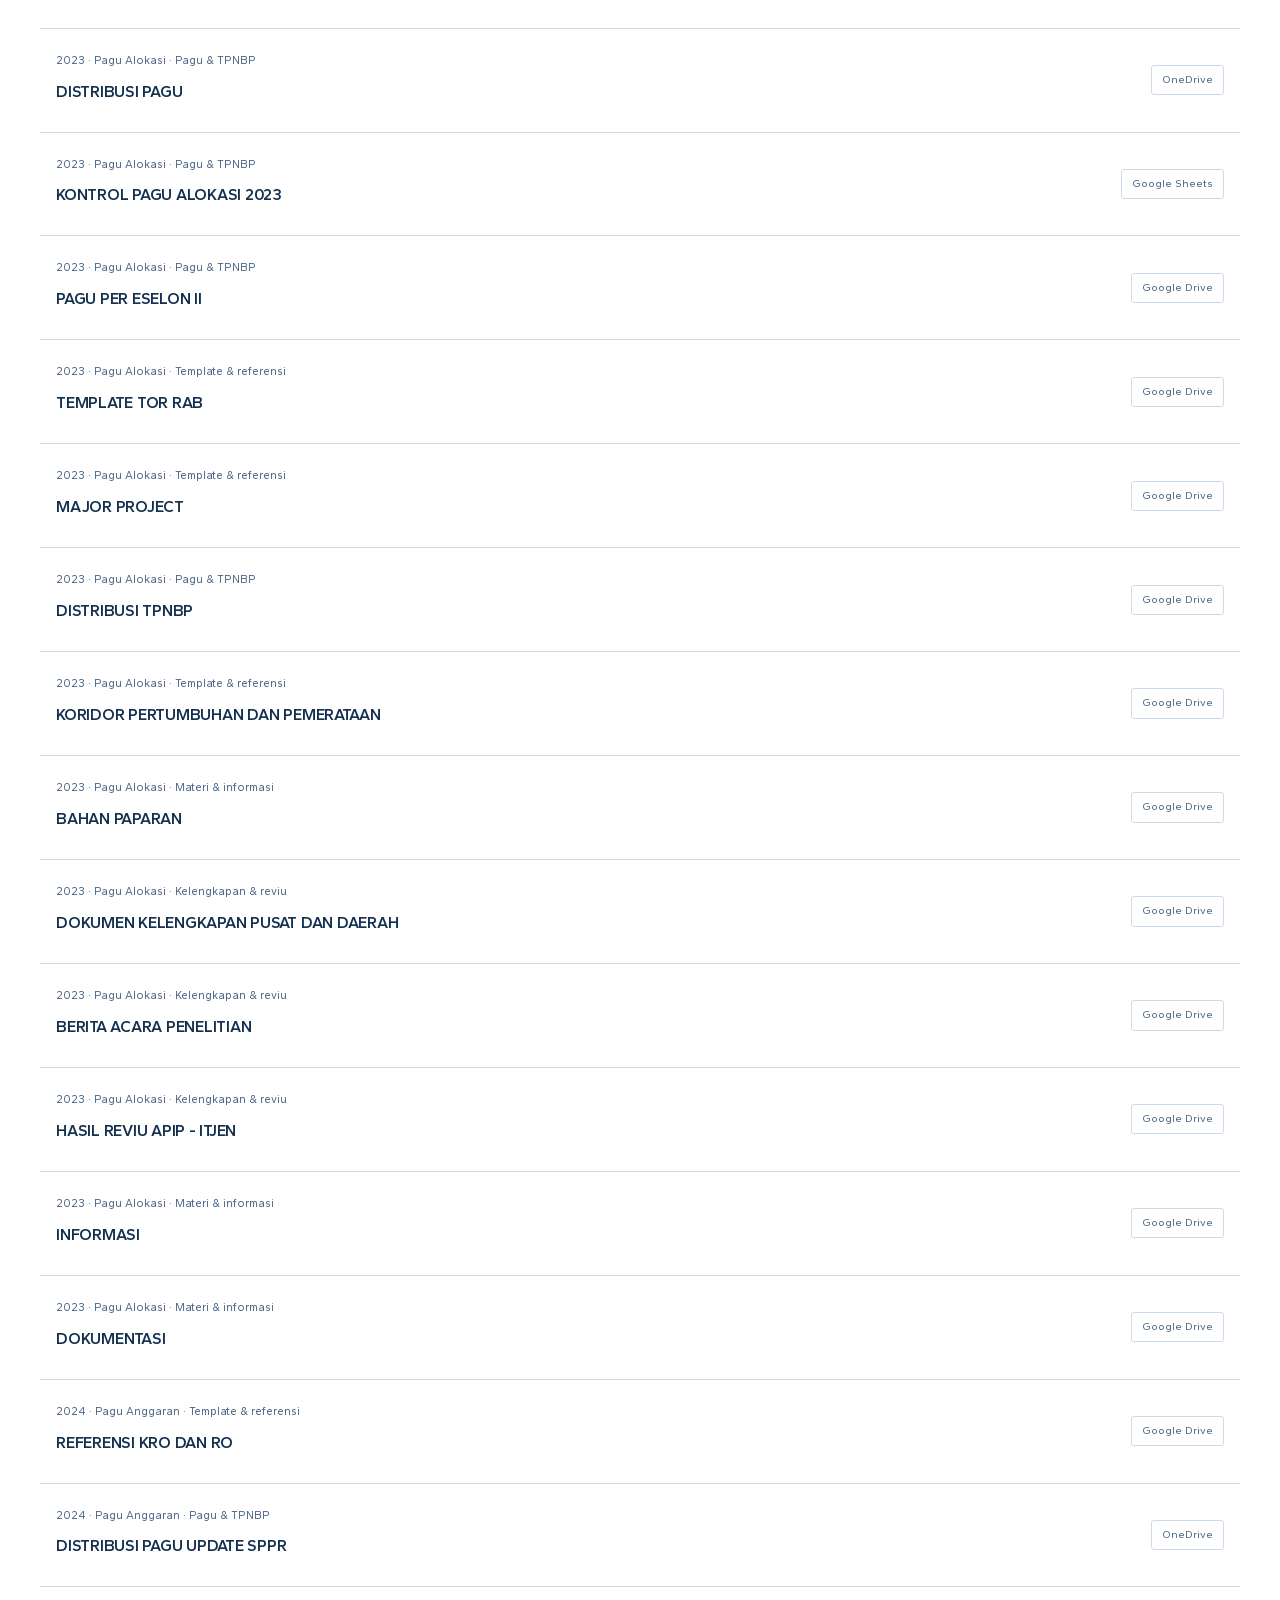
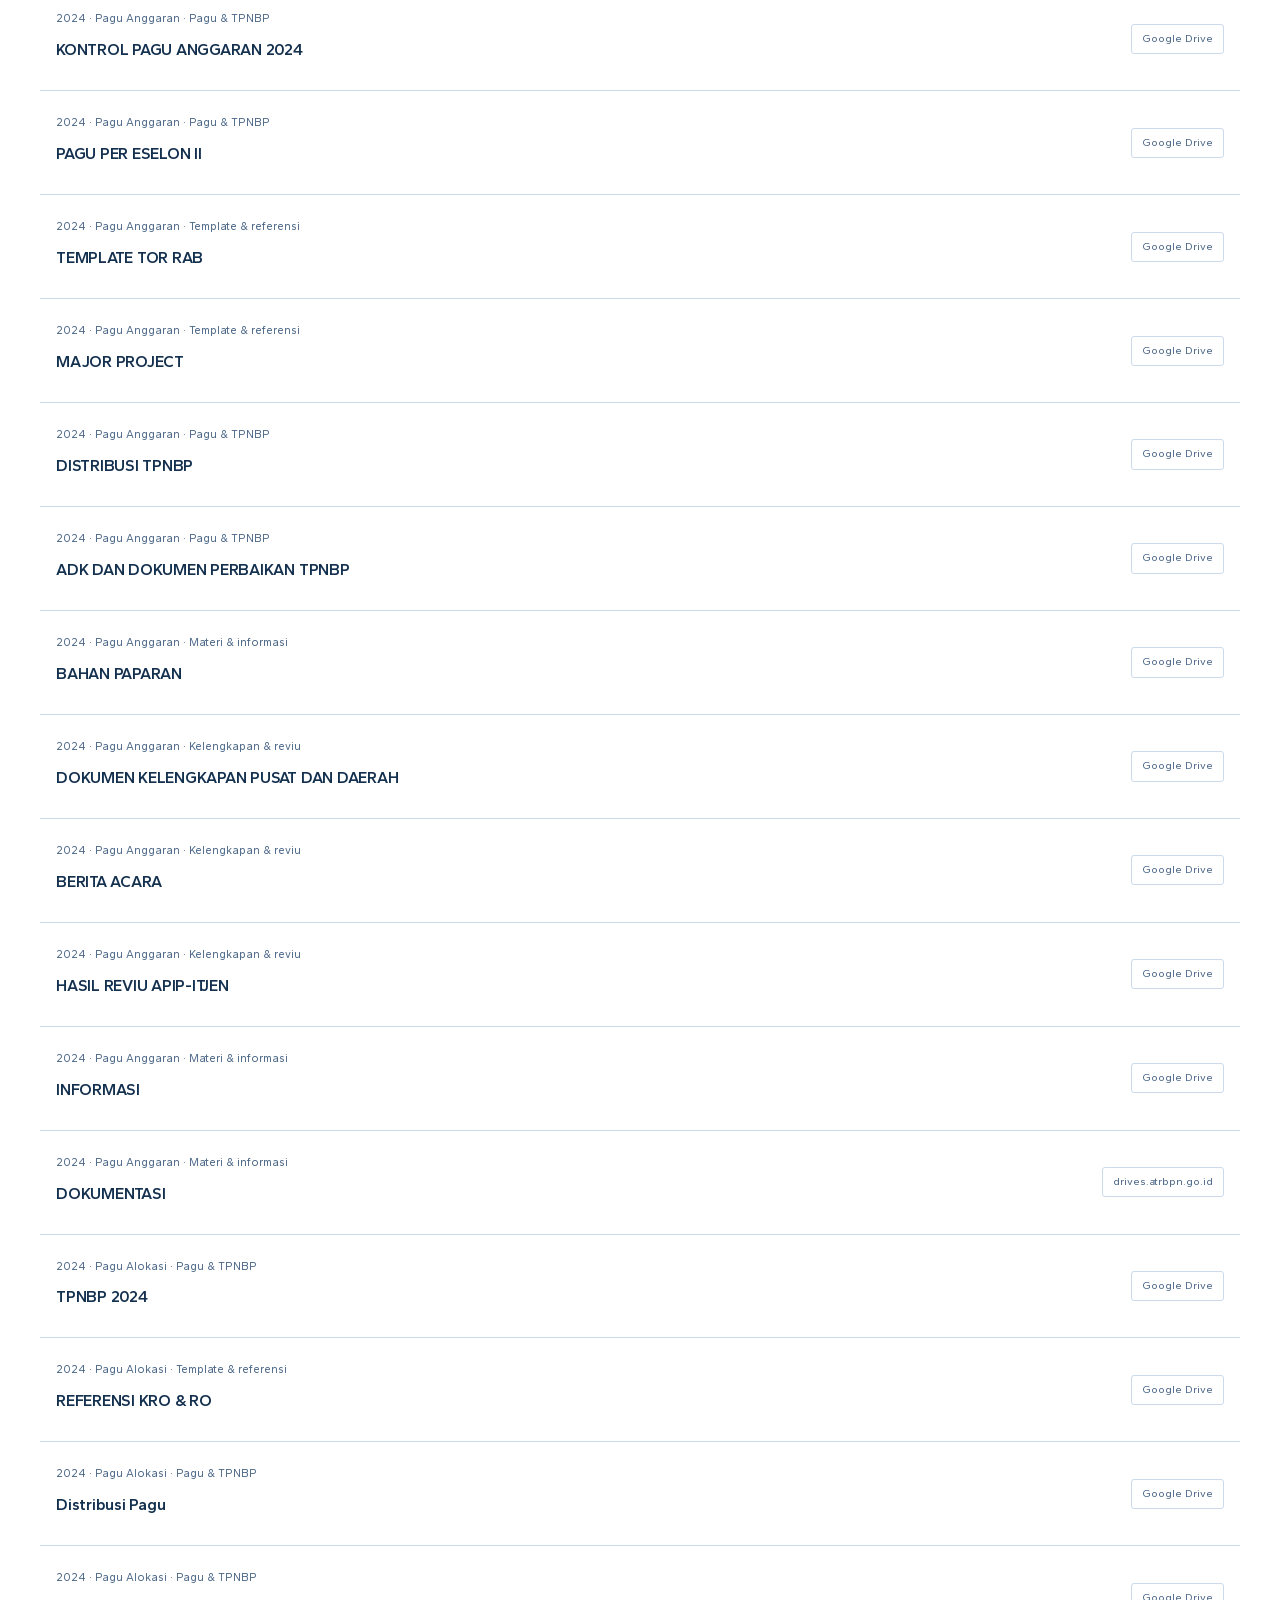
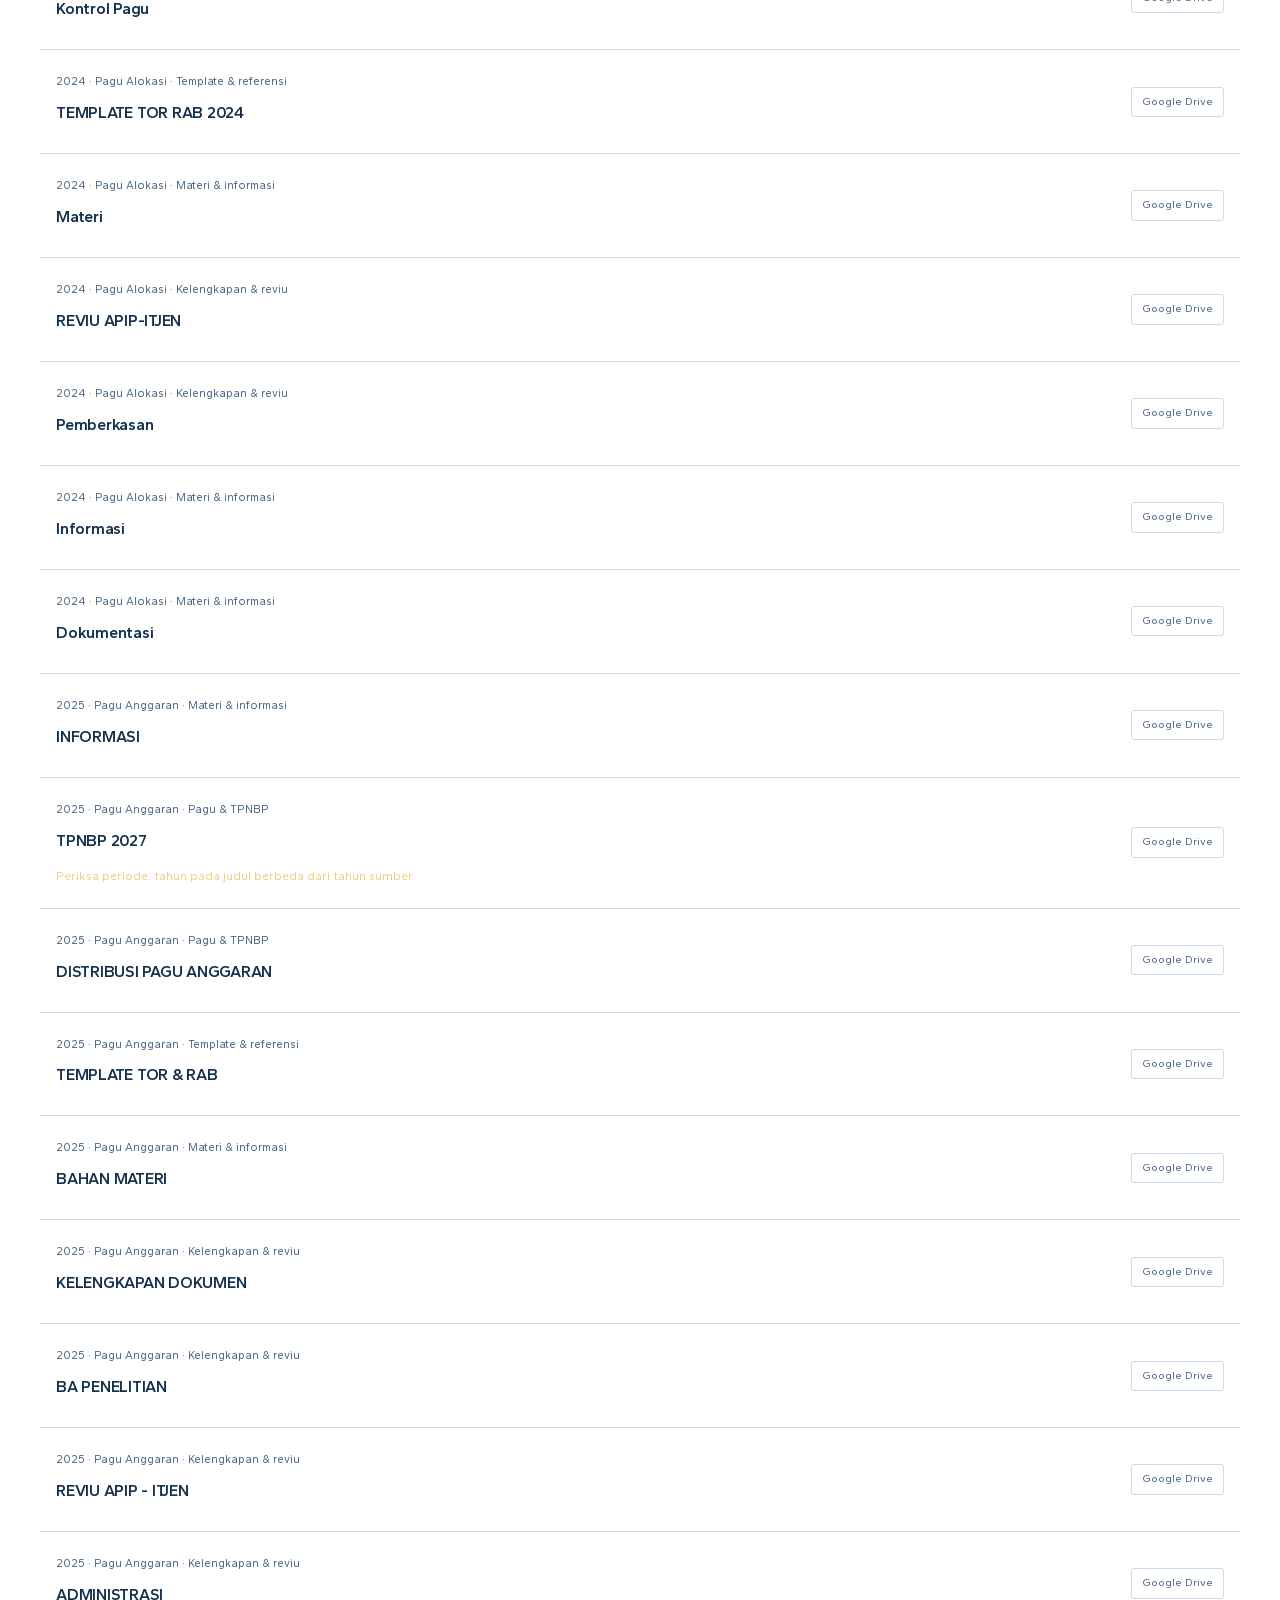
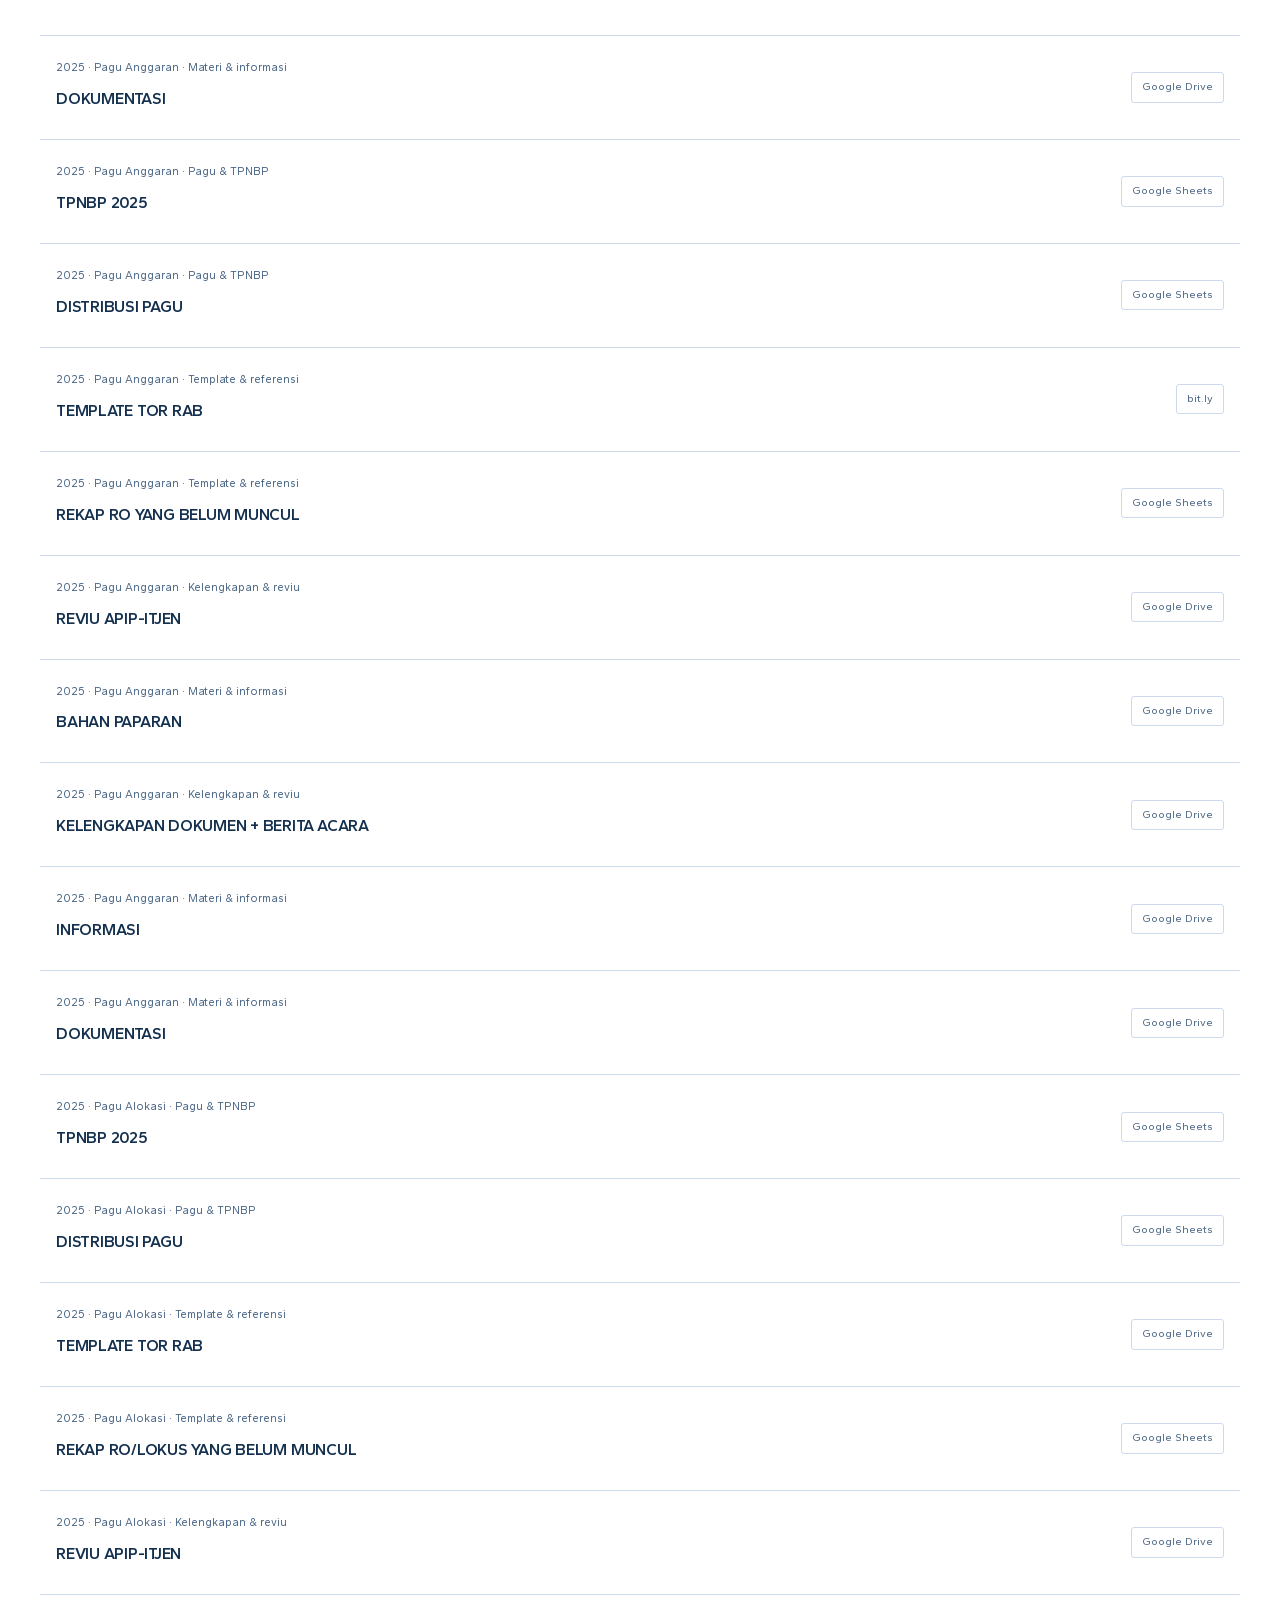
==== commit 4bd655e3: "Version cycle-section assets for cache refresh Co-Authored-By: Claude Opus 5.5 <noreply@anthropic.co" ====
--- a/index.html
+++ b/index.html
@@ -16,7 +16,7 @@
   <script>(()=>{const r=document.documentElement;let reduce=false;try{reduce=matchMedia('(prefers-reduced-motion: reduce)').matches}catch{}r.classList.toggle('motion-ok',r.hasAttribute('data-force-motion')||!reduce)})()</script>
   <script type="application/ld+json">{"@context":"https://schema.org","@type":"WebSite","name":"SiPERI ATR/BPN","alternateName":"Sistem Informasi Penyusunan, Revisi, dan Realisasi Anggaran","url":"https://siperi.id/","inLanguage":"id"}</script>
   <link rel="stylesheet" href="styles.css?v=bdc94b6ed439">
-  <script src="app.js?v=b451a958e68d" defer></script>
+  <script src="app.js?v=1d5ed3996dc4" defer></script>
   <script src="portal-motion.js?v=67e66ef72ecc" defer></script>
   <script src="scroll-scenes.js?v=c71b423c94e4" defer></script>
   <script src="buku-saku.js?v=fd2dcddcd0cb" defer></script>
@@ -25,10 +25,10 @@
   <link rel="stylesheet" href="light.css?v=edcc850ab984">
   <link rel="stylesheet" href="themes.css?v=756187ed8276">
   <link rel="stylesheet" href="clarity.css?v=c46e6354d74c">
-  <script src="themes.js?v=9141382f5aa7" defer></script>
+  <script src="themes.js?v=240af81f2a75" defer></script>
   <link rel="stylesheet" href="mobile-nav.css?v=2257b1593d05">
-  <link rel="stylesheet" href="siklus.css">
-  <script src="siklus.js" defer></script>
+  <link rel="stylesheet" href="siklus.css?v=dec5e8b0219e">
+  <script src="siklus.js?v=bf9cbc4af95d" defer></script>
   <script src="mobile-nav.js?v=7db39f306ee5" defer></script>
 </head>
 <body>
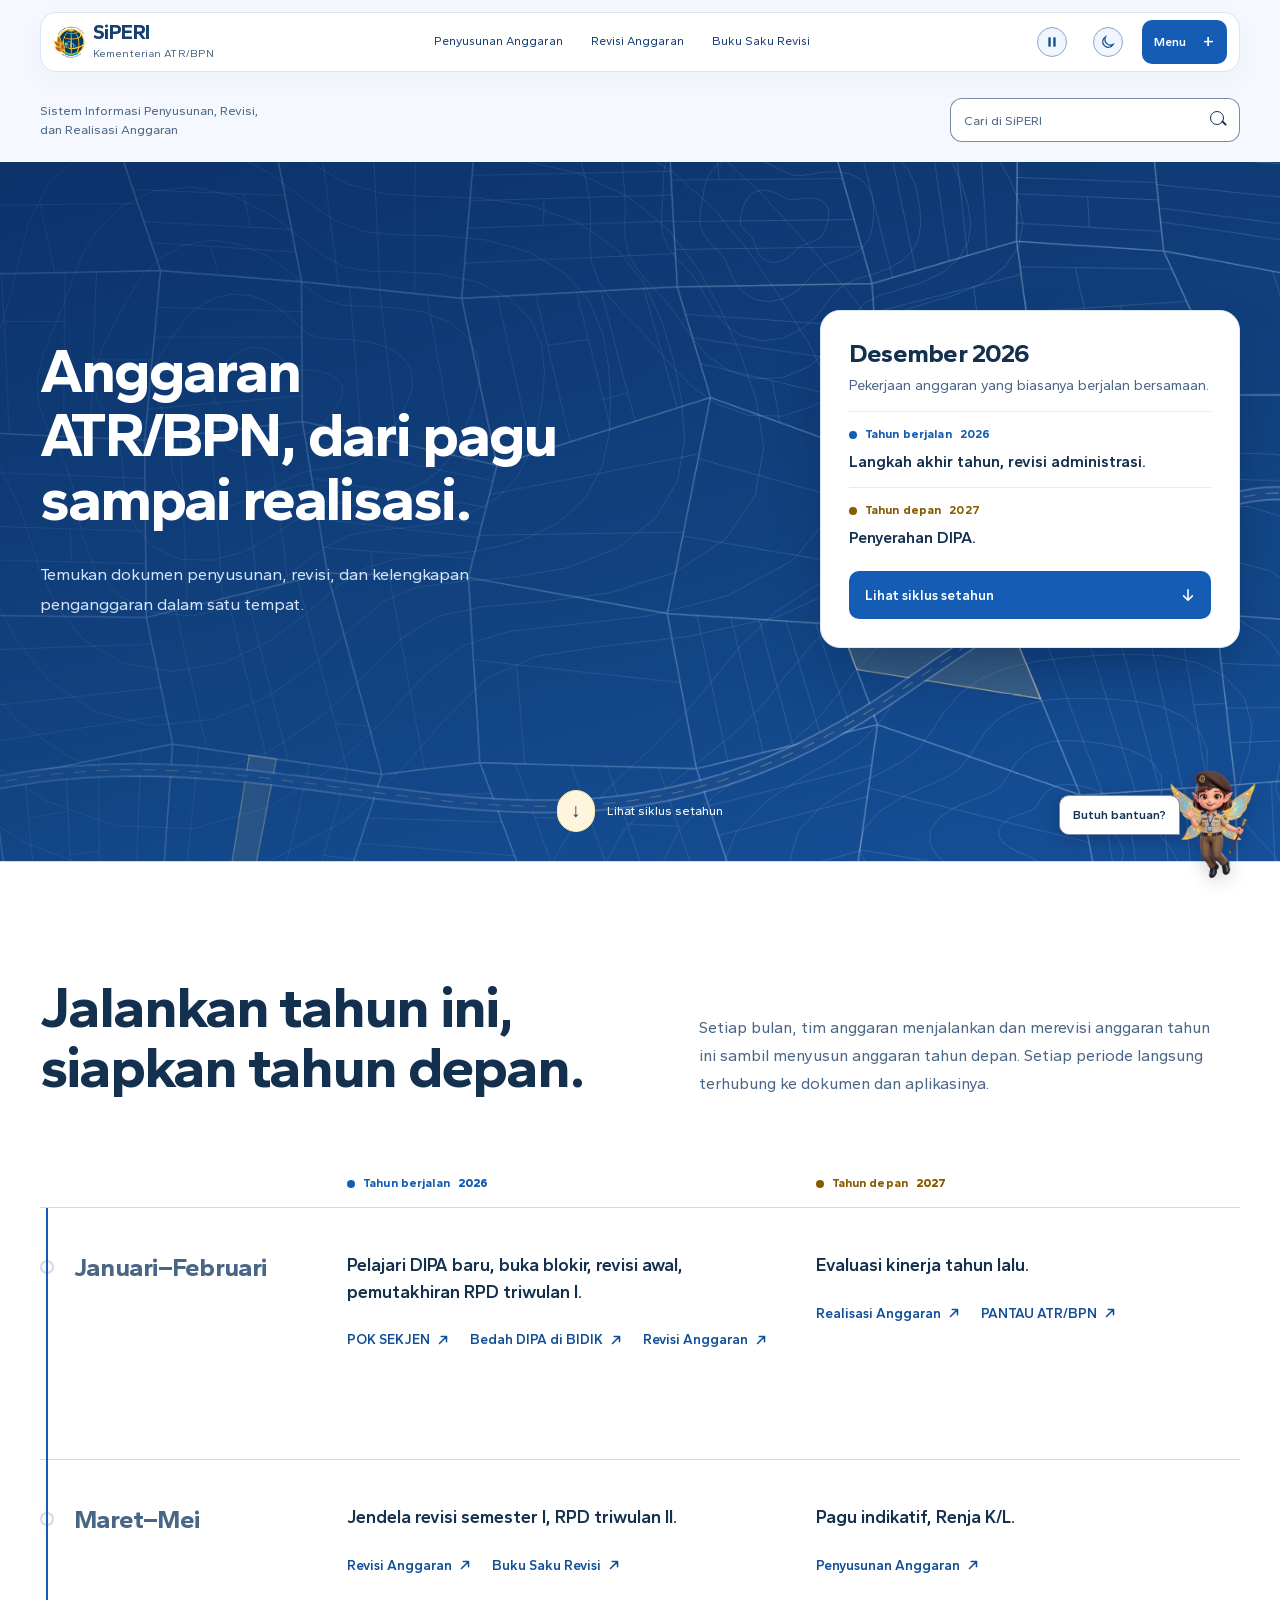
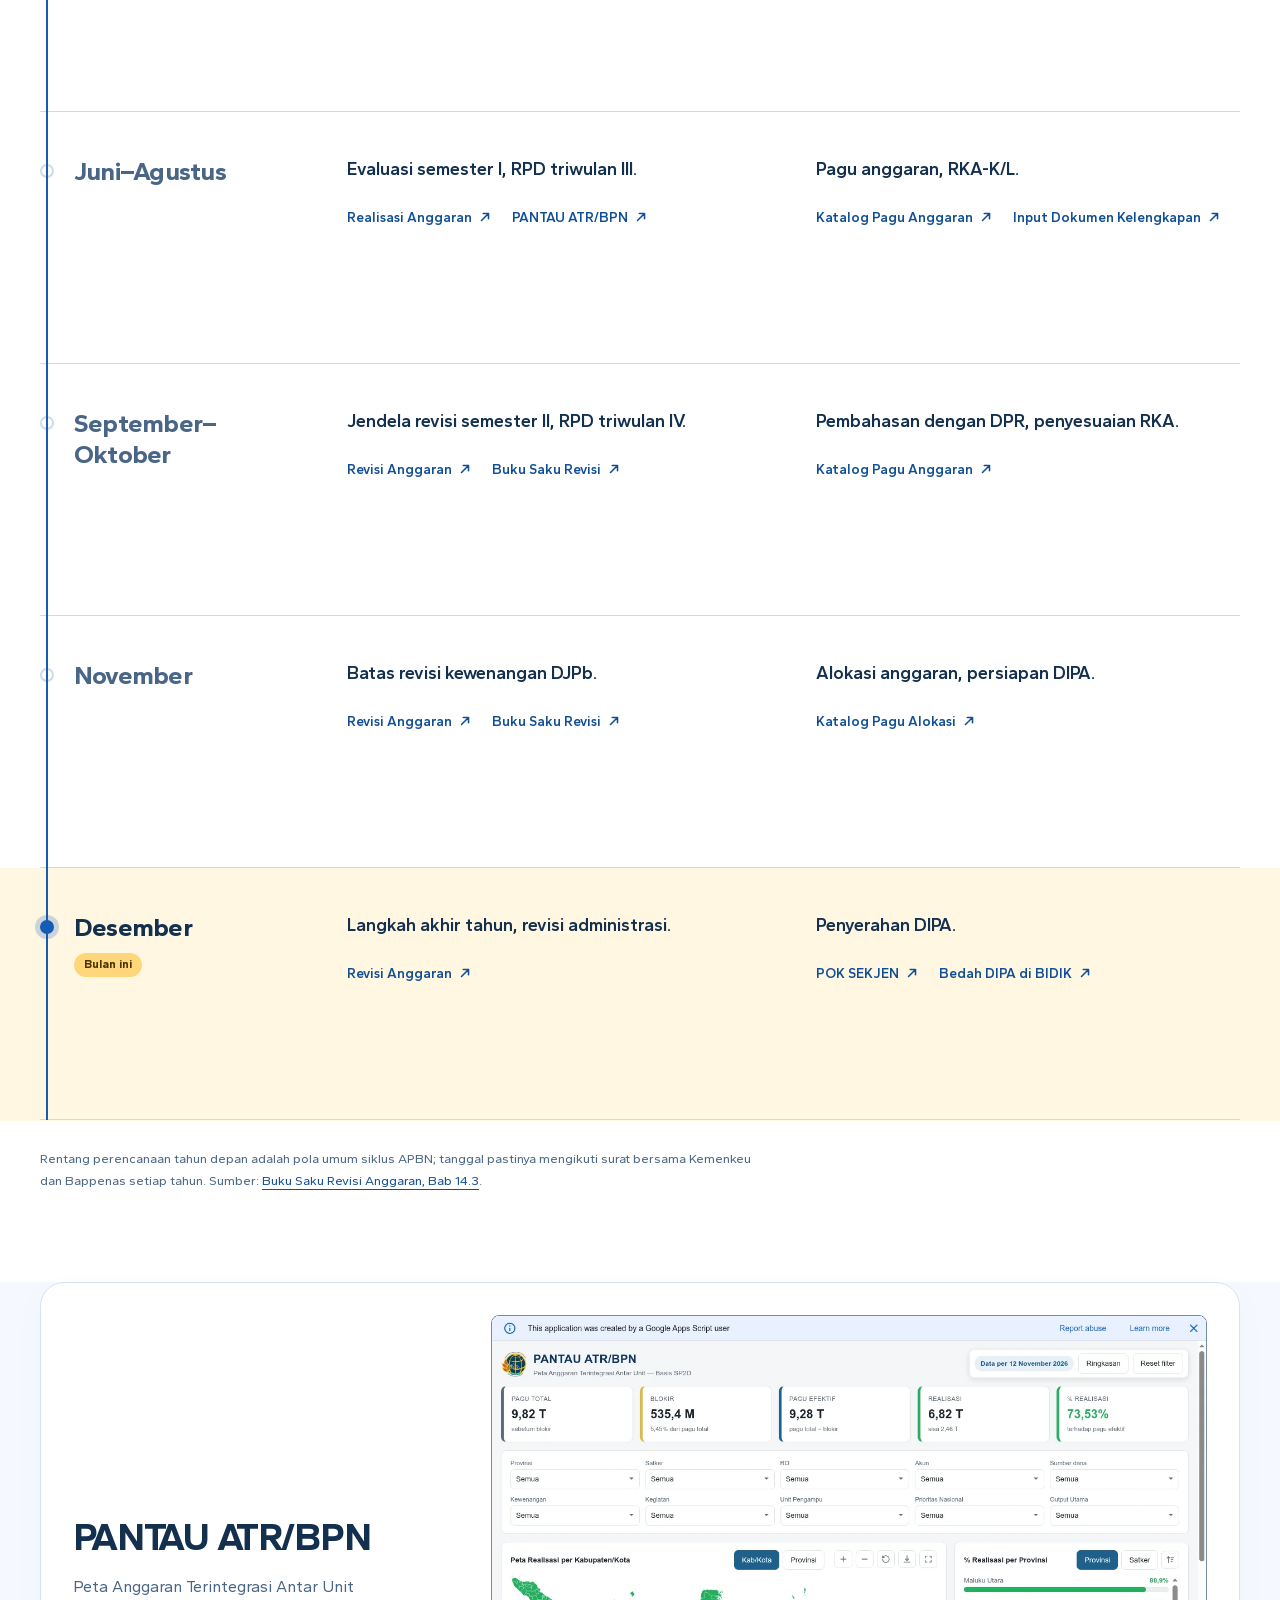
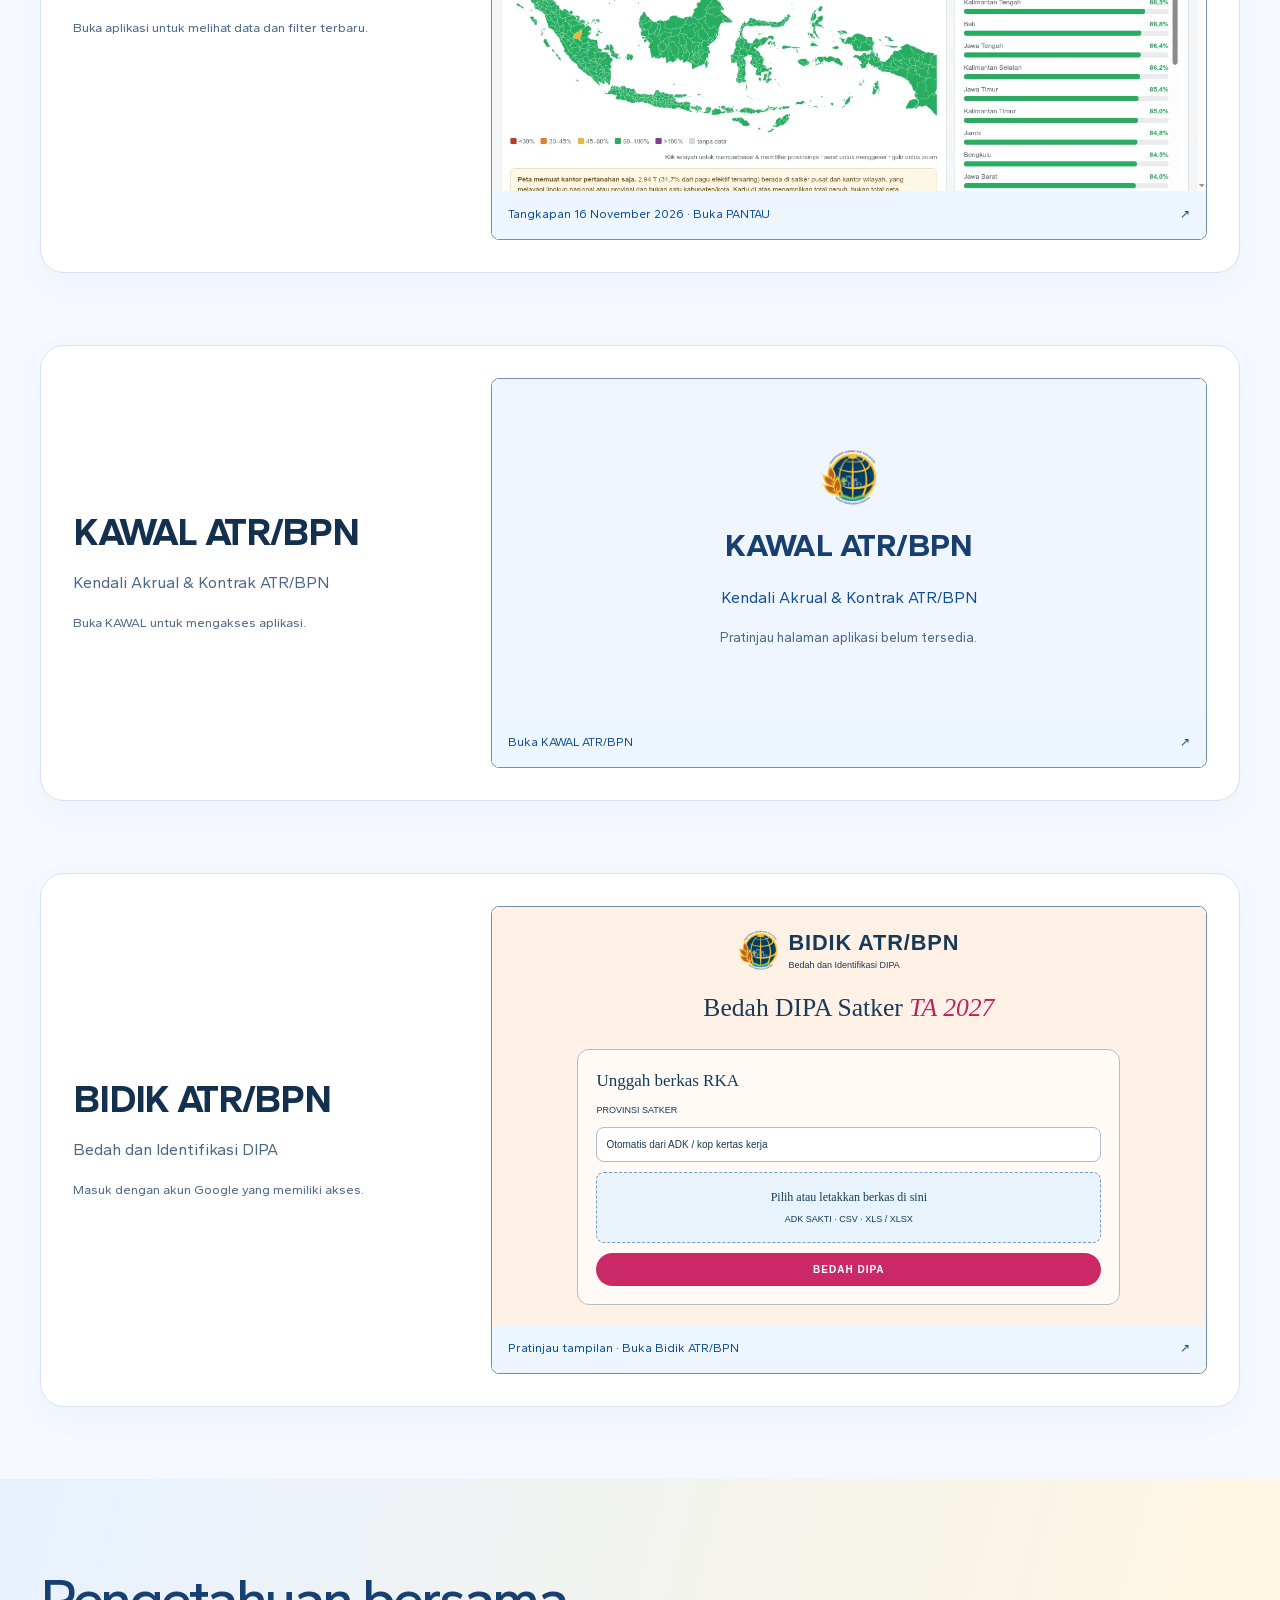
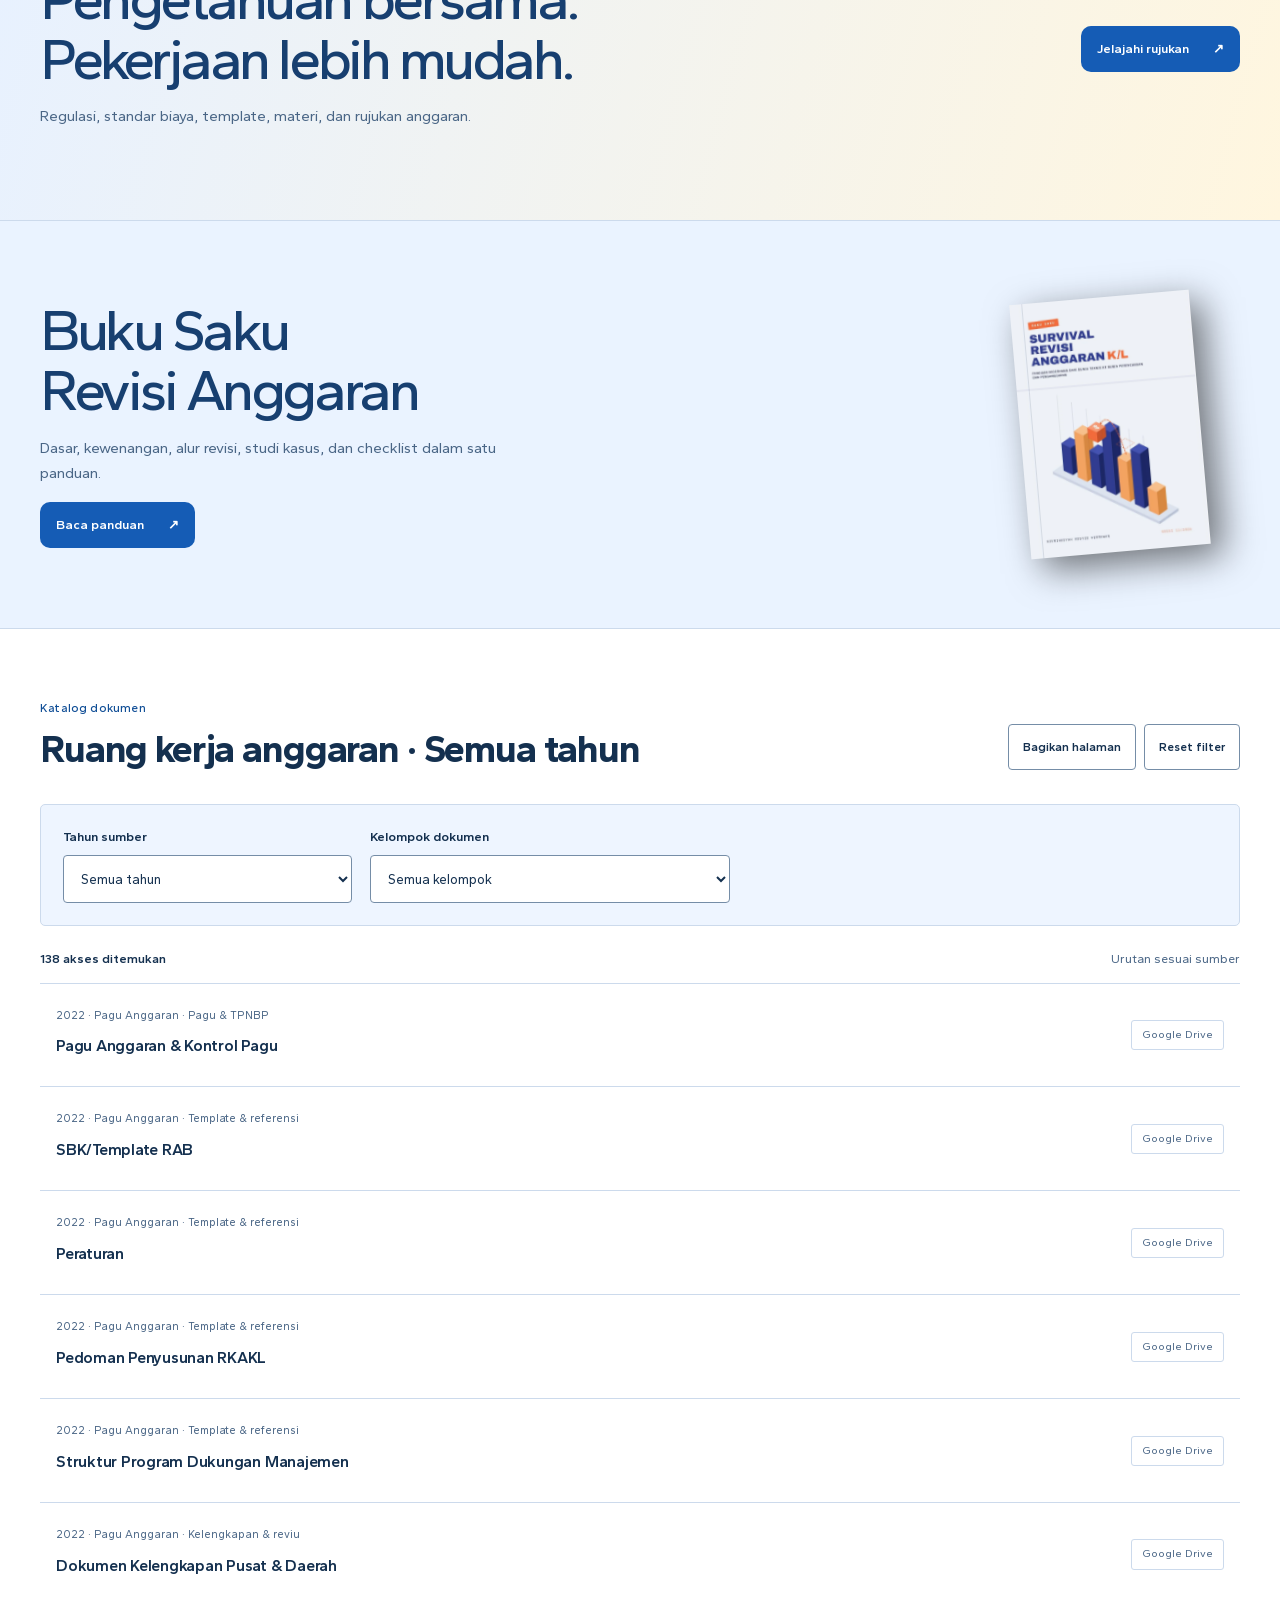
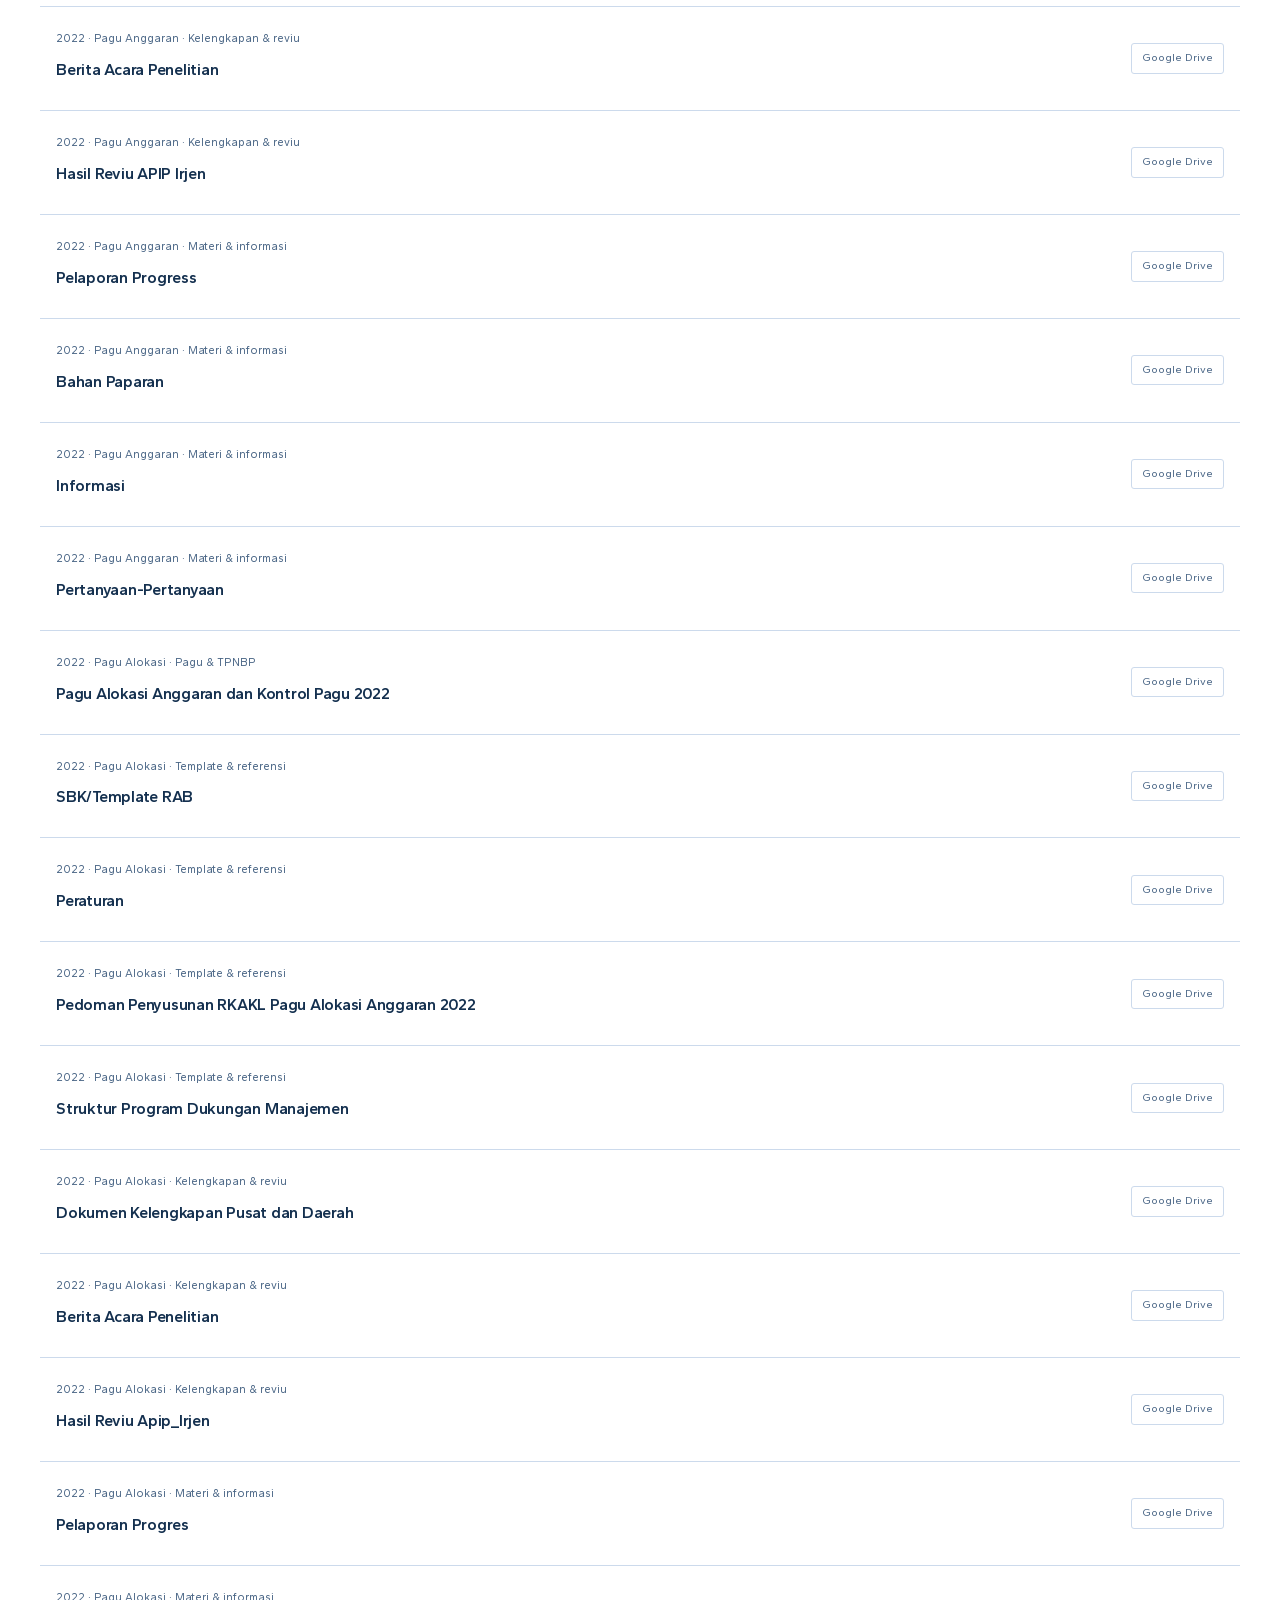
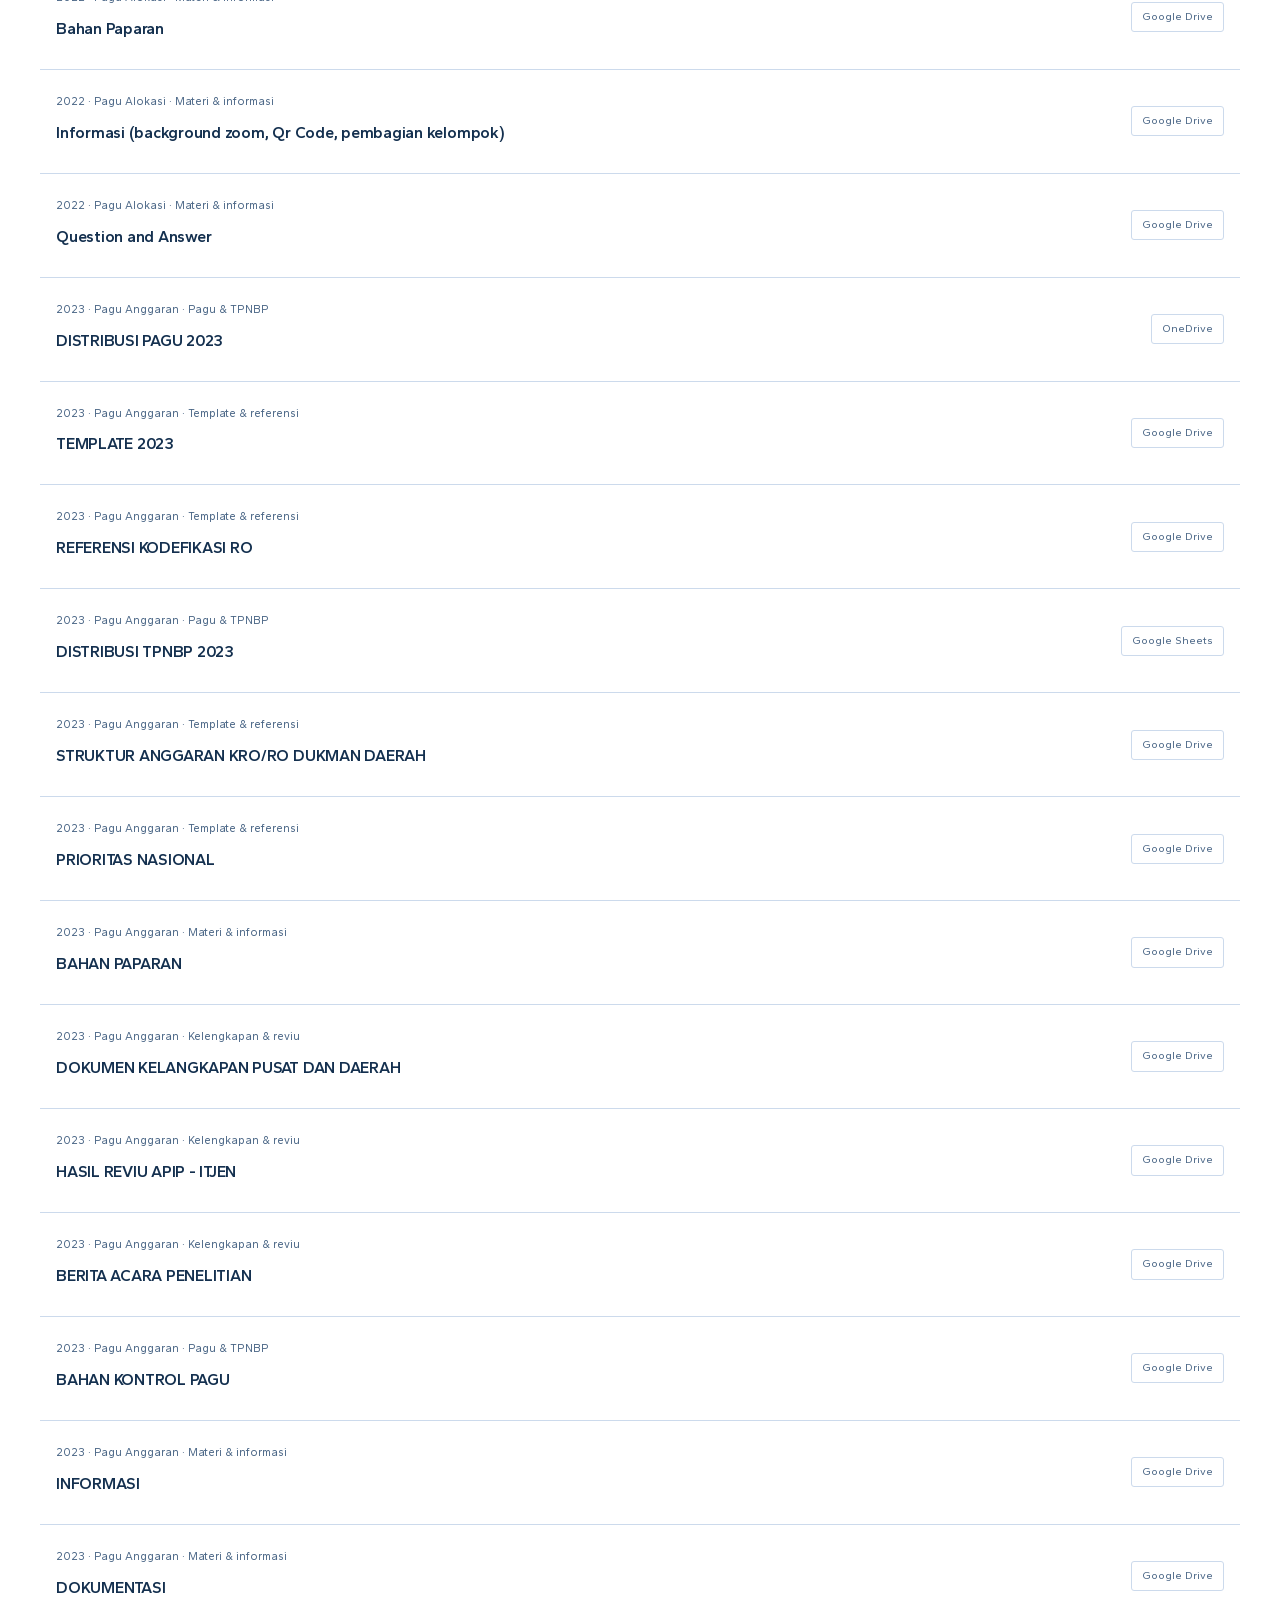
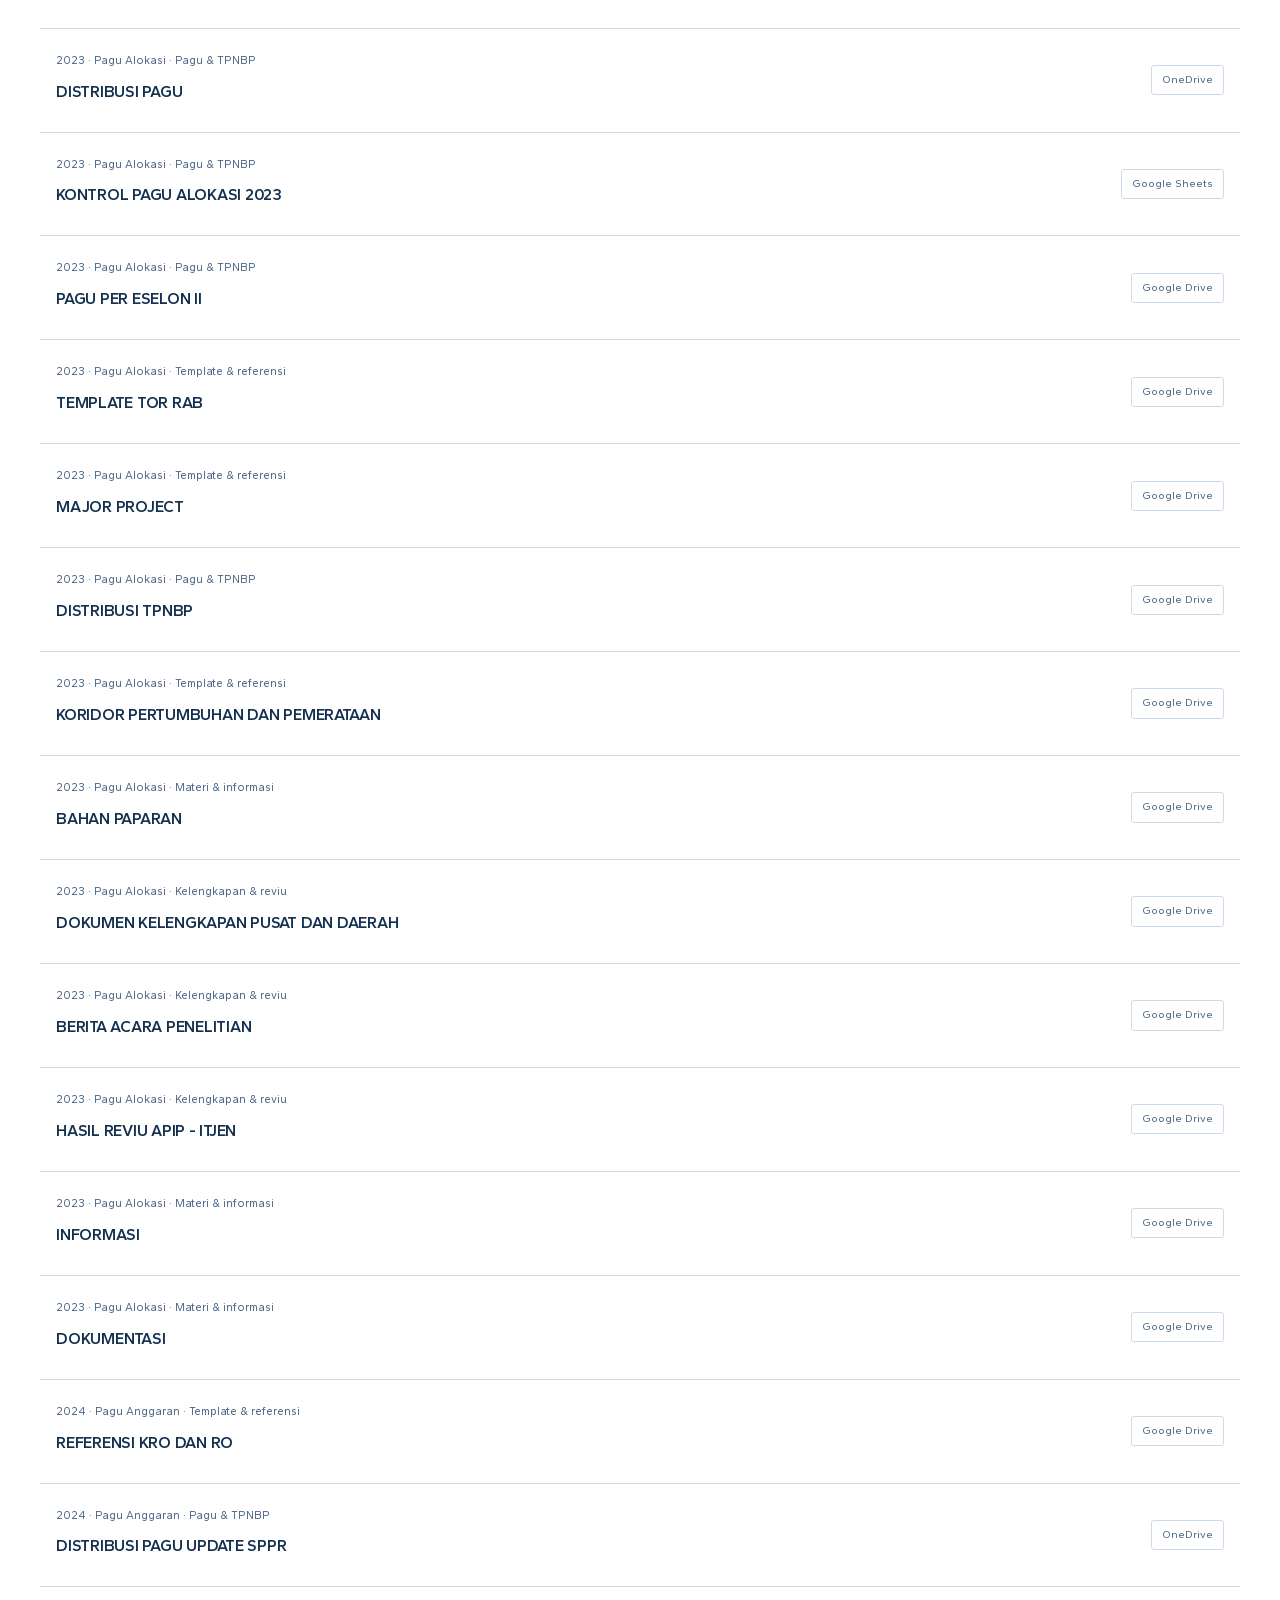
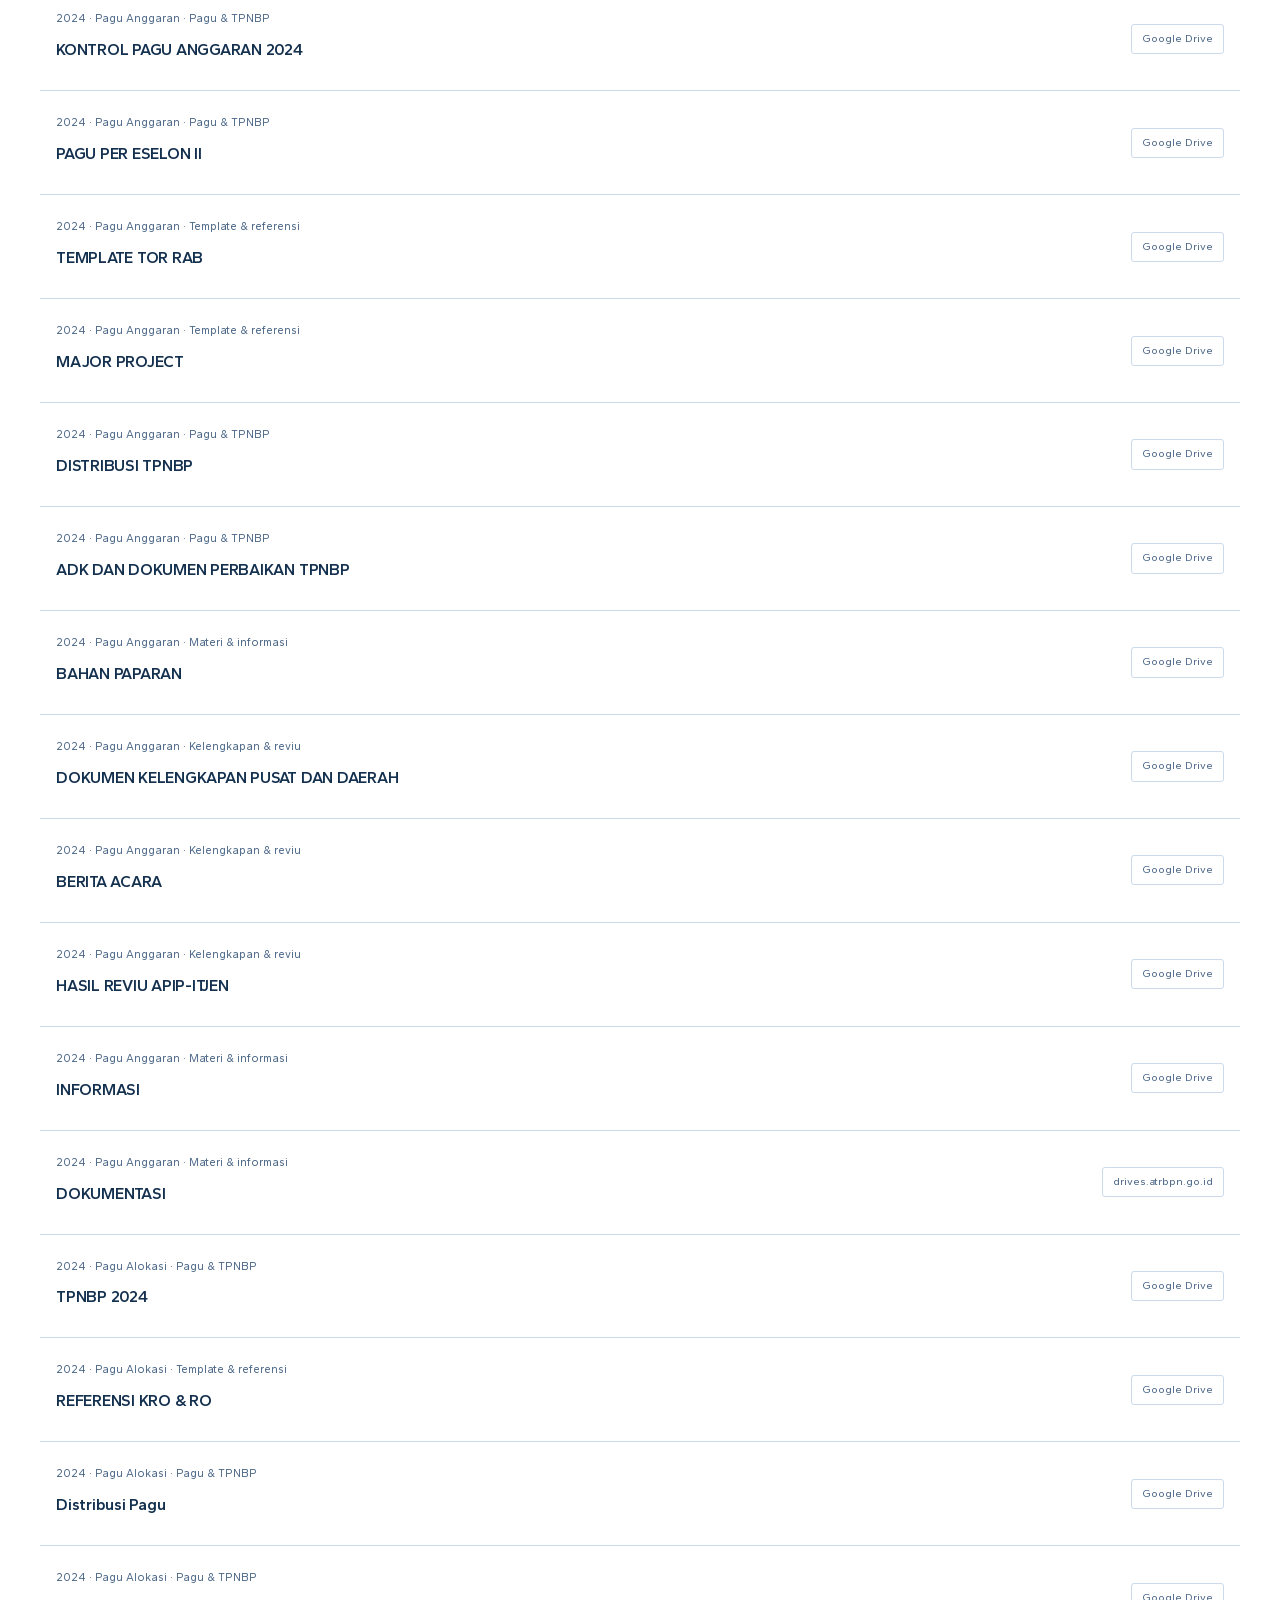
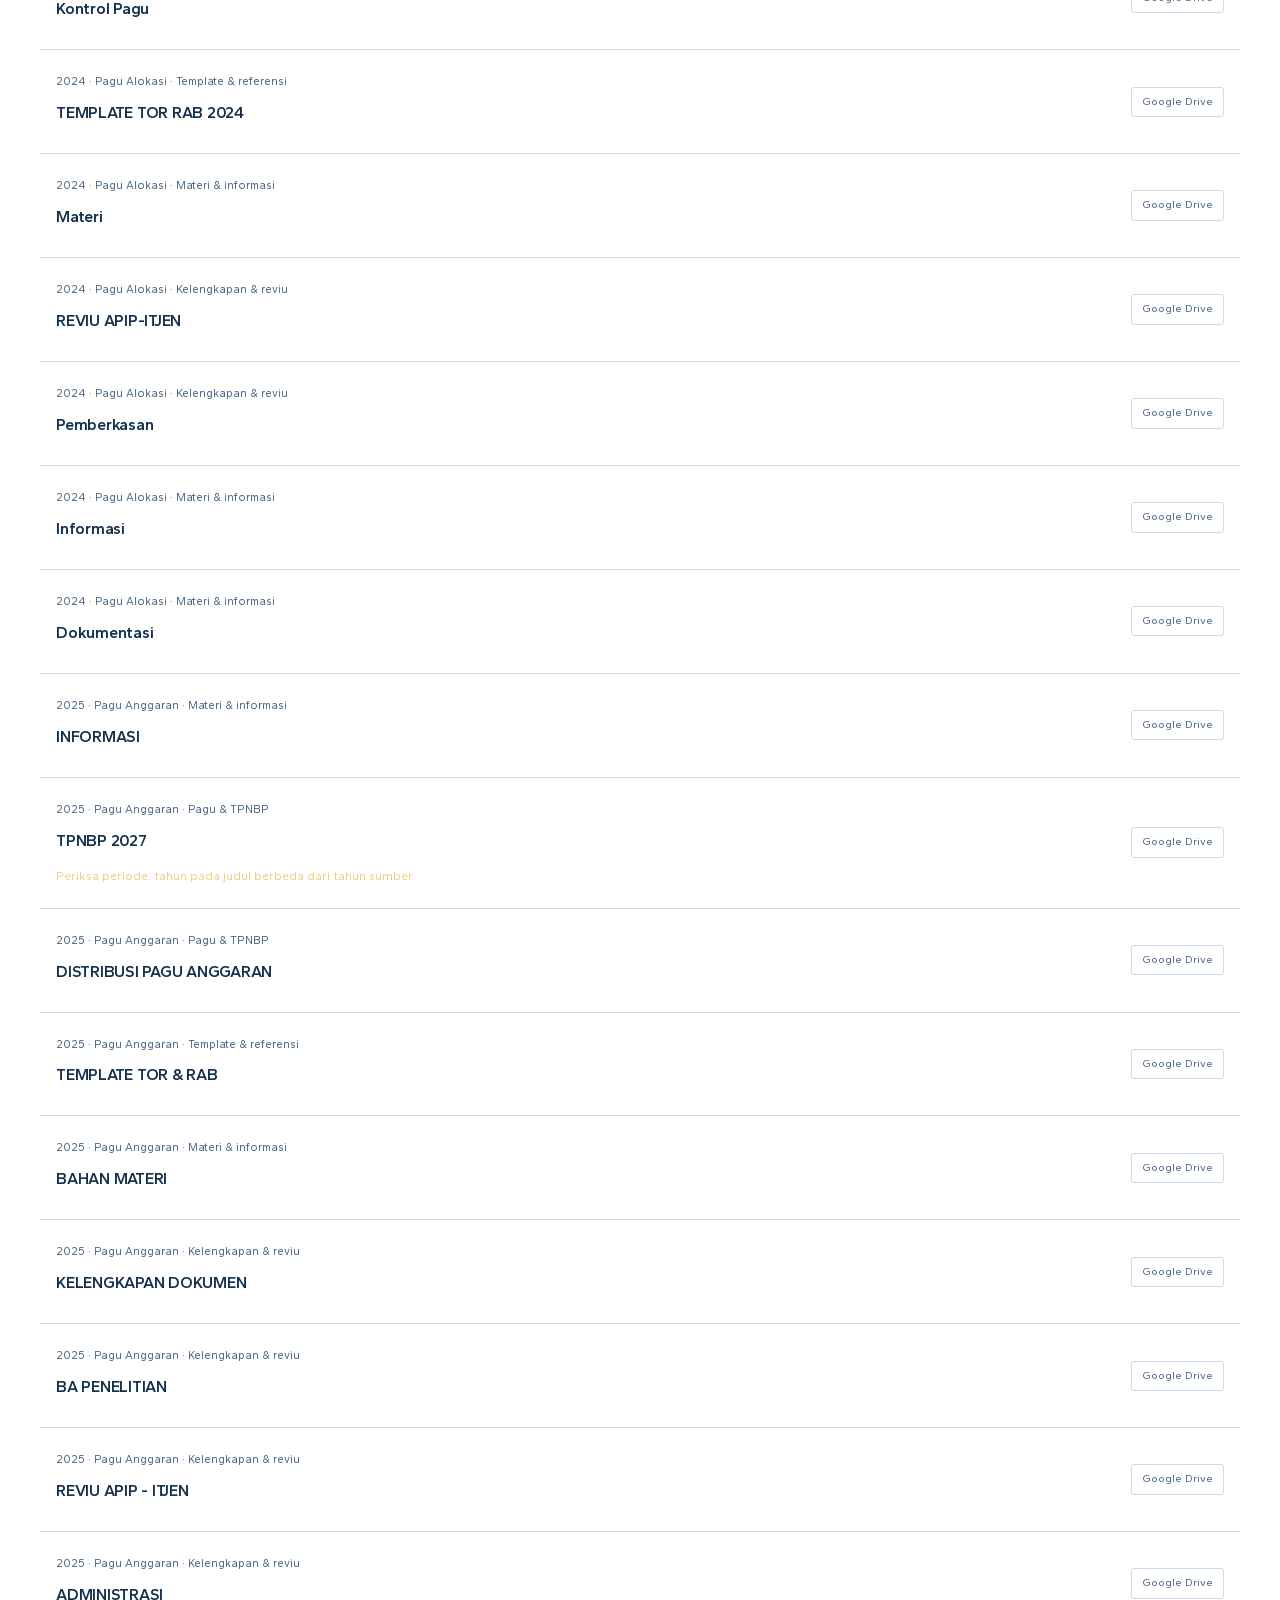
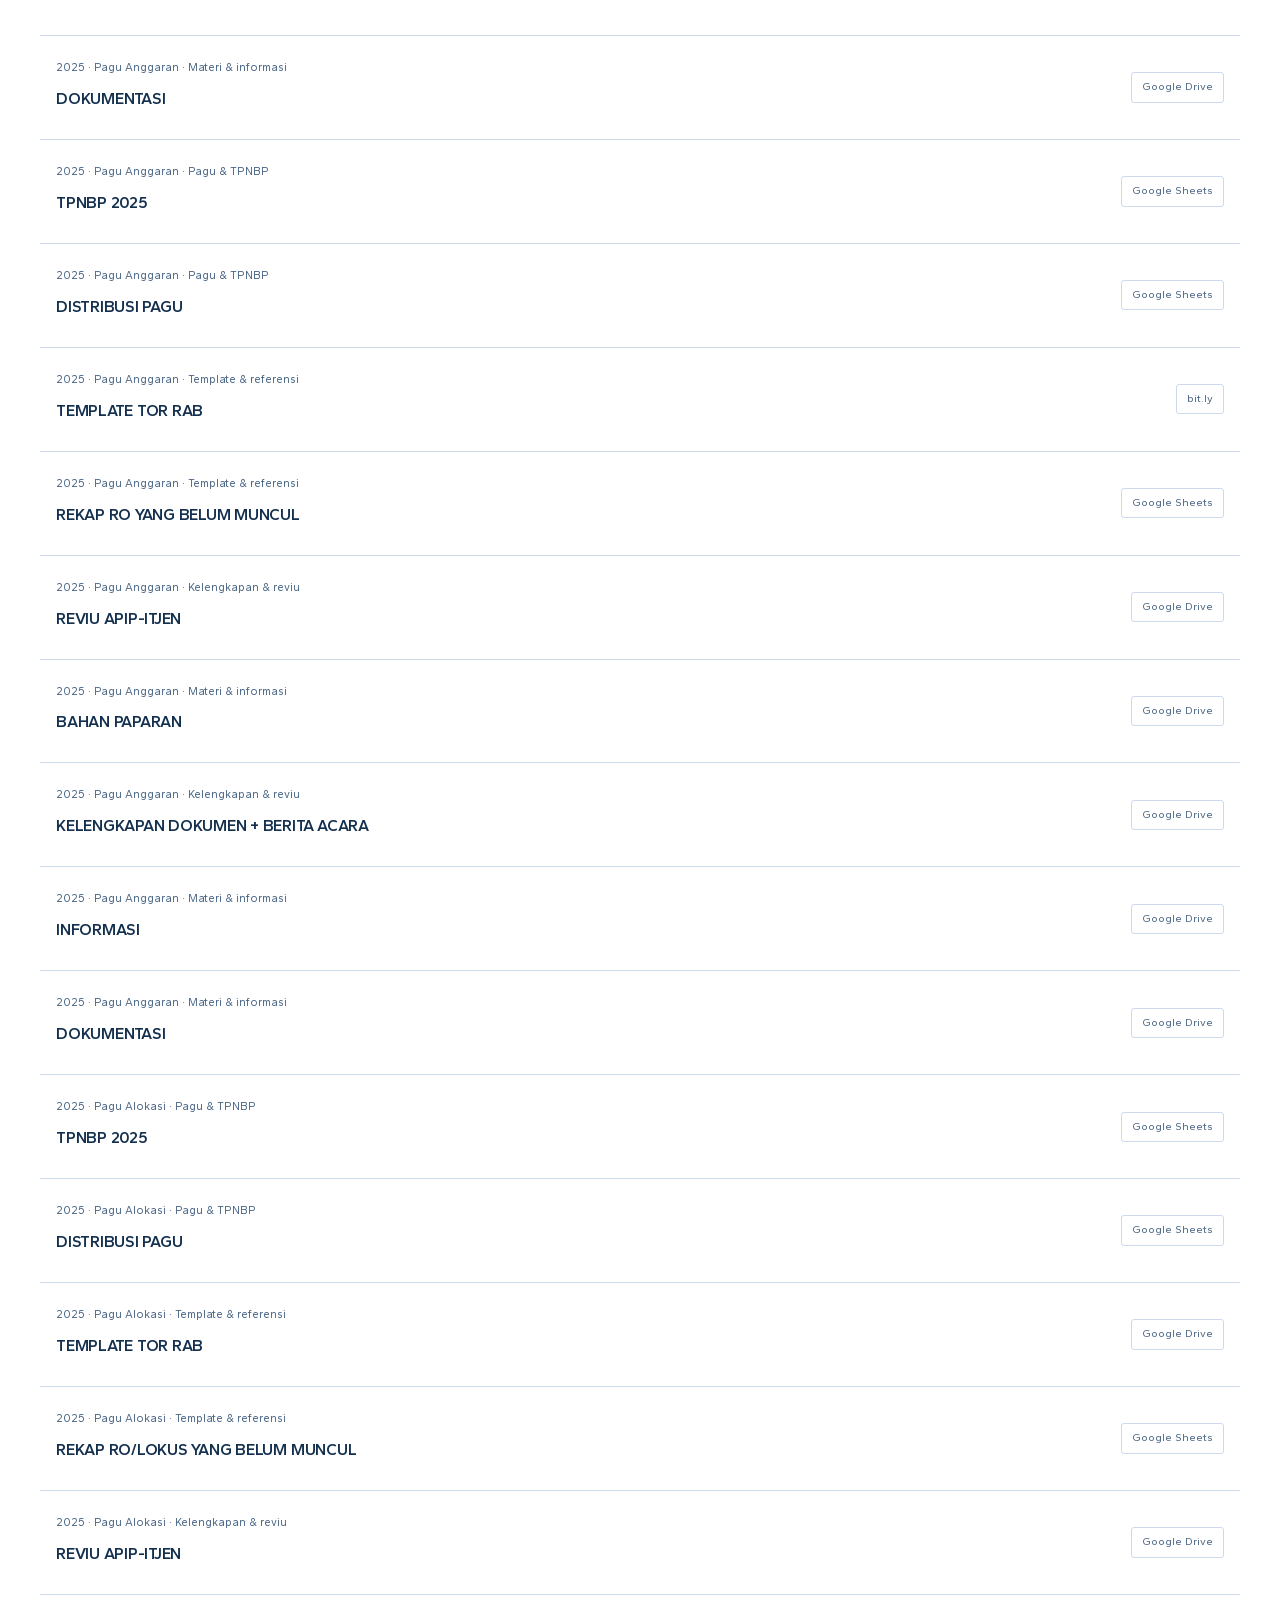
==== commit 3ca49624: "Run animations by default and add a pause button beside the theme toggle Motion no longer follows th" ====
--- a/index.html
+++ b/index.html
@@ -13,11 +13,11 @@
   <meta property="og:url" content="https://siperi.id/">
   <title>SiPERI ATR/BPN | Penyusunan, Revisi, dan Realisasi Anggaran</title>
   <script>try{document.documentElement.dataset.theme=localStorage.getItem('siperi-theme')==='dark'?'dark':'light'}catch{document.documentElement.dataset.theme='light'}</script>
-  <script>(()=>{const r=document.documentElement;let reduce=false;try{reduce=matchMedia('(prefers-reduced-motion: reduce)').matches}catch{}r.classList.toggle('motion-ok',r.hasAttribute('data-force-motion')||!reduce)})()</script>
+  <script>(()=>{const r=document.documentElement;let off=false;try{off=localStorage.getItem('siperi-motion')==='off'}catch{}r.classList.toggle('motion-ok',r.hasAttribute('data-force-motion')||!off)})()</script>
   <script type="application/ld+json">{"@context":"https://schema.org","@type":"WebSite","name":"SiPERI ATR/BPN","alternateName":"Sistem Informasi Penyusunan, Revisi, dan Realisasi Anggaran","url":"https://siperi.id/","inLanguage":"id"}</script>
-  <link rel="stylesheet" href="styles.css?v=bdc94b6ed439">
-  <script src="app.js?v=1d5ed3996dc4" defer></script>
-  <script src="portal-motion.js?v=67e66ef72ecc" defer></script>
+  <link rel="stylesheet" href="styles.css?v=f806e8512714">
+  <script src="app.js?v=9775f5ff8a84" defer></script>
+  <script src="portal-motion.js?v=de31c415bfc4" defer></script>
   <script src="scroll-scenes.js?v=c71b423c94e4" defer></script>
   <script src="buku-saku.js?v=fd2dcddcd0cb" defer></script>
   <script src="bot-config.js?v=bddf42632f84" defer></script>
@@ -25,10 +25,10 @@
   <link rel="stylesheet" href="light.css?v=edcc850ab984">
   <link rel="stylesheet" href="themes.css?v=756187ed8276">
   <link rel="stylesheet" href="clarity.css?v=c46e6354d74c">
-  <script src="themes.js?v=240af81f2a75" defer></script>
-  <link rel="stylesheet" href="mobile-nav.css?v=2257b1593d05">
-  <link rel="stylesheet" href="siklus.css?v=dec5e8b0219e">
-  <script src="siklus.js?v=bf9cbc4af95d" defer></script>
+  <script src="themes.js?v=188ea98173f0" defer></script>
+  <link rel="stylesheet" href="mobile-nav.css?v=1d3e3656630a">
+  <link rel="stylesheet" href="siklus.css?v=fdd796845974">
+  <script src="siklus.js?v=29016298e88a" defer></script>
   <script src="mobile-nav.js?v=7db39f306ee5" defer></script>
 </head>
 <body>
@@ -41,6 +41,7 @@
       <a href="#revisi" data-page="revisi">Revisi Anggaran</a>
       <a href="#buku-saku" data-page="buku-saku">Buku Saku Revisi</a>
     </nav>
+    <button class="theme-toggle motion-switch" id="motion-toggle" type="button" aria-label="Jeda animasi" title="Jeda animasi" aria-pressed="false"><svg class="pause-icon" viewBox="0 0 24 24" width="22" height="22" fill="currentColor" aria-hidden="true"><rect x="6.5" y="5" width="3.6" height="14" rx="1"/><rect x="13.9" y="5" width="3.6" height="14" rx="1"/></svg><svg class="play-icon" viewBox="0 0 24 24" width="22" height="22" fill="currentColor" aria-hidden="true"><path d="M8 5.2v13.6a.8.8 0 0 0 1.2.7l10.6-6.8a.8.8 0 0 0 0-1.4L9.2 4.5a.8.8 0 0 0-1.2.7Z"/></svg></button>
     <button class="theme-toggle" id="theme-toggle" type="button" aria-label="Gunakan tema gelap" title="Gunakan tema gelap" aria-pressed="false"><svg class="moon-icon" viewBox="0 0 24 24" width="22" height="22" fill="none" stroke="currentColor" stroke-width="1.8" aria-hidden="true"><path d="M20 15.5A8.5 8.5 0 0 1 8.5 4 8.5 8.5 0 1 0 20 15.5Z"/></svg><svg class="sun-icon" viewBox="0 0 24 24" width="22" height="22" fill="none" stroke="currentColor" stroke-width="1.8" aria-hidden="true"><circle cx="12" cy="12" r="4"/><path d="M12 2v3m0 14v3M2 12h3m14 0h3M5 5l2 2m10 10 2 2M5 19l2-2M17 7l2-2"/></svg></button>
     <details class="nav-directory" id="nav-directory"><summary>Menu <span aria-hidden="true">+</span></summary><nav aria-label="Semua layanan SiPERI">
       <a href="#beranda" data-page="beranda">Beranda</a>
--- a/styles.css
+++ b/styles.css
@@ -269,18 +269,17 @@
   .bot-dialog[open] { overflow-y: auto; overscroll-behavior: contain; }
   .bot-content { flex: 0 0 auto; overflow: visible; }
 }
-@media (prefers-reduced-motion:no-preference) {
-  button, .home-services > a, .primary-navigation a, .book-shortcut-action, .knowledge-shortcut-action { transition: background-color 160ms ease, border-color 160ms ease; }
-  .document-stream i { animation: document-flow 4s ease-out 1 both; }
-  .document-stream i:nth-child(even) { animation-duration: 4.5s; }
-  @keyframes document-flow { from { translate: 0 -40px; } to { translate: 0 0; } }
-  .scroll-symbol { animation: scroll-hint 1.3s ease-in-out 3; }
-  @keyframes scroll-hint { 0%,100% { transform: translateY(0); } 55% { transform: translateY(5px); } }
-  .bot-launcher img { transition: transform 160ms ease; }
-  .bot-launcher:hover img { transform: translateY(-4px); }
-  .bot-dialog[open] { animation: bot-appear 160ms ease-out; }
-  @keyframes bot-appear { from { opacity: .7; transform: translateY(8px); } to { opacity: 1; transform: translateY(0); } }
-}
+/* Gerak mengikuti tombol jeda di header (kelas .motion-ok), bukan setelan sistem. */
+.motion-ok button, .motion-ok .home-services > a, .motion-ok .primary-navigation a, .motion-ok .book-shortcut-action, .motion-ok .knowledge-shortcut-action { transition: background-color 160ms ease, border-color 160ms ease; }
+.motion-ok .document-stream i { animation: document-flow 4s ease-out 1 both; }
+.motion-ok .document-stream i:nth-child(even) { animation-duration: 4.5s; }
+@keyframes document-flow { from { translate: 0 -40px; } to { translate: 0 0; } }
+.motion-ok .scroll-symbol { animation: scroll-hint 1.3s ease-in-out 3; }
+@keyframes scroll-hint { 0%,100% { transform: translateY(0); } 55% { transform: translateY(5px); } }
+.motion-ok .bot-launcher img { transition: transform 160ms ease; }
+.motion-ok .bot-launcher:hover img { transform: translateY(-4px); }
+.motion-ok .bot-dialog[open] { animation: bot-appear 160ms ease-out; }
+@keyframes bot-appear { from { opacity: .7; transform: translateY(8px); } to { opacity: 1; transform: translateY(0); } }
 @media (max-width:1256px) {
   .topbar, .home-services { margin-left: 28px; margin-right: 28px; }
 }
@@ -379,10 +378,8 @@
   .filters > div:last-child { grid-column: auto; }
   .catalog-actions { flex-direction: column; }
 }
-@media (prefers-reduced-motion:reduce) {
-  *, *::before, *::after { scroll-behavior: auto !important; }
-  .document-stream i, .scroll-symbol, .bot-dialog[open] { animation: none; }
-}
+html:not(.motion-ok), html:not(.motion-ok) *, html:not(.motion-ok) *::before, html:not(.motion-ok) *::after { scroll-behavior: auto !important; }
+html:not(.motion-ok) .document-stream i, html:not(.motion-ok) .scroll-symbol, html:not(.motion-ok) .bot-dialog[open] { animation: none; }
 
 .site-navigation { max-width: 960px; min-height: 60px; margin-top: 12px; top: 12px; padding: 6px 12px; gap: 12px; flex-wrap: wrap; }
 .primary-navigation { flex-wrap: wrap; }
@@ -490,6 +487,4 @@
   .home-services > a { min-height: 440px; }
   .motion-toggle { top: 4px; font-size: .68rem; }
 }
-@media (prefers-reduced-motion:reduce) {
-  body:not([data-motion-enabled]) .document-stream i, body:not([data-motion-enabled]) .document-stream i::after, body:not([data-motion-enabled]) .service-art * { animation: none !important; }
-}
+body:not([data-motion-enabled]) .document-stream i, body:not([data-motion-enabled]) .document-stream i::after, body:not([data-motion-enabled]) .service-art * { animation: none !important; }
--- a/mobile-nav.css
+++ b/mobile-nav.css
@@ -5,7 +5,7 @@
 body { padding-left: env(safe-area-inset-left, 0px); padding-right: env(safe-area-inset-right, 0px); }
 a, button, summary, select, input, textarea { touch-action: manipulation; }
 ::selection { background: #ffd67a; color: #14304f; }
-@media (prefers-reduced-motion: no-preference) { html { scroll-behavior: smooth; } }
+html.motion-ok { scroll-behavior: smooth; }
 
 .mobile-tabbar { display: none; }
 
@@ -104,11 +104,11 @@
   [data-theme=dark] .nav-directory nav a:hover, [data-theme=dark] .nav-directory nav a.current { background: #264565; border-color: #809bb9; color: #fff; }
 }
 
-@media (max-width: 700px) and (prefers-reduced-motion: no-preference), (pointer: coarse) and (max-height: 500px) and (max-width: 1000px) and (prefers-reduced-motion: no-preference) {
-  .tab-icon { transition: background-color .2s ease, transform .12s ease; }
-  .mobile-tabbar > :active .tab-icon { transform: scale(.92); }
-  .nav-directory[open] nav { animation: siperi-sheet-up .34s cubic-bezier(.22, 1, .36, 1); }
-  .nav-directory[open]::before { animation: siperi-fade-in .24s ease-out; }
+@media (max-width: 700px), (pointer: coarse) and (max-height: 500px) and (max-width: 1000px) {
+  .motion-ok .tab-icon { transition: background-color .2s ease, transform .12s ease; }
+  .motion-ok .mobile-tabbar > :active .tab-icon { transform: scale(.92); }
+  .motion-ok .nav-directory[open] nav { animation: siperi-sheet-up .34s cubic-bezier(.22, 1, .36, 1); }
+  .motion-ok .nav-directory[open]::before { animation: siperi-fade-in .24s ease-out; }
 }
 @keyframes siperi-sheet-up { from { transform: translateY(100%); } to { transform: none; } }
 @keyframes siperi-fade-in { from { opacity: 0; } }
--- a/siklus.css
+++ b/siklus.css
@@ -24,8 +24,8 @@
 .map-far { background-image: url("peta-kontur.svg"); }
 .map-near { background-image: url("peta-persil.svg"); }
 .map-layer svg { display: block; width: 100%; height: 100%; }
-/* Saat animasi diizinkan, peta menunggu versi inline agar dapat digambar dari kosong. */
-.motion-ok .map-layer:not(.is-static) { background-image: none; }
+/* Saat animasi menyala, peta menunggu versi inline agar dapat digambar dari kosong. Versi inline selalu menggantikan gambar latar. */
+.motion-ok .map-layer:not(.is-static), .map-layer.is-inline { background-image: none; }
 
 /* Kartu Bulan ini menggantikan daftar akses cepat yang mengulang isi halaman. */
 .now-card { display: none; }
@@ -81,9 +81,16 @@
 .lane-links a:hover { text-decoration: underline; }
 .cycle-source { max-width: 80ch; margin: 28px 0 0; color: var(--muted); font-size: .82rem; line-height: 1.7; }
 
+/* ---------- Tombol jeda animasi (di samping tombol tema) ---------- */
+.site-navigation .theme-toggle.motion-switch { margin-left: auto; }
+.site-navigation .motion-switch + .theme-toggle { margin-left: 0; }
+.motion-switch .play-icon { display: none; }
+.motion-switch[aria-pressed="true"] .pause-icon { display: none; }
+.motion-switch[aria-pressed="true"] .play-icon { display: block; }
+
 /* ---------- Gerak ----------
-   Semua gerak hanya berlaku dengan kelas .motion-ok di <html>: diberikan saat perangkat tidak meminta
-   gerak dikurangi (atau dipaksa di dummy). Tanpa kelas itu, setiap elemen tampil diam dan utuh. */
+   Semua gerak hanya berlaku dengan kelas .motion-ok di <html>. Kelas ini menyala secara bawaan dan
+   dimatikan lewat tombol jeda di header. Tanpa kelas itu, setiap elemen tampil diam dan utuh. */
 @property --reveal { syntax: '<percentage>'; inherits: false; initial-value: 115%; }
 .cycle { overflow-x: clip; }
 .motion-ok .is-home .intro { --ease-out: cubic-bezier(.22, 1, .36, 1); }
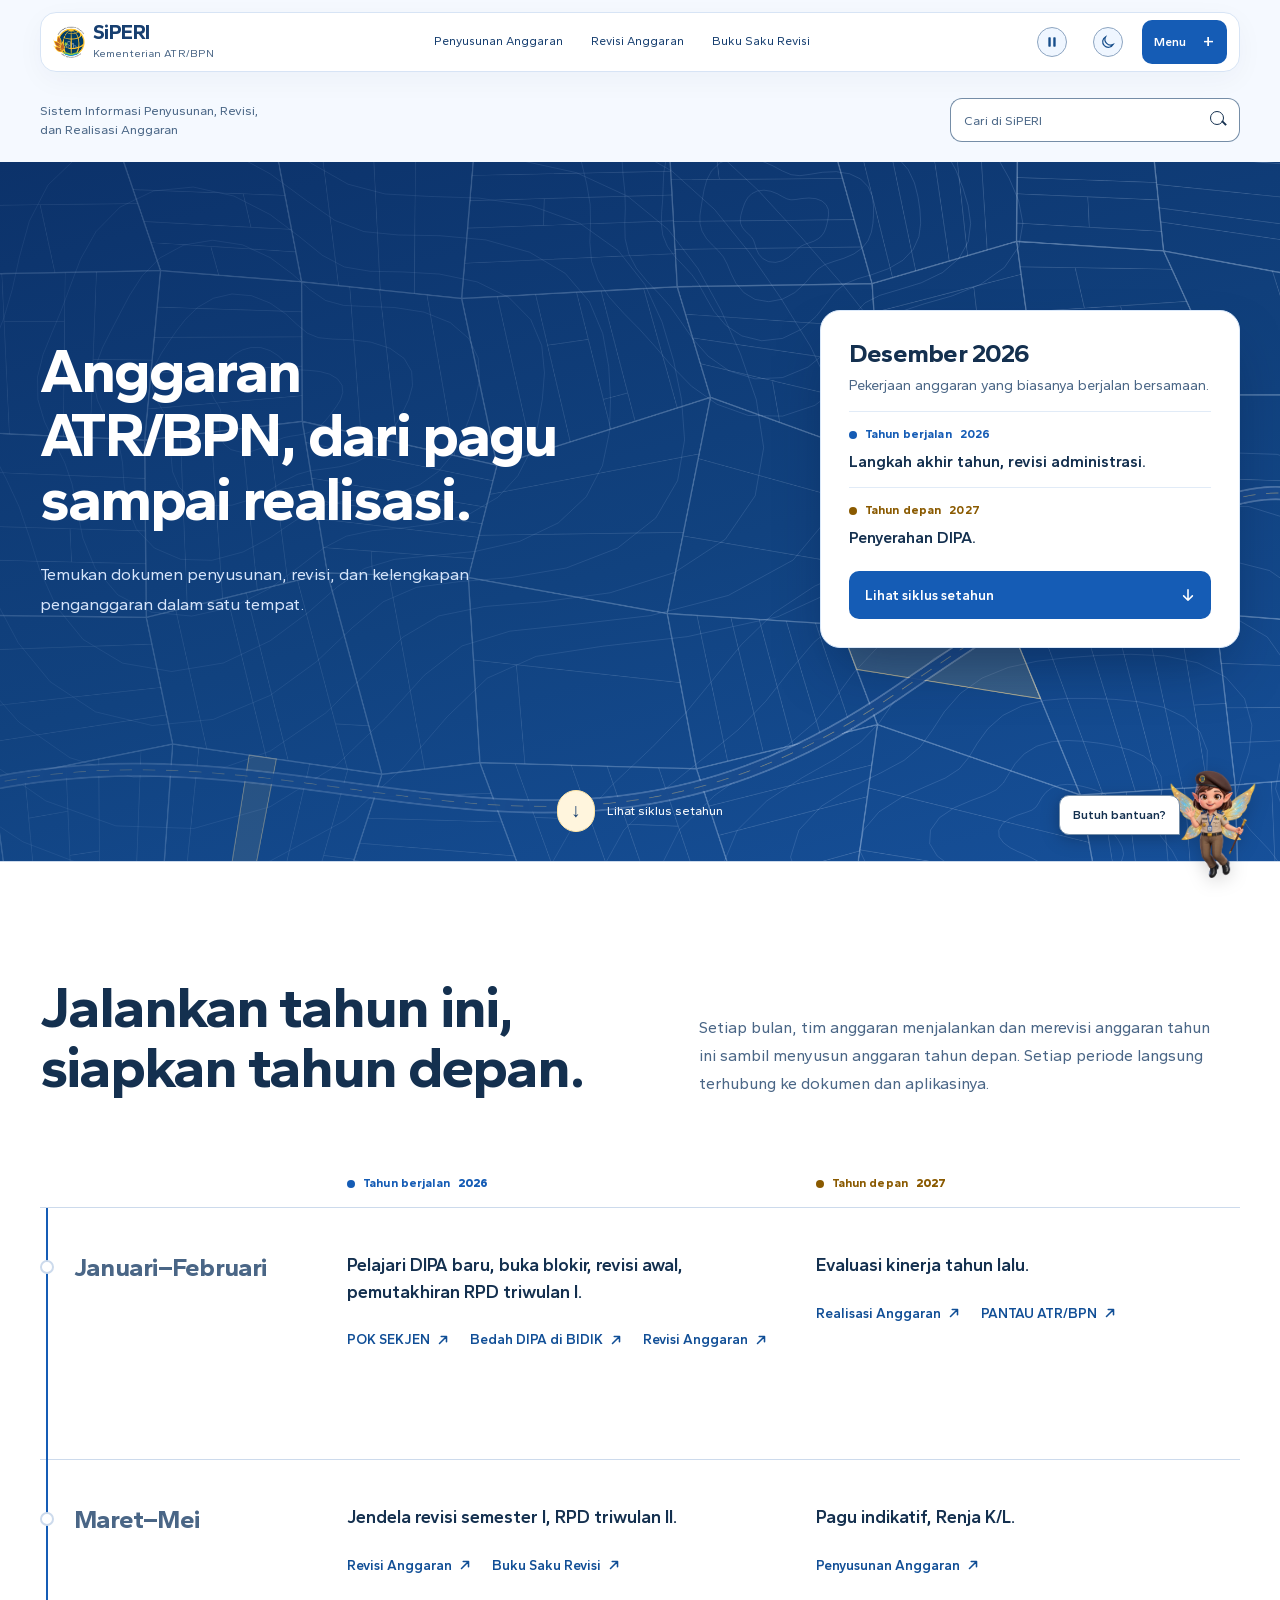
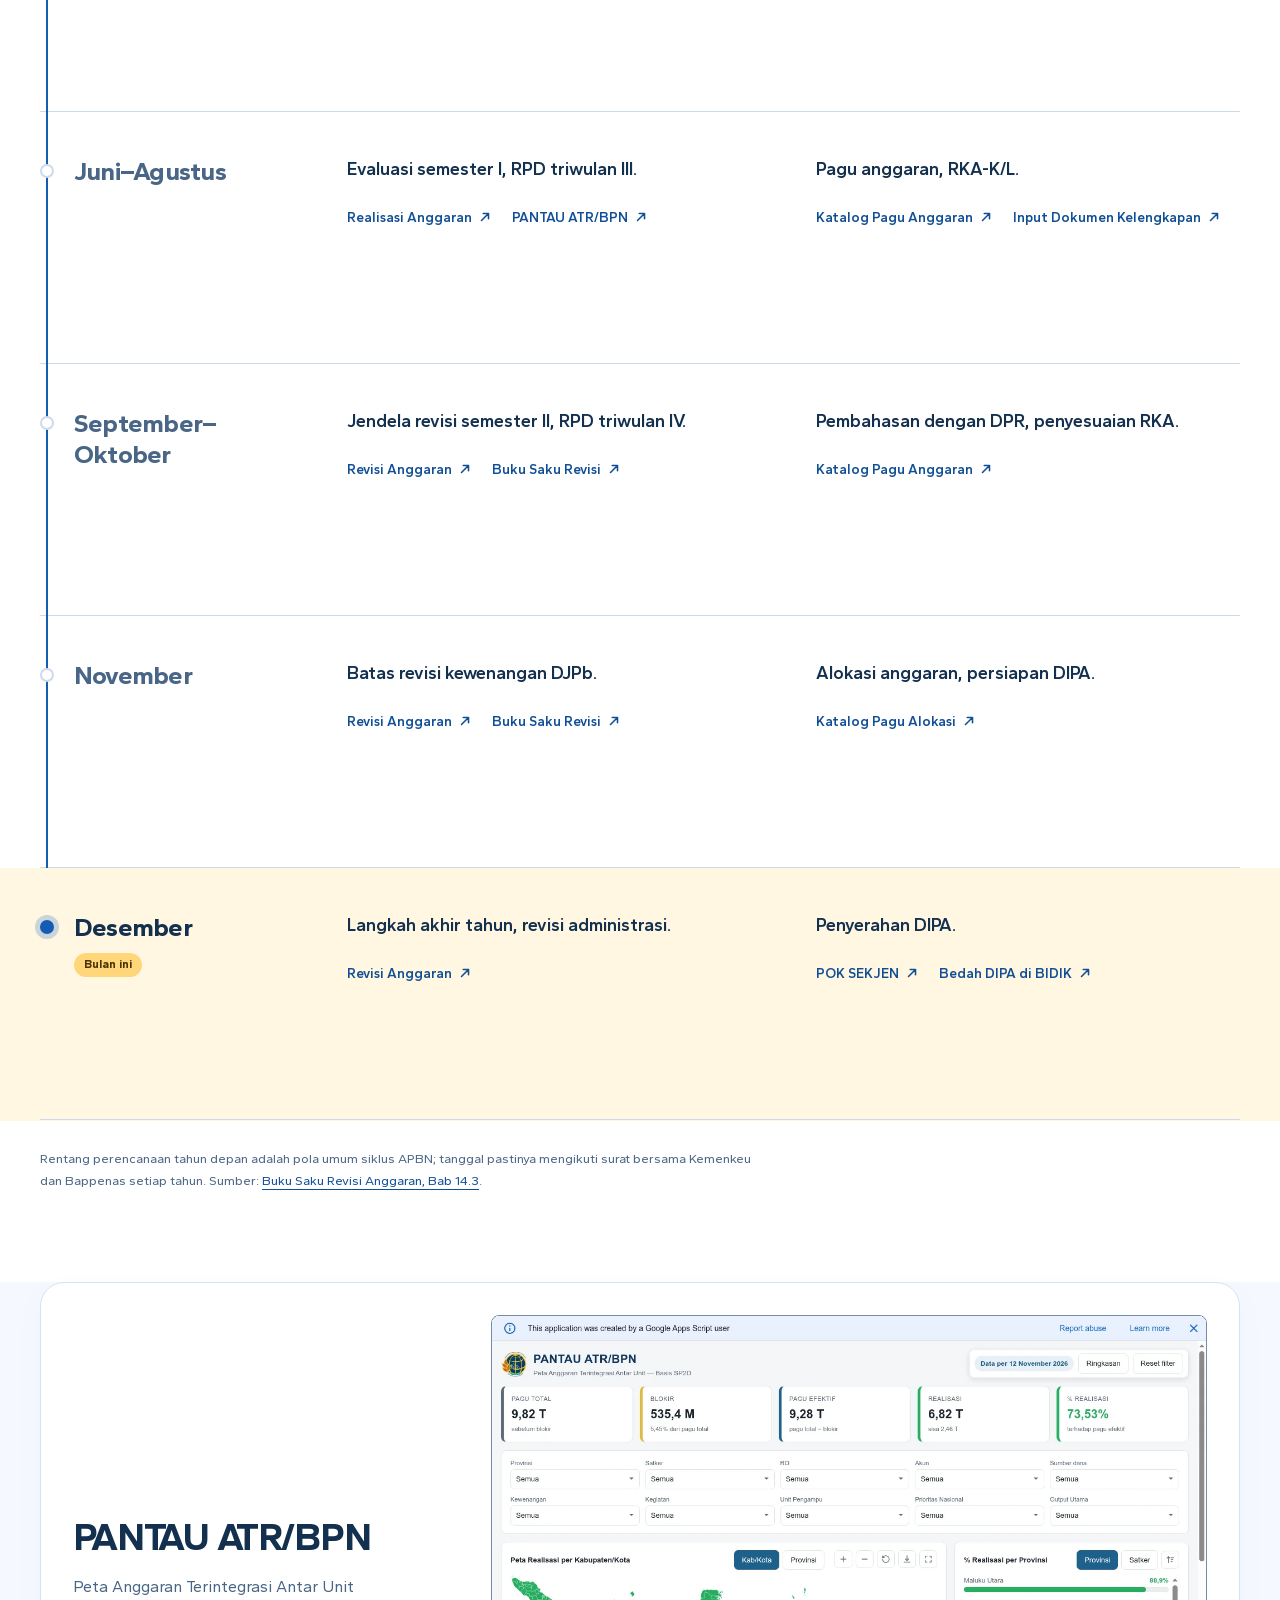
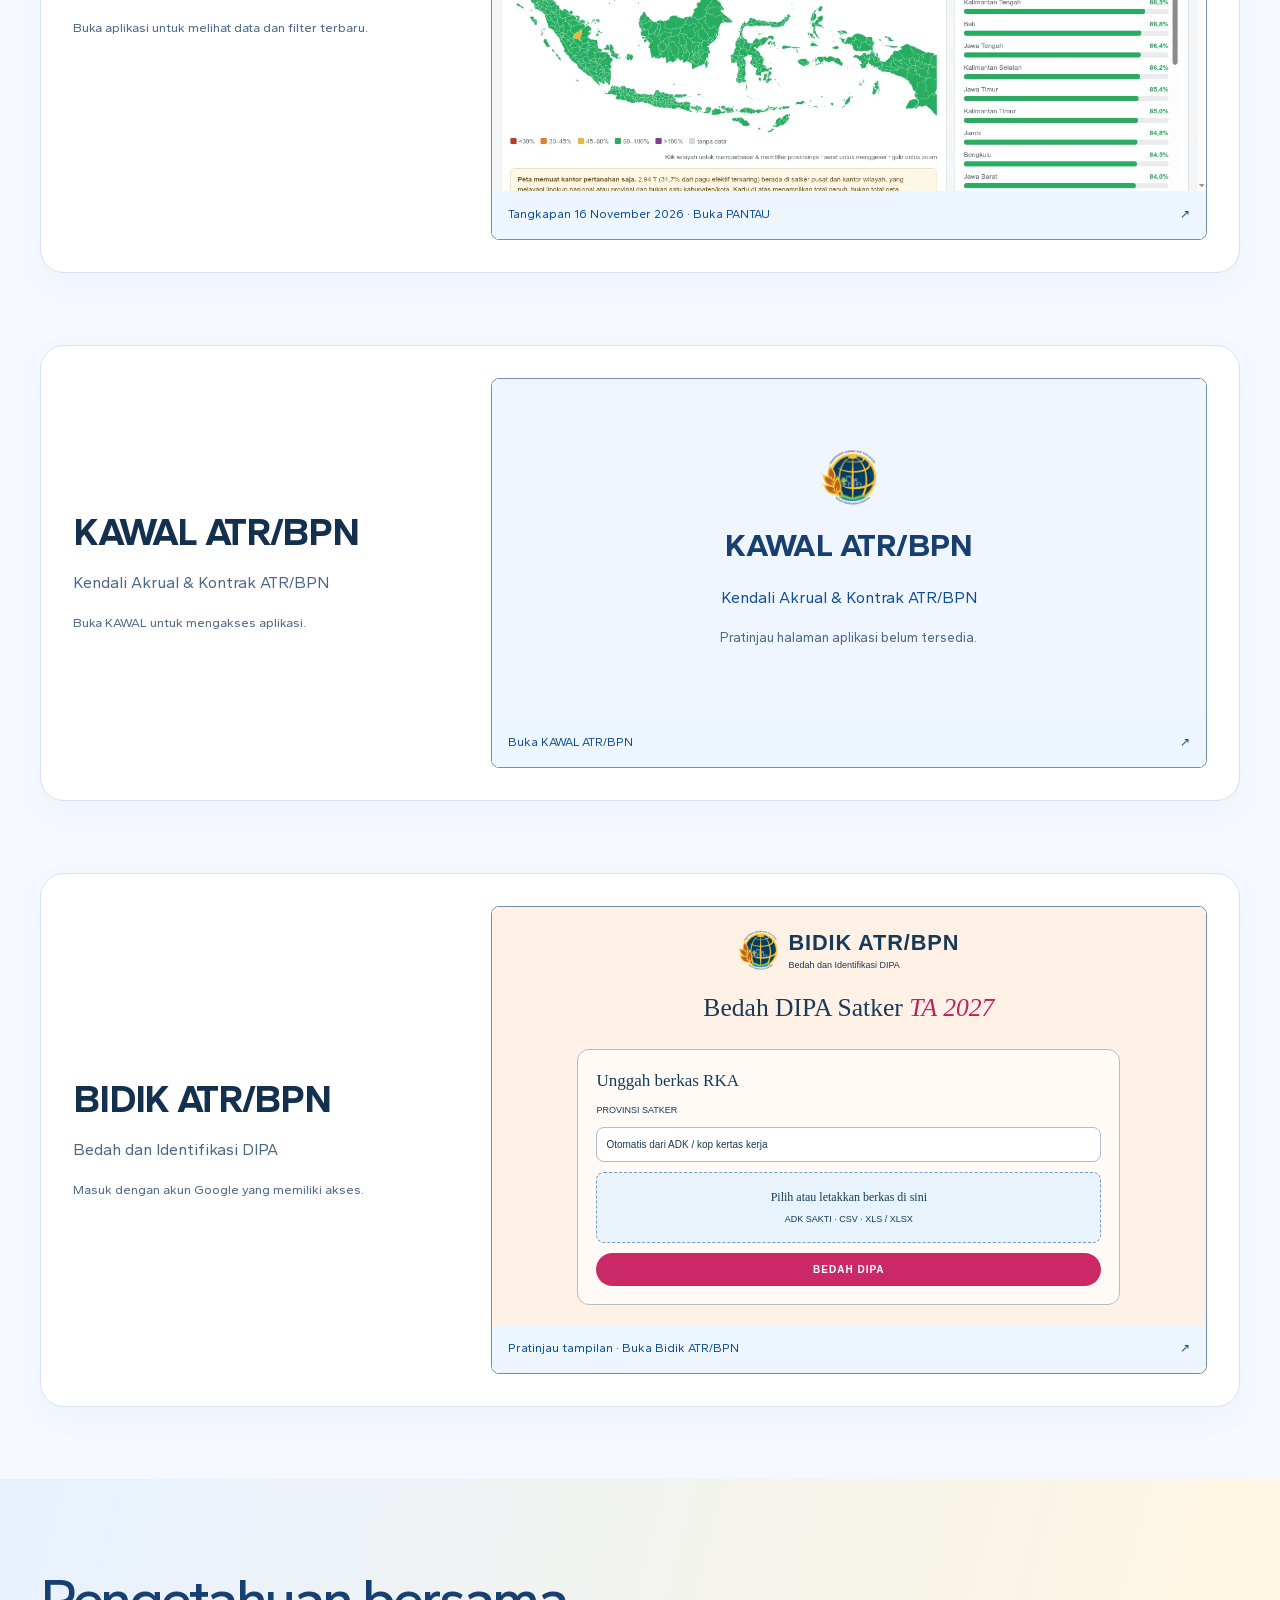
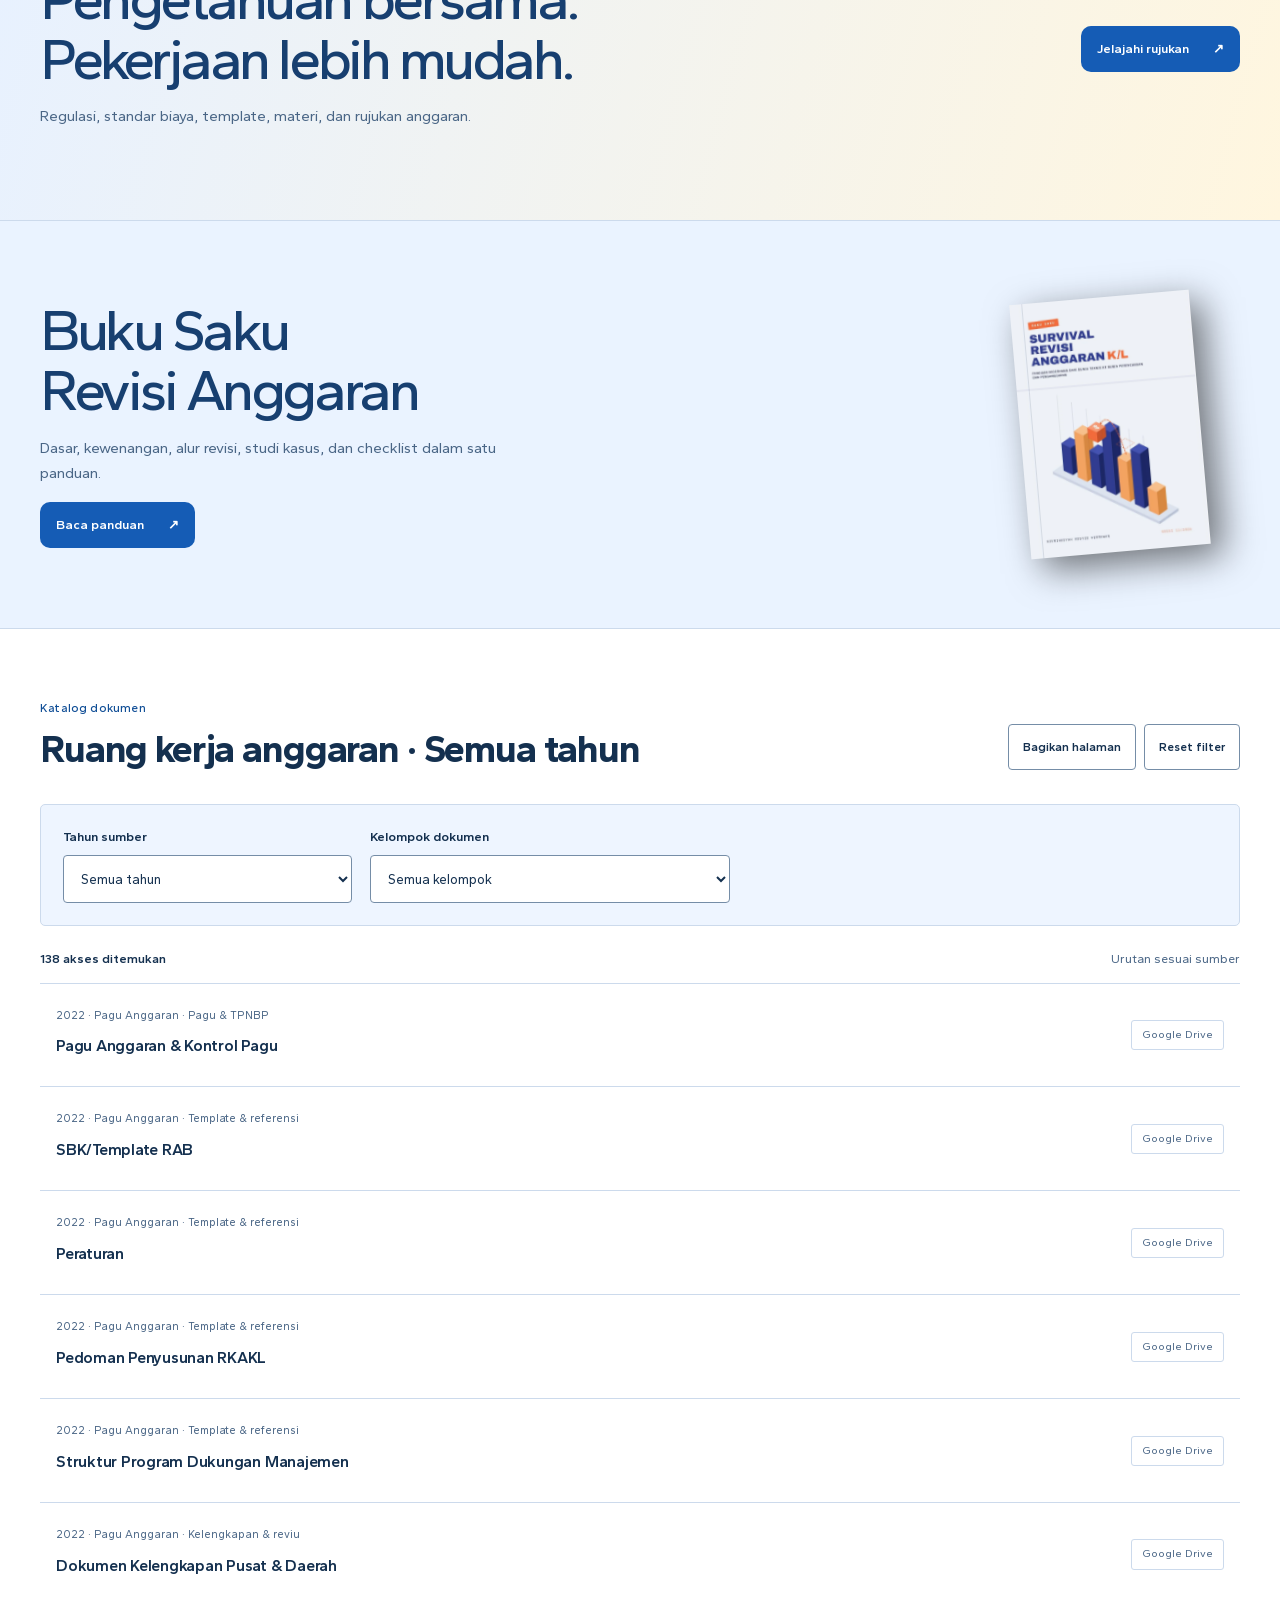
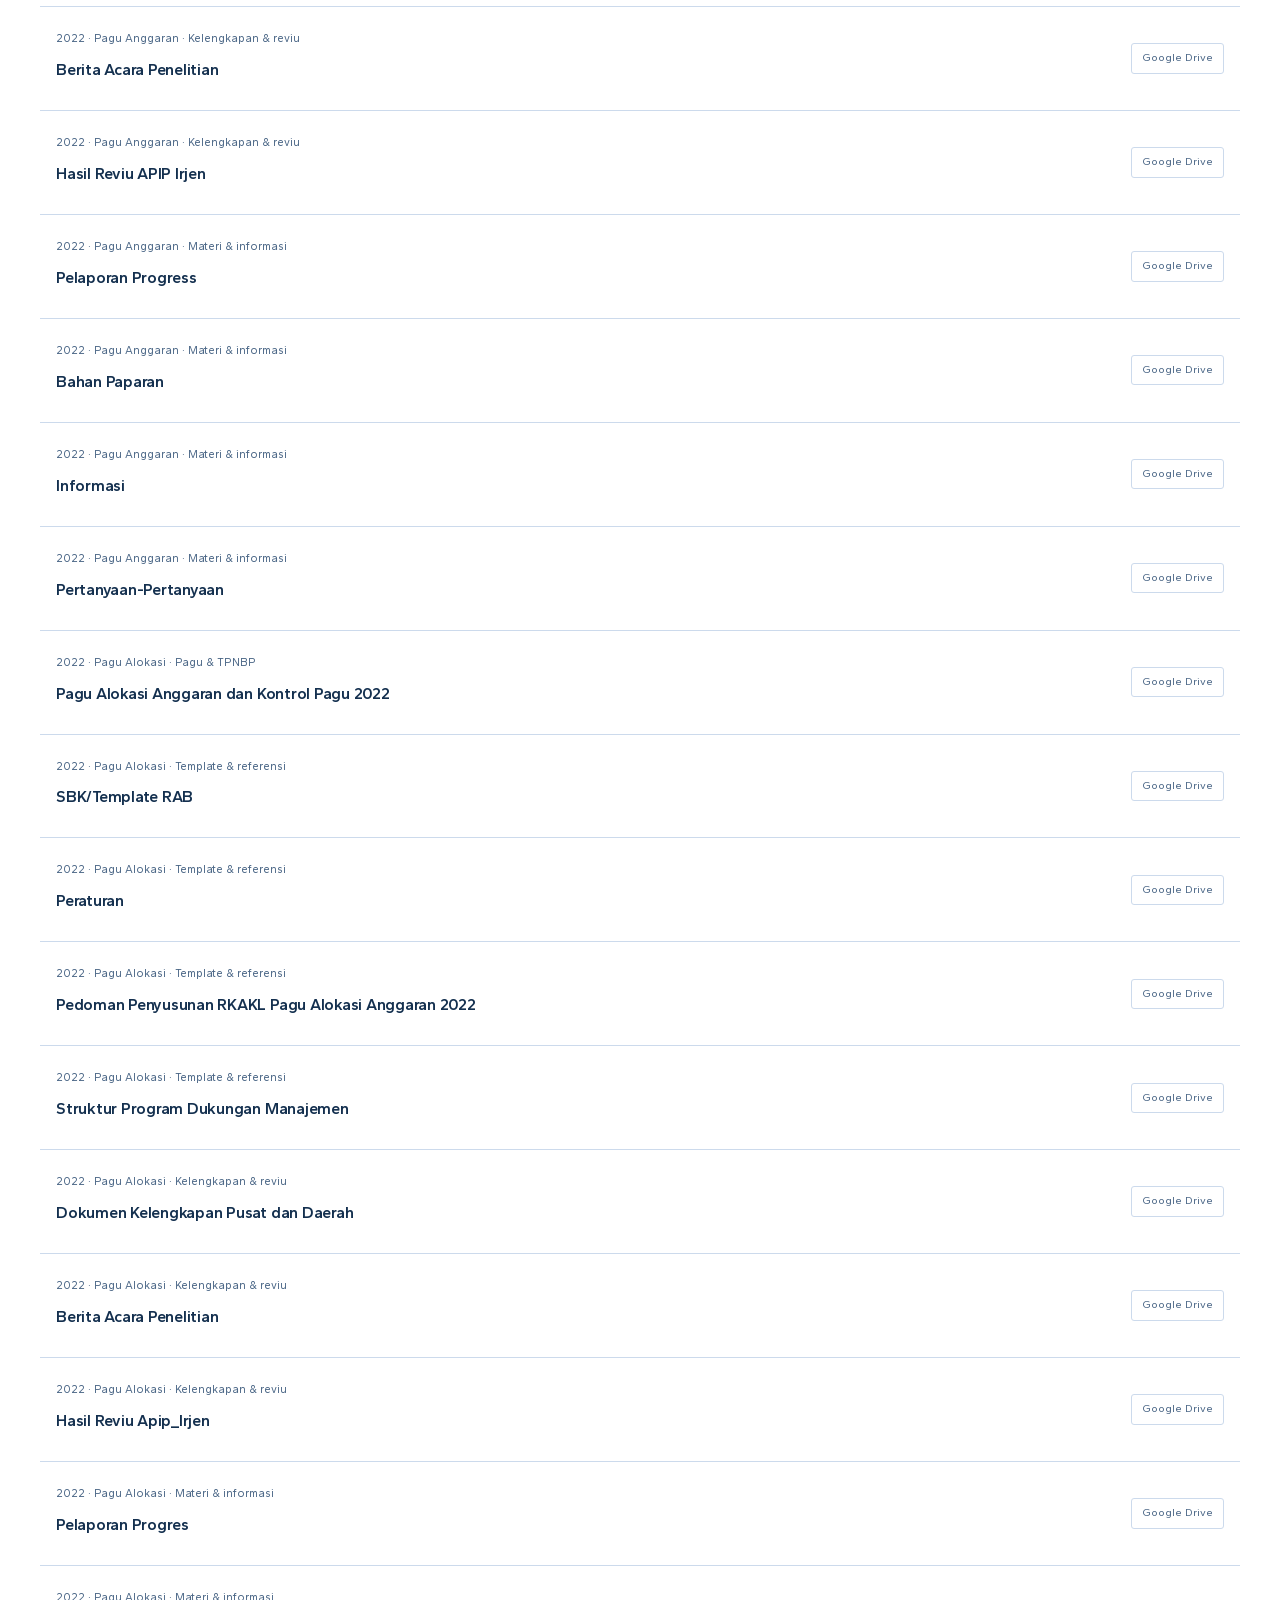
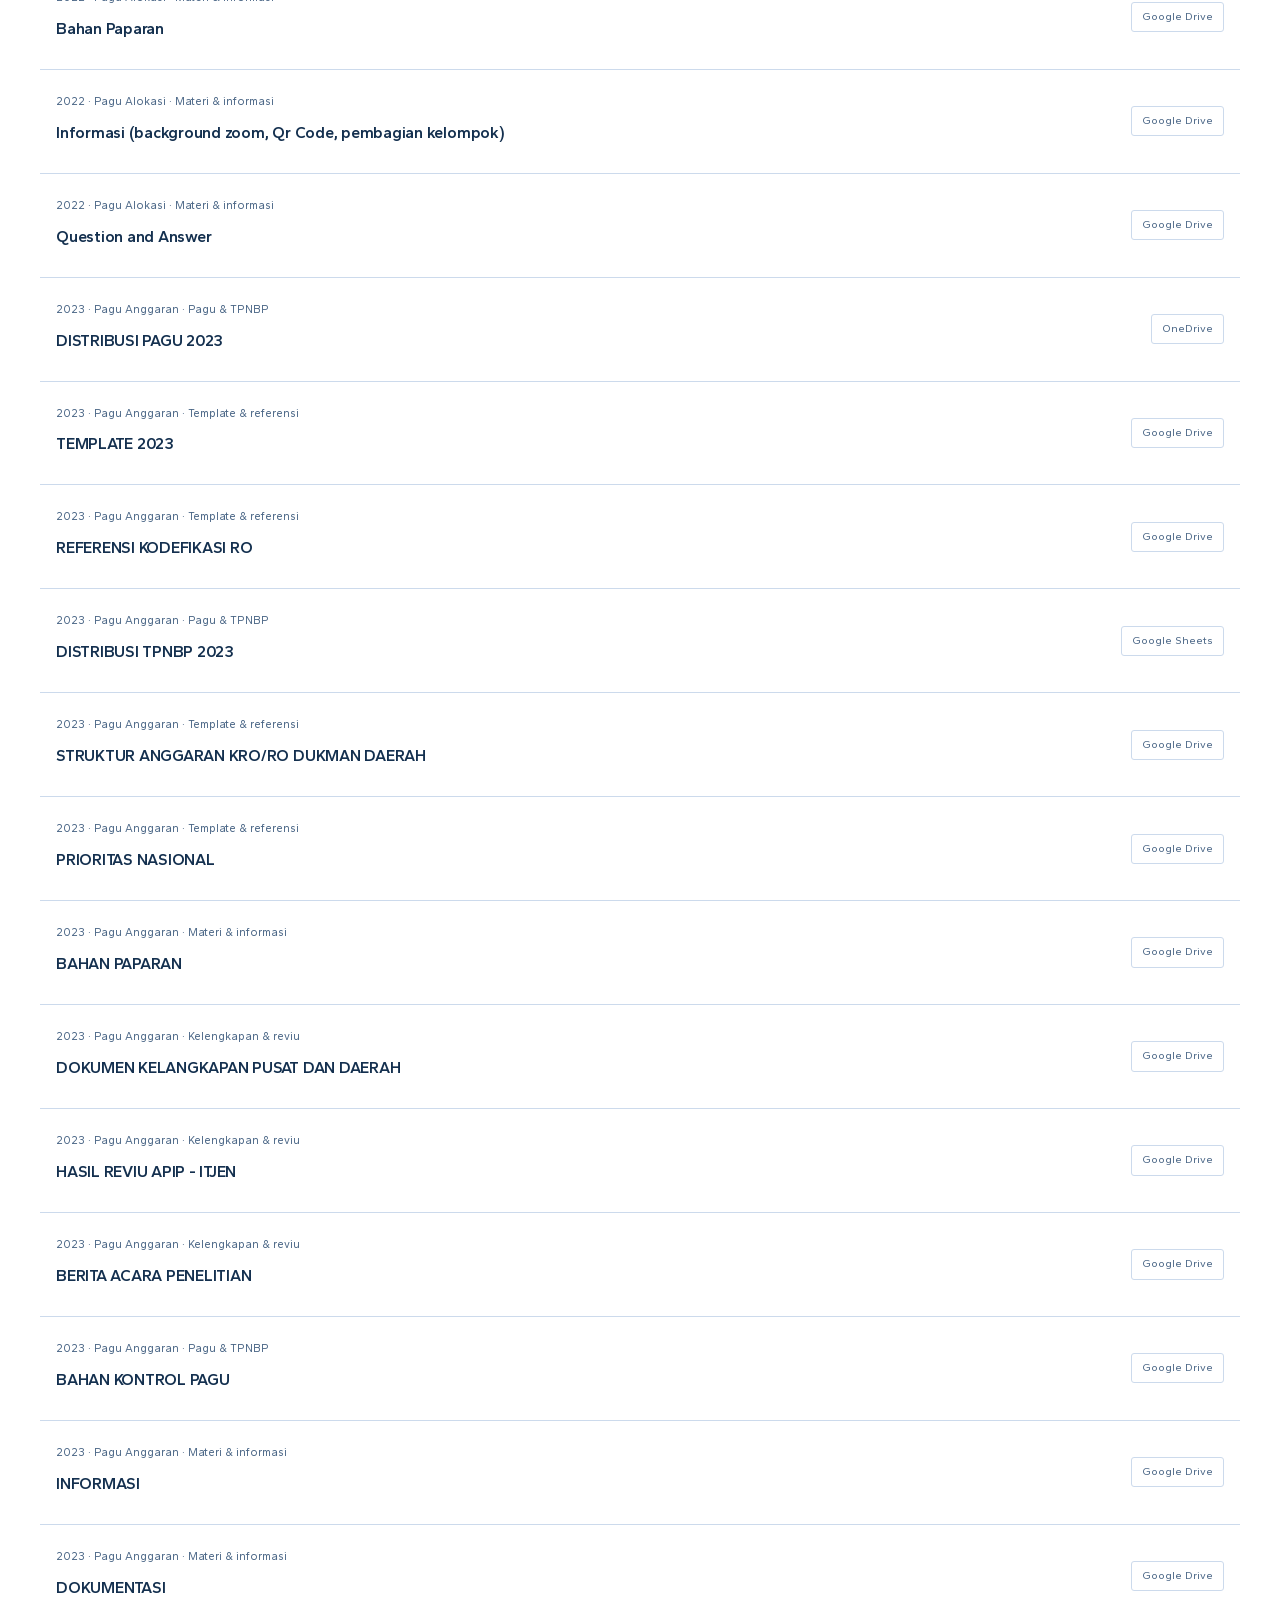
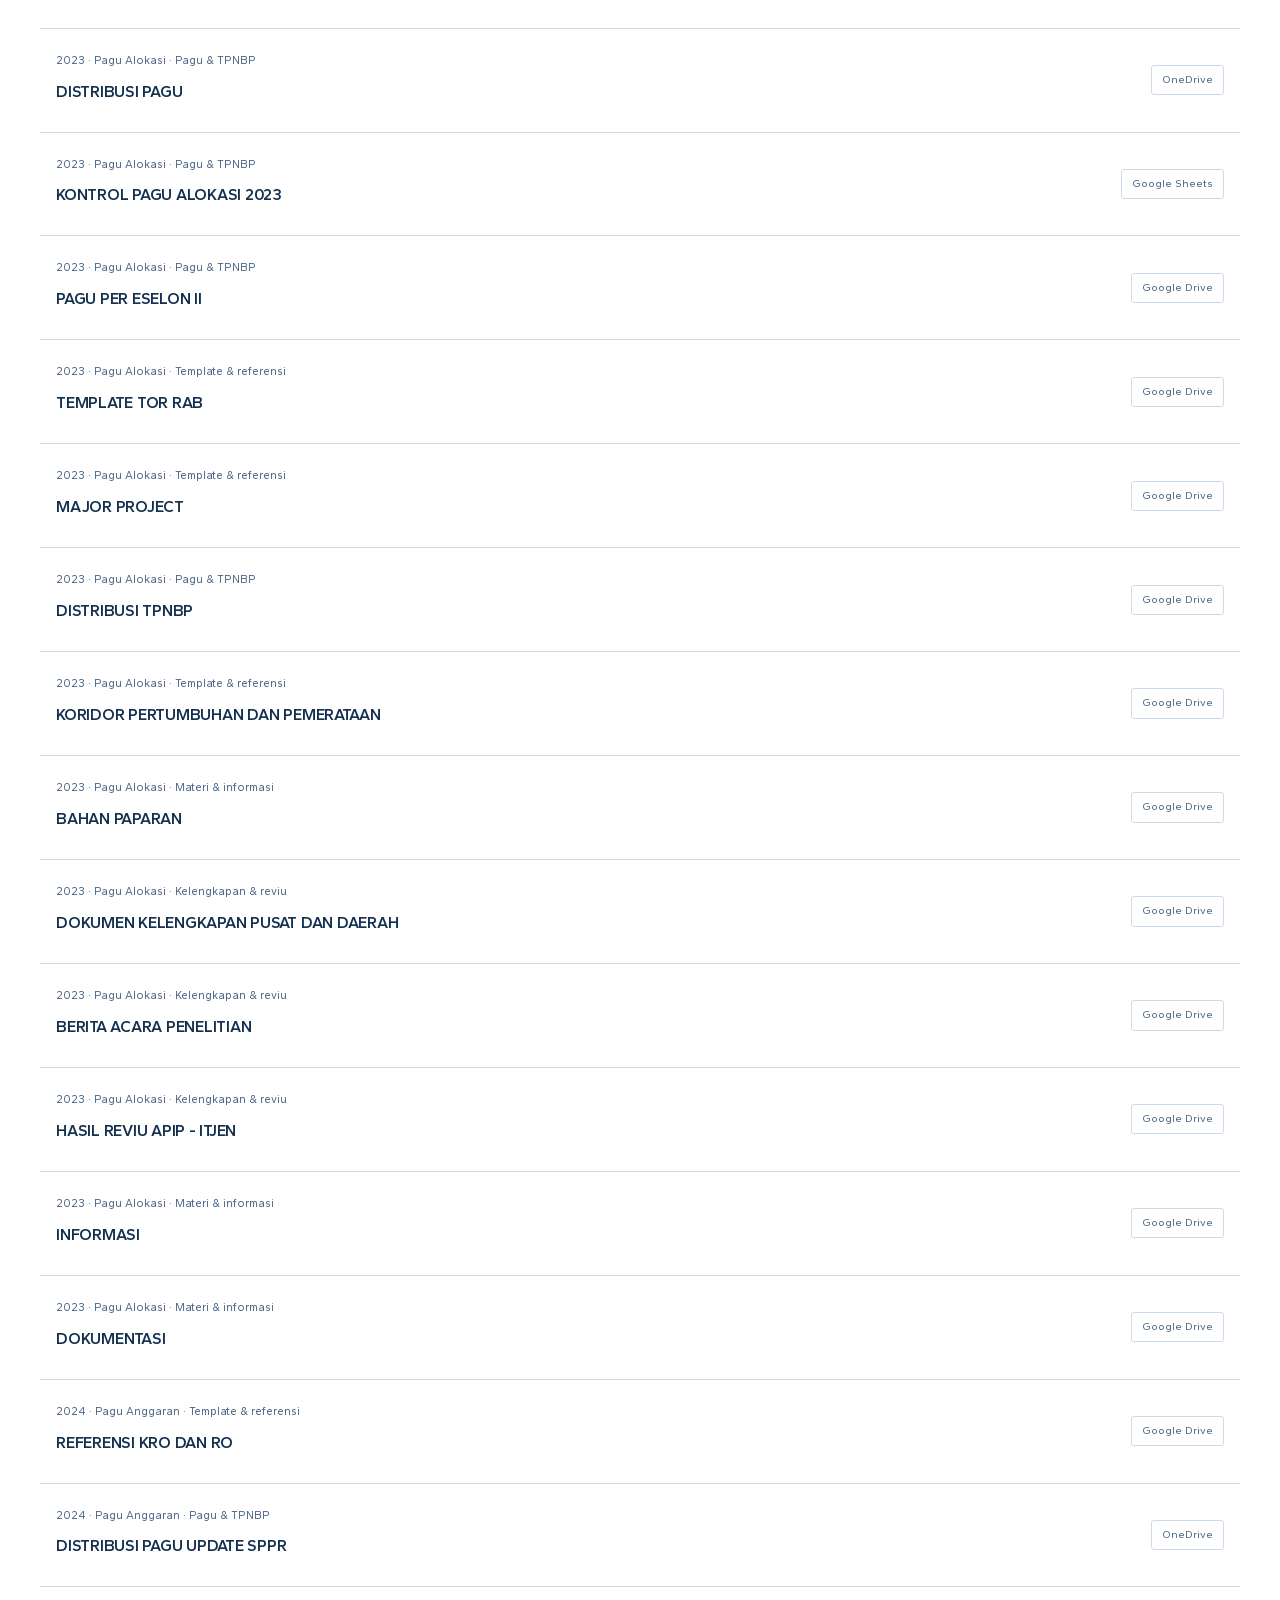
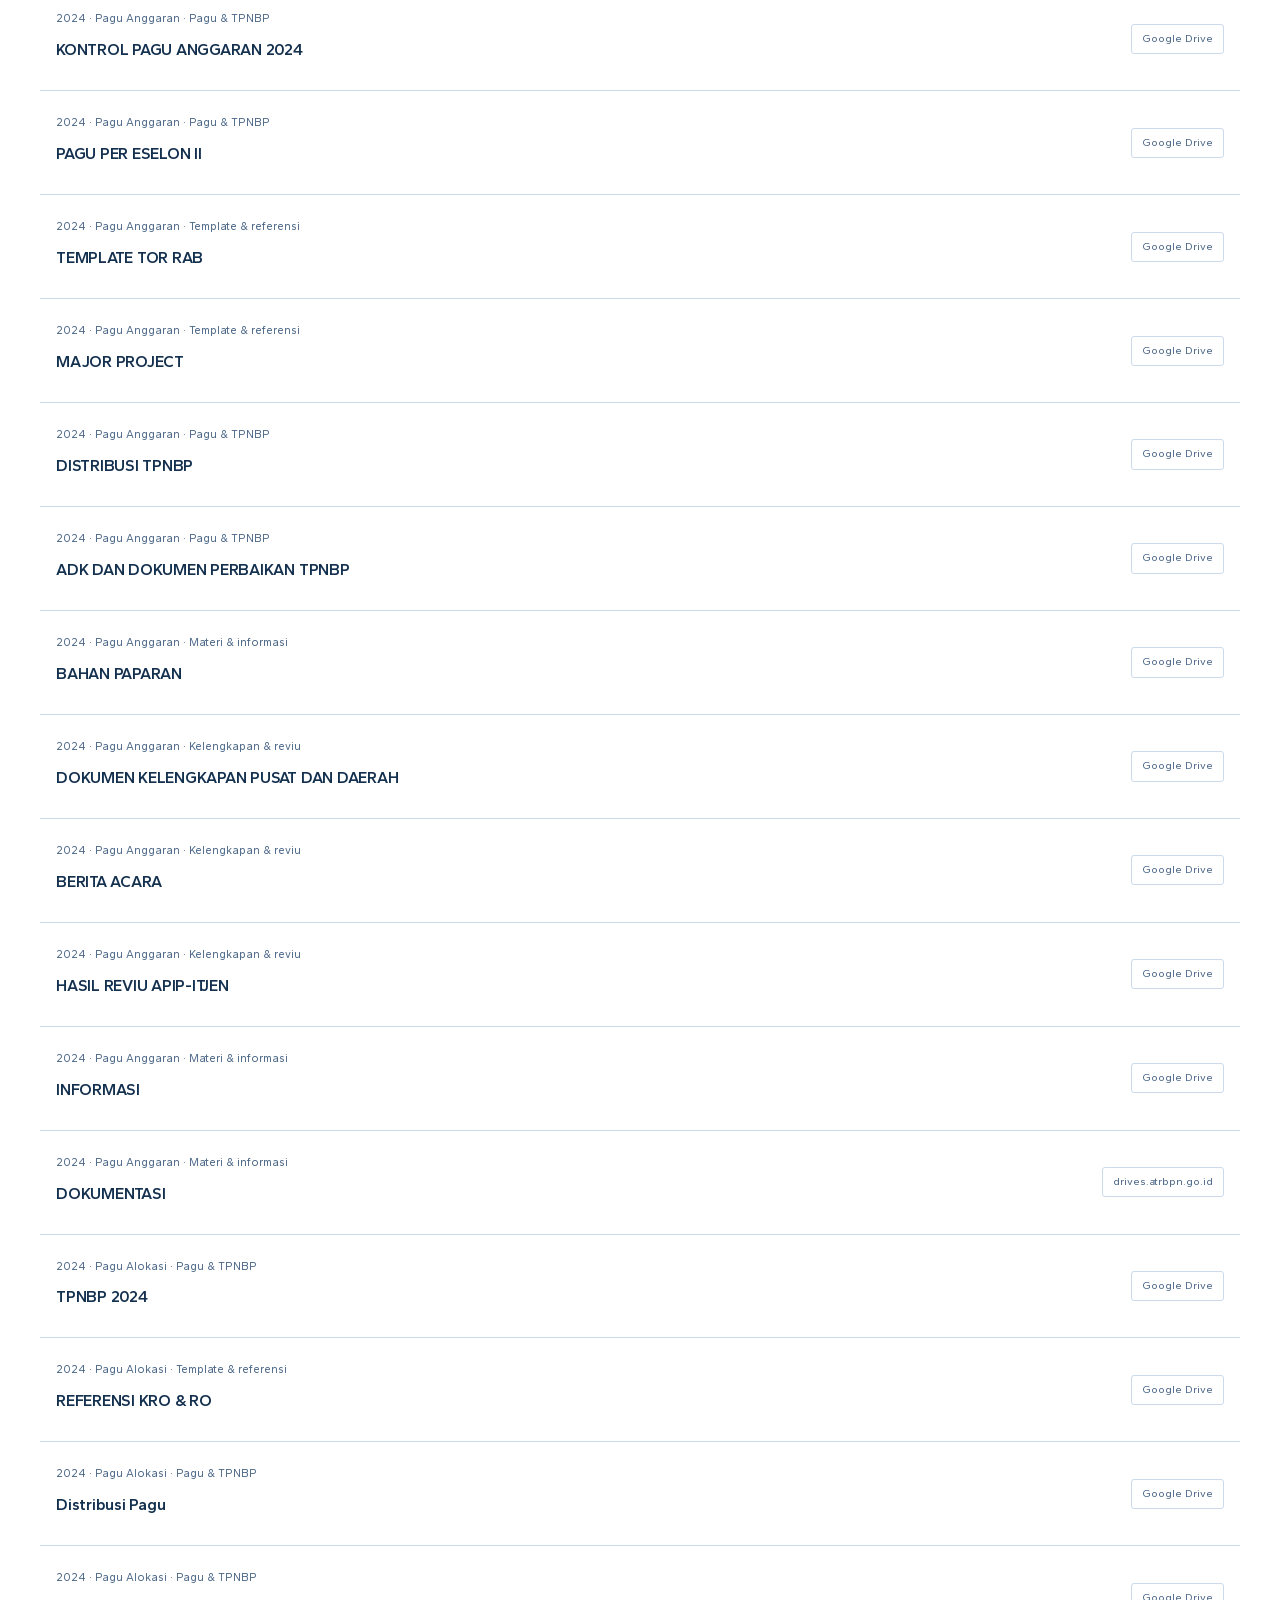
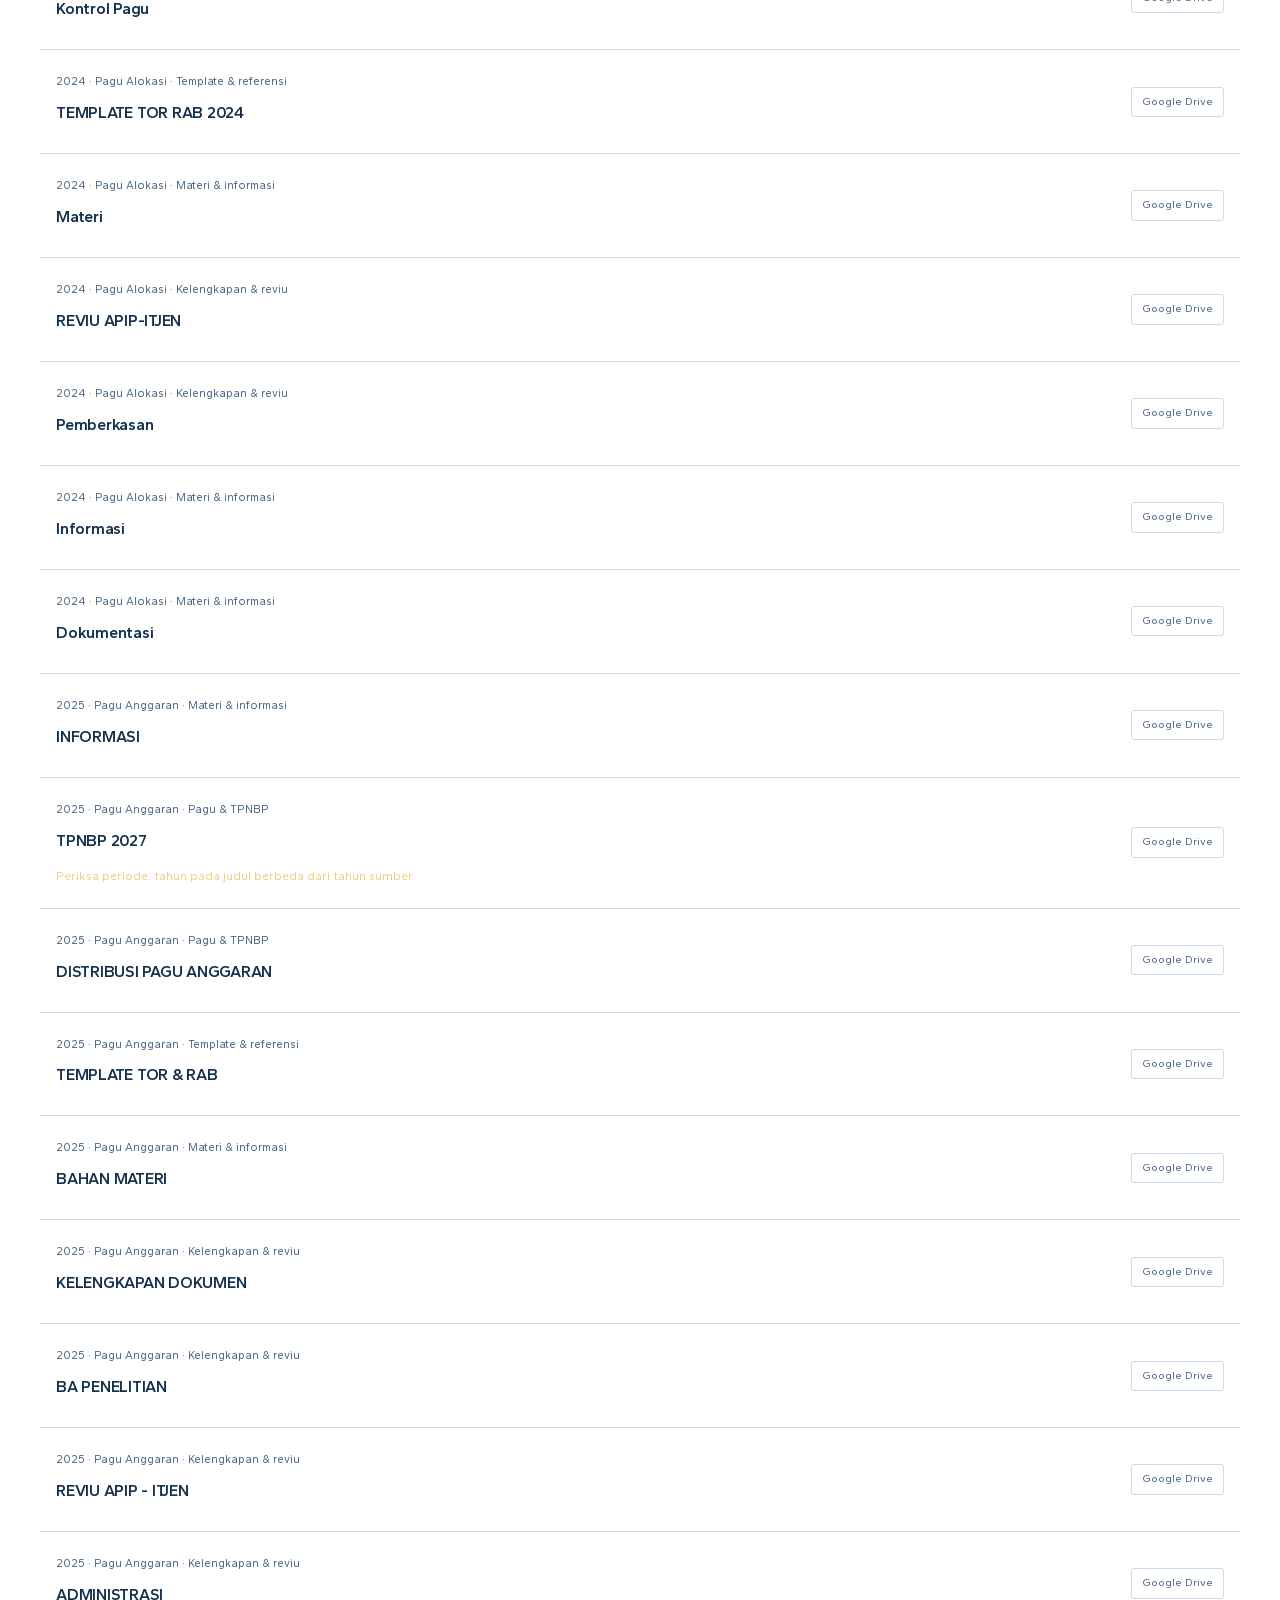
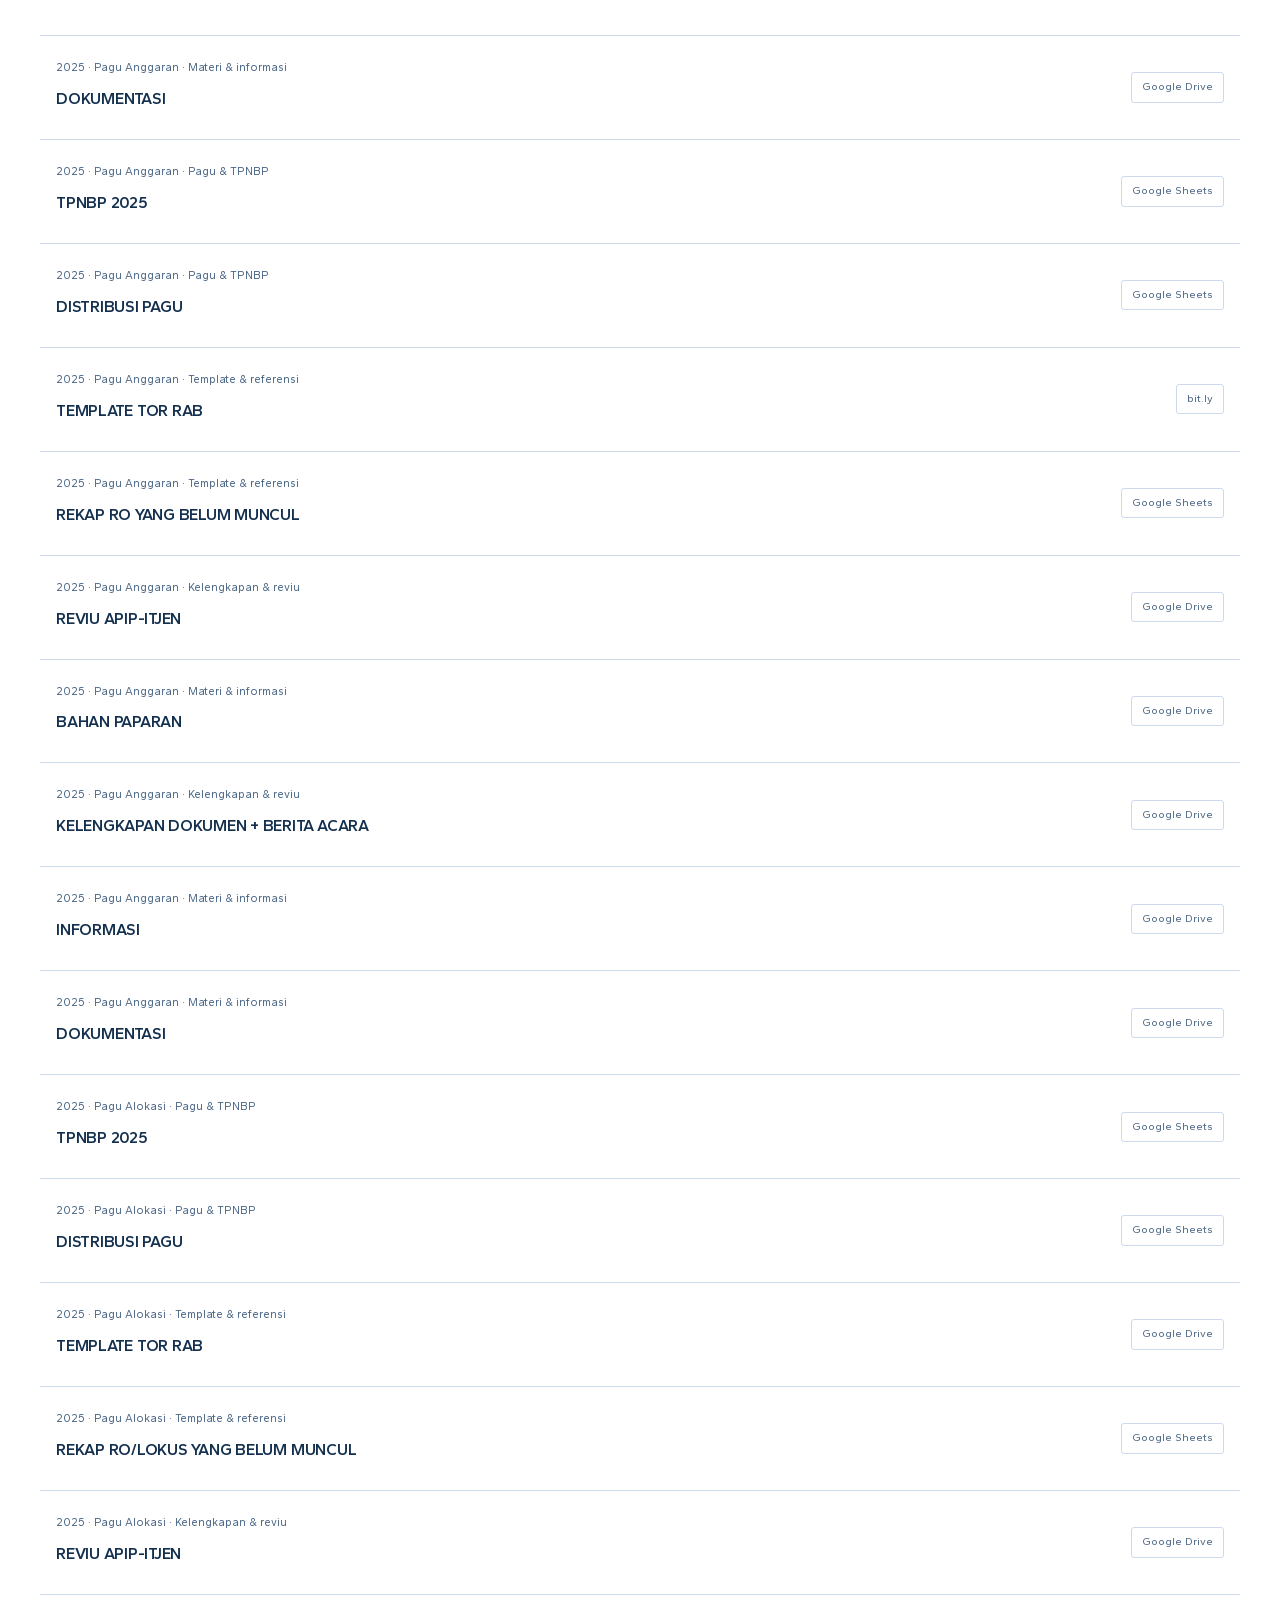
==== commit 3af04649: "Make scroll animation smoother on mid-range phones and laptops - Write parallax and progress-rail tr" ====
--- a/index.html
+++ b/index.html
@@ -16,9 +16,9 @@
   <script>(()=>{const r=document.documentElement;let off=false;try{off=localStorage.getItem('siperi-motion')==='off'}catch{}r.classList.toggle('motion-ok',r.hasAttribute('data-force-motion')||!off)})()</script>
   <script type="application/ld+json">{"@context":"https://schema.org","@type":"WebSite","name":"SiPERI ATR/BPN","alternateName":"Sistem Informasi Penyusunan, Revisi, dan Realisasi Anggaran","url":"https://siperi.id/","inLanguage":"id"}</script>
   <link rel="stylesheet" href="styles.css?v=f806e8512714">
-  <script src="app.js?v=9775f5ff8a84" defer></script>
+  <script src="app.js?v=8c0daff80dc1" defer></script>
   <script src="portal-motion.js?v=de31c415bfc4" defer></script>
-  <script src="scroll-scenes.js?v=c71b423c94e4" defer></script>
+  <script src="scroll-scenes.js?v=d93048771910" defer></script>
   <script src="buku-saku.js?v=fd2dcddcd0cb" defer></script>
   <script src="bot-config.js?v=bddf42632f84" defer></script>
   <script src="bot.js?v=da2be5b2d30a" defer></script>
@@ -26,9 +26,9 @@
   <link rel="stylesheet" href="themes.css?v=756187ed8276">
   <link rel="stylesheet" href="clarity.css?v=c46e6354d74c">
   <script src="themes.js?v=188ea98173f0" defer></script>
-  <link rel="stylesheet" href="mobile-nav.css?v=1d3e3656630a">
-  <link rel="stylesheet" href="siklus.css?v=fdd796845974">
-  <script src="siklus.js?v=29016298e88a" defer></script>
+  <link rel="stylesheet" href="mobile-nav.css?v=bcda1b178f15">
+  <link rel="stylesheet" href="siklus.css?v=851f50c6861b">
+  <script src="siklus.js?v=f261f54758d9" defer></script>
   <script src="mobile-nav.js?v=7db39f306ee5" defer></script>
 </head>
 <body>
--- a/mobile-nav.css
+++ b/mobile-nav.css
@@ -40,11 +40,10 @@
     position: fixed; inset: auto 0 0 0; z-index: 45;
     display: grid; grid-template-columns: repeat(5, minmax(0, 1fr)); gap: 2px;
     padding: 6px max(8px, env(safe-area-inset-right, 0px)) calc(6px + env(safe-area-inset-bottom, 0px)) max(8px, env(safe-area-inset-left, 0px));
-    background: rgb(255 255 255 / .9);
+    /* Latar padat tanpa blur: blur di atas konten yang digulir sangat berat untuk HP kelas menengah. */
+    background: rgb(255 255 255 / .97);
     border-top: 1px solid #d7e4f5;
     box-shadow: 0 -4px 20px #14304f12;
-    -webkit-backdrop-filter: saturate(1.6) blur(16px);
-    backdrop-filter: saturate(1.6) blur(16px);
   }
   .mobile-tabbar > a, .mobile-tabbar > button {
     display: flex; flex-direction: column; align-items: center; justify-content: center; gap: 3px;
@@ -94,7 +93,7 @@
   .application-stack.stack-active { padding-bottom: 0; }
   .stack-active > .app-showcase { position: relative; top: auto; transform: none !important; opacity: 1 !important; will-change: auto; }
 
-  [data-theme=dark] .mobile-tabbar { background: rgb(22 45 73 / .92); border-top-color: #3e5773; box-shadow: 0 -4px 20px #04142455; }
+  [data-theme=dark] .mobile-tabbar { background: rgb(22 45 73 / .98); border-top-color: #3e5773; box-shadow: 0 -4px 20px #04142455; }
   [data-theme=dark] .mobile-tabbar > a, [data-theme=dark] .mobile-tabbar > button { color: #b9cbe1; }
   [data-theme=dark] .mobile-tabbar > .current, [data-theme=dark] .mobile-tabbar > button[aria-expanded=true] { color: #fff; }
   [data-theme=dark] .mobile-tabbar > .current .tab-icon, [data-theme=dark] .mobile-tabbar > button[aria-expanded=true] .tab-icon { background: #2d5176; }
--- a/siklus.css
+++ b/siklus.css
@@ -63,10 +63,11 @@
 .cycle-head p { margin: 0; max-width: 52ch; color: var(--muted); font-size: 1.02rem; line-height: 1.7; }
 .cycle-lanes { position: sticky; top: 84px; z-index: 5; display: grid; grid-template-columns: var(--cycle-cols); gap: 0 44px; padding: 14px 0; background: var(--surface); border-bottom: 1px solid var(--line); }
 .cycle-lanes b { font-weight: 800; }
-.cycle-list { --cycle-progress: 0; position: relative; margin: 0; padding: 0; list-style: none; }
-.cycle-list::before, .cycle-list::after { content: ''; position: absolute; top: 0; bottom: 0; left: 6px; width: 2px; }
+.cycle-list { position: relative; margin: 0; padding: 0; list-style: none; }
+.cycle-list::before, .cycle-rail { content: ''; position: absolute; top: 0; bottom: 0; left: 6px; width: 2px; }
 .cycle-list::before { background: var(--line); }
-.cycle-list::after { background: var(--lane-now); transform-origin: top; transform: scaleY(var(--cycle-progress)); }
+/* Garis kemajuan: elemen sendiri yang diskalakan langsung oleh siklus.js (hanya transform, tanpa hitung ulang gaya). */
+.cycle-rail { display: block; margin: 0; padding: 0; list-style: none; background: var(--lane-now); transform-origin: top; transform: scaleY(0); will-change: transform; pointer-events: none; }
 .period { display: grid; grid-template-columns: var(--cycle-cols); gap: 0 44px; padding: 44px 0 52px; min-height: clamp(220px, 28vh, 320px); border-bottom: 1px solid var(--line); }
 .period-month { position: sticky; top: 150px; align-self: start; margin: 0; padding-left: 34px; font-size: clamp(1.3rem, 2vw, 1.8rem); font-weight: 700; line-height: 1.2; color: var(--muted); transition: color .3s ease; }
 .period-month::before { content: ''; position: absolute; left: 0; top: .6em; width: 14px; height: 14px; margin-top: -7px; border: 2px solid var(--line); border-radius: 50%; background: var(--surface); box-sizing: border-box; transition: background-color .3s ease, border-color .3s ease, box-shadow .3s ease; }
@@ -101,20 +102,18 @@
 .motion-ok .map-layer.is-inline .d-parcels { animation-duration: 3s; animation-delay: .5s; }
 .motion-ok .map-layer.is-inline .d-road { animation-duration: 1.6s; animation-delay: 1s; }
 .motion-ok .map-layer.is-inline .road-mark { opacity: 0; animation: siperi-fade 1s ease-out 2.2s forwards; }
-.motion-ok .map-layer.is-inline .gold { opacity: 0; animation: siperi-fade 1.2s ease-out 2.4s forwards, siperi-glow 5s ease-in-out 3.6s infinite; }
+.motion-ok .map-layer.is-inline .gold { opacity: 0; animation: siperi-fade 1.2s ease-out 2.4s forwards; }
 @keyframes siperi-draw { to { stroke-dashoffset: 0; } }
 @keyframes siperi-fade { to { opacity: 1; } }
-@keyframes siperi-glow { 0%, 100% { fill-opacity: .16; } 50% { fill-opacity: .34; } }
 
-/* Parallax: --hero-p (0 sampai 1) dari siklus.js. Lapisan jauh bergerak pelan, lapisan dekat cepat dan membesar,
+/* Parallax: siklus.js menulis transform/translate langsung ke tiap lapisan (tanpa variabel yang diwariskan),
+   sehingga gulir hanya menggeser lapisan di GPU. Lapisan jauh bergerak pelan, lapisan dekat lebih cepat,
    teks naik sedikit lebih cepat dari gulir sehingga terasa ada kedalaman. */
-.motion-ok .is-home .map-far { transform: translate3d(0, calc(var(--hero-p, 0) * 16vh), 0) scale(calc(1 + var(--hero-p, 0) * .06)); will-change: transform; }
-.motion-ok .is-home .map-near { transform: translate3d(0, calc(var(--hero-p, 0) * 38vh), 0) scale(calc(1 + var(--hero-p, 0) * .14)); will-change: transform; }
-.motion-ok .is-home .intro h1, .motion-ok .is-home .intro > p:not(.eyebrow) { translate: 0 calc(var(--hero-p, 0) * -7vh); }
-.motion-ok .is-home .now-card { translate: 0 calc(var(--hero-p, 0) * -3vh); }
+.motion-ok .is-home .map-layer { will-change: transform; }
+.motion-ok .is-home .intro h1, .motion-ok .is-home .intro > p:not(.eyebrow), .motion-ok .is-home .now-card { will-change: translate; }
 
 /* Pembuka hero: judul tersingkap dari atas ke bawah, lalu paragraf, kartu Bulan ini, dan petunjuk gulir. */
-.motion-ok .is-home .intro h1 {
+.motion-ok .is-home .intro h1:not(.is-revealed) {
   -webkit-mask-image: linear-gradient(180deg, #000 calc(var(--reveal) - 15%), transparent var(--reveal));
   mask-image: linear-gradient(180deg, #000 calc(var(--reveal) - 15%), transparent var(--reveal));
   animation: siperi-reveal 1.4s var(--ease-out) .15s both;
@@ -128,7 +127,7 @@
 @keyframes siperi-fade-up { from { opacity: 0; transform: translate(-50%, 10px); } to { opacity: 1; transform: translate(-50%, 0); } }
 
 /* Siklus: judul tersingkap, lalu tiap periode masuk; jalur tahun berjalan dari kiri, tahun depan dari kanan. */
-.motion-ok .cycle-head h2 {
+.motion-ok .cycle-head h2:not(.is-revealed) {
   -webkit-mask-image: linear-gradient(180deg, #000 calc(var(--reveal) - 15%), transparent var(--reveal));
   mask-image: linear-gradient(180deg, #000 calc(var(--reveal) - 15%), transparent var(--reveal));
 }
@@ -142,12 +141,11 @@
 .motion-ok .period:not(.is-in) .period-month { opacity: 0; transform: translateY(18px); }
 .motion-ok .period:not(.is-in) .lane-now { opacity: 0; transform: translateX(-64px); }
 .motion-ok .period:not(.is-in) .lane-next { opacity: 0; transform: translateX(64px); }
-.motion-ok .period.is-active .period-month::before { animation: siperi-pulse 2.2s ease-out infinite; }
-@keyframes siperi-pulse { 0% { box-shadow: 0 0 0 0 color-mix(in srgb, var(--lane-now) 55%, transparent); } 100% { box-shadow: 0 0 0 14px transparent; } }
+/* Denyut titik aktif: lingkaran terpisah yang hanya berubah skala dan opasitas (dikerjakan GPU, tanpa melukis ulang). */
+.motion-ok .period.is-active .period-month::after { content: ''; position: absolute; left: 0; top: .6em; width: 14px; height: 14px; margin-top: -7px; border-radius: 50%; background: var(--lane-now); opacity: 0; pointer-events: none; animation: siperi-pulse 2.2s ease-out infinite; }
+@keyframes siperi-pulse { from { transform: scale(.6); opacity: .45; } to { transform: scale(2.6); opacity: 0; } }
 
-/* Panel aplikasi naik dan membesar halus saat terlihat. */
-.motion-ok .app-showcase { transition: opacity .9s ease, transform 1.1s cubic-bezier(.22, 1, .36, 1); }
-.motion-ok .app-showcase:not(.is-in) { opacity: 0; transform: translateY(56px) scale(.96); }
+/* Panel aplikasi digerakkan oleh tumpukan gulir (scroll-scenes.js); tidak diberi transisi sendiri agar tidak berebut transform. */
 
 /* Ikon judul di beranda tidak lagi diberi label kecil di atasnya. */
 .book-shortcut > span:first-child > small { display: none; }
@@ -173,7 +171,7 @@
   .cycle-lanes { display: none; }
   .period { grid-template-columns: 1fr; gap: 20px; min-height: 0; padding: 0 0 32px 34px; }
   .period-month { top: 0; z-index: 2; margin-left: -34px; padding: 16px 0 12px 34px; background: var(--surface); font-size: 1.3rem; }
-  .period-month::before { top: calc(16px + .6em); }
+  .period-month::before, .motion-ok .period.is-active .period-month::after { top: calc(16px + .6em); }
   .period.is-now .period-month { background: var(--now-tint); }
   .now-badge { display: inline-block; margin: 0 0 0 8px; vertical-align: 3px; }
   .lane-tag { position: static; width: auto; height: auto; margin: 0 0 6px; overflow: visible; clip: auto; white-space: normal; }
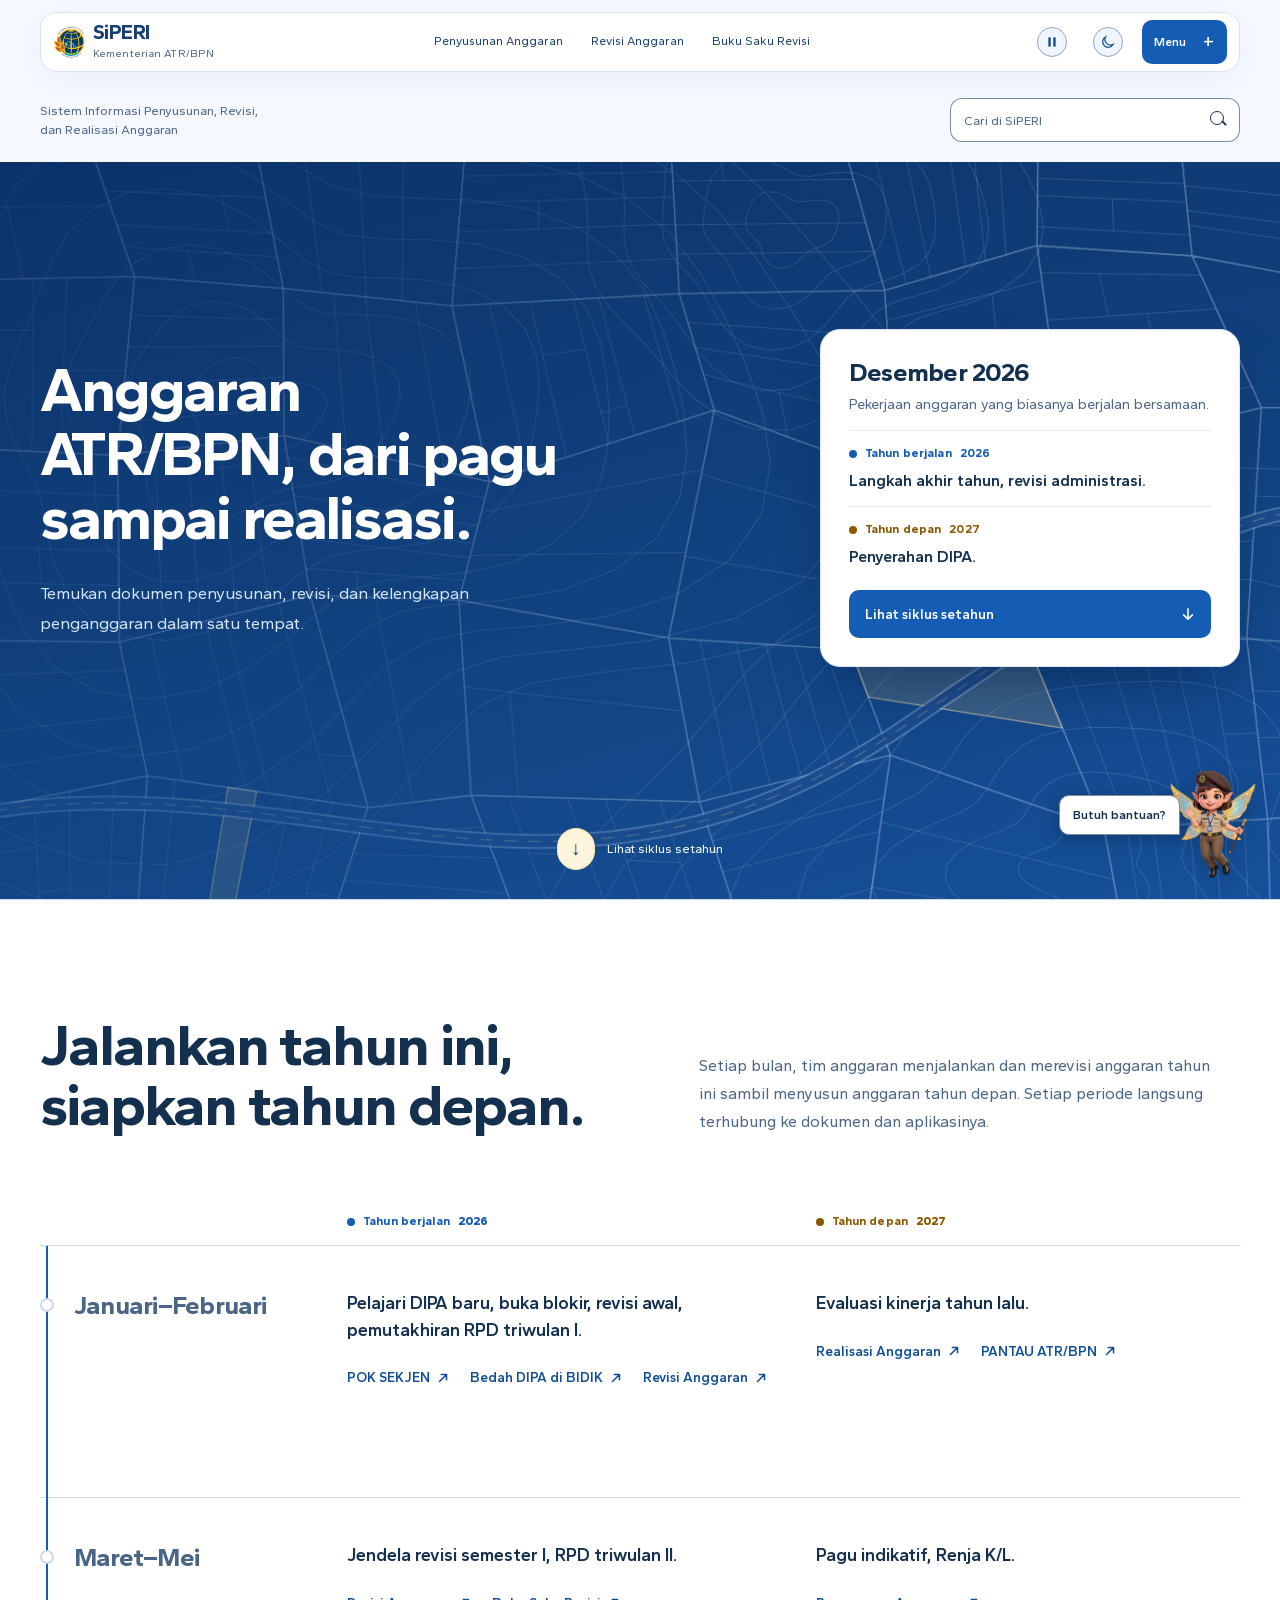
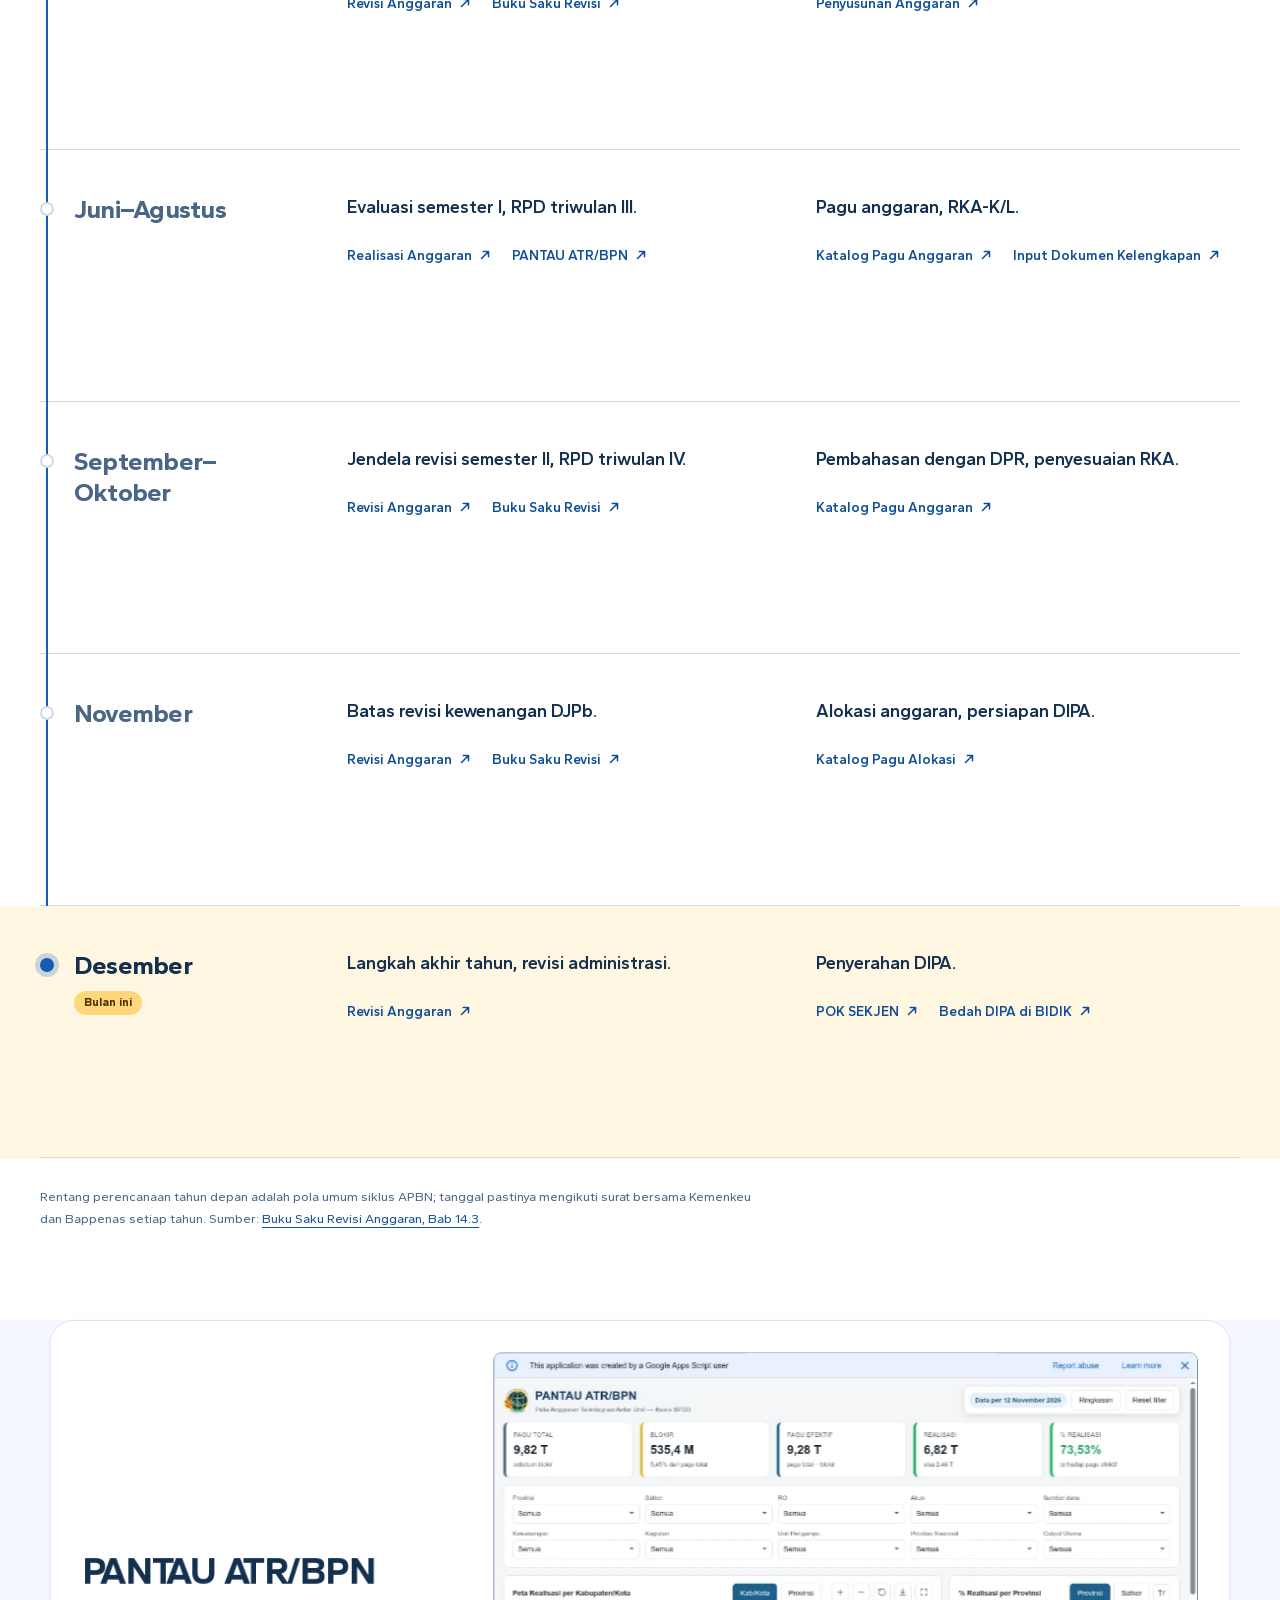
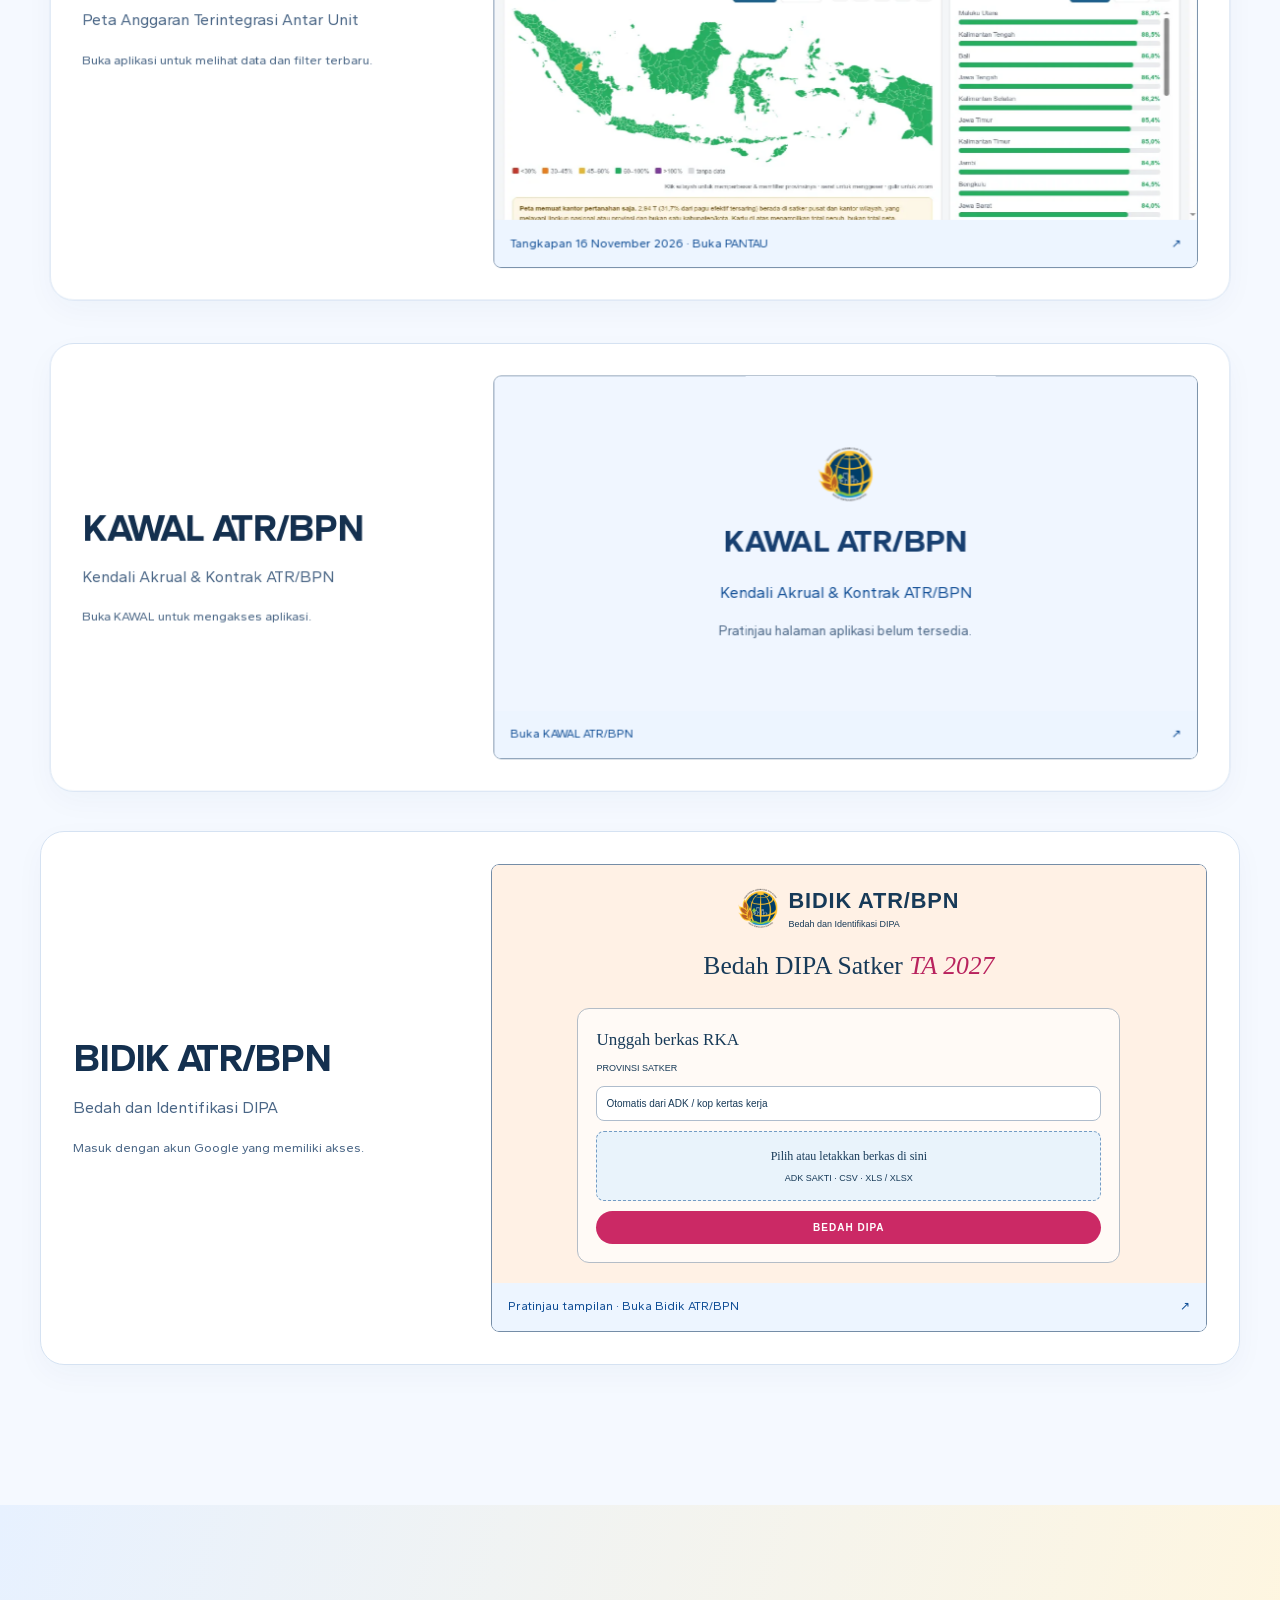
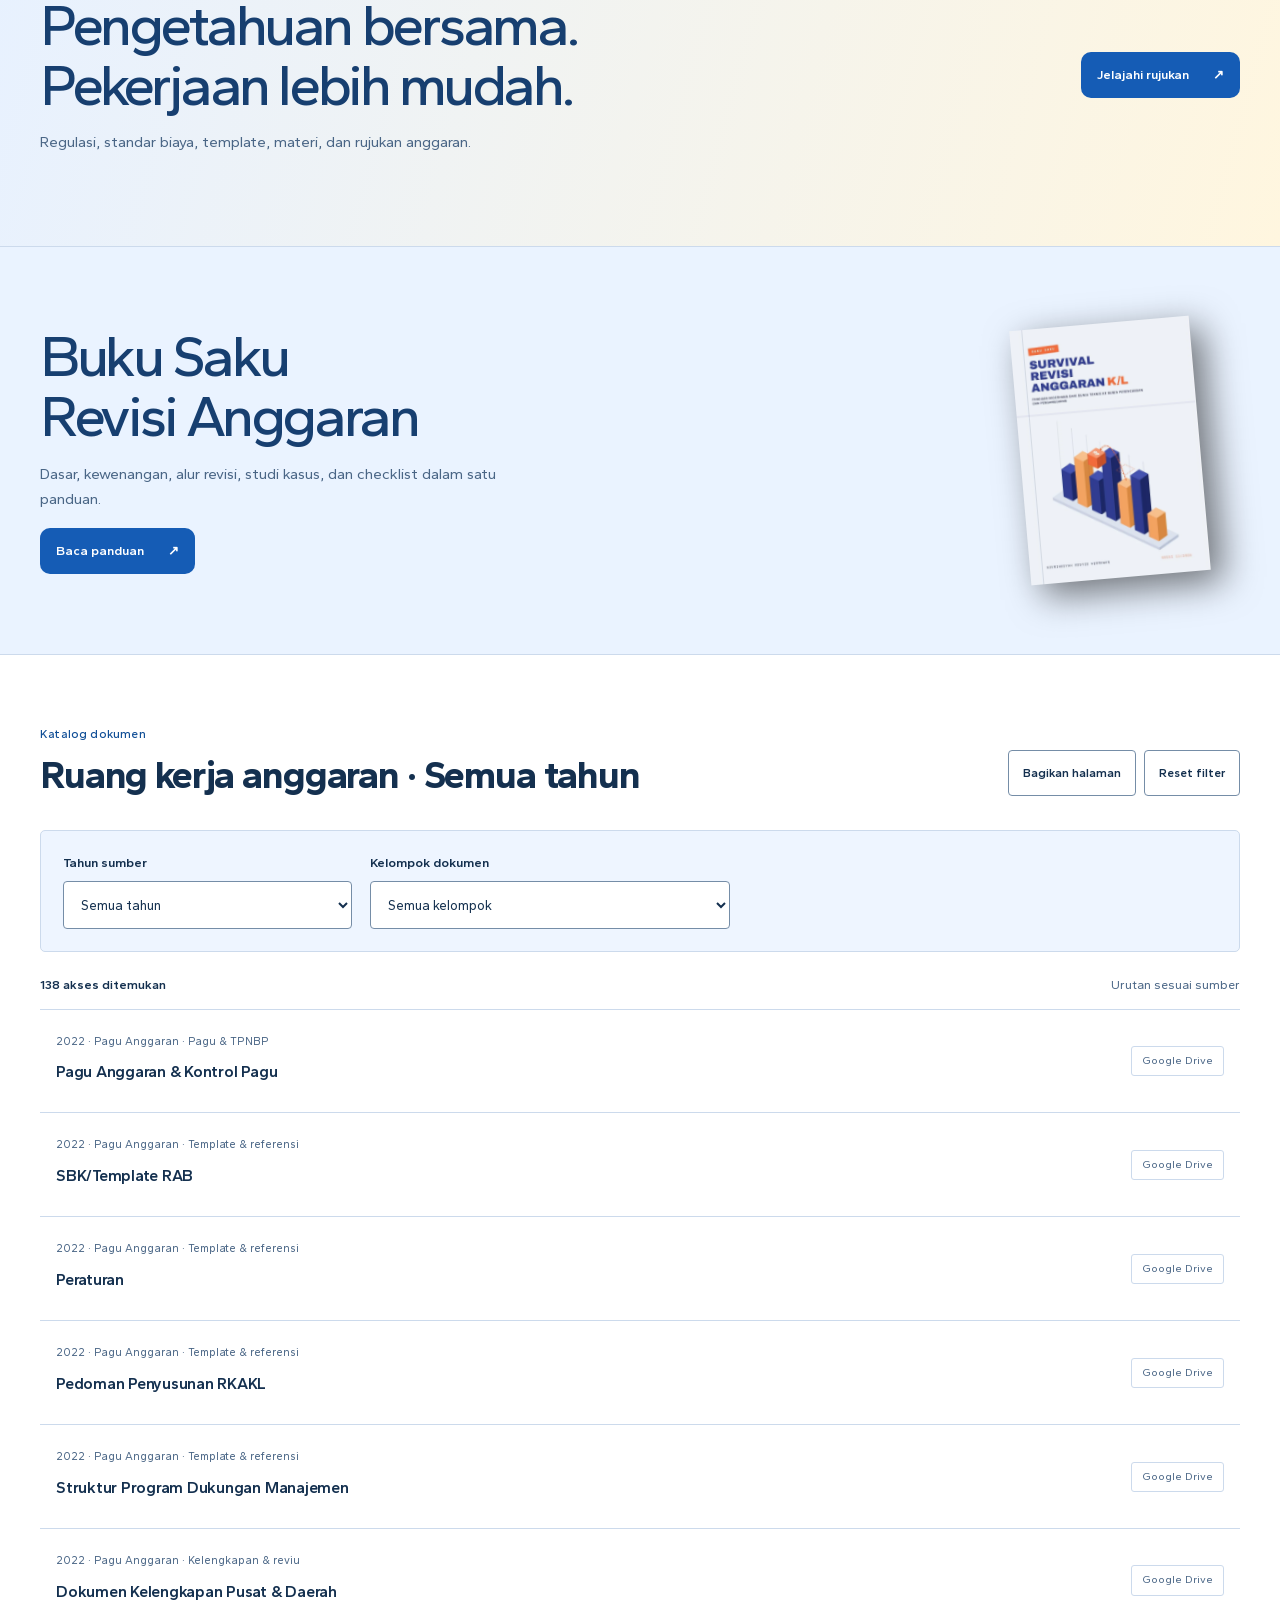
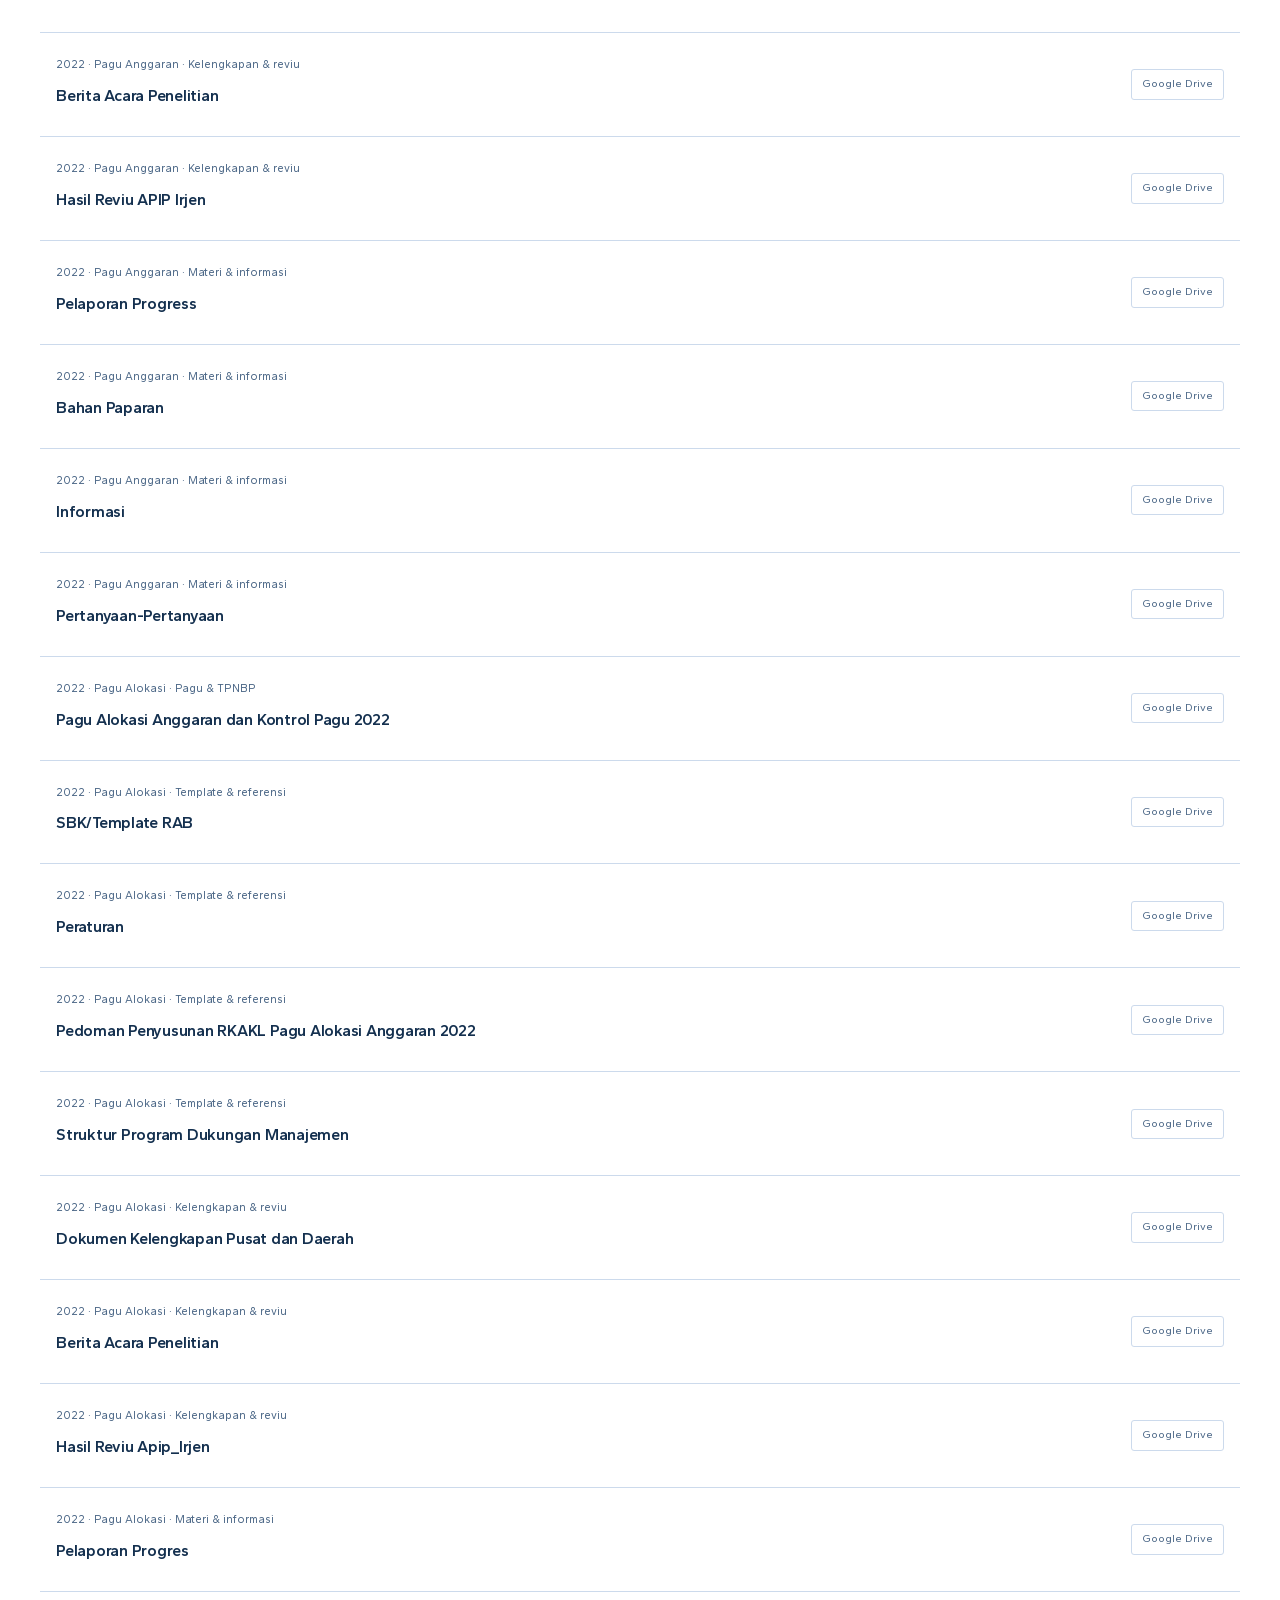
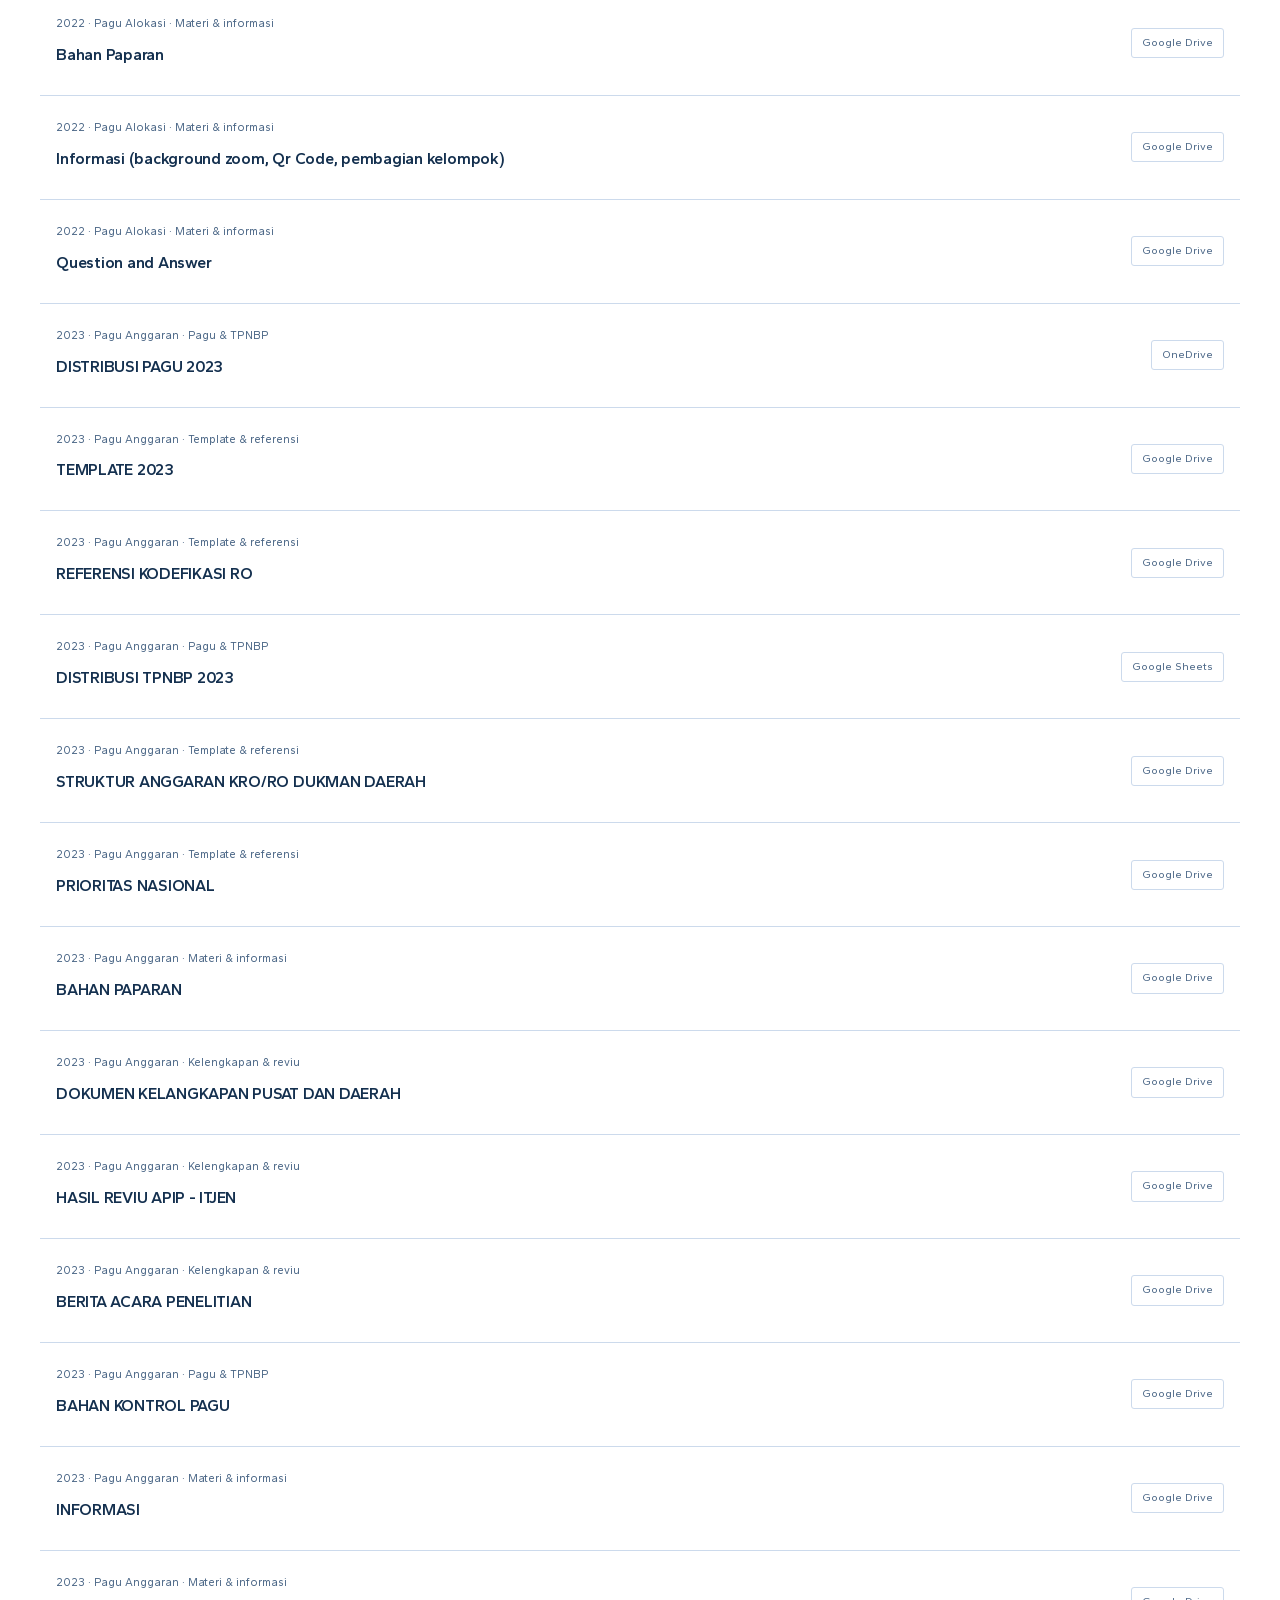
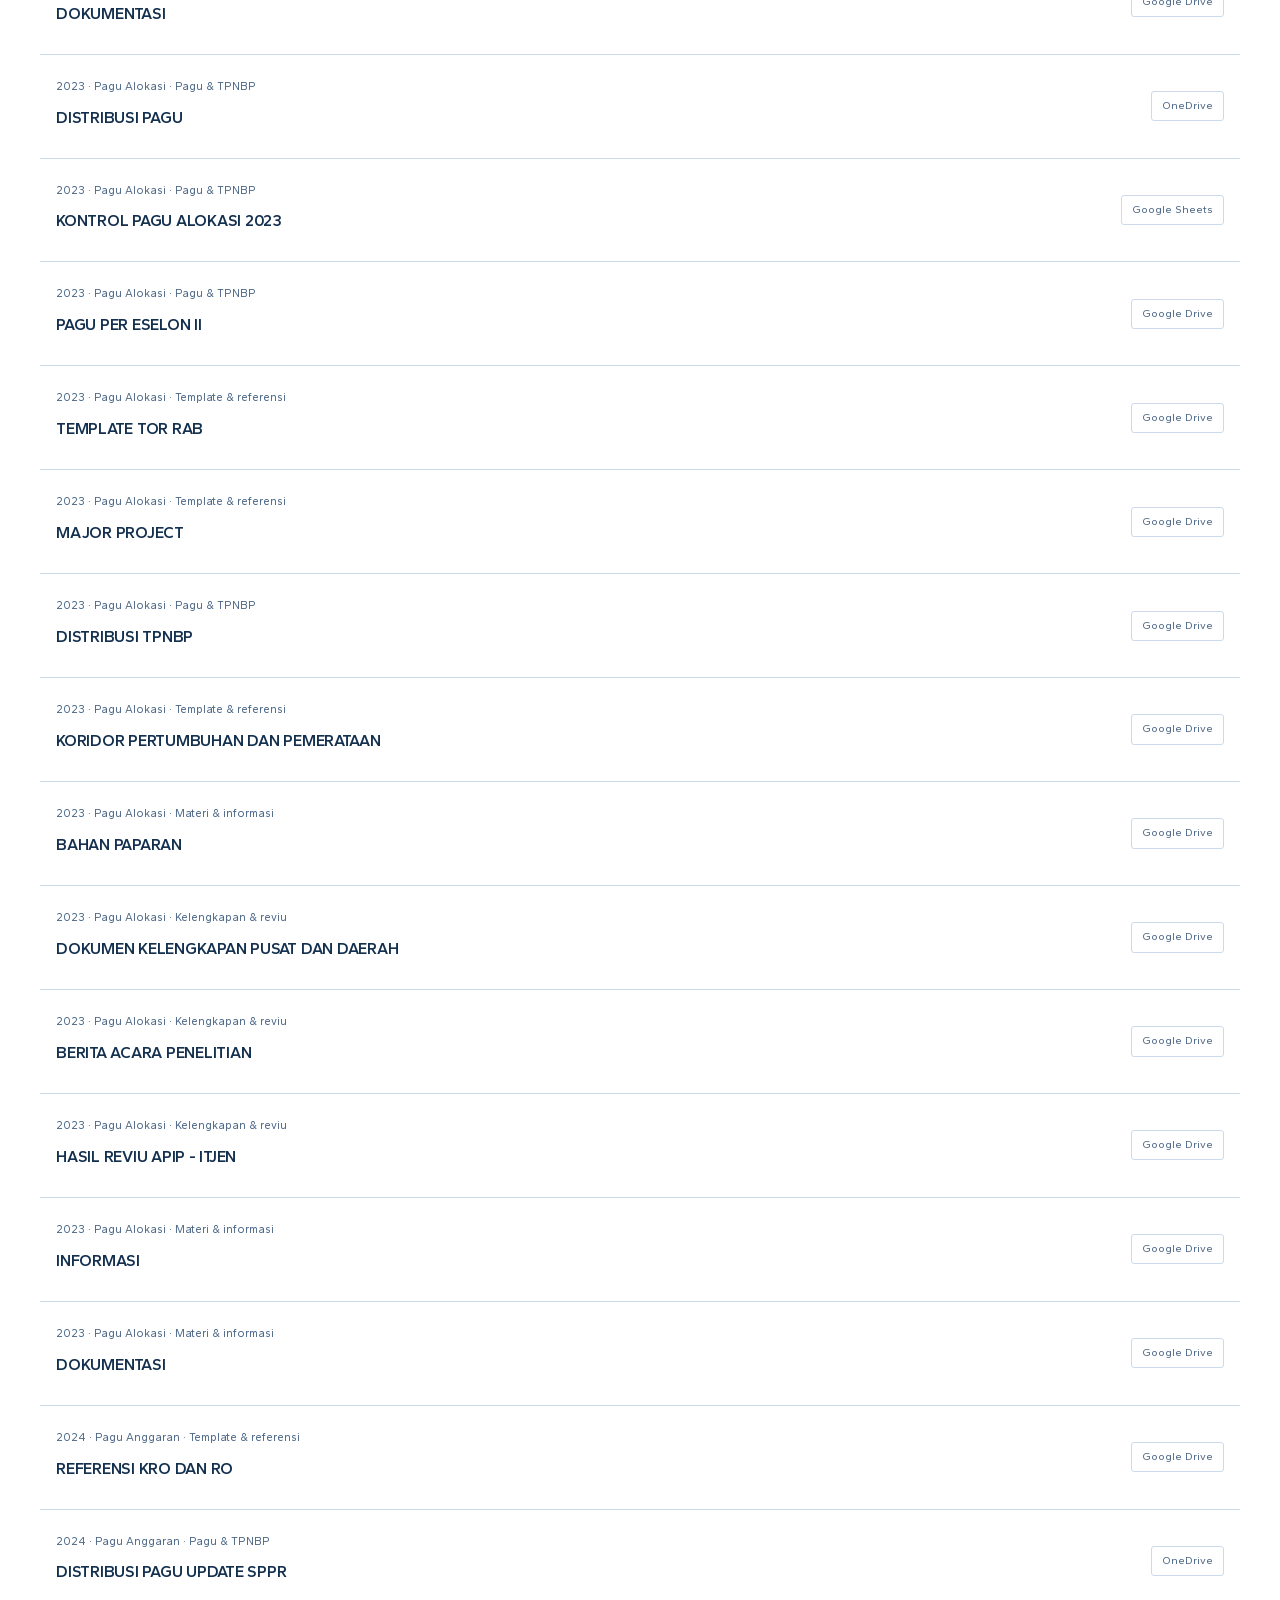
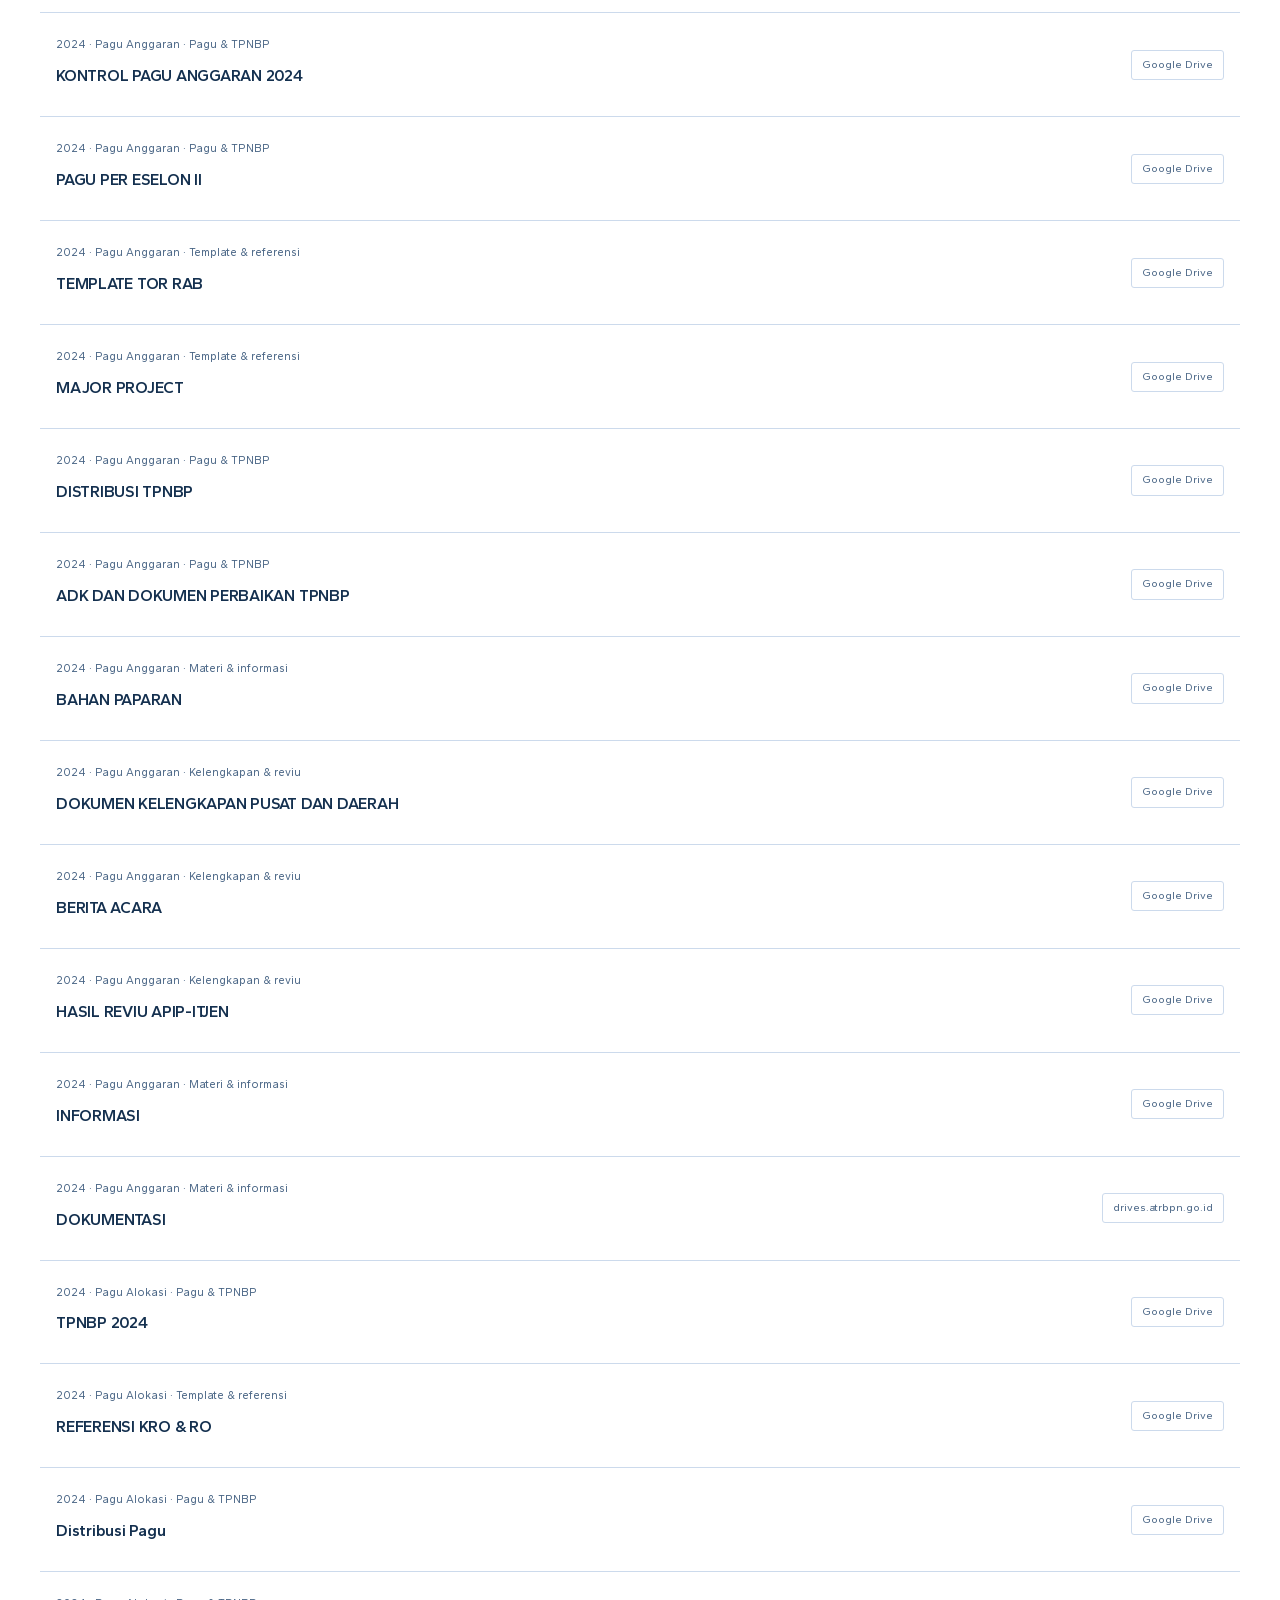
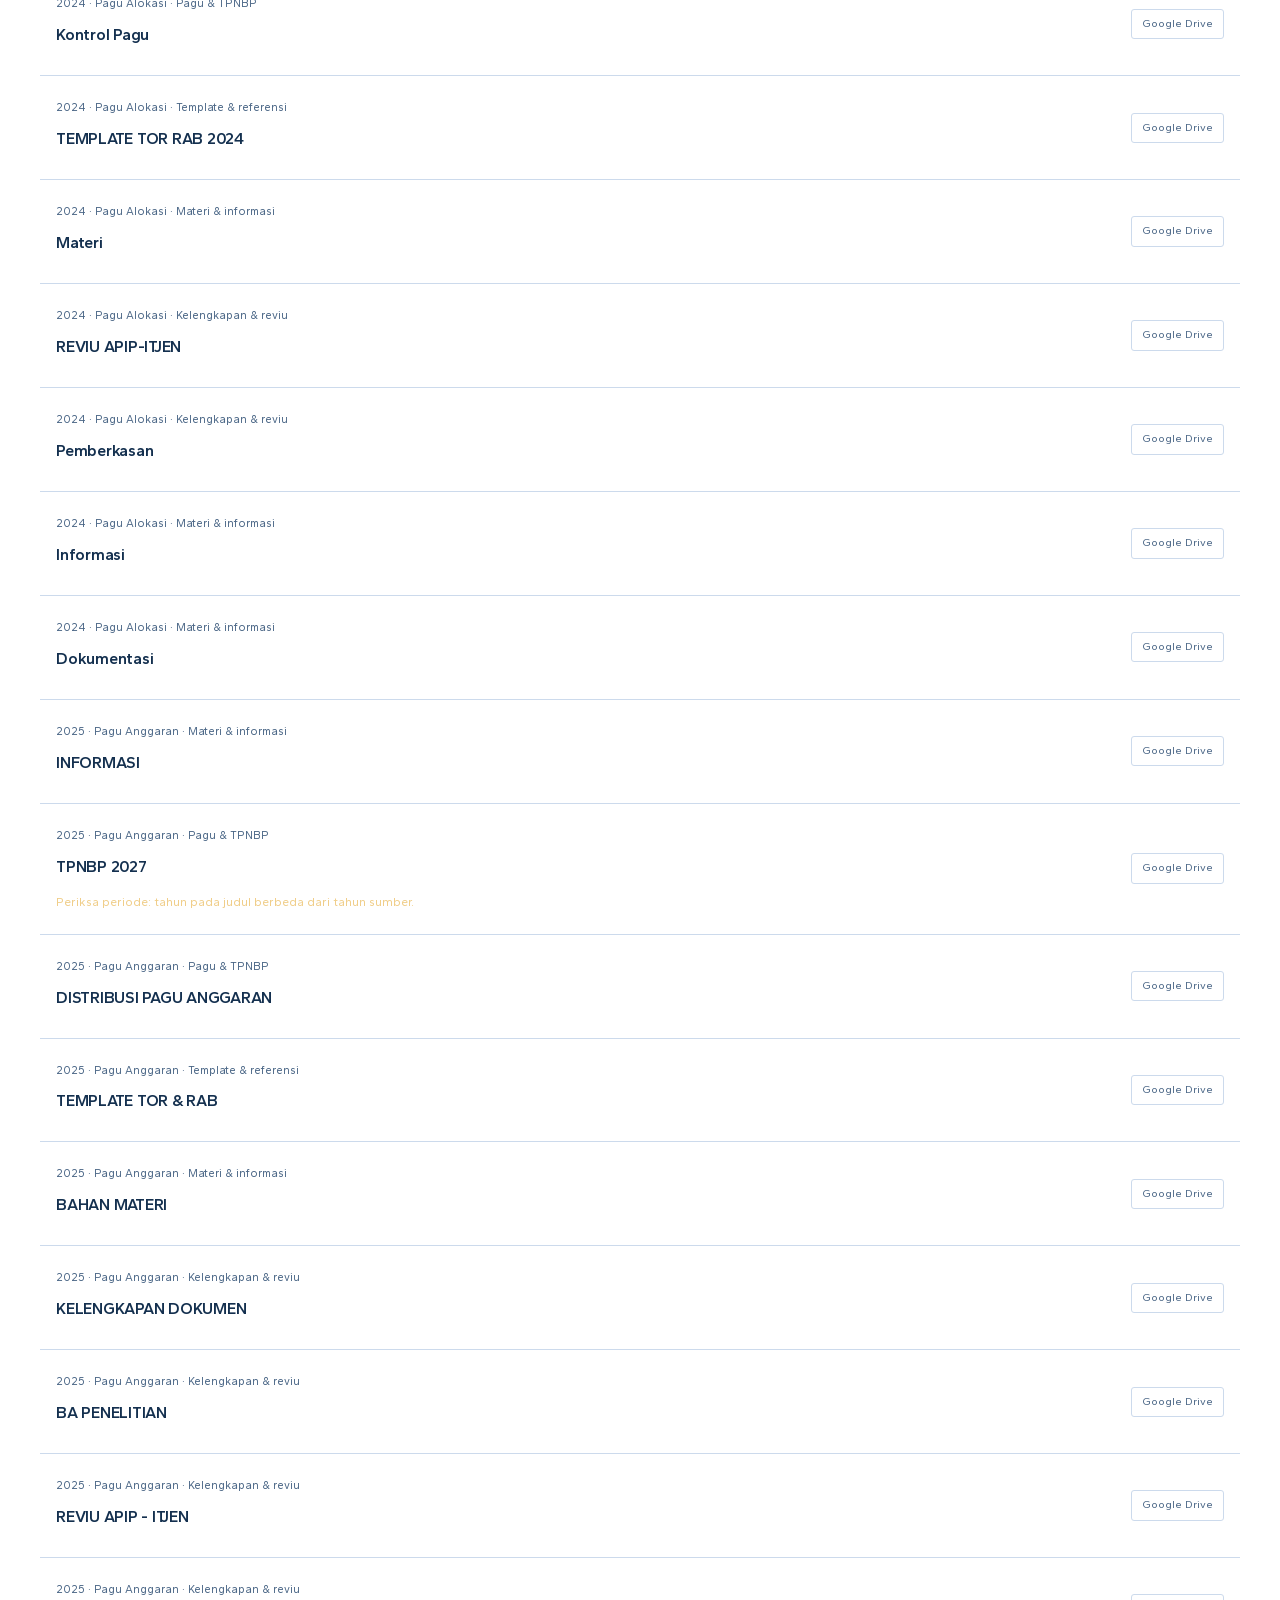
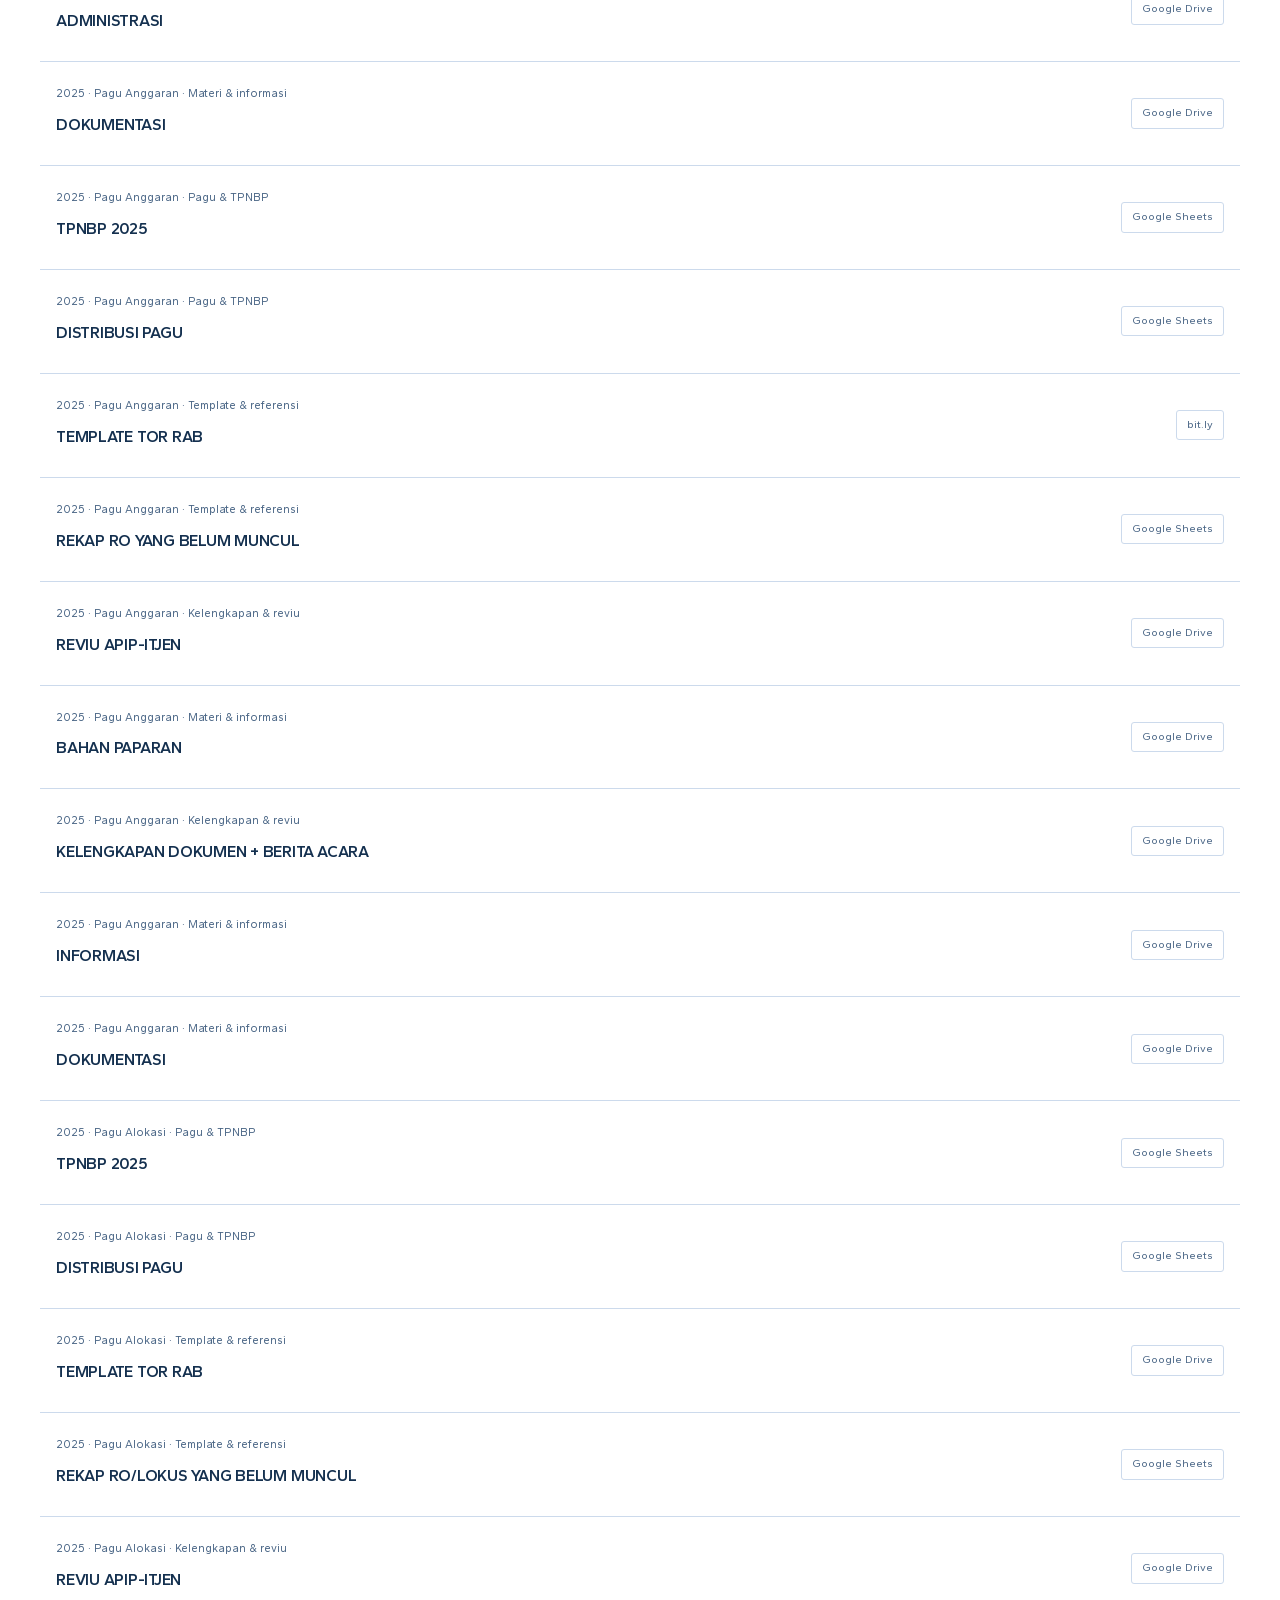
==== commit 54de306f: "Bring back PANTAU, KAWAL and BIDIK panel motion - scroll-scenes.js no longer exits when the old #hom" ====
--- a/index.html
+++ b/index.html
@@ -18,7 +18,7 @@
   <link rel="stylesheet" href="styles.css?v=f806e8512714">
   <script src="app.js?v=8c0daff80dc1" defer></script>
   <script src="portal-motion.js?v=de31c415bfc4" defer></script>
-  <script src="scroll-scenes.js?v=d93048771910" defer></script>
+  <script src="scroll-scenes.js?v=d3ed28689ea9" defer></script>
   <script src="buku-saku.js?v=fd2dcddcd0cb" defer></script>
   <script src="bot-config.js?v=bddf42632f84" defer></script>
   <script src="bot.js?v=da2be5b2d30a" defer></script>
@@ -27,8 +27,8 @@
   <link rel="stylesheet" href="clarity.css?v=c46e6354d74c">
   <script src="themes.js?v=188ea98173f0" defer></script>
   <link rel="stylesheet" href="mobile-nav.css?v=bcda1b178f15">
-  <link rel="stylesheet" href="siklus.css?v=851f50c6861b">
-  <script src="siklus.js?v=f261f54758d9" defer></script>
+  <link rel="stylesheet" href="siklus.css?v=dfc906ee1a3c">
+  <script src="siklus.js?v=df5a53545730" defer></script>
   <script src="mobile-nav.js?v=7db39f306ee5" defer></script>
 </head>
 <body>
--- a/siklus.css
+++ b/siklus.css
@@ -145,7 +145,16 @@
 .motion-ok .period.is-active .period-month::after { content: ''; position: absolute; left: 0; top: .6em; width: 14px; height: 14px; margin-top: -7px; border-radius: 50%; background: var(--lane-now); opacity: 0; pointer-events: none; animation: siperi-pulse 2.2s ease-out infinite; }
 @keyframes siperi-pulse { from { transform: scale(.6); opacity: .45; } to { transform: scale(2.6); opacity: 0; } }
 
-/* Panel aplikasi digerakkan oleh tumpukan gulir (scroll-scenes.js); tidak diberi transisi sendiri agar tidak berebut transform. */
+/* Panel aplikasi (PANTAU, KAWAL, BIDIK). Panelnya sendiri digerakkan tumpukan gulir (scroll-scenes.js: transform & opacity),
+   jadi animasi masuk dipasang pada isinya: teks naik bergiliran, pratinjau tersingkap dari atas lalu gambarnya mengendap. */
+.motion-ok .app-showcase-copy > * { transition: opacity .6s ease, translate .7s cubic-bezier(.16, 1, .3, 1); }
+.motion-ok .app-showcase-copy > :nth-child(2) { transition-delay: .08s; }
+.motion-ok .app-showcase-copy > :nth-child(3) { transition-delay: .16s; }
+.motion-ok .app-showcase:not(.is-in) .app-showcase-copy > * { opacity: 0; translate: 0 18px; }
+.motion-ok .app-showcase > .app-preview { clip-path: inset(0 0 0 0 round 8px); transition: clip-path .85s cubic-bezier(.16, 1, .3, 1) .12s, translate .85s cubic-bezier(.16, 1, .3, 1) .12s, border-color .2s ease; }
+.motion-ok .app-showcase:not(.is-in) > .app-preview { clip-path: inset(0 0 100% 0 round 8px); translate: 0 28px; }
+.motion-ok .app-showcase > .app-preview > :first-child { transition: scale 1.3s cubic-bezier(.16, 1, .3, 1) .12s; }
+.motion-ok .app-showcase:not(.is-in) > .app-preview > :first-child { scale: 1.08; }
 
 /* Ikon judul di beranda tidak lagi diberi label kecil di atasnya. */
 .book-shortcut > span:first-child > small { display: none; }
